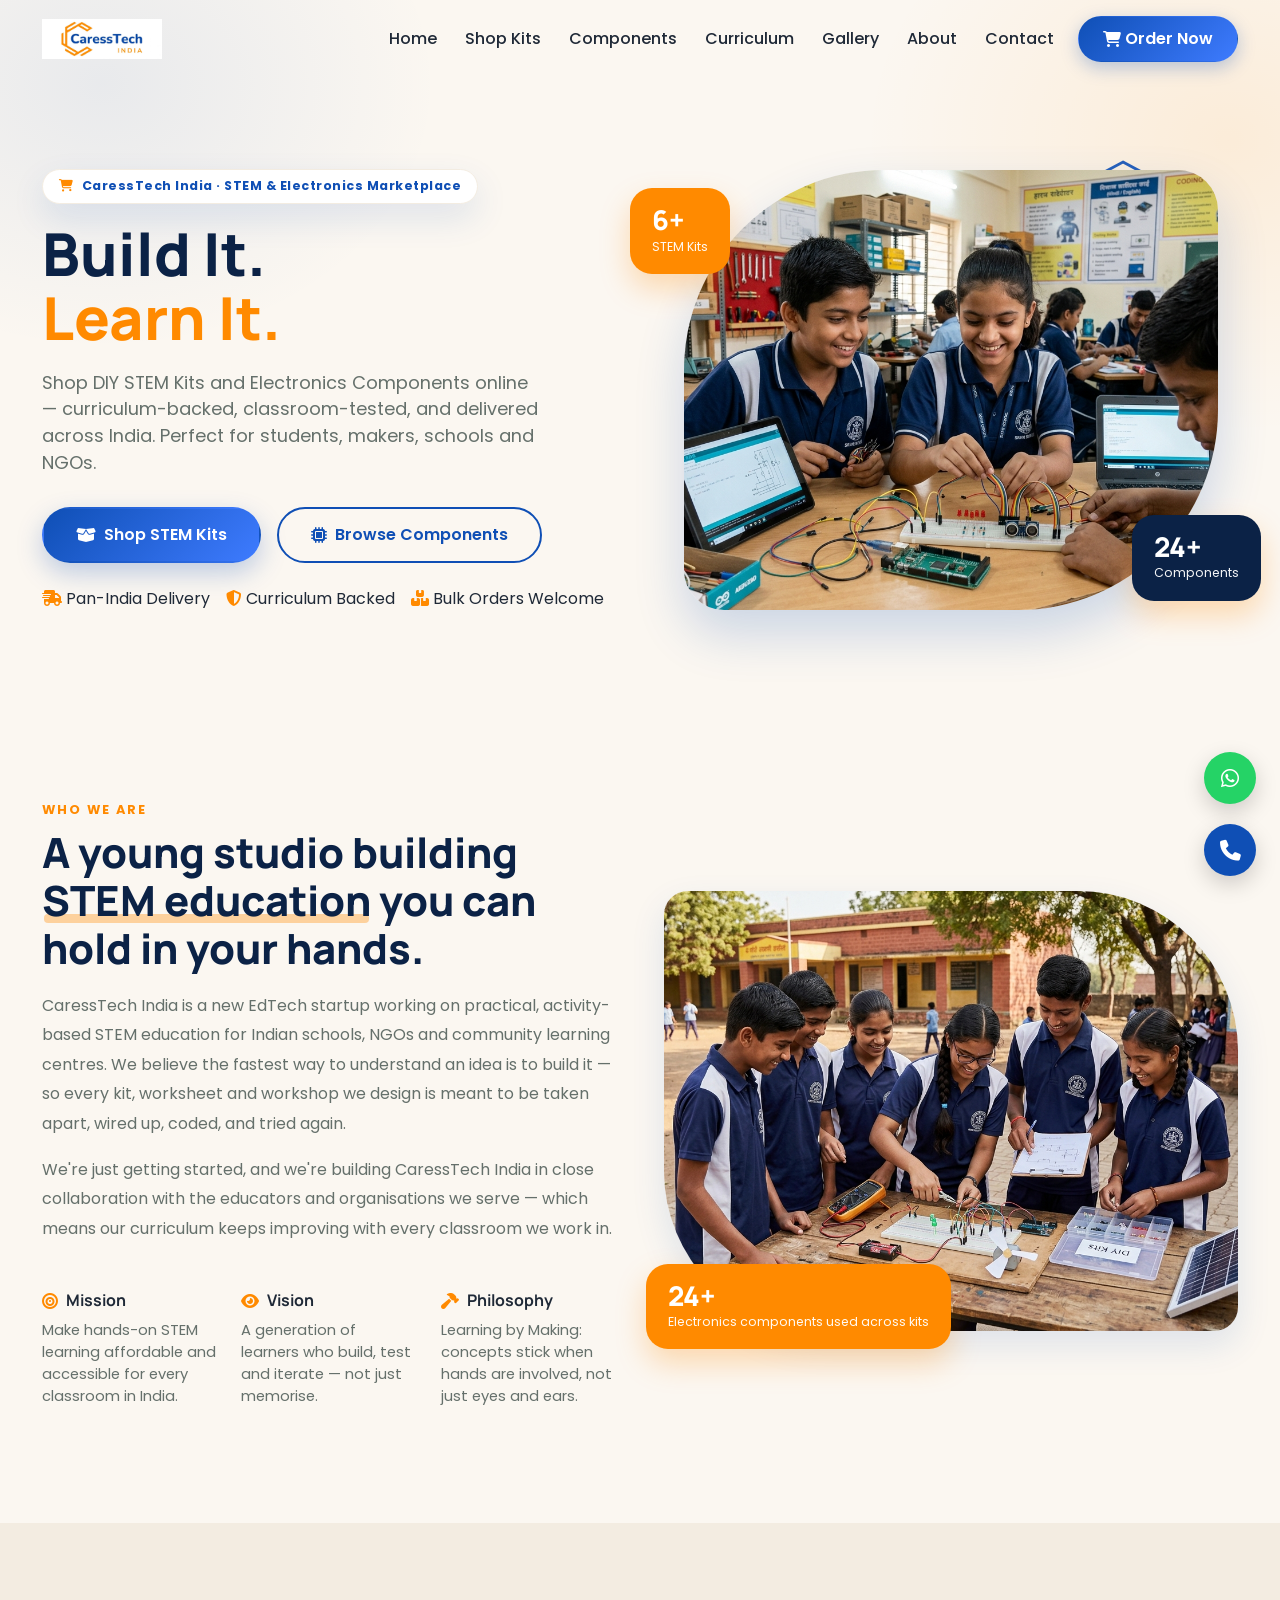
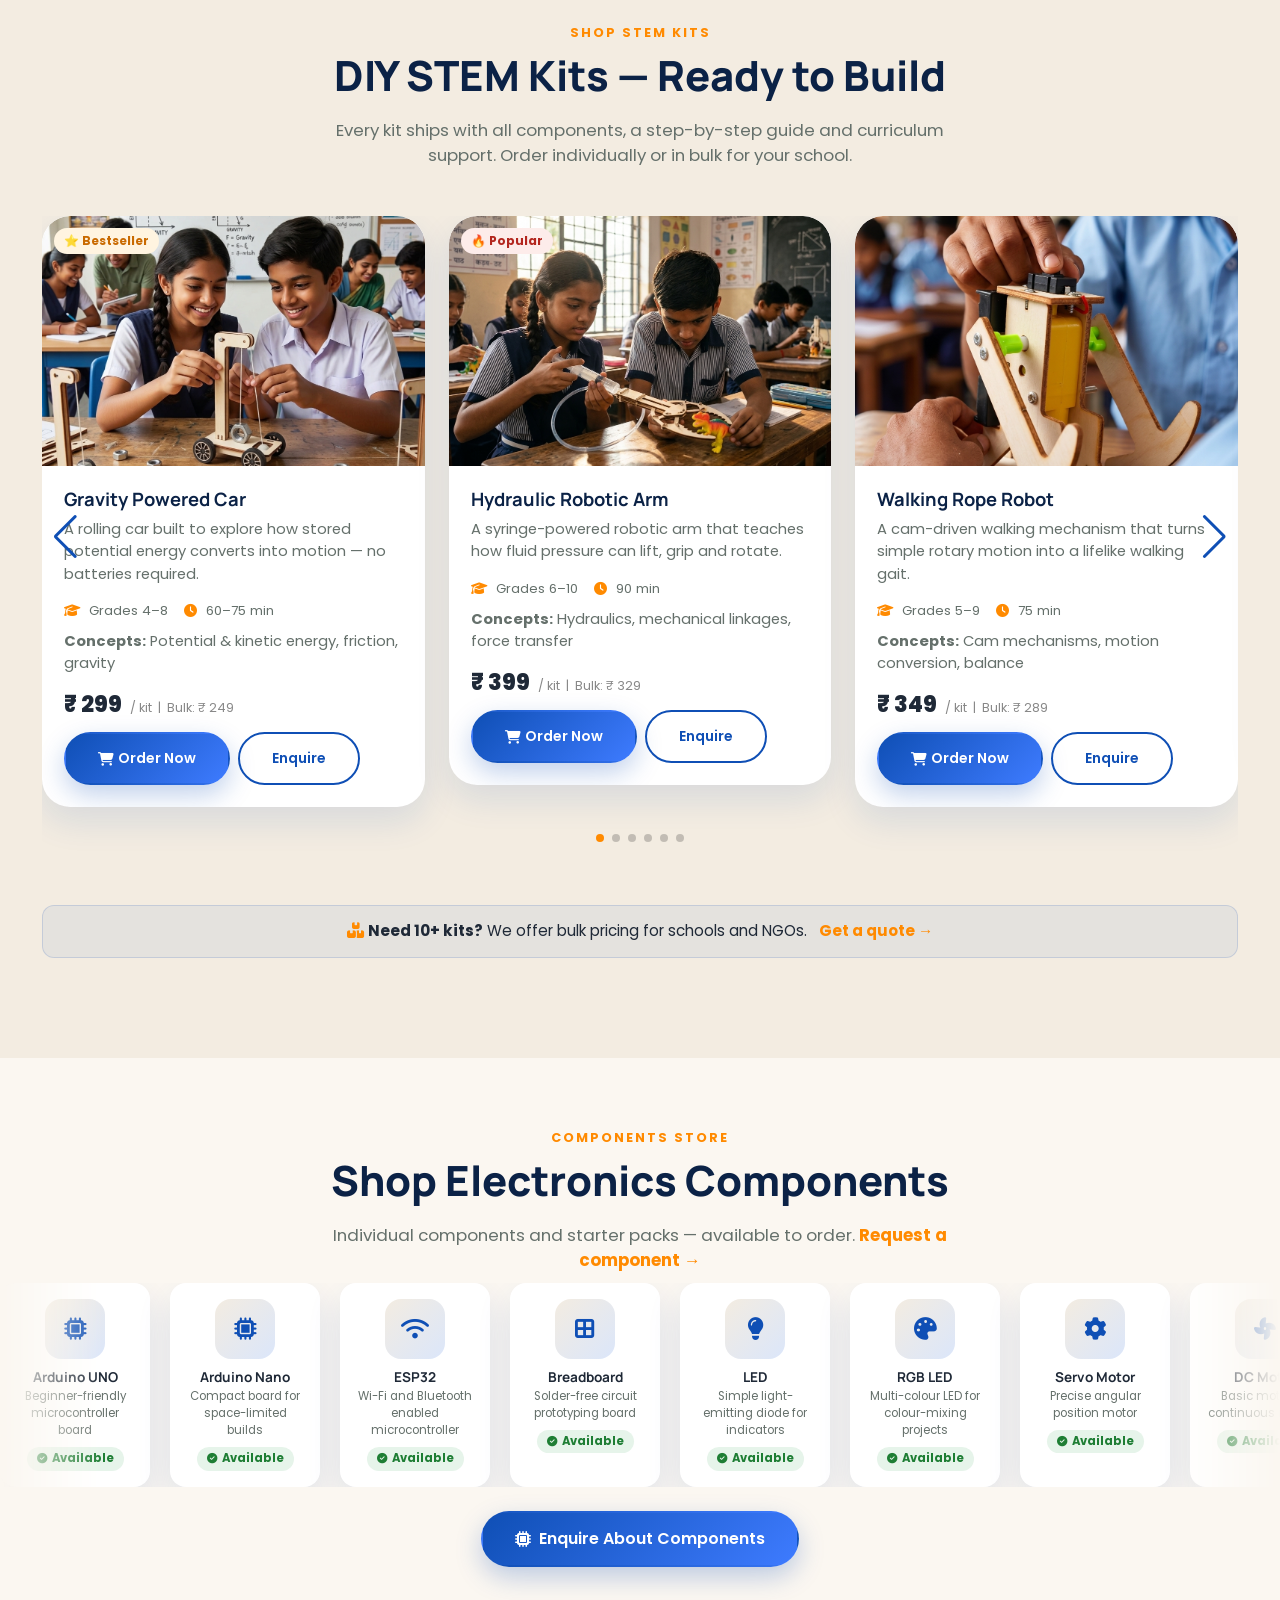
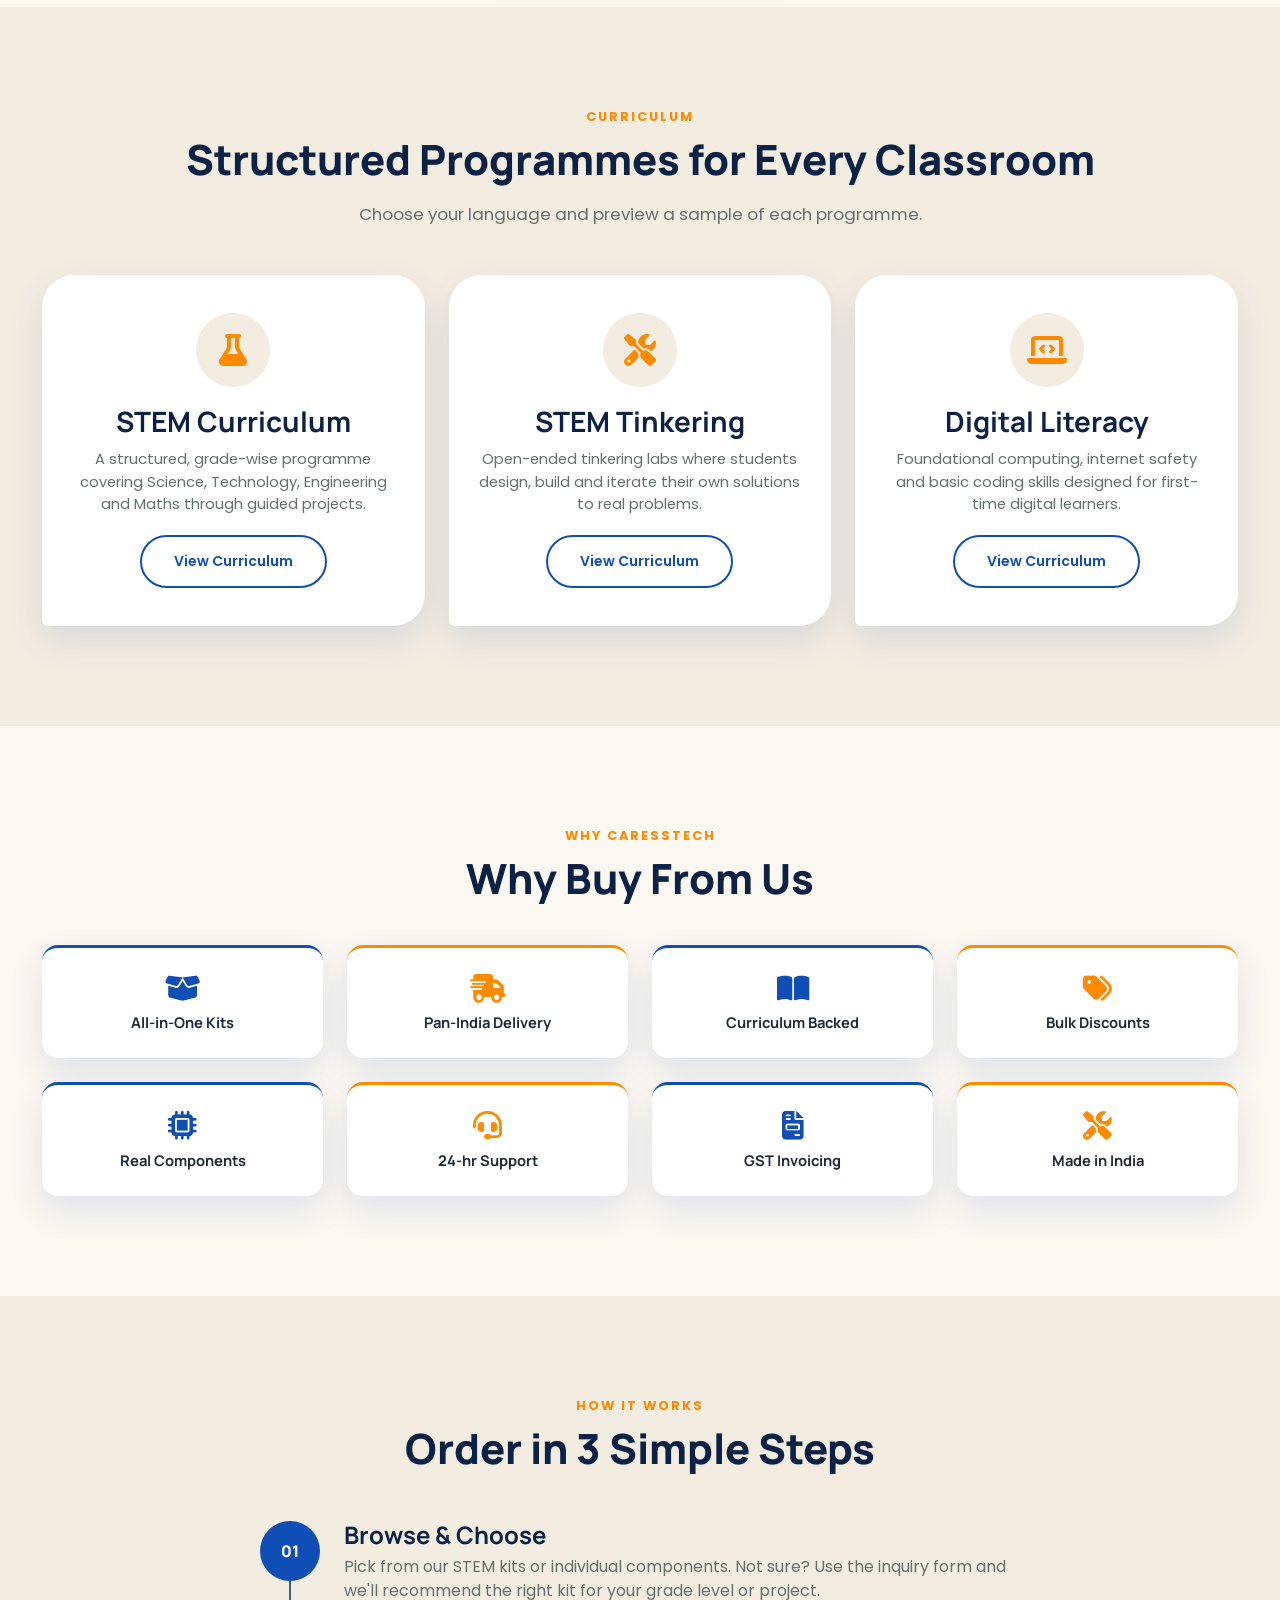
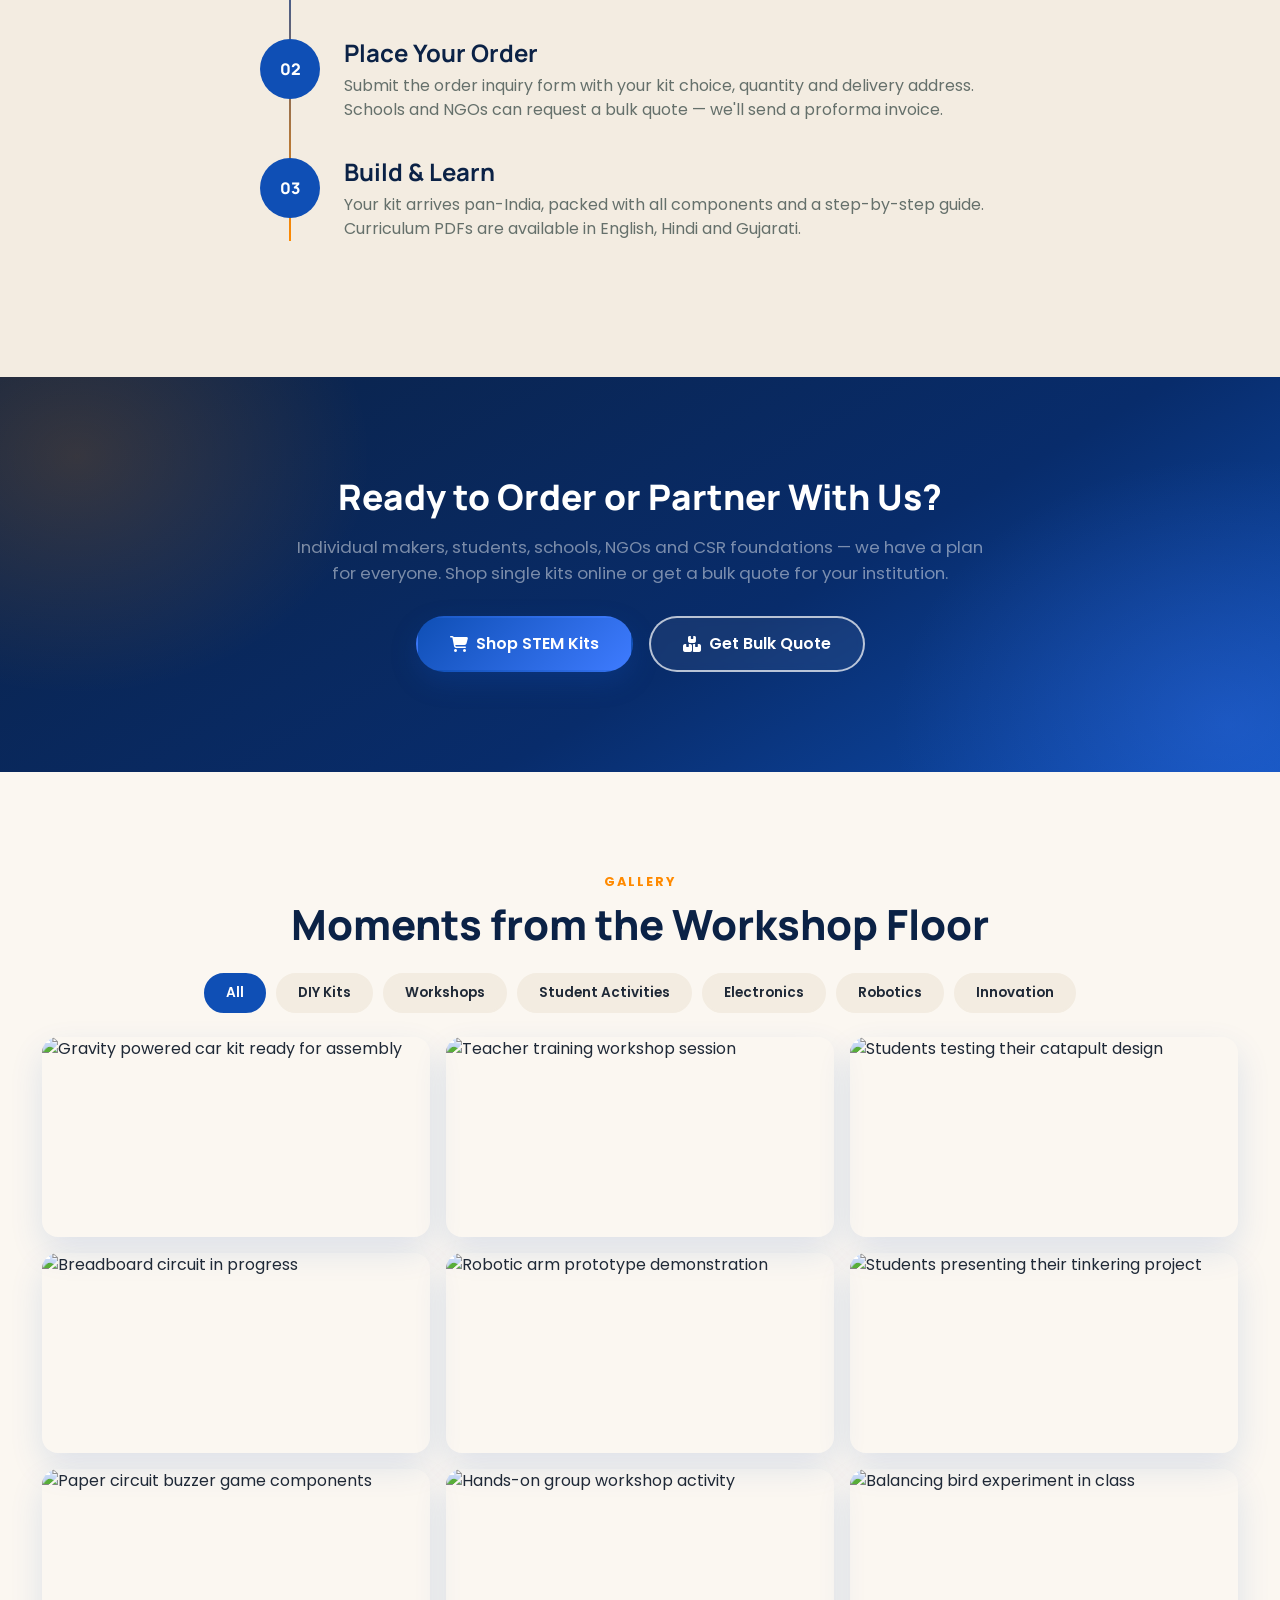
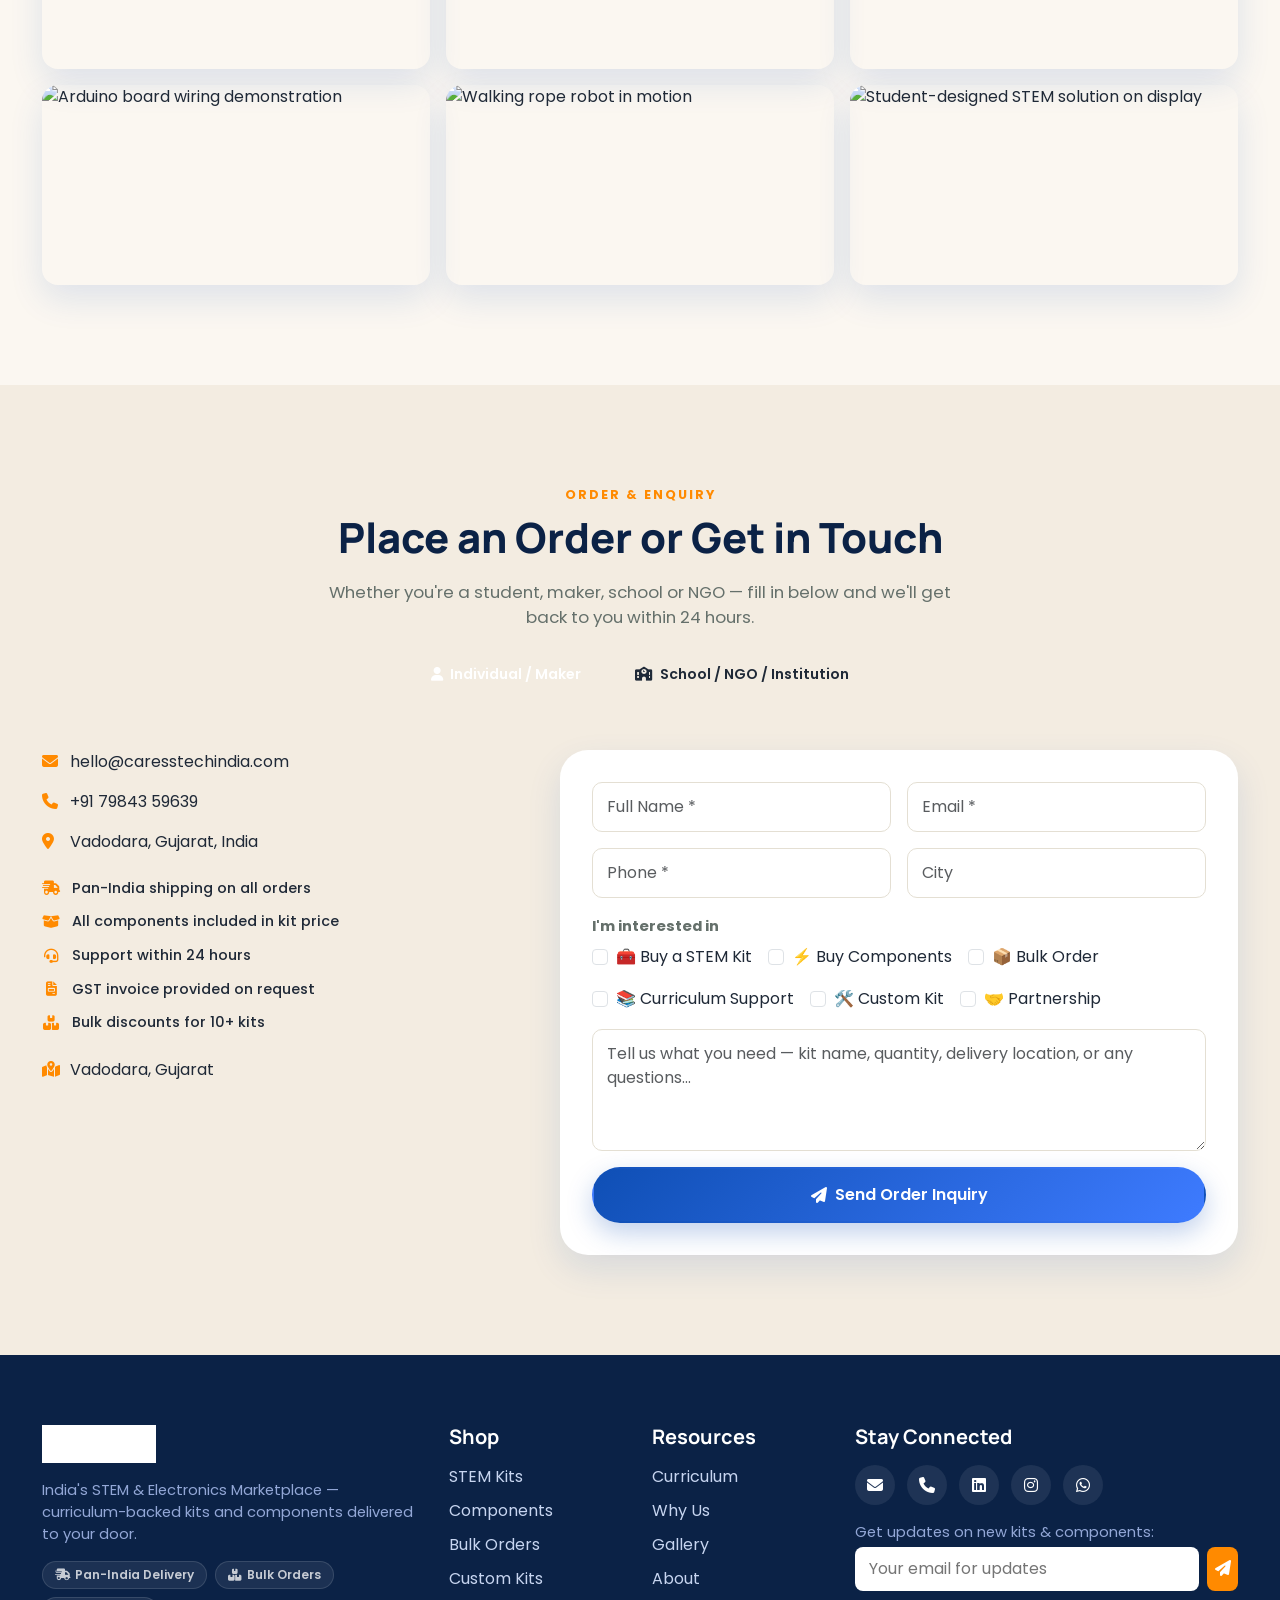
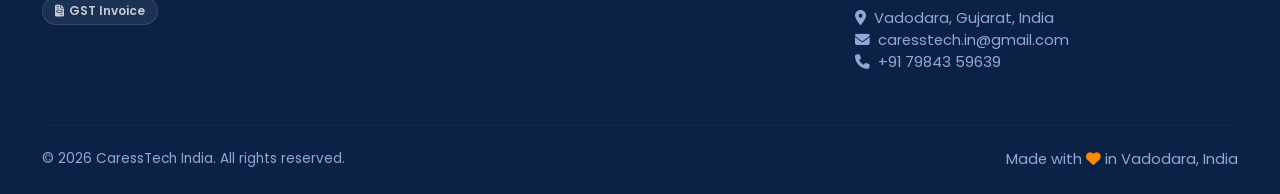
==== index.html @ 738f800a "Update index.html" ====
<!DOCTYPE html>
<html lang="en">
<head>
<meta charset="UTF-8">
<meta name="viewport" content="width=device-width, initial-scale=1.0, viewport-fit=cover">
<meta name="theme-color" content="#0F4FB5">
<meta name="mobile-web-app-capable" content="yes">
<meta name="apple-mobile-web-app-capable" content="yes">
<meta name="apple-mobile-web-app-status-bar-style" content="default">
<link rel="icon" href="data:image/svg+xml,%3Csvg xmlns='http://www.w3.org/2000/svg' viewBox='0 0 100 100'%3E%3Cpolygon points='50,3 93,26 93,74 50,97 7,74 7,26' fill='none' stroke='%23FF8A00' stroke-width='7'/%3E%3Ctext x='50' y='62' font-size='40' font-family='Arial' font-weight='bold' fill='%230F4FB5' text-anchor='middle'%3EC%3C/text%3E%3C/svg%3E">
<title>CaressTech India</title>
<meta name="description" content="CaressTech India is an online marketplace for DIY STEM kits and electronics components. Buy Arduino, sensors, motors, breadboards and curriculum-backed STEM kits — delivered across India.">
<meta name="keywords" content="buy STEM kits India, electronics components online, Arduino India, DIY electronics kit, STEM kit for students, buy Arduino online India, breadboard kit, electronics marketplace India, CaressTech India">
<link rel="canonical" href="https://caresstechindia.example/">
<meta property="og:type" content="website">
<meta property="og:title" content="CaressTech India | Buy STEM Kits &amp; Electronics Components Online">
<meta property="og:description" content="Shop DIY STEM kits and electronics components online. Curriculum-backed kits for students, bulk orders for schools and NGOs. Fast delivery across India.">
<meta property="og:image" content="assets/images/og-cover.jpg">
<meta property="og:url" content="https://caresstechindia.example/">
<meta name="twitter:card" content="summary_large_image">
<script type="application/ld+json">
{
  "@context": "https://schema.org",
  "@type": "Store",
  "name": "CaressTech India",
  "description": "Online marketplace for DIY STEM kits and electronics components. Curriculum-backed kits for students, schools, NGOs and makers across India.",
  "url": "https://caresstechindia.example/",
  "areaServed": "IN",
  "slogan": "Build It. Learn It.",
  "hasOfferCatalog": {
    "@type": "OfferCatalog",
    "name": "STEM Kits & Electronics Components"
  }
}
</script>
<link rel="preconnect" href="https://fonts.googleapis.com">
<link href="https://fonts.googleapis.com/css2?family=Manrope:wght@500;700;800&family=Poppins:wght@300;400;500;600&display=swap" rel="stylesheet">
<link href="https://cdn.jsdelivr.net/npm/bootstrap@5.3.3/dist/css/bootstrap.min.css" rel="stylesheet">
<link rel="stylesheet" href="https://cdnjs.cloudflare.com/ajax/libs/font-awesome/6.5.2/css/all.min.css">
<link rel="stylesheet" href="https://cdnjs.cloudflare.com/ajax/libs/aos/2.3.4/aos.css">
<link rel="stylesheet" href="https://cdn.jsdelivr.net/npm/swiper@11/swiper-bundle.min.css">
<link rel="stylesheet" href="style.css">
</head>
<body>

<div id="preloader" aria-hidden="true">
  <div class="preloader-mark">
    <svg viewBox="0 0 100 100" class="preloader-hex"><polygon points="50,3 93,26 93,74 50,97 7,74 7,26" fill="none" stroke="#FF8A00" stroke-width="5"/></svg>
  </div>
</div>

<svg id="circuit-trace" viewBox="0 0 40 3000" preserveAspectRatio="none" aria-hidden="true">
  <path id="trace-path" d="M20,0 L20,3000" />
</svg>

<!-- ============ NAVBAR ============ -->
<nav class="navbar navbar-expand-lg fixed-top" id="mainNav">
  <div class="container">
    <a class="navbar-brand" href="#home">
      <img src="assets/images/logo.png" alt="CaressTech India" class="brand-logo">
    </a>
    <button class="navbar-toggler" type="button" data-bs-toggle="collapse" data-bs-target="#navMenu" aria-controls="navMenu" aria-expanded="false" aria-label="Toggle navigation">
      <span class="hamburger"><span></span><span></span><span></span></span>
    </button>
    <div class="collapse navbar-collapse" id="navMenu">
     <ul class="navbar-nav ms-auto align-items-lg-center gap-lg-1">
        <li class="nav-item"><a class="nav-link" href="#home">Home</a></li>
        <li class="nav-item"><a class="nav-link" href="#products">Shop Kits</a></li>
        <li class="nav-item"><a class="nav-link" href="#electronics">Components</a></li>
        <li class="nav-item"><a class="nav-link" href="#curriculum">Curriculum</a></li>
        <li class="nav-item"><a class="nav-link" href="#gallery">Gallery</a></li>
        <li class="nav-item"><a class="nav-link" href="#about">About</a></li>
        <li class="nav-item"><a class="nav-link" href="#contact">Contact</a></li>
        <li class="nav-item ms-lg-2">
          <a href="#contact" class="btn btn-cta">
            <i class="fa-solid fa-cart-shopping me-1"></i> Order Now
          </a>
        </li>
      </ul>
    </div>
  </div>
</nav>

<!-- ============ HERO ============ -->
<header id="home" class="hero">
  <div class="container hero-inner">
    <div class="row align-items-center g-5">
      <div class="col-lg-6" data-aos="fade-right">
        <span class="hero-eyebrow-tag"><i class="fa-solid fa-cart-shopping text-orange"></i> CaressTech India · STEM &amp; Electronics Marketplace</span>
        <h1 class="hero-title">Build It.<br><span class="orange-underline">Learn It.</span></h1>
        <p class="hero-sub">Shop DIY STEM Kits and Electronics Components online — curriculum-backed, classroom-tested, and delivered across India. Perfect for students, makers, schools and NGOs.</p>
        <div class="hero-btns">
          <a href="#products" class="btn btn-primary-brand"><i class="fa-solid fa-box-open me-2"></i>Shop STEM Kits</a>
          <a href="#electronics" class="btn btn-outline-brand"><i class="fa-solid fa-microchip me-2"></i>Browse Components</a>
        </div>
        <div class="hero-trust-row mt-4 d-flex flex-wrap gap-3">
          <span class="trust-pill"><i class="fa-solid fa-truck-fast text-orange"></i> Pan-India Delivery</span>
          <span class="trust-pill"><i class="fa-solid fa-shield-halved text-orange"></i> Curriculum Backed</span>
          <span class="trust-pill"><i class="fa-solid fa-boxes-stacked text-orange"></i> Bulk Orders Welcome</span>
        </div>
      </div>
      <div class="col-lg-6" data-aos="fade-left">
        <div class="hero-visual-wrap">
          <!-- doodles -->
          <div class="doodle hero-doodle-1" aria-hidden="true"><svg viewBox="0 0 100 100"><polygon points="50,3 93,26 93,74 50,97 7,74 7,26" fill="none" stroke="#0F4FB5" stroke-width="4"/></svg></div>
          <div class="doodle hero-doodle-2" aria-hidden="true"><svg viewBox="0 0 100 100"><polygon points="50,3 93,26 93,74 50,97 7,74 7,26" fill="none" stroke="#FF8A00" stroke-width="4"/></svg></div>

          <div class="hero-photo-main">
            <img src="assets/images/front.png"
             alt="DIY STEM Kit and electronics components by CaressTech India"
             class="hero-photo-img">
          </div>

          <div class="stat-badge hero-stat-float hero-stat-1">
            <div class="stat-num">6+</div>
            <div class="stat-label">STEM Kits</div>
          </div>
          <div class="stat-badge alt hero-stat-float hero-stat-2">
            <div class="stat-num">24+</div>
            <div class="stat-label">Components</div>
          </div>
        </div>
      </div>
    </div>
  </div>
</header>

<!-- ============ ABOUT ============ -->
<section id="about" class="section-pad">
  <div class="container">
    <div class="row align-items-center g-5">
      <div class="col-lg-6" data-aos="fade-up">
        <p class="eyebrow">Who We Are</p>
        <h2 class="section-title">A young studio building <span class="underline-orange">STEM education</span> you can hold in your hands.</h2>
        <p class="body-text">CaressTech India is a new EdTech startup working on practical, activity-based STEM education for Indian schools, NGOs and community learning centres. We believe the fastest way to understand an idea is to build it — so every kit, worksheet and workshop we design is meant to be taken apart, wired up, coded, and tried again.</p>
        <p class="body-text">We're just getting started, and we're building CaressTech India in close collaboration with the educators and organisations we serve — which means our curriculum keeps improving with every classroom we work in.</p>
        <div class="row mt-4 gy-4">
          <div class="col-sm-4">
            <h3 class="mini-heading"><i class="fa-solid fa-bullseye text-orange"></i> Mission</h3>
            <p class="small-text">Make hands-on STEM learning affordable and accessible for every classroom in India.</p>
          </div>
          <div class="col-sm-4">
            <h3 class="mini-heading"><i class="fa-solid fa-eye text-orange"></i> Vision</h3>
            <p class="small-text">A generation of learners who build, test and iterate — not just memorise.</p>
          </div>
          <div class="col-sm-4">
            <h3 class="mini-heading"><i class="fa-solid fa-hammer text-orange"></i> Philosophy</h3>
            <p class="small-text">Learning by Making: concepts stick when hands are involved, not just eyes and ears.</p>
          </div>
        </div>
      </div>
      <div class="col-lg-6" data-aos="fade-up" data-aos-delay="150">
        <div class="about-photo-wrap">
          <div class="about-photo-main">
          <img src="assets/images/front2.png"
           alt="Students prototyping a DIY circuit project"
           class="about-photo-img">          </div>
          <div class="stat-badge about-stat-float">
            <div class="stat-num">24+</div>
            <div class="stat-label">Electronics components used across kits</div>
          </div>
        </div>
      </div>
    </div>
  </div>
</section>

<!-- ============ PRODUCT SHOWCASE ============ -->
<section id="products" class="section-pad bg-tint">
  <div class="container">
    <p class="eyebrow text-center" data-aos="fade-up">Shop STEM Kits</p>
    <h2 class="section-title text-center" data-aos="fade-up">DIY STEM Kits — Ready to Build</h2>
    <p class="section-lead text-center" data-aos="fade-up">Every kit ships with all components, a step-by-step guide and curriculum support. Order individually or in bulk for your school.</p>

    <div class="swiper productSwiper mt-5" data-aos="fade-up">
      <div class="swiper-wrapper">

        <div class="swiper-slide">
          <div class="product-card">
            <div class="product-badge bestseller">⭐ Bestseller</div>
            <img src="assets/images/gravity_car.png" alt="Gravity Powered Car STEM kit" class="product-photo-img">
            <div class="product-body">
              <h3>Gravity Powered Car</h3>
              <p>A rolling car built to explore how stored potential energy converts into motion — no batteries required.</p>
              <ul class="product-meta">
                <li><i class="fa-solid fa-graduation-cap"></i> Grades 4–8</li>
                <li><i class="fa-solid fa-clock"></i> 60–75 min</li>
              </ul>
              <p class="concepts"><strong>Concepts:</strong> Potential &amp; kinetic energy, friction, gravity</p>
              <div class="product-price-row">
                <span class="product-price">₹ 299</span>
                <span class="price-note">/ kit &nbsp;|&nbsp; Bulk: ₹ 249</span>
              </div>
              <div class="product-btn-row">
                <a href="#contact" class="btn btn-primary-brand btn-sm"><i class="fa-solid fa-cart-shopping me-1"></i> Order Now</a>
                <a href="#contact" class="btn btn-outline-brand btn-sm">Enquire</a>
              </div>
            </div>
          </div>
        </div>

        <div class="swiper-slide">
          <div class="product-card">
            <div class="product-badge popular">🔥 Popular</div>
            <img src="assets/images/hydraulic_arm.png" alt="Hydraulic Robotic Arm" class="product-photo-img">
            <div class="product-body">
              <h3>Hydraulic Robotic Arm</h3>
              <p>A syringe-powered robotic arm that teaches how fluid pressure can lift, grip and rotate.</p>
              <ul class="product-meta">
                <li><i class="fa-solid fa-graduation-cap"></i> Grades 6–10</li>
                <li><i class="fa-solid fa-clock"></i> 90 min</li>
              </ul>
              <p class="concepts"><strong>Concepts:</strong> Hydraulics, mechanical linkages, force transfer</p>
              <div class="product-price-row">
                <span class="product-price">₹ 399</span>
                <span class="price-note">/ kit &nbsp;|&nbsp; Bulk: ₹ 329</span>
              </div>
              <div class="product-btn-row">
                <a href="#contact" class="btn btn-primary-brand btn-sm"><i class="fa-solid fa-cart-shopping me-1"></i> Order Now</a>
                <a href="#contact" class="btn btn-outline-brand btn-sm">Enquire</a>
              </div>
            </div>
          </div>
        </div>

        <div class="swiper-slide">
          <div class="product-card">
            <img src="assets/images/walking_robo.png" alt="Walking Rope Robot" class="product-photo-img">
            <div class="product-body">
              <h3>Walking Rope Robot</h3>
              <p>A cam-driven walking mechanism that turns simple rotary motion into a lifelike walking gait.</p>
              <ul class="product-meta">
                <li><i class="fa-solid fa-graduation-cap"></i> Grades 5–9</li>
                <li><i class="fa-solid fa-clock"></i> 75 min</li>
              </ul>
              <p class="concepts"><strong>Concepts:</strong> Cam mechanisms, motion conversion, balance</p>
              <div class="product-price-row">
                <span class="product-price">₹ 349</span>
                <span class="price-note">/ kit &nbsp;|&nbsp; Bulk: ₹ 289</span>
              </div>
              <div class="product-btn-row">
                <a href="#contact" class="btn btn-primary-brand btn-sm"><i class="fa-solid fa-cart-shopping me-1"></i> Order Now</a>
                <a href="#contact" class="btn btn-outline-brand btn-sm">Enquire</a>
              </div>
            </div>
          </div>
        </div>

        <div class="swiper-slide">
          <div class="product-card">
            <div class="product-badge new">🆕 New</div>
            <img src="assets/images/catapult.png" alt="DIY Catapult" class="product-photo-img">
            <div class="product-body">
              <h3>DIY Catapult</h3>
              <p>A tabletop catapult for testing how lever length and tension affect projectile distance.</p>
              <ul class="product-meta">
                <li><i class="fa-solid fa-graduation-cap"></i> Grades 3–7</li>
                <li><i class="fa-solid fa-clock"></i> 45–60 min</li>
              </ul>
              <p class="concepts"><strong>Concepts:</strong> Levers, projectile motion, tension</p>
              <div class="product-price-row">
                <span class="product-price">₹ 249</span>
                <span class="price-note">/ kit &nbsp;|&nbsp; Bulk: ₹ 199</span>
              </div>
              <div class="product-btn-row">
                <a href="#contact" class="btn btn-primary-brand btn-sm"><i class="fa-solid fa-cart-shopping me-1"></i> Order Now</a>
                <a href="#contact" class="btn btn-outline-brand btn-sm">Enquire</a>
              </div>
            </div>
          </div>
        </div>

        <div class="swiper-slide">
          <div class="product-card">
            <img src="assets/images/balancing_bird.png" alt="Balancing Bird" class="product-photo-img">
            <div class="product-body">
              <h3>Balancing Bird</h3>
              <p>A centre-of-gravity puzzle where a paper bird balances on a single point — pure physics, no glue needed twice.</p>
              <ul class="product-meta">
                <li><i class="fa-solid fa-graduation-cap"></i> Grades 2–6</li>
                <li><i class="fa-solid fa-clock"></i> 30 min</li>
              </ul>
              <p class="concepts"><strong>Concepts:</strong> Centre of gravity, equilibrium</p>
              <div class="product-price-row">
                <span class="product-price">₹ 149</span>
                <span class="price-note">/ kit &nbsp;|&nbsp; Bulk: ₹ 119</span>
              </div>
              <div class="product-btn-row">
                <a href="#contact" class="btn btn-primary-brand btn-sm"><i class="fa-solid fa-cart-shopping me-1"></i> Order Now</a>
                <a href="#contact" class="btn btn-outline-brand btn-sm">Enquire</a>
              </div>
            </div>
          </div>
        </div>

        <div class="swiper-slide">
          <div class="product-card">
            <div class="product-badge bestseller">⭐ Bestseller</div>
            <img src="assets/images/paper_circuit.png" alt="Paper Circuit" class="product-photo-img">
            <div class="product-body">
              <h3>Paper Circuit &amp; Buzzer Game</h3>
              <p>A copper-tape circuit built directly onto paper, completing a buzzer game when the design is correct.</p>
              <ul class="product-meta">
                <li><i class="fa-solid fa-graduation-cap"></i> Grades 4–8</li>
                <li><i class="fa-solid fa-clock"></i> 60 min</li>
              </ul>
              <p class="concepts"><strong>Concepts:</strong> Circuits, conductivity, series/parallel paths</p>
              <div class="product-price-row">
                <span class="product-price">₹ 199</span>
                <span class="price-note">/ kit &nbsp;|&nbsp; Bulk: ₹ 159</span>
              </div>
              <div class="product-btn-row">
                <a href="#contact" class="btn btn-primary-brand btn-sm"><i class="fa-solid fa-cart-shopping me-1"></i> Order Now</a>
                <a href="#contact" class="btn btn-outline-brand btn-sm">Enquire</a>
              </div>
            </div>
          </div>
        </div>

      </div>
      <div class="swiper-pagination"></div>
      <div class="swiper-button-prev"></div>
      <div class="swiper-button-next"></div>
    </div>

    <!-- Bulk order nudge -->
    <div class="bulk-nudge text-center mt-5" data-aos="fade-up">
      <i class="fa-solid fa-boxes-stacked text-orange"></i>
      <strong> Need 10+ kits?</strong> We offer bulk pricing for schools and NGOs.
      <a href="#contact" class="ms-2 text-orange fw-bold">Get a quote →</a>
    </div>

  </div>
</section>

<!-- ============ ELECTRONICS COMPONENT STRIP ============ -->
<section id="electronics" class="section-pad-sm">
  <div class="container">
    <p class="eyebrow text-center" data-aos="fade-up">Components Store</p>
    <h2 class="section-title text-center" data-aos="fade-up">Shop Electronics Components</h2>
    <p class="section-lead text-center" data-aos="fade-up">Individual components and starter packs — available to order. <a href="#contact" class="text-orange fw-bold">Request a component →</a></p>
  </div>
  <div class="scroller" aria-label="Electronics components available to buy">
    <div class="scroller-track" id="componentTrack"></div>
  </div>
  <div class="container text-center mt-4" data-aos="fade-up">
    <a href="#contact" class="btn btn-primary-brand"><i class="fa-solid fa-microchip me-2"></i>Enquire About Components</a>
  </div>
</section>
  
<!-- ============ CURRICULUM ============ -->
<section id="curriculum" class="section-pad bg-tint">
  <div class="container">
    <p class="eyebrow text-center" data-aos="fade-up">Curriculum</p>
    <h2 class="section-title text-center" data-aos="fade-up">Structured Programmes for Every Classroom</h2>
    <p class="section-lead text-center" data-aos="fade-up">Choose your language and preview a sample of each programme.</p>

    <div class="row g-4 mt-4">
      <div class="col-md-4" data-aos="fade-up">
        <div class="curric-card" data-curric="stem-curriculum">
          <div class="curric-icon-wrap"><i class="fa-solid fa-flask curric-icon"></i></div>
          <h3>STEM Curriculum</h3>
          <p>A structured, grade-wise programme covering Science, Technology, Engineering and Maths through guided projects.</p>
          <button class="btn btn-outline-brand btn-sm curric-btn">View Curriculum</button>
        </div>
      </div>
      <div class="col-md-4" data-aos="fade-up" data-aos-delay="100">
        <div class="curric-card" data-curric="stem-tinkering">
          <div class="curric-icon-wrap"><i class="fa-solid fa-screwdriver-wrench curric-icon"></i></div>
          <h3>STEM Tinkering</h3>
          <p>Open-ended tinkering labs where students design, build and iterate their own solutions to real problems.</p>
          <button class="btn btn-outline-brand btn-sm curric-btn">View Curriculum</button>
        </div>
      </div>
      <div class="col-md-4" data-aos="fade-up" data-aos-delay="200">
        <div class="curric-card" data-curric="digital-literacy">
          <div class="curric-icon-wrap"><i class="fa-solid fa-laptop-code curric-icon"></i></div>
          <h3>Digital Literacy</h3>
          <p>Foundational computing, internet safety and basic coding skills designed for first-time digital learners.</p>
          <button class="btn btn-outline-brand btn-sm curric-btn">View Curriculum</button>
        </div>
      </div>
    </div>
  </div>
</section>

<div class="modal fade" id="curricModal" tabindex="-1" aria-hidden="true">
  <div class="modal-dialog modal-dialog-centered">
    <div class="modal-content">
      <div class="modal-header">
        <h5 class="modal-title" id="curricModalTitle">Choose a language</h5>
        <button type="button" class="btn-close" data-bs-dismiss="modal" aria-label="Close"></button>
      </div>
      <div class="modal-body">
        <p class="small-text mb-3">Select the language you'd like to view this curriculum in.</p>
        <div class="d-grid gap-2">
          <button class="btn btn-lang" data-lang="en">English</button>
          <button class="btn btn-lang" data-lang="hi">हिन्दी</button>
          <button class="btn btn-lang" data-lang="gu">ગુજરાતી</button>
        </div>
      </div>
    </div>
  </div>
</div>

<!-- ============ WHY BUY FROM US ============ -->
<section id="why" class="section-pad">
  <div class="container">
    <p class="eyebrow text-center" data-aos="fade-up">Why CaressTech</p>
    <h2 class="section-title text-center" data-aos="fade-up">Why Buy From Us</h2>
    <div class="row g-4 mt-3">
      <div class="col-6 col-md-3" data-aos="fade-up"><div class="benefit-card"><i class="fa-solid fa-box-open"></i><h4>All-in-One Kits</h4></div></div>
      <div class="col-6 col-md-3" data-aos="fade-up" data-aos-delay="50"><div class="benefit-card"><i class="fa-solid fa-truck-fast"></i><h4>Pan-India Delivery</h4></div></div>
      <div class="col-6 col-md-3" data-aos="fade-up" data-aos-delay="100"><div class="benefit-card"><i class="fa-solid fa-book-open"></i><h4>Curriculum Backed</h4></div></div>
      <div class="col-6 col-md-3" data-aos="fade-up" data-aos-delay="150"><div class="benefit-card"><i class="fa-solid fa-tags"></i><h4>Bulk Discounts</h4></div></div>
      <div class="col-6 col-md-3" data-aos="fade-up"><div class="benefit-card"><i class="fa-solid fa-microchip"></i><h4>Real Components</h4></div></div>
      <div class="col-6 col-md-3" data-aos="fade-up" data-aos-delay="50"><div class="benefit-card"><i class="fa-solid fa-headset"></i><h4>24-hr Support</h4></div></div>
      <div class="col-6 col-md-3" data-aos="fade-up" data-aos-delay="100"><div class="benefit-card"><i class="fa-solid fa-file-invoice"></i><h4>GST Invoicing</h4></div></div>
      <div class="col-6 col-md-3" data-aos="fade-up" data-aos-delay="150"><div class="benefit-card"><i class="fa-solid fa-screwdriver-wrench"></i><h4>Made in India</h4></div></div>
    </div>
  </div>
</section>

<!-- ============ HOW IT WORKS ============ -->
<section id="approach" class="section-pad bg-tint">
  <div class="container">
    <p class="eyebrow text-center" data-aos="fade-up">How It Works</p>
    <h2 class="section-title text-center" data-aos="fade-up">Order in 3 Simple Steps</h2>
    <div class="timeline mt-5">
      <div class="timeline-item" data-aos="fade-right">
        <div class="timeline-num">01</div>
        <div class="timeline-body">
          <h4>Browse &amp; Choose</h4>
          <p>Pick from our STEM kits or individual components. Not sure? Use the inquiry form and we'll recommend the right kit for your grade level or project.</p>
        </div>
      </div>
      <div class="timeline-item" data-aos="fade-left">
        <div class="timeline-num">02</div>
        <div class="timeline-body">
          <h4>Place Your Order</h4>
          <p>Submit the order inquiry form with your kit choice, quantity and delivery address. Schools and NGOs can request a bulk quote — we'll send a proforma invoice.</p>
        </div>
      </div>
      <div class="timeline-item" data-aos="fade-right">
        <div class="timeline-num">03</div>
        <div class="timeline-body">
          <h4>Build &amp; Learn</h4>
          <p>Your kit arrives pan-India, packed with all components and a step-by-step guide. Curriculum PDFs are available in English, Hindi and Gujarati.</p>
        </div>
      </div>
    </div>
  </div>
</section>

<!-- ============ PARTNER / CTA BANNER ============ -->
<section id="partner" class="section-pad partner-section">
  <div class="container text-center" data-aos="zoom-in">
    <h2 class="section-title">Ready to Order or Partner With Us?</h2>
    <p class="section-lead text-white-50">Individual makers, students, schools, NGOs and CSR foundations — we have a plan for everyone. Shop single kits online or get a bulk quote for your institution.</p>
    <div class="hero-btns justify-content-center">
      <a href="#products" class="btn btn-primary-brand"><i class="fa-solid fa-cart-shopping me-2"></i>Shop STEM Kits</a>
      <a href="#contact" class="btn btn-outline-white"><i class="fa-solid fa-boxes-stacked me-2"></i>Get Bulk Quote</a>
    </div>
  </div>
</section>

<!-- ============ GALLERY ============ -->
<section id="gallery" class="section-pad">
  <div class="container">
    <p class="eyebrow text-center" data-aos="fade-up">Gallery</p>
    <h2 class="section-title text-center" data-aos="fade-up">Moments from the Workshop Floor</h2>
    <div class="gallery-filters text-center mt-4 mb-4" data-aos="fade-up">
      <button class="filter-btn active" data-filter="all">All</button>
      <button class="filter-btn" data-filter="kits">DIY Kits</button>
      <button class="filter-btn" data-filter="workshops">Workshops</button>
      <button class="filter-btn" data-filter="activities">Student Activities</button>
      <button class="filter-btn" data-filter="electronics">Electronics</button>
      <button class="filter-btn" data-filter="robotics">Robotics</button>
      <button class="filter-btn" data-filter="innovation">Innovation</button>
    </div>
    <div class="gallery-grid" id="galleryGrid"></div>
  </div>
</section>

<div class="lightbox" id="lightbox">
  <button class="lightbox-close" id="lightboxClose" aria-label="Close"><i class="fa-solid fa-xmark"></i></button>
  <div class="lightbox-content" id="lightboxContent"></div>
</div>

<!-- ============ CONTACT ============ -->
<section id="contact" class="section-pad bg-tint">
  <div class="container">
    <p class="eyebrow text-center" data-aos="fade-up">Order &amp; Enquiry</p>
    <h2 class="section-title text-center" data-aos="fade-up">Place an Order or Get in Touch</h2>
    <p class="section-lead text-center" data-aos="fade-up">Whether you're a student, maker, school or NGO — fill in below and we'll get back to you within 24 hours.</p>

    <!-- Buyer type tabs -->
    <div class="buyer-tabs text-center mt-4 mb-2" data-aos="fade-up">
      <button class="buyer-tab active" data-type="individual"><i class="fa-solid fa-user me-1"></i> Individual / Maker</button>
      <button class="buyer-tab" data-type="institution"><i class="fa-solid fa-school me-1"></i> School / NGO / Institution</button>
    </div>

    <div class="row g-5 mt-2">
      <div class="col-lg-5" data-aos="fade-right">
        <div class="contact-info">
          <p><i class="fa-solid fa-envelope"></i> hello@caresstechindia.com</p>
          <p><i class="fa-solid fa-phone"></i> +91 79843 59639</p>
          <p><i class="fa-solid fa-location-dot"></i> Vadodara, Gujarat, India</p>
          <div class="contact-perks mt-4">
            <div class="perk-row"><i class="fa-solid fa-truck-fast text-orange"></i><span>Pan-India shipping on all orders</span></div>
            <div class="perk-row"><i class="fa-solid fa-box-open text-orange"></i><span>All components included in kit price</span></div>
            <div class="perk-row"><i class="fa-solid fa-headset text-orange"></i><span>Support within 24 hours</span></div>
            <div class="perk-row"><i class="fa-solid fa-file-invoice text-orange"></i><span>GST invoice provided on request</span></div>
            <div class="perk-row"><i class="fa-solid fa-boxes-stacked text-orange"></i><span>Bulk discounts for 10+ kits</span></div>
          </div>
          <div class="map-placeholder mt-4"><span><i class="fa-solid fa-map-location-dot"></i> Vadodara, Gujarat</span></div>
        </div>
      </div>

      <div class="col-lg-7" data-aos="fade-left">
        <form id="contactForm" class="contact-form" novalidate>
          <div class="row g-3">

            <div class="col-md-6"><input type="text" name="full_name" class="form-control" placeholder="Full Name *" required></div>
            <div class="col-md-6"><input type="email" name="email" class="form-control" placeholder="Email *" required></div>
            <div class="col-md-6"><input type="tel" name="phone" class="form-control" placeholder="Phone *" required></div>
            <div class="col-md-6"><input type="text" name="city" class="form-control" placeholder="City"></div>

            <!-- Shown only for institution tab -->
            <div class="col-md-6 institution-field"><input type="text" name="organisation_name" class="form-control" placeholder="Organisation Name"></div>
            <div class="col-md-6 institution-field"><input type="text" name="designation" class="form-control" placeholder="Designation / Role"></div>
            <div class="col-md-6 institution-field">
              <select name="organisation_type" class="form-select">
                <option value="" selected disabled>Organisation Type</option>
                <option>School</option>
                <option>NGO</option>
                <option>CSR Foundation</option>
                <option>College</option>
                <option>Training Centre</option>
                <option>Government</option>
                <option>Other</option>
              </select>
            </div>
            <div class="col-md-6 institution-field"><input type="text" name="state" class="form-control" placeholder="State"></div>

            <div class="col-12">
              <label class="form-label small-text fw-bold">I'm interested in</label>
              <div class="d-flex flex-wrap gap-3">
                <div class="form-check"><input class="form-check-input interest-check" type="checkbox" id="int1" value="Buy STEM Kit"><label class="form-check-label" for="int1">🧰 Buy a STEM Kit</label></div>
                <div class="form-check"><input class="form-check-input interest-check" type="checkbox" id="int2" value="Buy Components"><label class="form-check-label" for="int2">⚡ Buy Components</label></div>
                <div class="form-check"><input class="form-check-input interest-check" type="checkbox" id="int3" value="Bulk Order"><label class="form-check-label" for="int3">📦 Bulk Order</label></div>
                <div class="form-check"><input class="form-check-input interest-check" type="checkbox" id="int4" value="Curriculum Support"><label class="form-check-label" for="int4">📚 Curriculum Support</label></div>
                <div class="form-check"><input class="form-check-input interest-check" type="checkbox" id="int5" value="Custom Kit"><label class="form-check-label" for="int5">🛠️ Custom Kit</label></div>
                <div class="form-check"><input class="form-check-input interest-check" type="checkbox" id="int6" value="Partnership"><label class="form-check-label" for="int6">🤝 Partnership</label></div>
              </div>
            </div>

            <div class="col-12"><textarea name="message" class="form-control" rows="4" placeholder="Tell us what you need — kit name, quantity, delivery location, or any questions..."></textarea></div>
            <div class="col-12">
              <button type="submit" class="btn btn-primary-brand w-100 w-md-auto" id="submitBtn">
                <i class="fa-solid fa-paper-plane me-2"></i>Send Order Inquiry
              </button>
            </div>

          </div>
          <div class="form-success" id="formSuccess"><i class="fa-solid fa-circle-check"></i> Thank you — we've received your inquiry and will reply within 24 hours.</div>
          <div class="form-error" id="formError" style="display:none; margin-top:14px; background:#fdecea; color:#b3261e; padding:14px 18px; border-radius:10px; font-weight:600;">
            <i class="fa-solid fa-triangle-exclamation"></i> Something went wrong — please try again or email us directly.
          </div>
        </form>
      </div>
    </div>
  </div>
</section>
  
<!-- ============ FOOTER ============ -->
<footer>
  <div class="container">
    <div class="row g-4">

      <!-- Brand col -->
      <div class="col-md-4">
        <img src="assets/images/logo.png" alt="CaressTech India" class="footer-logo">
        <p class="small-text text-light-grey mt-3">India's STEM &amp; Electronics Marketplace — curriculum-backed kits and components delivered to your door.</p>
        <div class="footer-trust mt-3 d-flex flex-wrap gap-2">
          <span class="ft-pill"><i class="fa-solid fa-truck-fast"></i> Pan-India Delivery</span>
          <span class="ft-pill"><i class="fa-solid fa-boxes-stacked"></i> Bulk Orders</span>
          <span class="ft-pill"><i class="fa-solid fa-file-invoice"></i> GST Invoice</span>
        </div>
      </div>

      <!-- Quick links col -->
      <div class="col-md-2">
        <h5>Shop</h5>
        <ul class="footer-links">
          <li><a href="#products">STEM Kits</a></li>
          <li><a href="#electronics">Components</a></li>
          <li><a href="#contact">Bulk Orders</a></li>
          <li><a href="#contact">Custom Kits</a></li>
        </ul>
      </div>

      <!-- Resources col -->
      <div class="col-md-2">
        <h5>Resources</h5>
        <ul class="footer-links">
          <li><a href="#curriculum">Curriculum</a></li>
          <li><a href="#why">Why Us</a></li>
          <li><a href="#gallery">Gallery</a></li>
          <li><a href="#about">About</a></li>
        </ul>
      </div>

      <!-- Contact col -->
      <div class="col-md-4">
        <h5>Stay Connected</h5>
        <div class="social-icons">
          <a href="mailto:caresstech@zohomail.in" aria-label="Email"><i class="fa-solid fa-envelope"></i></a>
          <a href="tel:+917984359639" aria-label="Phone"><i class="fa-solid fa-phone"></i></a>
          <a href="https://www.linkedin.com/company/caresstech-india/" aria-label="LinkedIn" target="_blank" rel="noopener"><i class="fa-brands fa-linkedin"></i></a>
          <a href="https://www.instagram.com/caresstech.in/" aria-label="Instagram" target="_blank" rel="noopener"><i class="fa-brands fa-instagram"></i></a>
          <a href="https://wa.me/917984359639" aria-label="WhatsApp" target="_blank" rel="noopener"><i class="fa-brands fa-whatsapp"></i></a>
        </div>
        <p class="small-text text-light-grey mt-3 mb-1">Get updates on new kits &amp; components:</p>
        <form class="newsletter-form mt-1" onsubmit="return false;">
          <input type="email" placeholder="Your email for updates">
          <button type="submit"><i class="fa-solid fa-paper-plane"></i></button>
        </form>
        <p class="small-text text-light-grey mt-3">
          <i class="fa-solid fa-location-dot me-1"></i> Vadodara, Gujarat, India<br>
          <i class="fa-solid fa-envelope me-1"></i> caresstech.in@gmail.com<br>
          <i class="fa-solid fa-phone me-1"></i> +91 79843 59639
        </p>
      </div>

    </div>
    <hr>
    <div class="footer-bottom d-flex flex-wrap justify-content-between align-items-center gap-2">
      <p class="copyright mb-0">&copy; <span id="year"></span> CaressTech India. All rights reserved.</p>
      <p class="small-text text-light-grey mb-0">Made with <i class="fa-solid fa-heart text-orange"></i> in Vadodara, India</p>
    </div>
  </div>
</footer>

<a href="https://wa.me/917984359639" target="_blank" rel="noopener noreferrer" class="sticky-btn whatsapp-btn" aria-label="WhatsApp us"> <i class="fa-brands fa-whatsapp"></i>
</a><a href="tel:+917984359639" class="sticky-btn call-btn" aria-label="Call us"><i class="fa-solid fa-phone"></i></a>
<button id="backToTop" class="sticky-btn top-btn" aria-label="Back to top"><i class="fa-solid fa-arrow-up"></i></button>

<script src="https://cdn.jsdelivr.net/npm/bootstrap@5.3.3/dist/js/bootstrap.bundle.min.js"></script>
<script src="https://cdnjs.cloudflare.com/ajax/libs/aos/2.3.4/aos.js"></script>
<script src="https://cdn.jsdelivr.net/npm/swiper@11/swiper-bundle.min.js"></script>
<script src="https://cdnjs.cloudflare.com/ajax/libs/gsap/3.12.5/gsap.min.js"></script>
<script src="https://cdnjs.cloudflare.com/ajax/libs/gsap/3.12.5/ScrollTrigger.min.js"></script>
<script src="script.js"></script>
</body>
</html>
---- style.css ----
/* =========================================================
   CaressTech India — Redesign v2
   Organic EdTech/Electronics visual language.
   Brand-locked colors (from logo): Blue #0F4FB5 · Orange #FF8A00
   Warm cream background instead of pure white, deep-ink dark blocks,
   asymmetric "organic" photo blocks, doodle accents, sticker badges.
========================================================= */
:root{
  --blue:#0F4FB5;
  --blue-deep:#082C6B;
  --blue-ink:#0B2246;
  --blue-light:#3E7BFF;
  --orange:#FF8A00;
  --orange-deep:#E2650A;
  --orange-light:#FFB74D;
  --cream:#FBF7F1;
  --cream-2:#F3ECE1;
  --white:#FFFFFF;
  --text-dark:#1F2937;
  --text-grey:#65706B;
  --radius-lg:28px;
  --radius-md:16px;
  --gradient-brand:linear-gradient(135deg, var(--blue) 0%, var(--blue-light) 100%);
  --gradient-brand-hover:linear-gradient(135deg, var(--orange) 0%, var(--orange-light) 100%);
  --gradient-ink:linear-gradient(150deg, var(--blue-ink) 0%, var(--blue-deep) 60%, var(--blue) 100%);
  --shadow-soft:0 14px 34px rgba(15,79,181,0.12);
  --shadow-soft-hover:0 22px 46px rgba(15,79,181,0.20);
  --shadow-orange:0 14px 30px rgba(255,138,0,0.28);
  --safe-b:env(safe-area-inset-bottom, 0px);
  --safe-r:env(safe-area-inset-right, 0px);
}

*{box-sizing:border-box; -webkit-tap-highlight-color:transparent;}
html{scroll-behavior:smooth; overflow-x:hidden; width:100%;}
body{
  font-family:'Poppins',sans-serif;
  color:var(--text-dark);
  background:var(--cream);
  overflow-x:hidden;
  width:100%;
  position:relative;
  text-rendering:optimizeLegibility;
  -webkit-font-smoothing:antialiased;
}
h1,h2,h3,h4,h5,.brand-word{font-family:'Manrope',sans-serif;}
@media (prefers-reduced-motion: reduce){
  *{animation-duration:0.001ms !important; animation-iteration-count:1 !important; transition-duration:0.001ms !important; scroll-behavior:auto !important;}
}
a{text-decoration:none;}
:focus-visible{outline:3px solid var(--orange); outline-offset:2px;}
.container{max-width:1220px;}

/* ---------- Preloader ---------- */
#preloader{position:fixed; inset:0; background:var(--cream); z-index:9999; display:flex; align-items:center; justify-content:center; transition:opacity .5s ease, visibility .5s ease;}
#preloader.hide{opacity:0; visibility:hidden;}
.preloader-hex{width:70px; height:70px; animation:spin 1.4s linear infinite;}
@keyframes spin{to{transform:rotate(360deg);}}

/* ---------- Circuit Trace signature ---------- */
#circuit-trace{position:fixed; top:0; left:14px; width:6px; height:100%; z-index:2; pointer-events:none; display:none;}
#trace-path{fill:none; stroke:var(--orange); stroke-width:2; stroke-dasharray:3000; stroke-dashoffset:3000;}
@media (min-width:992px){ #circuit-trace{display:block;} }

/* ---------- Doodle accents (reusable) ---------- */
.doodle{position:absolute; pointer-events:none; opacity:.9; z-index:1;}
.doodle svg{width:100%; height:100%;}

/* ---------- Navbar ---------- */
#mainNav{padding:16px 0; transition:all .35s ease; background:rgba(251,247,241,0.0); z-index:1000;}
#mainNav.solid{background:var(--cream); box-shadow:0 4px 24px rgba(15,79,181,0.08); padding:10px 0;}
#mainNav .container{position:relative; flex-wrap:nowrap;}
.navbar-brand{display:flex; align-items:center; flex-shrink:1; min-width:0; overflow:hidden; padding:0;}
.brand-logo{height:40px; width:auto; max-width:100%; object-fit:contain; display:block; transition:height .3s ease;}
#mainNav.solid .brand-logo{height:34px;}
.navbar-toggler{
  border:2px solid var(--cream-2); border-radius:10px; padding:0; background:#fff;
  box-shadow:var(--shadow-soft); width:44px; height:44px; min-width:44px; min-height:44px;
  display:flex; align-items:center; justify-content:center; flex:0 0 44px; margin-left:auto;
}
.navbar-toggler:focus{box-shadow:0 0 0 3px rgba(255,138,0,.25);}
.navbar-toggler:hover{border-color:var(--blue);}
.hamburger{position:relative; width:22px; height:16px; display:inline-block;}
.hamburger span{position:absolute; left:0; width:100%; height:2.5px; border-radius:2px; background:var(--blue); transition:transform .3s ease, opacity .2s ease, top .3s ease;}
.hamburger span:nth-child(1){top:0;}
.hamburger span:nth-child(2){top:7px;}
.hamburger span:nth-child(3){top:14px;}
.navbar-toggler[aria-expanded="true"] .hamburger span{background:var(--orange);}
.navbar-toggler[aria-expanded="true"] .hamburger span:nth-child(1){top:7px; transform:rotate(45deg);}
.navbar-toggler[aria-expanded="true"] .hamburger span:nth-child(2){opacity:0;}
.navbar-toggler[aria-expanded="true"] .hamburger span:nth-child(3){top:7px; transform:rotate(-45deg);}
.nav-link{color:var(--text-dark) !important; font-weight:500; margin:0 6px; position:relative; padding:10px 6px !important;}
.nav-link::after{content:''; position:absolute; left:6px; bottom:0; width:0; height:2px; background:var(--orange); transition:width .25s ease;}
.nav-link:hover::after{width:calc(100% - 12px);}
.btn-cta{background:var(--gradient-brand); color:#fff !important; padding:10px 24px; border-radius:50px; font-weight:600; transition:.3s; box-shadow:0 6px 18px rgba(15,79,181,0.28); min-height:44px; display:inline-flex; align-items:center;}
.btn-cta:hover{background:var(--gradient-brand-hover); box-shadow:var(--shadow-orange); transform:translateY(-2px);}

/* ---------- Buttons ---------- */
.btn-primary-brand{background:var(--gradient-brand); color:#fff; padding:14px 32px; border-radius:50px; font-weight:600; border:2px solid transparent; transition:.3s; box-shadow:0 10px 26px rgba(15,79,181,0.26); min-height:48px; display:inline-flex; align-items:center; justify-content:center;}
.btn-primary-brand:hover{background:var(--gradient-brand-hover); color:#fff; transform:translateY(-3px); box-shadow:var(--shadow-orange);}
.btn-outline-brand{background:transparent; color:var(--blue); padding:14px 32px; border-radius:50px; font-weight:600; border:2px solid var(--blue); transition:.3s; min-height:48px; display:inline-flex; align-items:center; justify-content:center;}
.btn-outline-brand:hover{background:var(--gradient-brand); border-color:transparent; color:#fff; transform:translateY(-3px); box-shadow:var(--shadow-soft-hover);}
.btn-outline-white{background:rgba(255,255,255,0.06); color:#fff; padding:14px 32px; border-radius:50px; font-weight:600; border:2px solid rgba(255,255,255,0.7); transition:.3s; backdrop-filter:blur(4px); min-height:48px; display:inline-flex; align-items:center; justify-content:center;}
.btn-outline-white:hover{background:#fff; color:var(--blue-deep); border-color:#fff; transform:translateY(-3px);}
.btn-circle-arrow{width:46px; height:46px; border-radius:50%; background:var(--orange); color:#fff; display:inline-flex; align-items:center; justify-content:center; flex-shrink:0; transition:.25s; border:none;}
.btn-circle-arrow:hover{background:var(--blue); transform:rotate(45deg);}
.hero-btns{display:flex; gap:16px; margin-top:30px; flex-wrap:wrap;}

/* ---------- Section basics ---------- */
.section-pad{padding:100px 0;}
.section-pad-sm{padding:70px 0 40px;}
.bg-tint{background:var(--cream-2);}
.eyebrow{color:var(--orange); font-weight:700; letter-spacing:2px; text-transform:uppercase; font-size:.8rem; margin-bottom:10px;}
.section-title{color:var(--blue-ink); font-weight:800; font-size:clamp(1.7rem, 4vw, 2.6rem); margin-bottom:18px; line-height:1.15;}
.section-title .underline-orange{position:relative; display:inline-block;}
.section-title .underline-orange::after{content:''; position:absolute; left:2px; right:2px; bottom:2px; height:9px; background:rgba(255,138,0,0.35); z-index:-1; border-radius:4px;}
.section-lead{color:var(--text-grey); max-width:640px; margin:0 auto 10px; font-size:clamp(.95rem, 2vw, 1.05rem);}
.body-text{color:var(--text-grey); line-height:1.85;}
.small-text{color:var(--text-grey); font-size:.92rem;}
.mini-heading{font-size:1rem; font-weight:700; color:var(--text-dark); display:flex; align-items:center; gap:8px;}
.text-orange{color:var(--orange);}

/* ---------- Organic placeholder photo blocks ---------- */
.ph-card{
  background:linear-gradient(135deg, #E4EDFB, #cfe0fa);
  border:1.5px dashed #a9c3ee;
  display:flex; align-items:center; justify-content:center; text-align:center;
  color:var(--blue-deep); font-weight:600; font-size:.9rem; padding:20px;
  min-height:220px; position:relative; overflow:hidden;
}
.ph-card::before{content:'\f03e'; font-family:'Font Awesome 6 Free'; font-weight:900; position:absolute; font-size:2.2rem; opacity:.18; top:14px; left:18px; color:var(--blue);}
.organic-a{border-radius:120px 24px 120px 24px;}
.organic-b{border-radius:24px 120px 24px 120px;}
.organic-c{border-radius:50% 50% 46% 54% / 56% 44% 56% 44%;}
.ph-tall{min-height:440px;}
.ph-product{min-height:230px; border-radius:var(--radius-lg) var(--radius-lg) 0 0;}
.product-photo-img{
  width:100%;
  height:250px;
  object-fit:cover;
  display:block;
  border-radius:var(--radius-lg) var(--radius-lg) 0 0;
}

/* ---------- Sticker stat badge ---------- */
.stat-badge{
  background:var(--orange); color:#fff; border-radius:22px; padding:18px 22px;
  box-shadow:var(--shadow-orange); text-align:left; display:inline-block;
}
.stat-badge .stat-num{font-family:'Manrope',sans-serif; font-weight:800; font-size:1.7rem; line-height:1;}
.stat-badge .stat-label{font-size:.78rem; opacity:.95; margin-top:4px;}
.stat-badge.alt{background:var(--blue-ink);}

/* =========================================================
   HERO
========================================================= */
.hero{position:relative; padding:150px 0 70px; background:var(--cream); overflow:hidden;}
.hero::before{
  content:''; position:absolute; inset:0; z-index:0; pointer-events:none;
  background:
    radial-gradient(480px 380px at 8% 12%, rgba(15,79,181,0.08), transparent 70%),
    radial-gradient(520px 420px at 96% 20%, rgba(255,138,0,0.10), transparent 70%);
}
.hero-inner{position:relative; z-index:2;}
.hero-eyebrow-tag{display:inline-flex; align-items:center; gap:8px; background:#fff; border:1.5px solid var(--cream-2); border-radius:50px; padding:7px 16px; font-size:.78rem; font-weight:700; color:var(--blue); letter-spacing:.5px; box-shadow:var(--shadow-soft);}
.hero-title{font-size:clamp(2.3rem, 6vw, 3.7rem); font-weight:800; color:var(--blue-ink); line-height:1.08; margin-top:18px;}
.orange-underline{position:relative; color:var(--orange);}
.hero-sub{color:var(--text-grey); font-size:clamp(1rem, 2.4vw, 1.12rem); margin-top:20px; max-width:500px;}

.hero-visual-wrap{position:relative; padding:20px;}
.hero-photo-main{border-radius:200px 40px 200px 40px; overflow:hidden; box-shadow:0 24px 50px rgba(15,79,181,0.20); position:relative; z-index:2;}
.hero-photo-img{width:100%; height:100%; min-height:440px; object-fit:cover; display:block;}
.hero-stat-float{position:absolute; z-index:3; animation:floatY 6s ease-in-out infinite;}
.hero-stat-1{top:8%; left:-6%;}
.hero-stat-2{bottom:6%; right:-4%; animation-delay:1.2s;}
.hero-doodle-1{width:70px; top:2%; right:14%;}
.hero-doodle-2{width:60px; bottom:10%; left:4%;}
@keyframes floatY{0%,100%{transform:translateY(0px);} 50%{transform:translateY(-14px);}}

/* ---------- About ---------- */
.about-photo-wrap{position:relative;}
.about-photo-main{border-radius:24px 160px 24px 160px; overflow:hidden; box-shadow:var(--shadow-soft);}
.about-photo-img{width:100%; height:100%; min-height:440px; object-fit:cover; display:block;}
.about-stat-float{position:absolute; bottom:-18px; left:-18px; z-index:3;}

/* ---------- Product cards ---------- */
.product-card{background:#fff; border-radius:var(--radius-lg); overflow:hidden; box-shadow:var(--shadow-soft); transition:transform .3s, box-shadow .3s; height:100%;}
.product-card:hover{transform:translateY(-8px); box-shadow:var(--shadow-soft-hover);}
.ph-product{transition:transform .4s ease;}
.product-card:hover .ph-product{transform:scale(1.04);}
.product-body{padding:22px;}
.product-body h3{color:var(--blue-ink); font-size:1.15rem; font-weight:700; margin-bottom:8px;}
.product-body p{color:var(--text-grey); font-size:.92rem;}
.product-meta{list-style:none; padding:0; display:flex; gap:16px; font-size:.82rem; color:var(--text-grey); margin:10px 0;}
.product-meta i{color:var(--orange); margin-right:5px;}
.concepts{font-size:.82rem; color:var(--text-dark); margin-bottom:14px;}
.productSwiper{padding-bottom:50px;}
.swiper-button-next, .swiper-button-prev{color:var(--blue);}
.swiper-pagination-bullet-active{background:var(--orange) !important;}

/* ---------- Electronics infinite scroller ---------- */
.scroller{overflow:hidden; position:relative; -webkit-mask-image:linear-gradient(90deg, transparent, #000 8%, #000 92%, transparent); mask-image:linear-gradient(90deg, transparent, #000 8%, #000 92%, transparent);}
.scroller-track{display:flex; gap:20px; width:max-content; animation:scrollX 40s linear infinite;}
.scroller:hover .scroller-track{animation-play-state:paused;}
@keyframes scrollX{from{transform:translateX(0);} to{transform:translateX(-50%);}}
.component-card{background:#fff; border-radius:var(--radius-md); box-shadow:var(--shadow-soft); padding:16px; width:150px; flex:0 0 auto; text-align:center; transition:transform .25s;}
.component-card:hover{transform:translateY(-6px);}
.component-card .comp-icon{width:60px; height:60px; border-radius:16px; background:linear-gradient(135deg, var(--cream-2), #dbe6fa); display:flex; align-items:center; justify-content:center; margin:0 auto 10px; color:var(--blue); font-size:1.4rem; transition:.25s;}
.component-card:hover .comp-icon{background:var(--gradient-brand); color:#fff;}
.component-card h5{font-size:.85rem; font-weight:700; margin-bottom:2px; color:var(--text-dark);}
.component-card p{font-size:.72rem; color:var(--text-grey); margin:0;}

/* ---------- Curriculum ---------- */
.curric-card{background:#fff; border-radius:32px 32px 32px 6px; padding:38px 28px; text-align:center; box-shadow:var(--shadow-soft); height:100%; transition:transform .3s, box-shadow .3s; position:relative;}
.curric-card:nth-child(even){border-radius:32px 32px 6px 32px;}
.curric-card:hover{transform:translateY(-8px); box-shadow:var(--shadow-soft-hover);}
.curric-icon-wrap{width:74px; height:74px; border-radius:50%; background:var(--cream-2); display:flex; align-items:center; justify-content:center; margin:0 auto 18px;}
.curric-icon{font-size:2rem; color:var(--orange);}
.curric-card h3{color:var(--blue-ink); font-weight:700; margin-bottom:10px;}
.curric-card p{color:var(--text-grey); font-size:.92rem; margin-bottom:20px;}
.btn-lang{border:2px solid var(--blue); color:var(--blue); border-radius:50px; padding:10px; font-weight:600; background:transparent; transition:.25s;}
.btn-lang:hover{background:var(--blue); color:#fff;}

/* ---------- Benefit / doodle-icon cards ---------- */
.benefit-card{background:#fff; border-radius:var(--radius-md); box-shadow:var(--shadow-soft); padding:26px 14px; text-align:center; height:100%; transition:transform .25s, box-shadow .25s; border-top:3px solid var(--blue);}
.benefit-card:hover{transform:translateY(-6px); box-shadow:var(--shadow-soft-hover);}
.benefit-card i{font-size:1.8rem; color:var(--blue); margin-bottom:12px;}
.benefit-card h4{font-size:.92rem; font-weight:700; margin:0;}
.col-md-3:nth-child(even) .benefit-card, .col-6:nth-child(even) .benefit-card{border-top-color:var(--orange);}
.col-md-3:nth-child(even) .benefit-card i, .col-6:nth-child(even) .benefit-card i{color:var(--orange);}

/* ---------- Timeline ---------- */
.timeline{position:relative; max-width:760px; margin:0 auto;}
.timeline::before{content:''; position:absolute; left:29px; top:0; bottom:0; width:2px; background:linear-gradient(var(--blue), var(--orange));}
.timeline-item{display:flex; gap:24px; margin-bottom:36px; align-items:flex-start;}
.timeline-num{flex:0 0 60px; height:60px; border-radius:50%; background:var(--blue); color:#fff; display:flex; align-items:center; justify-content:center; font-weight:800; font-family:'Manrope',sans-serif; position:relative; z-index:2;}
.timeline-body h4{color:var(--blue-ink); font-weight:700; margin-bottom:6px;}
.timeline-body p{color:var(--text-grey); margin:0;}

/* ---------- Commitment cards (replaces fabricated-testimonial pattern) ---------- */
.commit-card{background:#fff; border-radius:24px; padding:30px 26px; box-shadow:var(--shadow-soft); height:100%; transition:.25s;}
.commit-card:hover{transform:translateY(-6px); box-shadow:var(--shadow-soft-hover);}
.commit-card .commit-avatar{width:52px; height:52px; border-radius:50%; background:var(--gradient-brand); color:#fff; display:flex; align-items:center; justify-content:center; font-size:1.3rem; margin-bottom:16px;}
.commit-card h4{color:var(--blue-ink); font-weight:700; font-size:1.02rem; margin-bottom:8px;}
.commit-card p{color:var(--text-grey); font-size:.9rem; margin:0;}

/* ---------- Content / resource cards ---------- */
.resource-card{background:#fff; border-radius:24px; overflow:hidden; box-shadow:var(--shadow-soft); transition:.3s; position:relative;}
.resource-card:hover{transform:translateY(-6px); box-shadow:var(--shadow-soft-hover);}
.resource-card .ph-card{border-radius:24px 24px 0 0; min-height:180px;}
.resource-body{padding:20px 22px 26px; position:relative;}
.resource-body h4{color:var(--blue-ink); font-weight:700; font-size:1rem; margin:0; padding-right:50px;}
.resource-body .btn-circle-arrow{position:absolute; right:20px; bottom:20px; width:40px; height:40px; font-size:.85rem;}

/* ---------- Partner CTA (organic ink block) ---------- */
.partner-section{background:var(--gradient-ink); position:relative; overflow:hidden; border-radius:0;}
.partner-section::before{
  content:''; position:absolute; inset:0; pointer-events:none;
  background:
    radial-gradient(420px 340px at 6% 20%, rgba(255,138,0,0.18), transparent 70%),
    radial-gradient(480px 380px at 96% 88%, rgba(62,123,255,0.30), transparent 70%);
}
.partner-section .container{position:relative; z-index:1;}
.partner-section .section-title{font-size:clamp(1.7rem, 4vw, 2.2rem); color:#fff;}
.partner-section .section-lead{max-width:700px; margin:0 auto 10px; opacity:.92;}

/* ---------- Gallery ---------- */
.gallery-filters{display:flex; flex-wrap:wrap; justify-content:center; gap:10px;}
.filter-btn{border:2px solid var(--cream-2); background:var(--cream-2); color:var(--text-dark); padding:8px 20px; border-radius:50px; font-size:.85rem; font-weight:600; transition:.25s;}
.filter-btn:hover, .filter-btn.active{background:var(--blue); border-color:var(--blue); color:#fff;}
.gallery-grid{columns:4 220px; column-gap:16px;}

/* "All" view: exactly 6 images, fixed grid (not masonry) */
.gallery-grid.grid-mode-all{
  columns: unset;
  display: grid;
  grid-template-columns: repeat(3, 1fr);
  gap: 16px;
}
.gallery-grid.grid-mode-all .gallery-item{
  margin-bottom: 0;
  break-inside: auto;
}
.gallery-grid.grid-mode-all .ph-card{
  min-height: 200px;
}
@media (max-width: 767px){
  .gallery-grid.grid-mode-all{
    grid-template-columns: repeat(2, 1fr);
  }
}

.gallery-item{break-inside:avoid; margin-bottom:16px; border-radius:var(--radius-md); overflow:hidden; cursor:pointer; box-shadow:var(--shadow-soft); transition:transform .25s;}
.gallery-item:hover{transform:translateY(-4px);}
.gallery-item .ph-card{border-radius:var(--radius-md); min-height:160px;}
.gallery-item.hidden{display:none;}
.lightbox{position:fixed; inset:0; background:rgba(11,34,70,.94); display:none; align-items:center; justify-content:center; z-index:2000; padding:30px;}
.lightbox.open{display:flex;}
.lightbox-content{max-width:600px; width:100%;}
.lightbox-content .ph-card{min-height:340px; border-color:rgba(255,255,255,.3);}
.lightbox-close{position:absolute; top:24px; right:30px; background:none; border:none; color:#fff; font-size:1.8rem;}

/* ---------- Images ---------- */

.gallery-photo-img{
  width:100%;
  height:100%;
  min-height:160px;
  object-fit:cover;
  display:block;
}
.gallery-grid.grid-mode-all .gallery-photo-img{
  min-height:200px;
}
.lightbox-photo-img{
  width:100%;
  height:auto;
  max-height:80vh;
  border-radius:var(--radius-md);
  display:block;
}

/* ---------- Contact ---------- */
.contact-info p{font-size:1rem; margin-bottom:16px; color:var(--text-dark);}
.contact-info i{color:var(--orange); width:24px;}
.map-embed-wrap{margin-top:20px; height:200px; border-radius:24px; overflow:hidden; box-shadow:var(--shadow-soft);}
.map-embed-wrap iframe{width:100%; height:100%; display:block;}
.contact-form{background:#fff; border-radius:28px; padding:32px; box-shadow:var(--shadow-soft);}
.contact-form .form-control, .contact-form .form-select{border-radius:10px; border:1.5px solid #e4dfd3; padding:12px 14px;}
.contact-form .form-control:focus, .contact-form .form-select:focus{border-color:var(--blue); box-shadow:0 0 0 3px rgba(15,79,181,.12);}
.form-success{display:none; margin-top:18px; background:#eafaf0; color:#178a4c; padding:14px 18px; border-radius:10px; font-weight:600;}
.form-success.show{display:block;}

/* ---------- Footer ---------- */
footer{background:var(--blue-ink); color:#c7d5f0; padding:70px 0 24px;}
footer h5{color:#fff; font-weight:700; margin-bottom:16px;}
.footer-logo{height:38px; filter:brightness(0) invert(1);}
.text-light-grey{color:#93a7d6 !important;}
.footer-links{list-style:none; padding:0;}
.footer-links li{margin-bottom:10px;}
.footer-links a{color:#c7d5f0; transition:color .2s;}
.footer-links a:hover{color:var(--orange);}
.social-icons{display:flex; gap:12px;}
.social-icons a{width:40px; height:40px; border-radius:50%; background:rgba(255,255,255,.08); color:#fff; display:flex; align-items:center; justify-content:center; transition:.25s;}
.social-icons a:hover{background:var(--orange);}
.newsletter-form{display:flex; gap:8px;}
.newsletter-form input{flex:1; border-radius:8px; border:none; padding:10px 14px;}
.newsletter-form button{background:var(--orange); border:none; color:#fff; width:42px; border-radius:8px;}
footer hr{border-color:rgba(255,255,255,.12); margin:36px 0 18px;}
.copyright{font-size:.85rem; color:#93a7d6; text-align:center;}

/* ---------- Sticky buttons ---------- */
.sticky-btn{position:fixed; right:24px; width:52px; height:52px; border-radius:50%; display:flex; align-items:center; justify-content:center; color:#fff; font-size:1.3rem; box-shadow:0 8px 22px rgba(0,0,0,.18); z-index:900; transition:.25s; border:none;}
.whatsapp-btn{background:#25D366; bottom:96px;}
.call-btn{background:var(--blue); bottom:24px;}
.top-btn{background:var(--orange); bottom:168px; opacity:0; visibility:hidden; transform:translateY(10px);}
.top-btn.show{opacity:1; visibility:visible; transform:translateY(0);}
.sticky-btn:hover{transform:scale(1.08);}

/* ---------- Responsive ---------- */
@media (max-width:991px){
  .hero{padding:130px 0 50px;}
  .gallery-grid{columns:2 200px;}
   #navMenu{
  background:#fff;
  padding:16px;
  border-radius:14px;
  box-shadow:var(--shadow-soft);
  position:absolute;
  top:calc(100% + 8px);
  left:0;
  right:0;
  width:100%;
  z-index:999;
   }  
   .navbar-nav .nav-item{border-bottom:1px solid var(--cream-2);}
  .navbar-nav .nav-item:last-child{border-bottom:none; margin-top:10px;}
  .btn-cta{width:100%; justify-content:center;}
  .hero-photo-main{border-radius:80px 24px 80px 24px;}
  .about-photo-main{border-radius:24px 80px 24px 80px;}
  .hero-stat-1{left:0;}
  .hero-stat-2{right:0;}
}
@media (max-width:575px){
  .gallery-grid{columns:1;}
  .hero-btns{flex-direction:column; align-items:stretch;}
  .hero-btns .btn{width:100%;}
  .sticky-btn{width:48px; height:48px; right:calc(14px + var(--safe-r)); font-size:1.15rem;}
  .whatsapp-btn{bottom:calc(88px + var(--safe-b));}
  .call-btn{bottom:calc(20px + var(--safe-b));}
  .top-btn{bottom:calc(152px + var(--safe-b));}
  .section-pad{padding:64px 0;}
  .section-pad-sm{padding:48px 0 24px;}
  .contact-form{padding:22px;}
  .curric-card, .product-body{padding:24px 18px;}
  .timeline::before{left:23px;}
  .timeline-num{flex:0 0 48px; height:48px; font-size:.9rem;}
  input, select, textarea, button{font-size:16px !important;}
  .stat-badge{padding:12px 16px;}
  .stat-badge .stat-num{font-size:1.3rem;}
  .hero-visual-wrap{padding:8px;}
}
@media (max-width:400px){
  .brand-logo{height:32px;}
  .gallery-filters{gap:6px;}
  .filter-btn{padding:7px 14px; font-size:.78rem;}

   /* --- Hero trust pills --- */
.trust-pill {
  display: inline-flex;
  align-items: center;
  gap: 6px;
  background: rgba(15, 79, 181, 0.07);
  border: 1px solid rgba(15, 79, 181, 0.15);
  border-radius: 50px;
  padding: 6px 14px;
  font-size: 0.82rem;
  font-weight: 600;
  color: var(--navy);
}
}

/* --- Product card — marketplace additions --- */
.product-card { position: relative; }

.product-badge {
  position: absolute;
  top: 12px; left: 12px;
  padding: 4px 10px;
  border-radius: 20px;
  font-size: 0.75rem;
  font-weight: 700;
  z-index: 2;
}
.product-badge.bestseller { background: #fff4e0; color: #c96a00; }
.product-badge.popular    { background: #fdecea; color: #b3261e; }
.product-badge.new        { background: #e6f4ea; color: #1e7e34; }

.product-price-row {
  display: flex;
  align-items: baseline;
  gap: 8px;
  margin: 12px 0 10px;
}
.product-price {
  font-size: 1.4rem;
  font-weight: 800;
  color: var(--navy);
}
.price-note {
  font-size: 0.78rem;
  color: #888;
}

.product-btn-row {
  display: flex;
  gap: 8px;
  flex-wrap: wrap;
}

/* --- Bulk nudge bar --- */
.bulk-nudge {
  background: rgba(15,79,181,0.06);
  border: 1px solid rgba(15,79,181,0.15);
  border-radius: 12px;
  padding: 14px 20px;
  font-size: 0.95rem;
  color: var(--navy);
}
/* --- Component card — available badge --- */
.comp-available {
  display: inline-flex;
  align-items: center;
  gap: 5px;
  margin-top: 8px;
  font-size: 0.72rem;
  font-weight: 700;
  color: #1e7e34;
  background: #e6f4ea;
  border-radius: 20px;
  padding: 3px 10px;
}
.comp-available i { font-size: 0.65rem; }

/* --- Buyer type tabs --- */
.buyer-tabs { display: flex; justify-content: center; gap: 10px; flex-wrap: wrap; }
.buyer-tab {
  padding: 9px 22px;
  border: 2px solid var(--navy);
  border-radius: 50px;
  background: transparent;
  color: var(--navy);
  font-weight: 600;
  font-size: 0.88rem;
  cursor: pointer;
  transition: all 0.2s;
}
.buyer-tab.active,
.buyer-tab:hover {
  background: var(--navy);
  color: #fff;
}

/* Institution fields hidden by default */
.institution-field { display: none; }
.institution-field.visible { display: block; }

/* --- Contact perks list --- */
.contact-perks { display: flex; flex-direction: column; gap: 12px; }
.perk-row {
  display: flex;
  align-items: center;
  gap: 12px;
  font-size: 0.9rem;
  color: var(--navy);
  font-weight: 500;
}
.perk-row i { width: 18px; text-align: center; }

/* --- Footer trust pills --- */
.ft-pill {
  display: inline-flex;
  align-items: center;
  gap: 5px;
  background: rgba(255,255,255,0.07);
  border: 1px solid rgba(255,255,255,0.12);
  border-radius: 50px;
  padding: 4px 12px;
  font-size: 0.75rem;
  font-weight: 600;
  color: rgba(255,255,255,0.75);
}

/* --- Footer bottom row --- */
.footer-bottom { padding-top: 4px; }
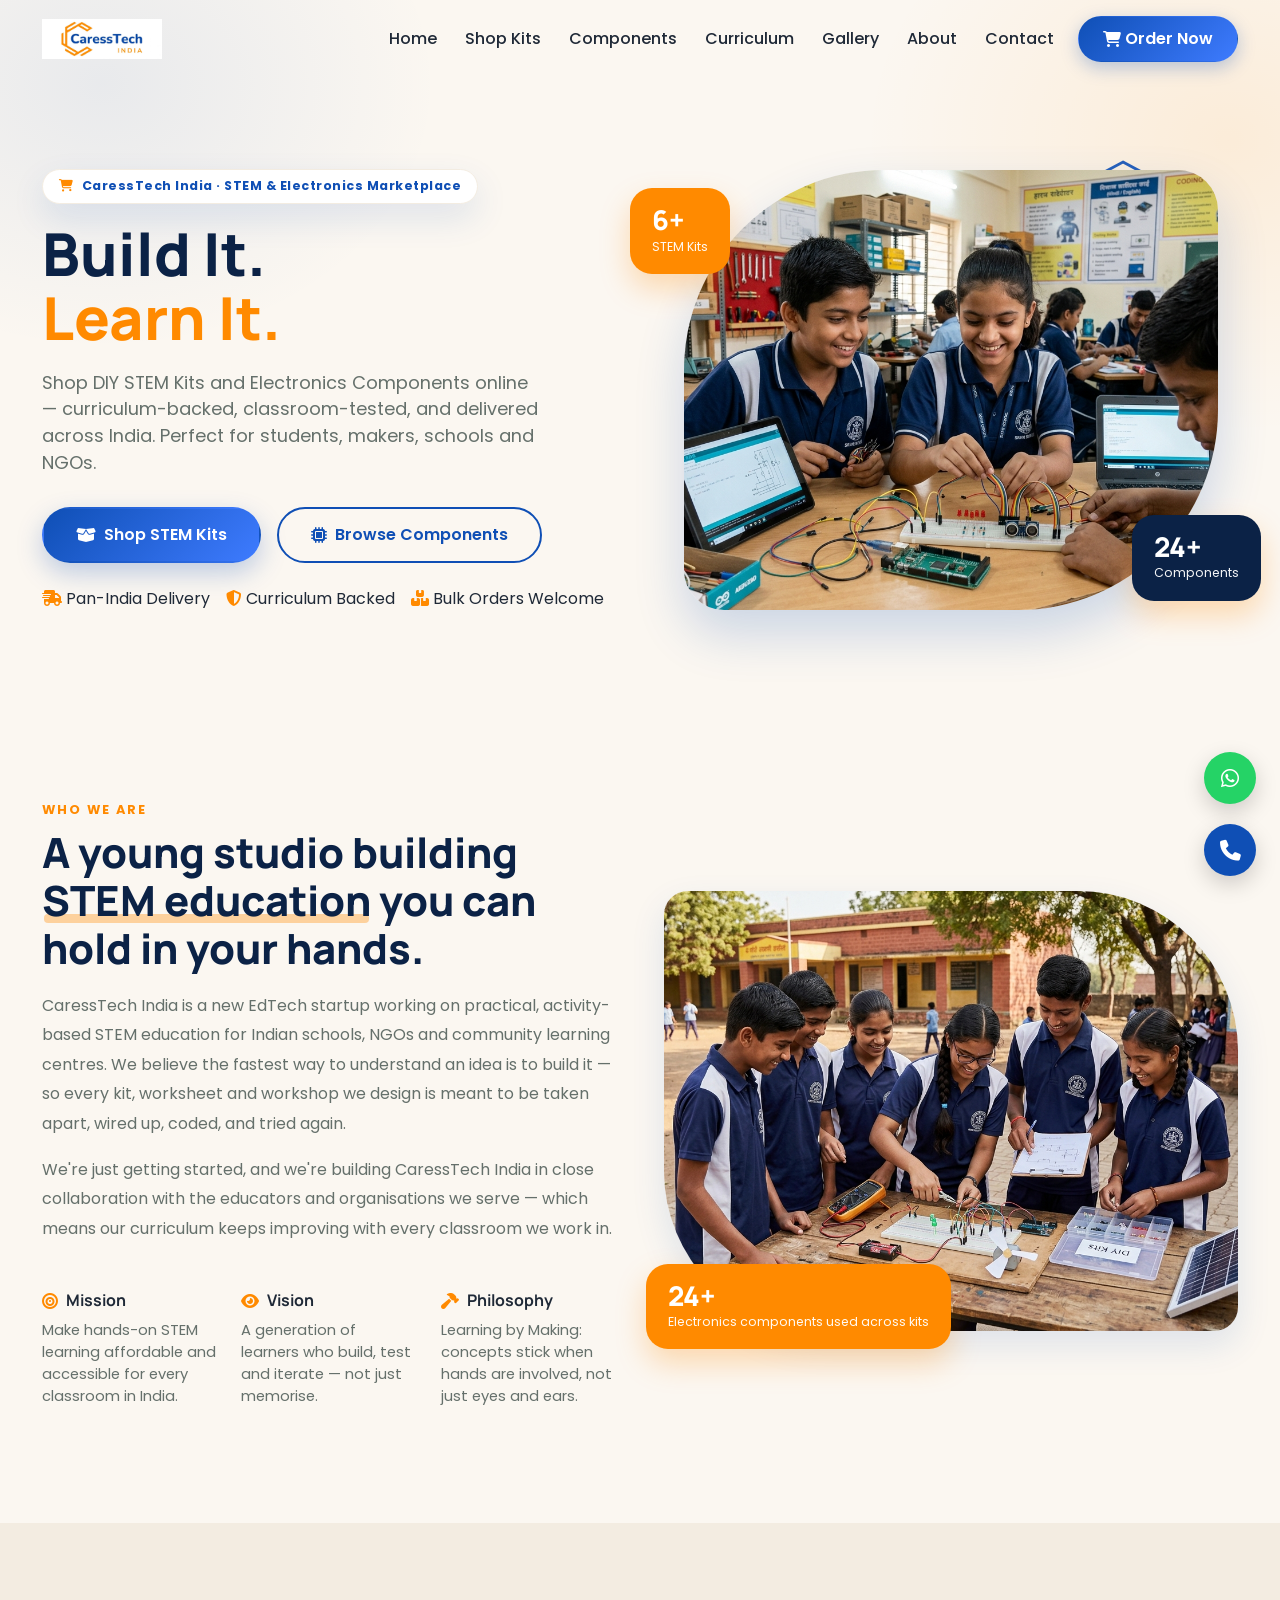
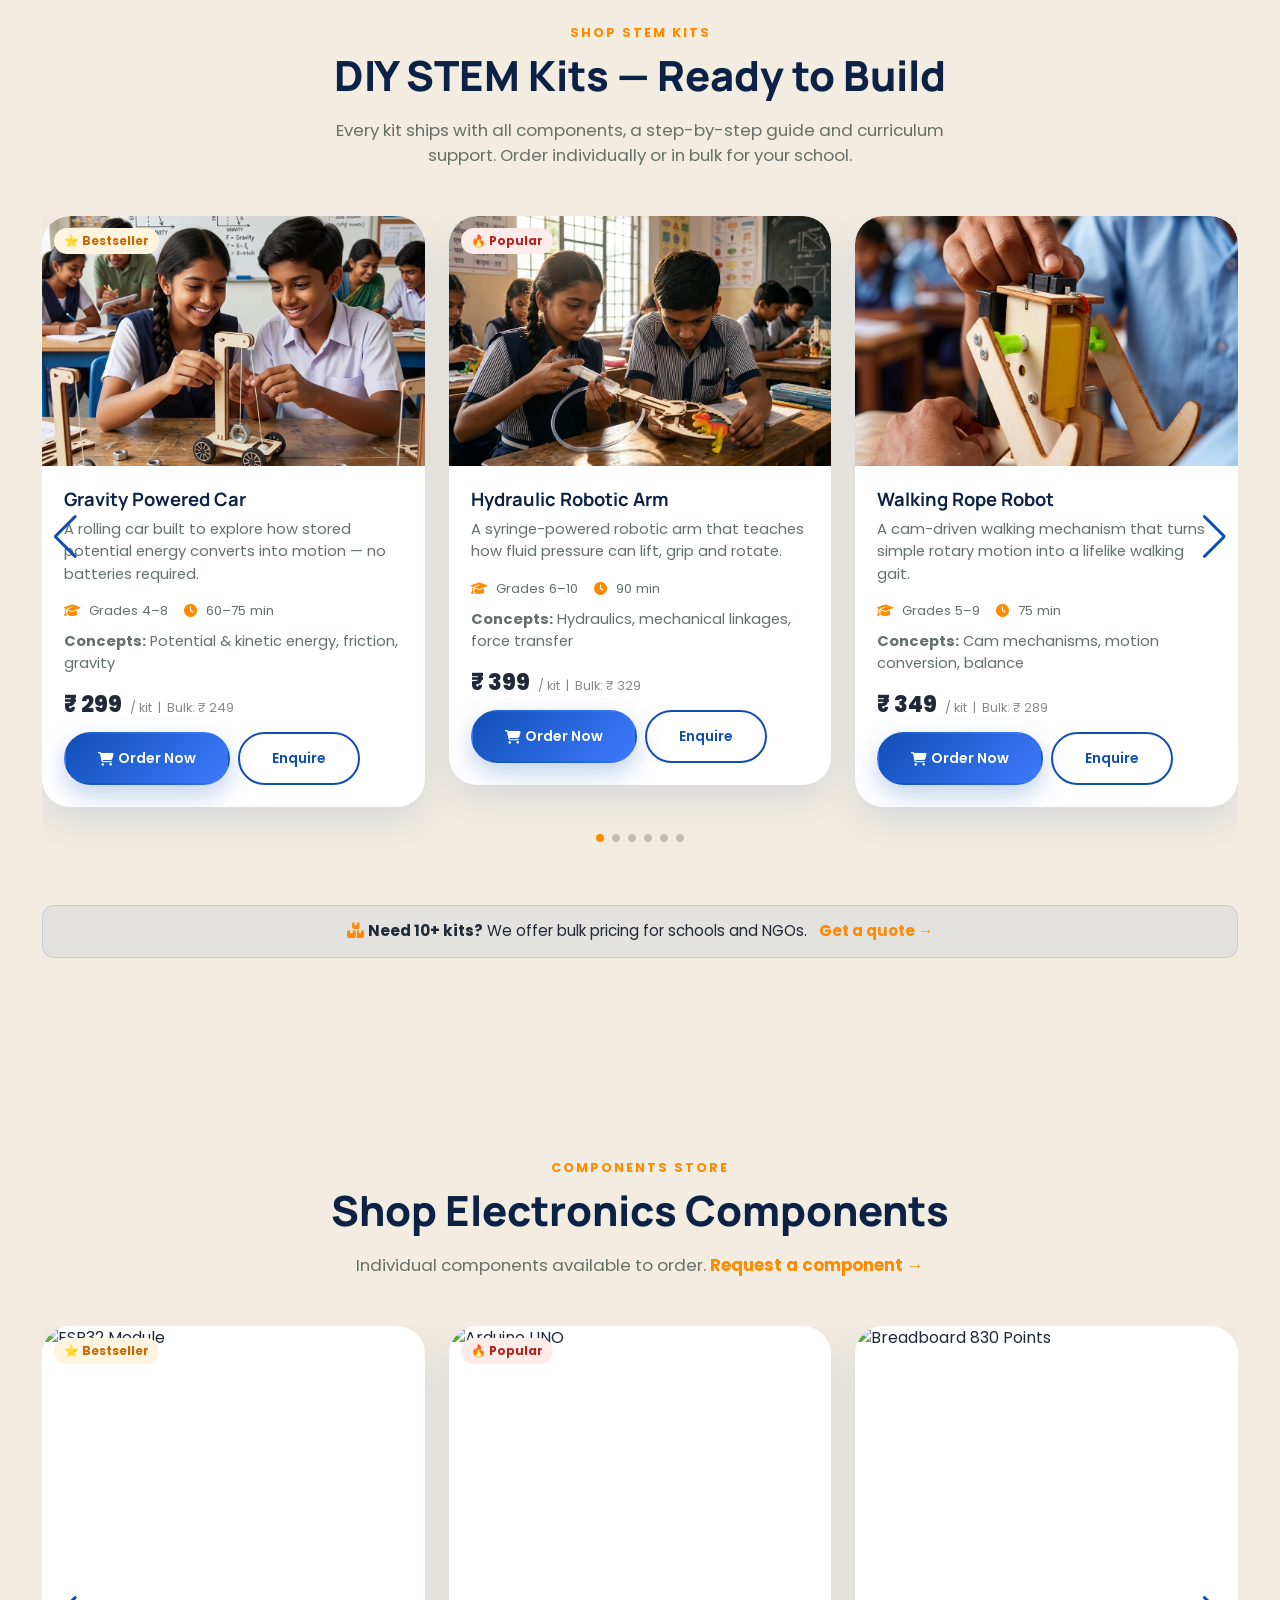
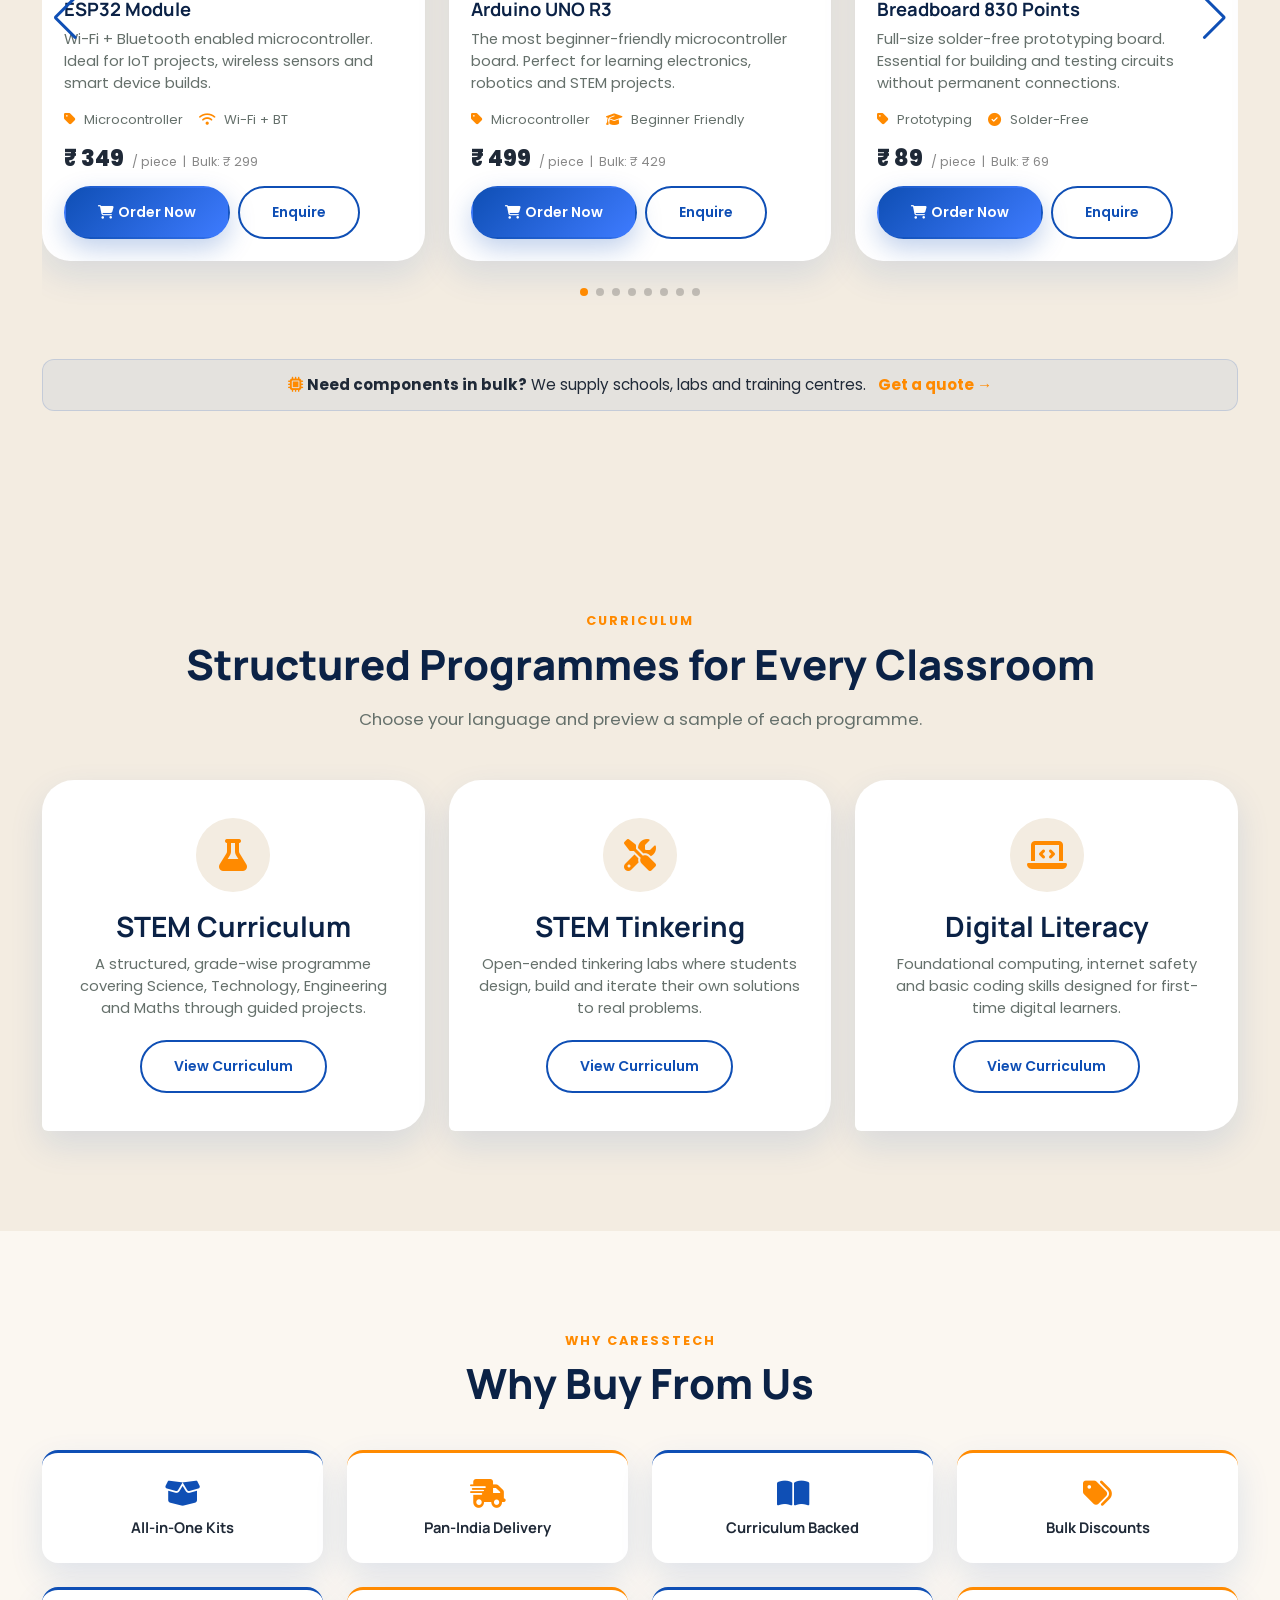
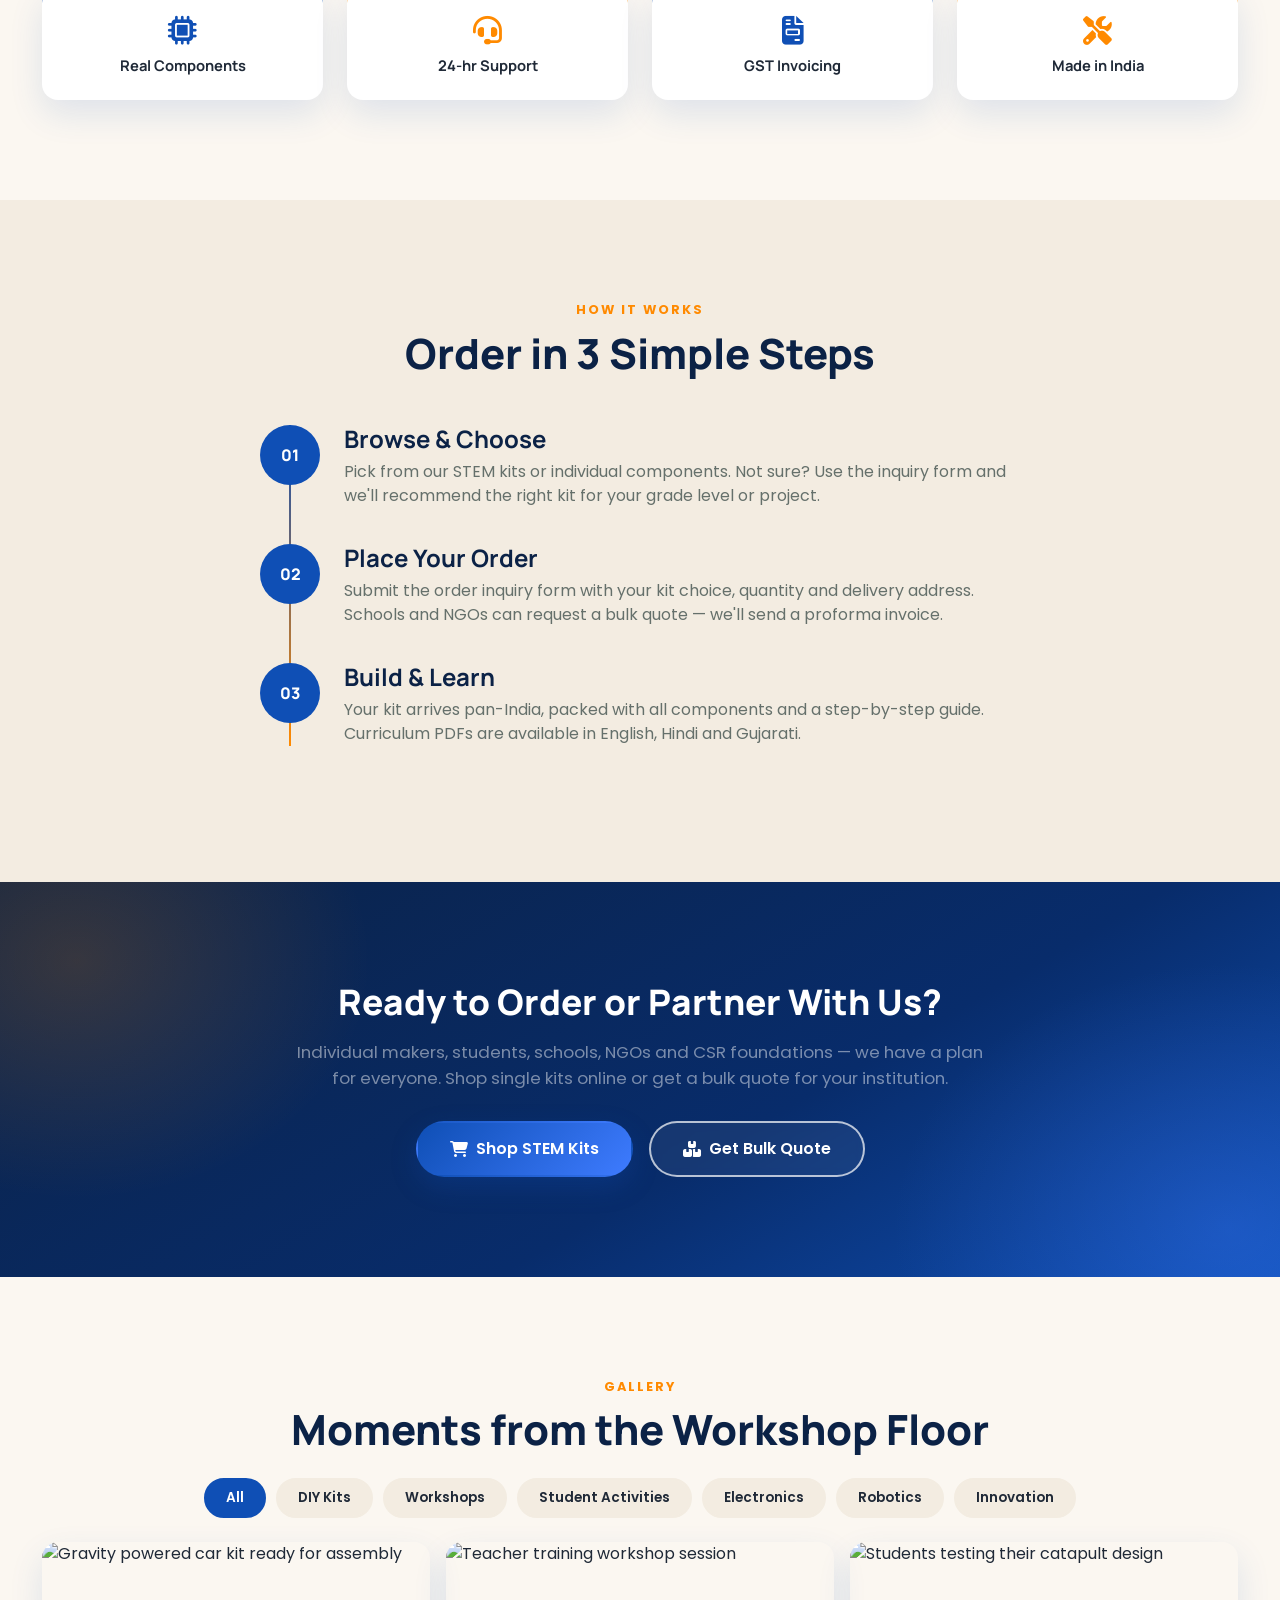
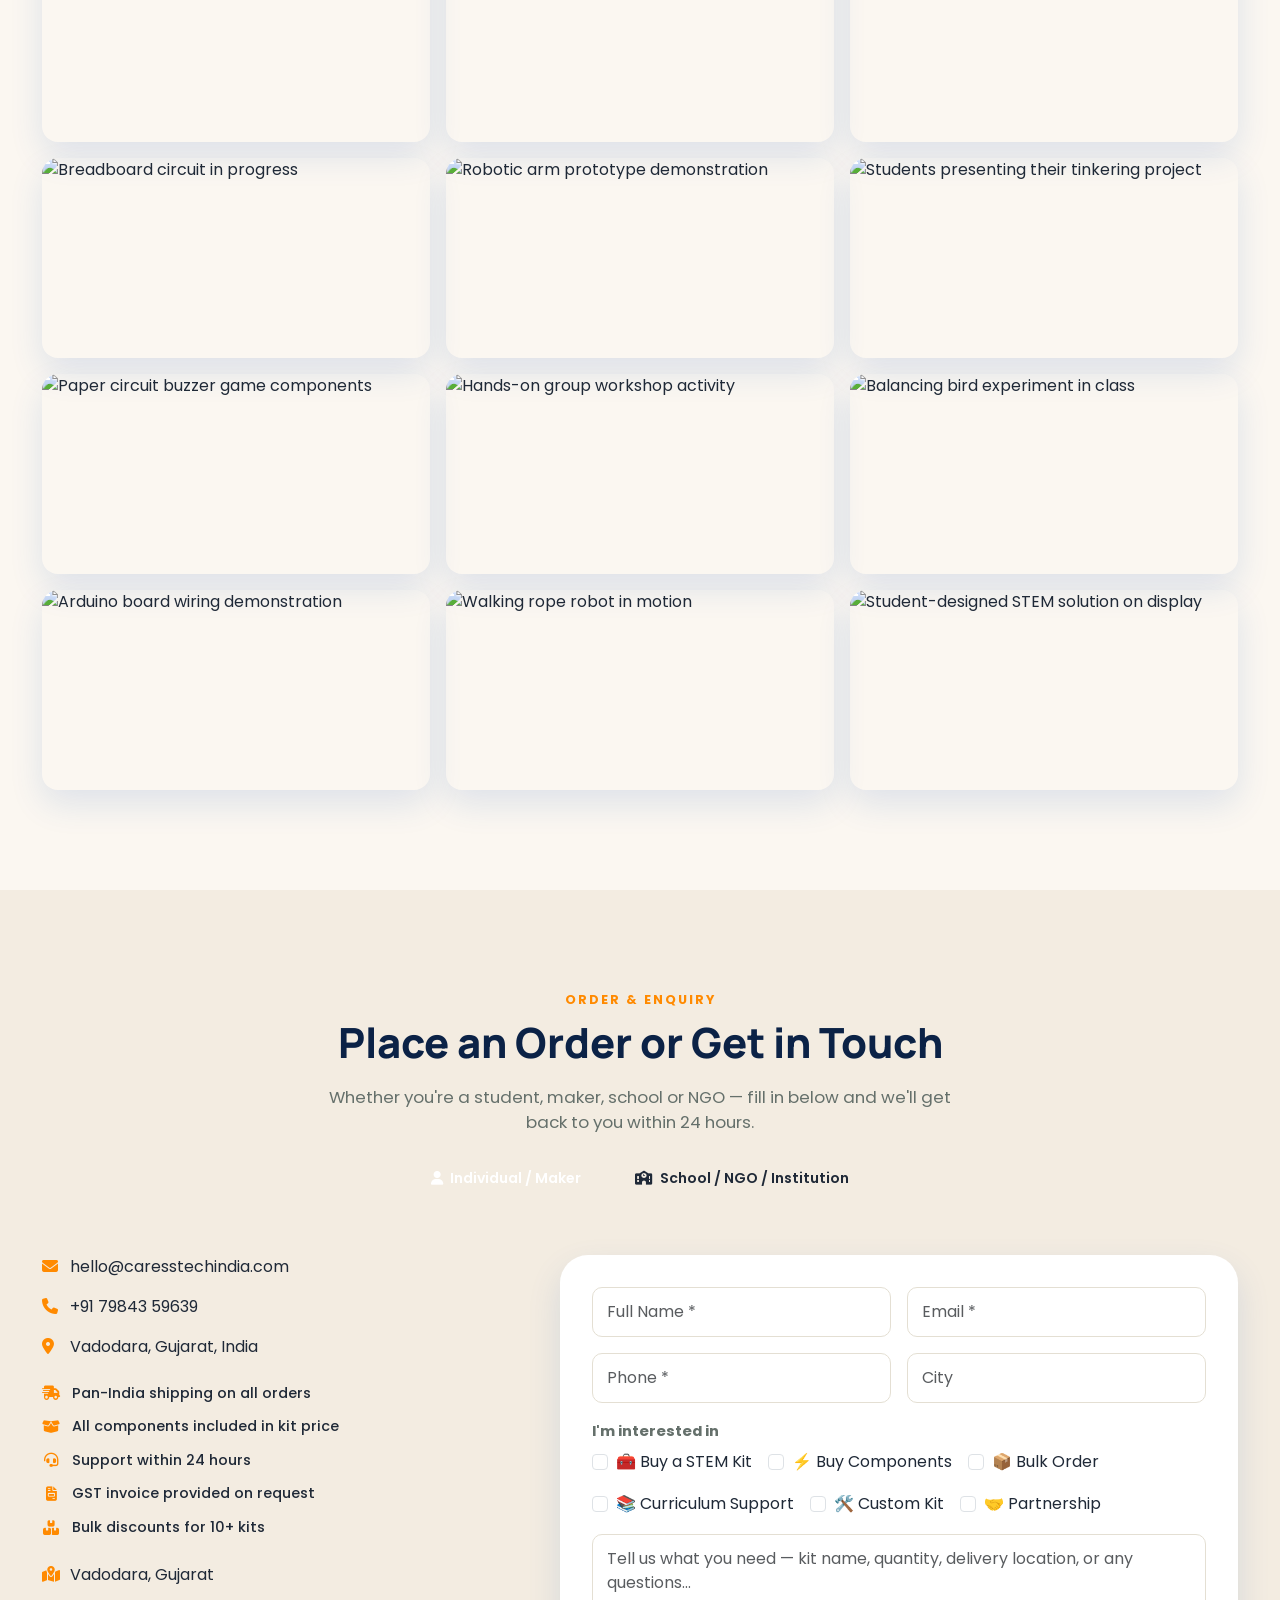
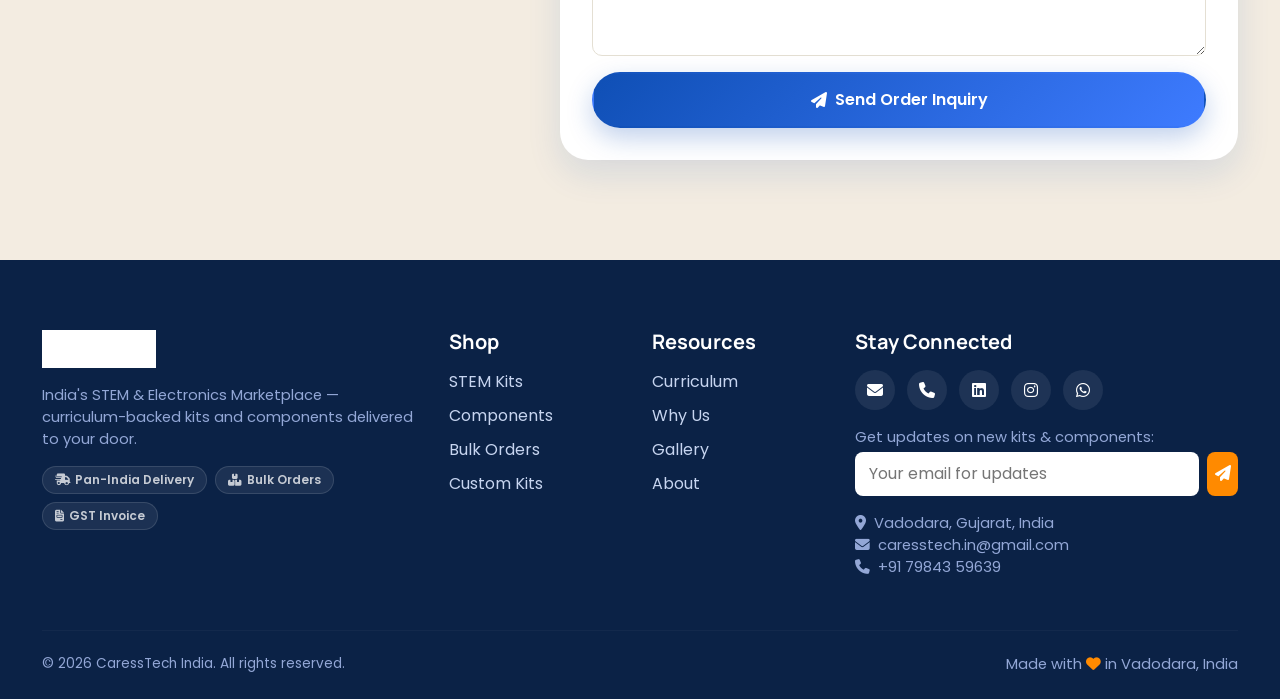
==== commit 1e2c0430: "Update index.html" ====
--- a/index.html
+++ b/index.html
@@ -334,17 +334,206 @@
 </section>
 
 <!-- ============ ELECTRONICS COMPONENT STRIP ============ -->
-<section id="electronics" class="section-pad-sm">
+<section id="electronics" class="section-pad bg-tint">
   <div class="container">
     <p class="eyebrow text-center" data-aos="fade-up">Components Store</p>
     <h2 class="section-title text-center" data-aos="fade-up">Shop Electronics Components</h2>
-    <p class="section-lead text-center" data-aos="fade-up">Individual components and starter packs — available to order. <a href="#contact" class="text-orange fw-bold">Request a component →</a></p>
-  </div>
-  <div class="scroller" aria-label="Electronics components available to buy">
-    <div class="scroller-track" id="componentTrack"></div>
-  </div>
-  <div class="container text-center mt-4" data-aos="fade-up">
-    <a href="#contact" class="btn btn-primary-brand"><i class="fa-solid fa-microchip me-2"></i>Enquire About Components</a>
+    <p class="section-lead text-center" data-aos="fade-up">Individual components available to order. <a href="#contact" class="text-orange fw-bold">Request a component →</a></p>
+
+    <div class="swiper productSwiper mt-5" data-aos="fade-up">
+      <div class="swiper-wrapper">
+
+        <div class="swiper-slide">
+          <div class="product-card">
+            <div class="product-badge bestseller">⭐ Bestseller</div>
+            <img src="assets/images/components/esp32.png" alt="ESP32 Module" class="product-photo-img">
+            <div class="product-body">
+              <h3>ESP32 Module</h3>
+              <p>Wi-Fi + Bluetooth enabled microcontroller. Ideal for IoT projects, wireless sensors and smart device builds.</p>
+              <ul class="product-meta">
+                <li><i class="fa-solid fa-tag"></i> Microcontroller</li>
+                <li><i class="fa-solid fa-wifi"></i> Wi-Fi + BT</li>
+              </ul>
+              <div class="product-price-row">
+                <span class="product-price">₹ 349</span>
+                <span class="price-note">/ piece &nbsp;|&nbsp; Bulk: ₹ 299</span>
+              </div>
+              <div class="product-btn-row">
+                <a href="#contact" class="btn btn-primary-brand btn-sm"><i class="fa-solid fa-cart-shopping me-1"></i> Order Now</a>
+                <a href="#contact" class="btn btn-outline-brand btn-sm">Enquire</a>
+              </div>
+            </div>
+          </div>
+        </div>
+
+        <div class="swiper-slide">
+          <div class="product-card">
+            <div class="product-badge popular">🔥 Popular</div>
+            <img src="assets/images/components/arduino_uno.png" alt="Arduino UNO" class="product-photo-img">
+            <div class="product-body">
+              <h3>Arduino UNO R3</h3>
+              <p>The most beginner-friendly microcontroller board. Perfect for learning electronics, robotics and STEM projects.</p>
+              <ul class="product-meta">
+                <li><i class="fa-solid fa-tag"></i> Microcontroller</li>
+                <li><i class="fa-solid fa-graduation-cap"></i> Beginner Friendly</li>
+              </ul>
+              <div class="product-price-row">
+                <span class="product-price">₹ 499</span>
+                <span class="price-note">/ piece &nbsp;|&nbsp; Bulk: ₹ 429</span>
+              </div>
+              <div class="product-btn-row">
+                <a href="#contact" class="btn btn-primary-brand btn-sm"><i class="fa-solid fa-cart-shopping me-1"></i> Order Now</a>
+                <a href="#contact" class="btn btn-outline-brand btn-sm">Enquire</a>
+              </div>
+            </div>
+          </div>
+        </div>
+
+        <div class="swiper-slide">
+          <div class="product-card">
+            <img src="assets/images/components/breadboard.png" alt="Breadboard 830 Points" class="product-photo-img">
+            <div class="product-body">
+              <h3>Breadboard 830 Points</h3>
+              <p>Full-size solder-free prototyping board. Essential for building and testing circuits without permanent connections.</p>
+              <ul class="product-meta">
+                <li><i class="fa-solid fa-tag"></i> Prototyping</li>
+                <li><i class="fa-solid fa-circle-check"></i> Solder-Free</li>
+              </ul>
+              <div class="product-price-row">
+                <span class="product-price">₹ 89</span>
+                <span class="price-note">/ piece &nbsp;|&nbsp; Bulk: ₹ 69</span>
+              </div>
+              <div class="product-btn-row">
+                <a href="#contact" class="btn btn-primary-brand btn-sm"><i class="fa-solid fa-cart-shopping me-1"></i> Order Now</a>
+                <a href="#contact" class="btn btn-outline-brand btn-sm">Enquire</a>
+              </div>
+            </div>
+          </div>
+        </div>
+
+        <div class="swiper-slide">
+          <div class="product-card">
+            <img src="assets/images/components/jumper_wires.png" alt="Jumper Wires Pack" class="product-photo-img">
+            <div class="product-body">
+              <h3>Jumper Wires (40 Pack)</h3>
+              <p>Male-to-male, male-to-female and female-to-female wires for quick breadboard and module connections.</p>
+              <ul class="product-meta">
+                <li><i class="fa-solid fa-tag"></i> Wiring</li>
+                <li><i class="fa-solid fa-layer-group"></i> M-M / M-F / F-F</li>
+              </ul>
+              <div class="product-price-row">
+                <span class="product-price">₹ 59</span>
+                <span class="price-note">/ pack &nbsp;|&nbsp; Bulk: ₹ 45</span>
+              </div>
+              <div class="product-btn-row">
+                <a href="#contact" class="btn btn-primary-brand btn-sm"><i class="fa-solid fa-cart-shopping me-1"></i> Order Now</a>
+                <a href="#contact" class="btn btn-outline-brand btn-sm">Enquire</a>
+              </div>
+            </div>
+          </div>
+        </div>
+
+        <div class="swiper-slide">
+          <div class="product-card">
+            <div class="product-badge new">🆕 New</div>
+            <img src="assets/images/components/zero_pcb.png" alt="Zero PCB" class="product-photo-img">
+            <div class="product-body">
+              <h3>Zero PCB Board</h3>
+              <p>General-purpose perforated PCB for soldering permanent circuits. Available in 5x7 cm and 7x9 cm sizes.</p>
+              <ul class="product-meta">
+                <li><i class="fa-solid fa-tag"></i> PCB</li>
+                <li><i class="fa-solid fa-ruler-combined"></i> 5×7 / 7×9 cm</li>
+              </ul>
+              <div class="product-price-row">
+                <span class="product-price">₹ 29</span>
+                <span class="price-note">/ piece &nbsp;|&nbsp; Bulk: ₹ 22</span>
+              </div>
+              <div class="product-btn-row">
+                <a href="#contact" class="btn btn-primary-brand btn-sm"><i class="fa-solid fa-cart-shopping me-1"></i> Order Now</a>
+                <a href="#contact" class="btn btn-outline-brand btn-sm">Enquire</a>
+              </div>
+            </div>
+          </div>
+        </div>
+
+        <div class="swiper-slide">
+          <div class="product-card">
+            <img src="assets/images/components/ultrasonic_sensor.png" alt="Ultrasonic Sensor HC-SR04" class="product-photo-img">
+            <div class="product-body">
+              <h3>Ultrasonic Sensor HC-SR04</h3>
+              <p>Measures distance using sound waves. Used in obstacle-avoidance robots and proximity detection projects.</p>
+              <ul class="product-meta">
+                <li><i class="fa-solid fa-tag"></i> Sensor</li>
+                <li><i class="fa-solid fa-ruler"></i> Range: 2–400 cm</li>
+              </ul>
+              <div class="product-price-row">
+                <span class="product-price">₹ 69</span>
+                <span class="price-note">/ piece &nbsp;|&nbsp; Bulk: ₹ 55</span>
+              </div>
+              <div class="product-btn-row">
+                <a href="#contact" class="btn btn-primary-brand btn-sm"><i class="fa-solid fa-cart-shopping me-1"></i> Order Now</a>
+                <a href="#contact" class="btn btn-outline-brand btn-sm">Enquire</a>
+              </div>
+            </div>
+          </div>
+        </div>
+
+        <div class="swiper-slide">
+          <div class="product-card">
+            <img src="assets/images/components/ir_sensor.png" alt="IR Sensor Module" class="product-photo-img">
+            <div class="product-body">
+              <h3>IR Sensor Module</h3>
+              <p>Infrared proximity and line-detection sensor. Great for line-following robots and object detection builds.</p>
+              <ul class="product-meta">
+                <li><i class="fa-solid fa-tag"></i> Sensor</li>
+                <li><i class="fa-solid fa-robot"></i> Line Following</li>
+              </ul>
+              <div class="product-price-row">
+                <span class="product-price">₹ 49</span>
+                <span class="price-note">/ piece &nbsp;|&nbsp; Bulk: ₹ 39</span>
+              </div>
+              <div class="product-btn-row">
+                <a href="#contact" class="btn btn-primary-brand btn-sm"><i class="fa-solid fa-cart-shopping me-1"></i> Order Now</a>
+                <a href="#contact" class="btn btn-outline-brand btn-sm">Enquire</a>
+              </div>
+            </div>
+          </div>
+        </div>
+
+        <div class="swiper-slide">
+          <div class="product-card">
+            <img src="assets/images/components/battery_holder.png" alt="18650 Battery Holder" class="product-photo-img">
+            <div class="product-body">
+              <h3>18650 Battery Holder</h3>
+              <p>Single and double cell holders for portable power supply in standalone Arduino and ESP32 projects.</p>
+              <ul class="product-meta">
+                <li><i class="fa-solid fa-tag"></i> Power</li>
+                <li><i class="fa-solid fa-battery-full"></i> 3.7V / 7.4V</li>
+              </ul>
+              <div class="product-price-row">
+                <span class="product-price">₹ 39</span>
+                <span class="price-note">/ piece &nbsp;|&nbsp; Bulk: ₹ 29</span>
+              </div>
+              <div class="product-btn-row">
+                <a href="#contact" class="btn btn-primary-brand btn-sm"><i class="fa-solid fa-cart-shopping me-1"></i> Order Now</a>
+                <a href="#contact" class="btn btn-outline-brand btn-sm">Enquire</a>
+              </div>
+            </div>
+          </div>
+        </div>
+
+      </div>
+      <div class="swiper-pagination"></div>
+      <div class="swiper-button-prev"></div>
+      <div class="swiper-button-next"></div>
+    </div>
+
+    <div class="bulk-nudge text-center mt-5" data-aos="fade-up">
+      <i class="fa-solid fa-microchip text-orange"></i>
+      <strong> Need components in bulk?</strong> We supply schools, labs and training centres.
+      <a href="#contact" class="ms-2 text-orange fw-bold">Get a quote →</a>
+    </div>
+
   </div>
 </section>
   
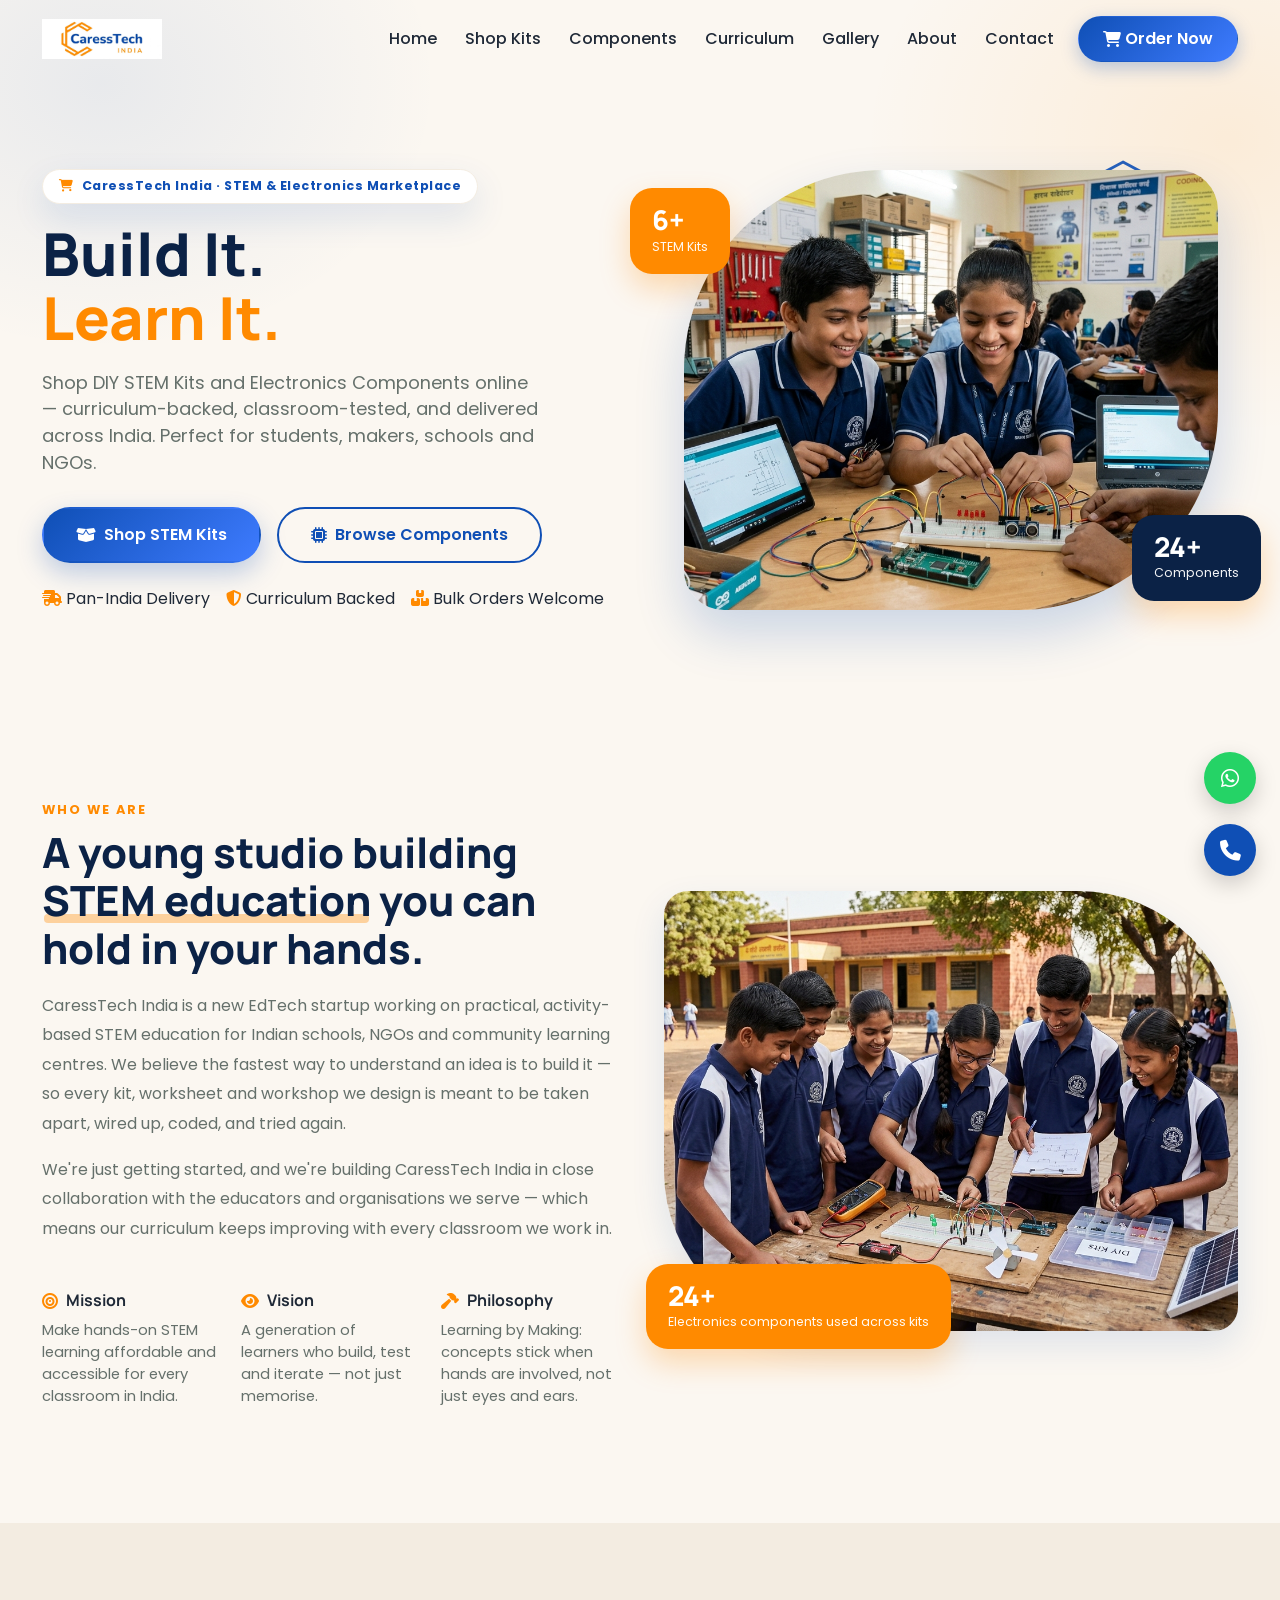
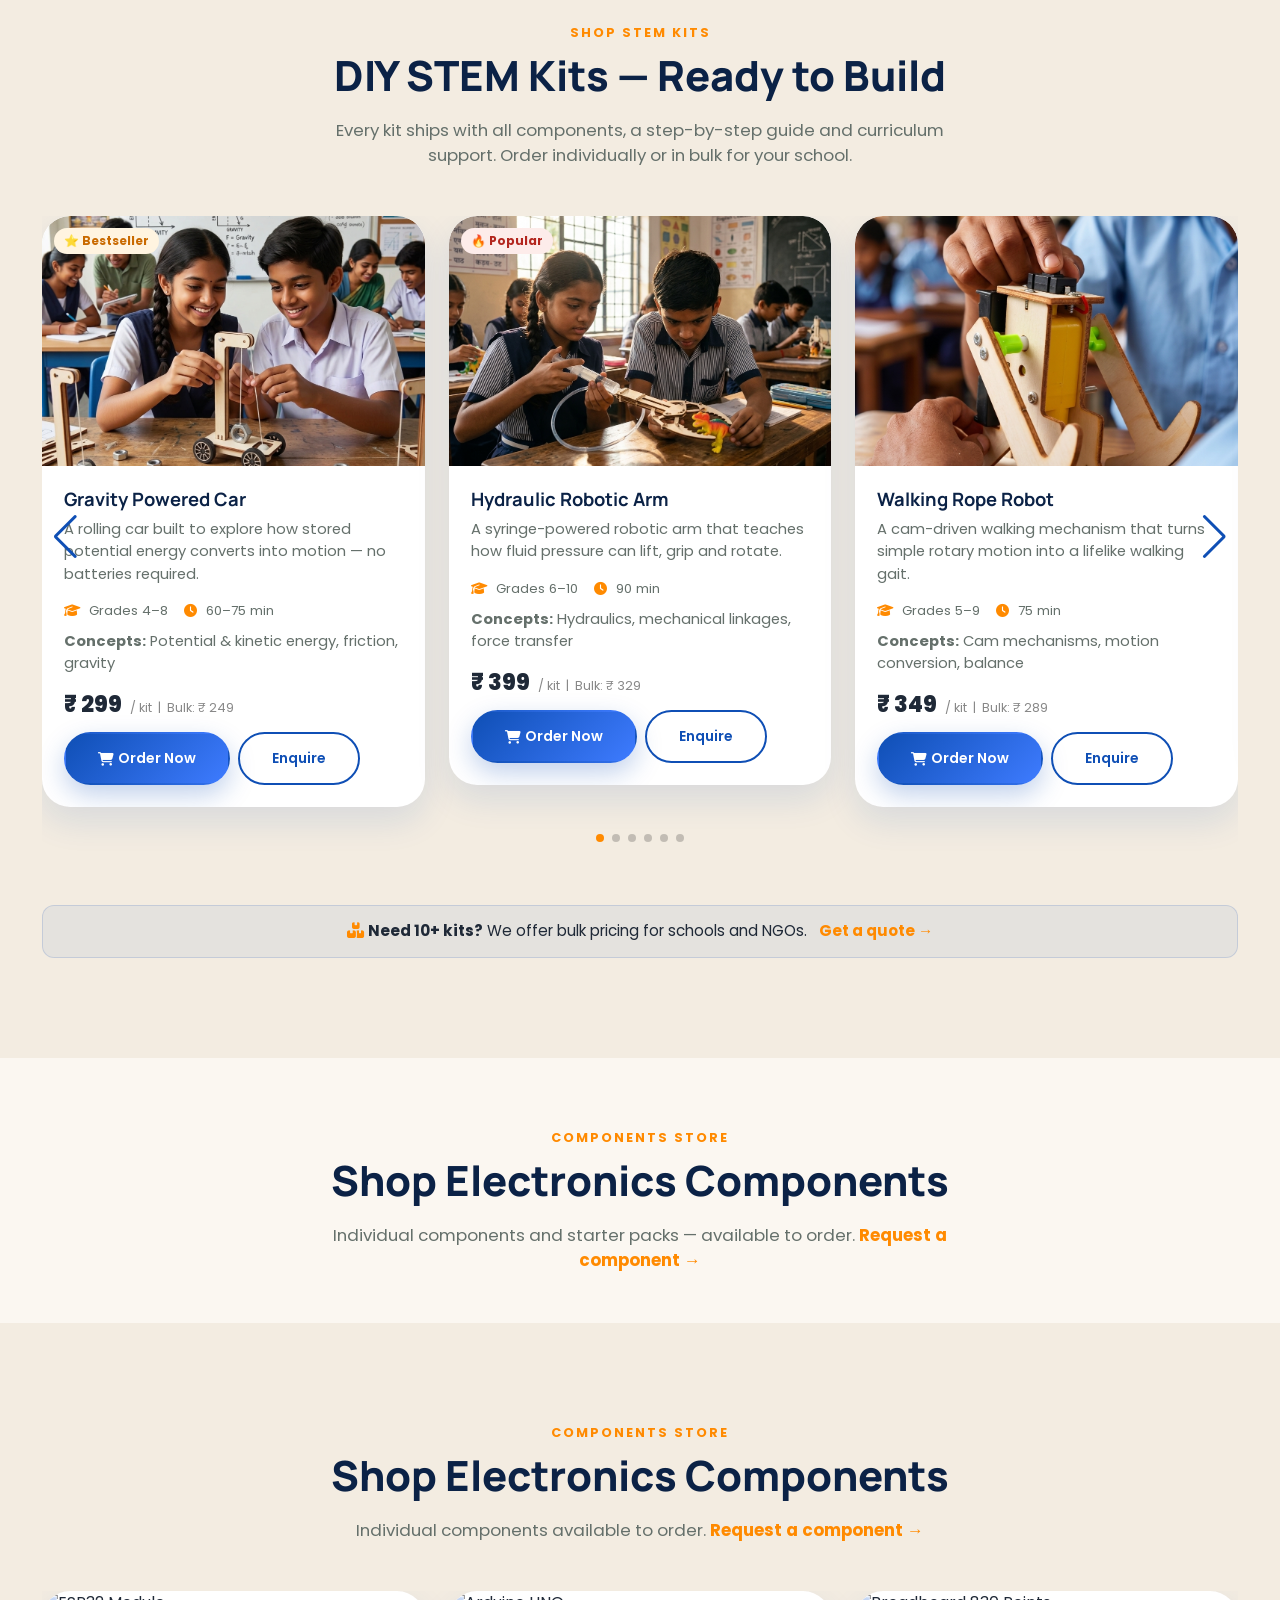
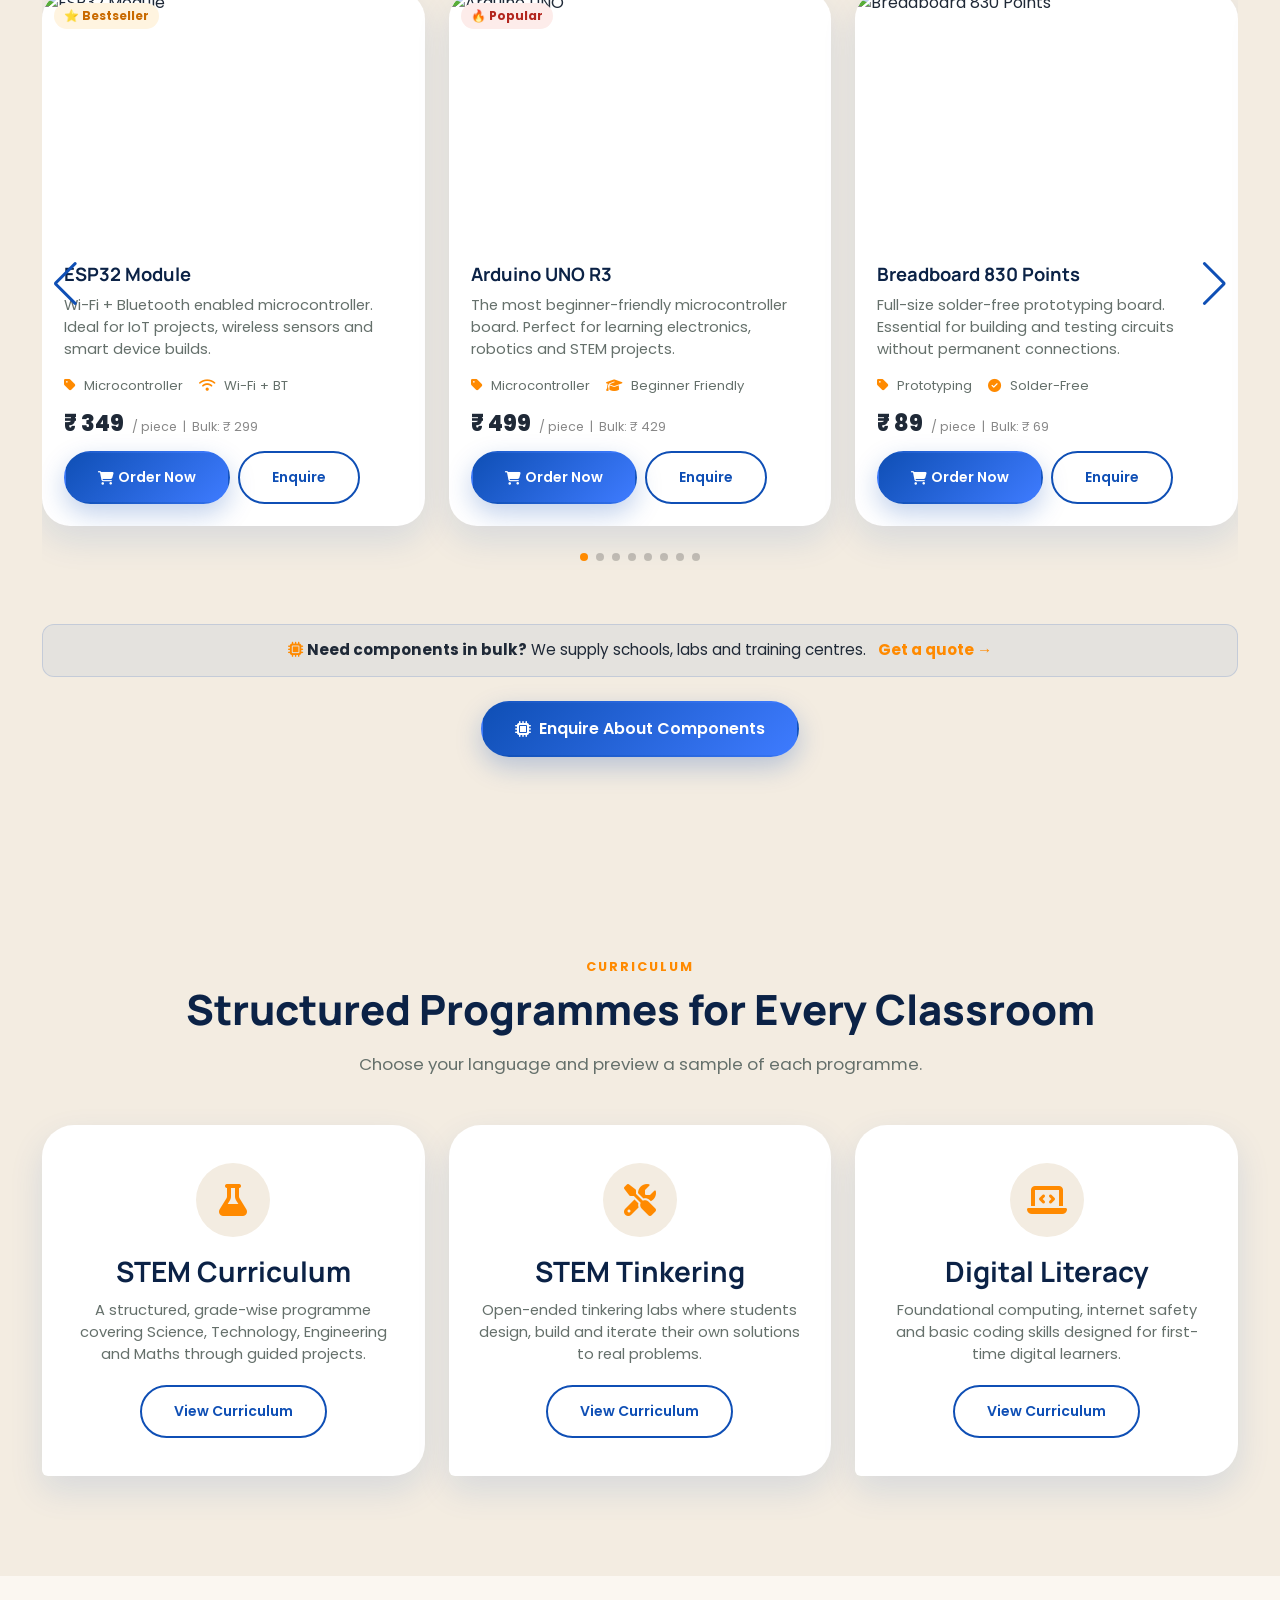
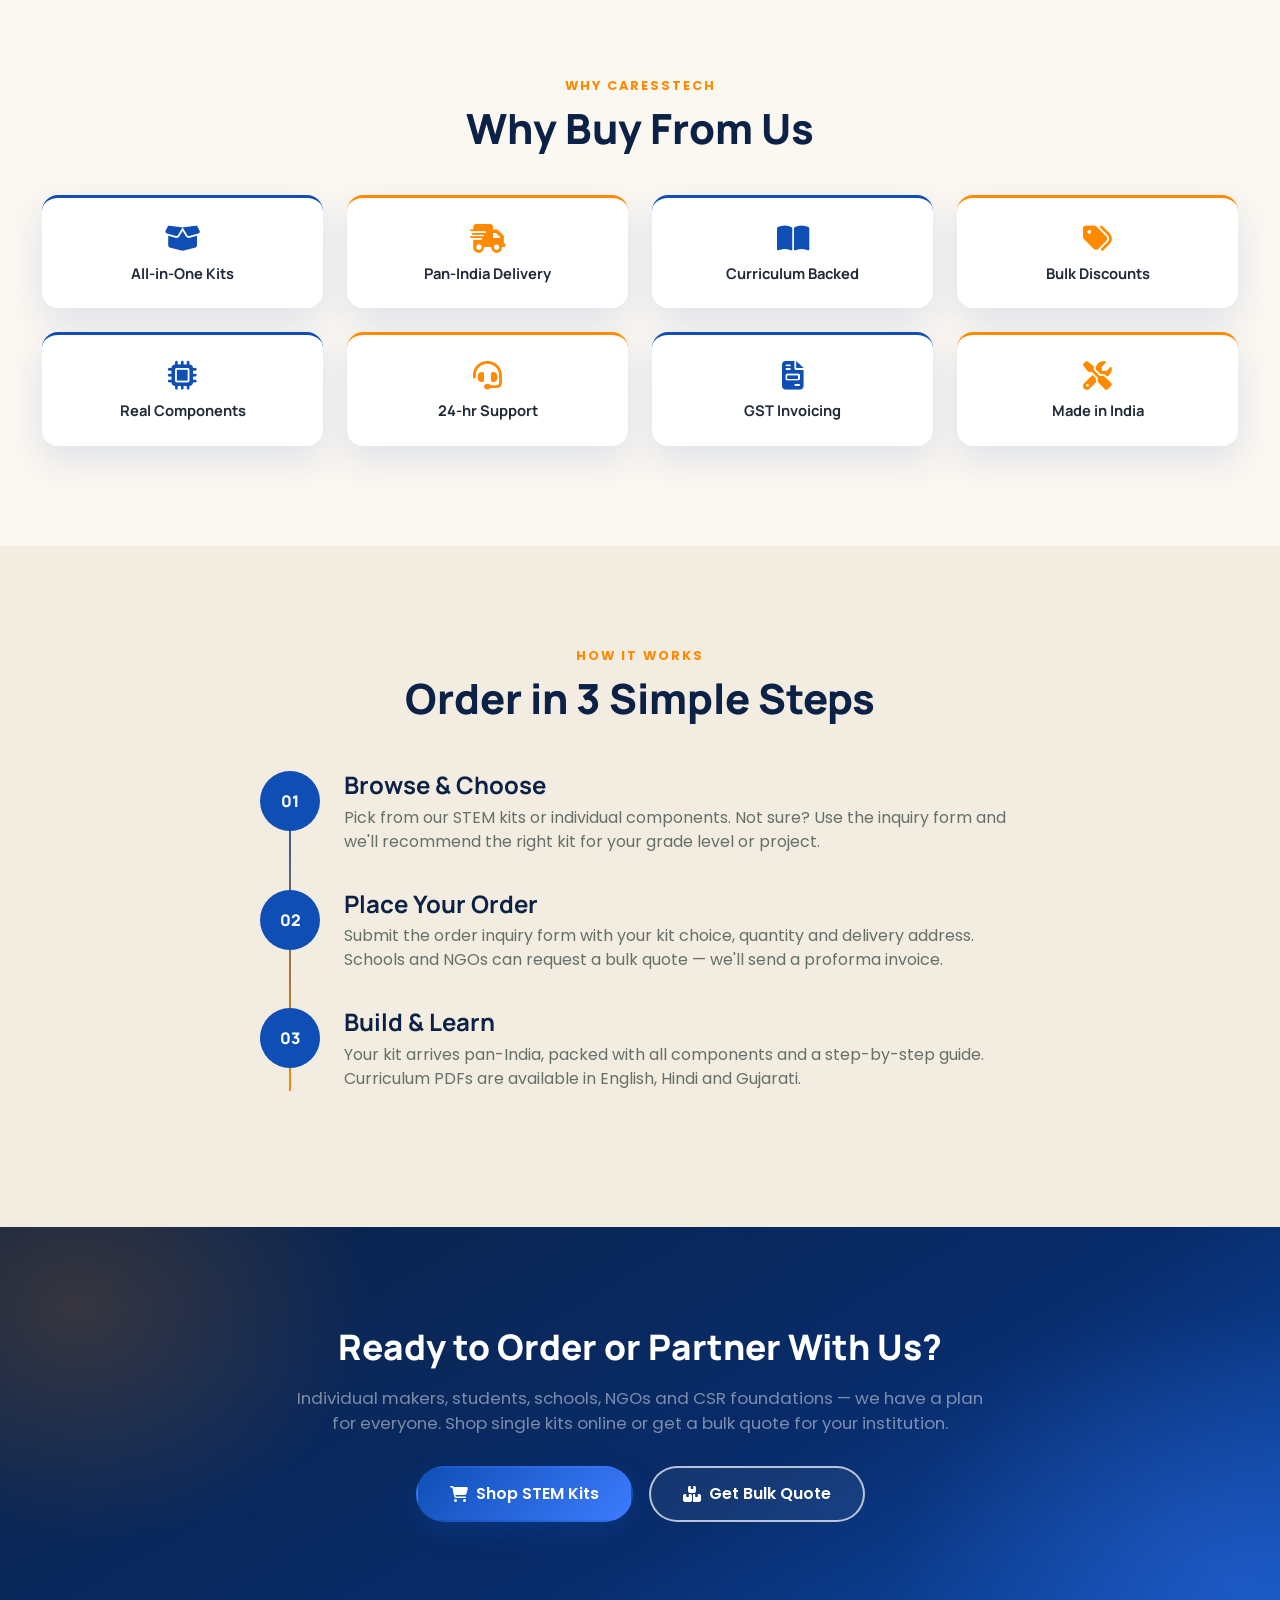
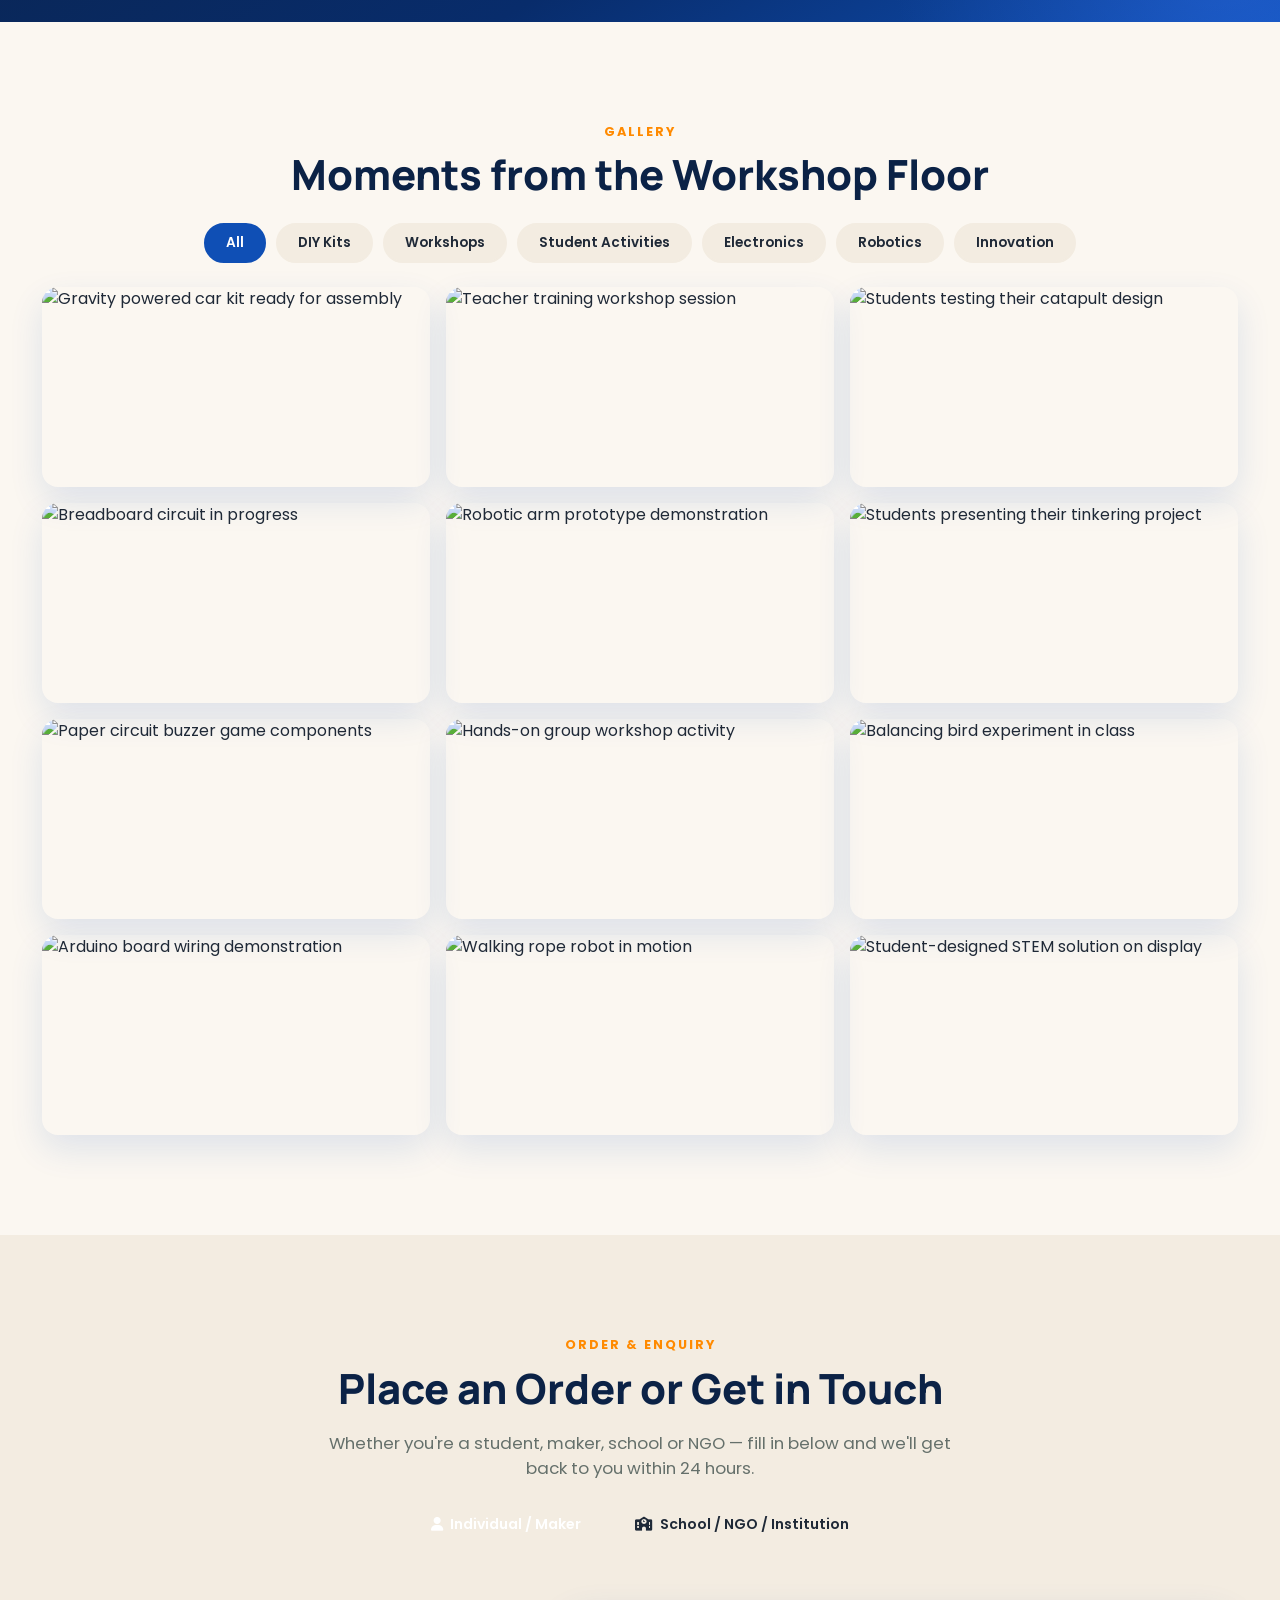
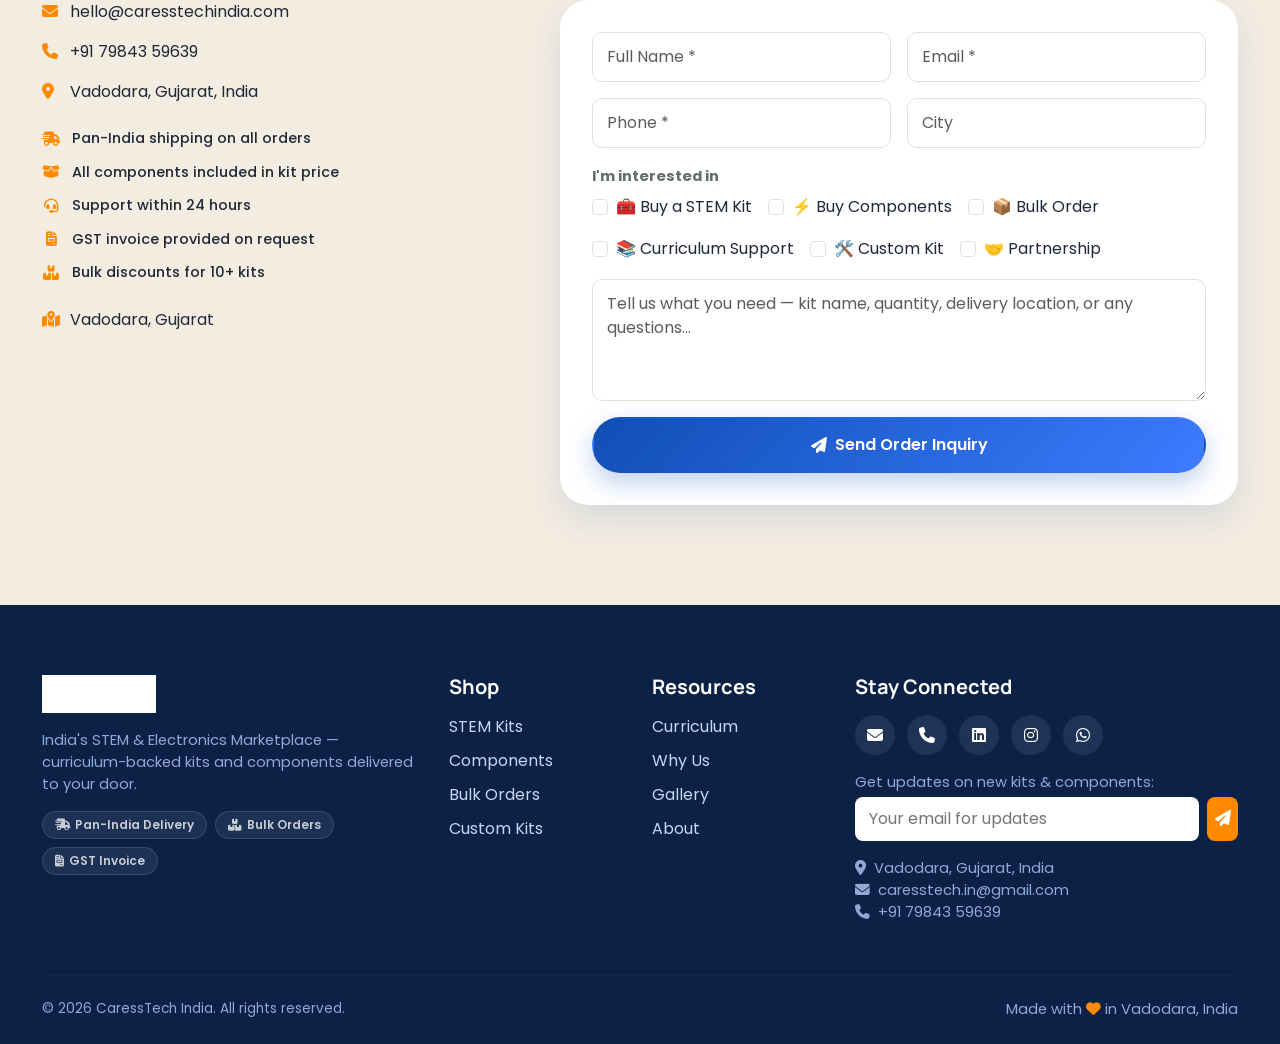
==== commit 7602ffeb: "Add electronics component section with scroller Added a new electronics component section with a scr" ====
--- a/index.html
+++ b/index.html
@@ -334,6 +334,18 @@
 </section>
 
 <!-- ============ ELECTRONICS COMPONENT STRIP ============ -->
+<section id="electronics" class="section-pad-sm">
+  <div class="container">
+    <p class="eyebrow text-center" data-aos="fade-up">Components Store</p>
+    <h2 class="section-title text-center" data-aos="fade-up">Shop Electronics Components</h2>
+    <p class="section-lead text-center" data-aos="fade-up">Individual components and starter packs — available to order. <a href="#contact" class="text-orange fw-bold">Request a component →</a></p>
+  </div>
+  <div class="scroller" aria-label="Electronics components available to buy">
+    <div class="scroller-track" id="componentTrack"></div>
+  </div>
+</section>
+
+<!-- ============ ELECTRONICS COMPONENT STRIP ============ -->
 <section id="electronics" class="section-pad bg-tint">
   <div class="container">
     <p class="eyebrow text-center" data-aos="fade-up">Components Store</p>
@@ -533,7 +545,9 @@
       <strong> Need components in bulk?</strong> We supply schools, labs and training centres.
       <a href="#contact" class="ms-2 text-orange fw-bold">Get a quote →</a>
     </div>
-
+  </div>
+  <div class="container text-center mt-4" data-aos="fade-up">
+    <a href="#contact" class="btn btn-primary-brand"><i class="fa-solid fa-microchip me-2"></i>Enquire About Components</a>
   </div>
 </section>
   
--- a/style.css
+++ b/style.css
@@ -197,18 +197,6 @@
 .swiper-button-next, .swiper-button-prev{color:var(--blue);}
 .swiper-pagination-bullet-active{background:var(--orange) !important;}
 
-/* ---------- Electronics infinite scroller ---------- */
-.scroller{overflow:hidden; position:relative; -webkit-mask-image:linear-gradient(90deg, transparent, #000 8%, #000 92%, transparent); mask-image:linear-gradient(90deg, transparent, #000 8%, #000 92%, transparent);}
-.scroller-track{display:flex; gap:20px; width:max-content; animation:scrollX 40s linear infinite;}
-.scroller:hover .scroller-track{animation-play-state:paused;}
-@keyframes scrollX{from{transform:translateX(0);} to{transform:translateX(-50%);}}
-.component-card{background:#fff; border-radius:var(--radius-md); box-shadow:var(--shadow-soft); padding:16px; width:150px; flex:0 0 auto; text-align:center; transition:transform .25s;}
-.component-card:hover{transform:translateY(-6px);}
-.component-card .comp-icon{width:60px; height:60px; border-radius:16px; background:linear-gradient(135deg, var(--cream-2), #dbe6fa); display:flex; align-items:center; justify-content:center; margin:0 auto 10px; color:var(--blue); font-size:1.4rem; transition:.25s;}
-.component-card:hover .comp-icon{background:var(--gradient-brand); color:#fff;}
-.component-card h5{font-size:.85rem; font-weight:700; margin-bottom:2px; color:var(--text-dark);}
-.component-card p{font-size:.72rem; color:var(--text-grey); margin:0;}
-
 /* ---------- Curriculum ---------- */
 .curric-card{background:#fff; border-radius:32px 32px 32px 6px; padding:38px 28px; text-align:center; box-shadow:var(--shadow-soft); height:100%; transition:transform .3s, box-shadow .3s; position:relative;}
 .curric-card:nth-child(even){border-radius:32px 32px 6px 32px;}
@@ -466,20 +454,6 @@
   font-size: 0.95rem;
   color: var(--navy);
 }
-/* --- Component card — available badge --- */
-.comp-available {
-  display: inline-flex;
-  align-items: center;
-  gap: 5px;
-  margin-top: 8px;
-  font-size: 0.72rem;
-  font-weight: 700;
-  color: #1e7e34;
-  background: #e6f4ea;
-  border-radius: 20px;
-  padding: 3px 10px;
-}
-.comp-available i { font-size: 0.65rem; }
 
 /* --- Buyer type tabs --- */
 .buyer-tabs { display: flex; justify-content: center; gap: 10px; flex-wrap: wrap; }
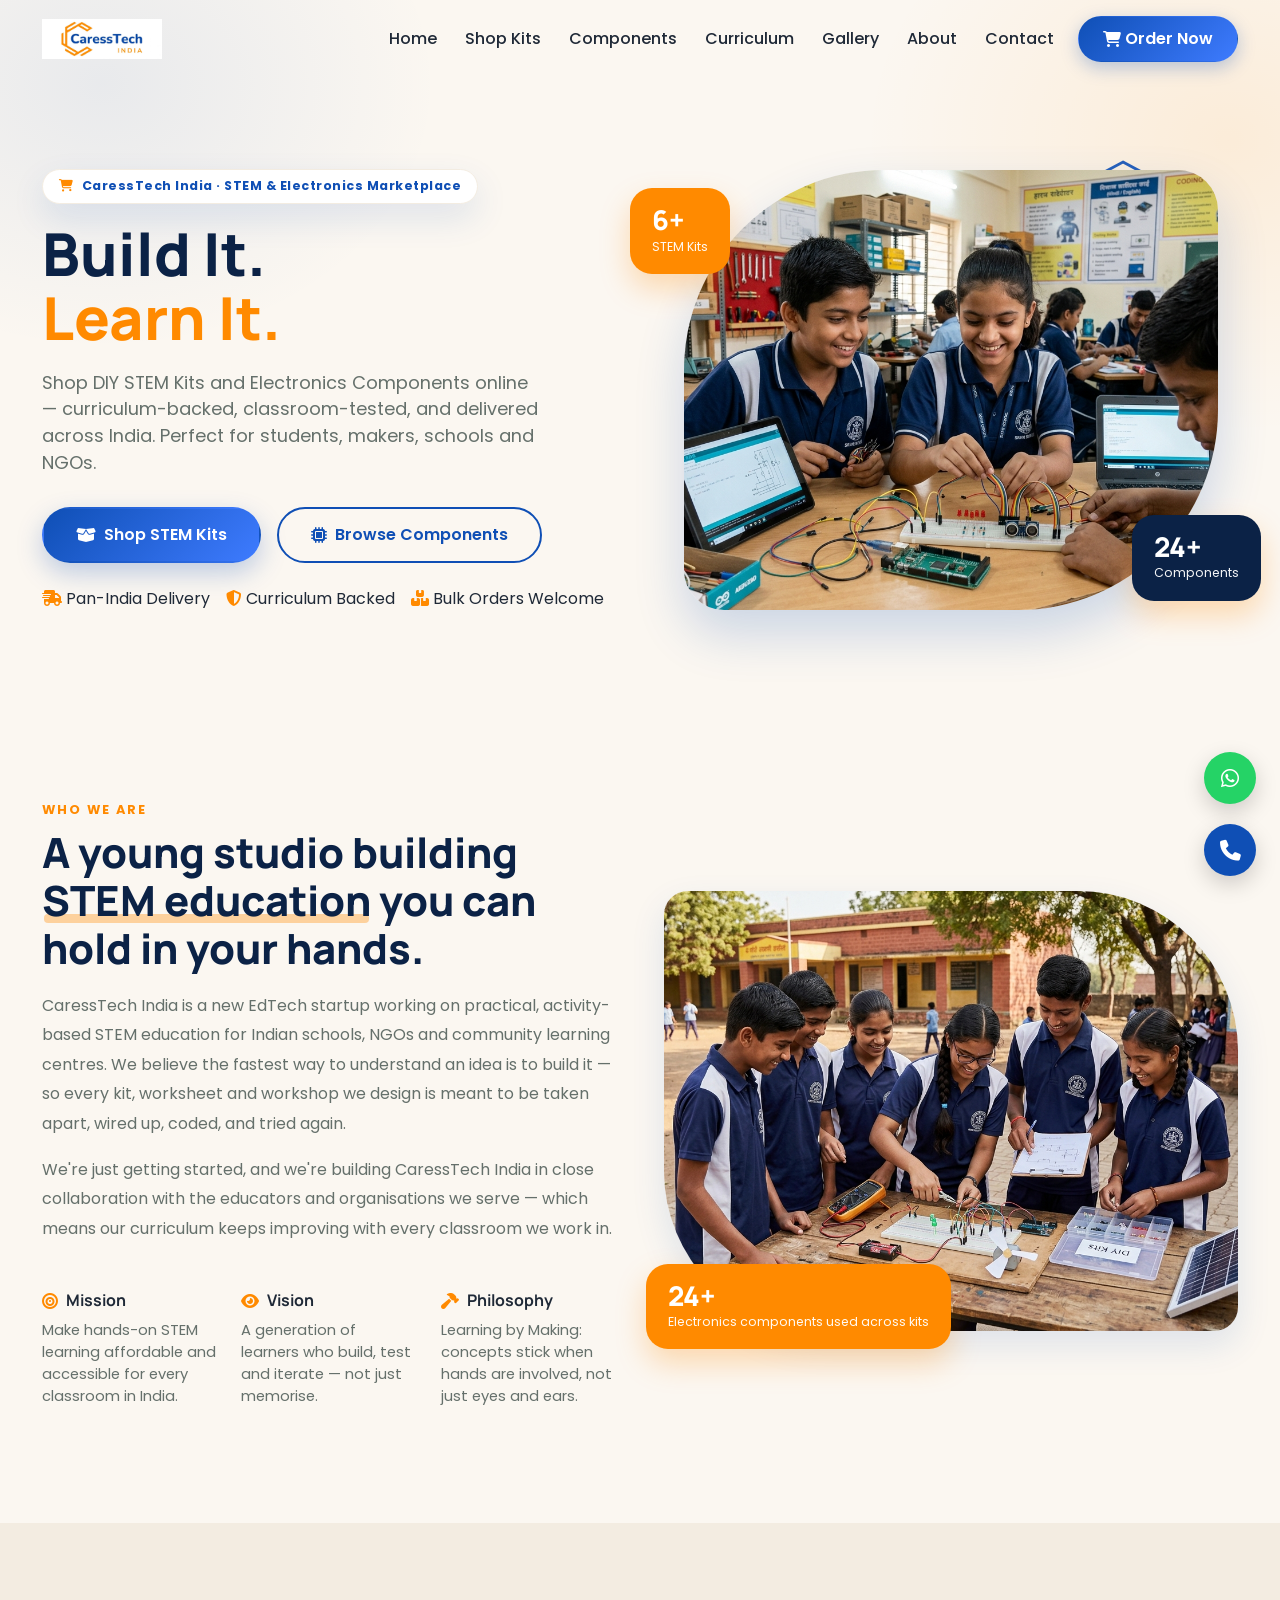
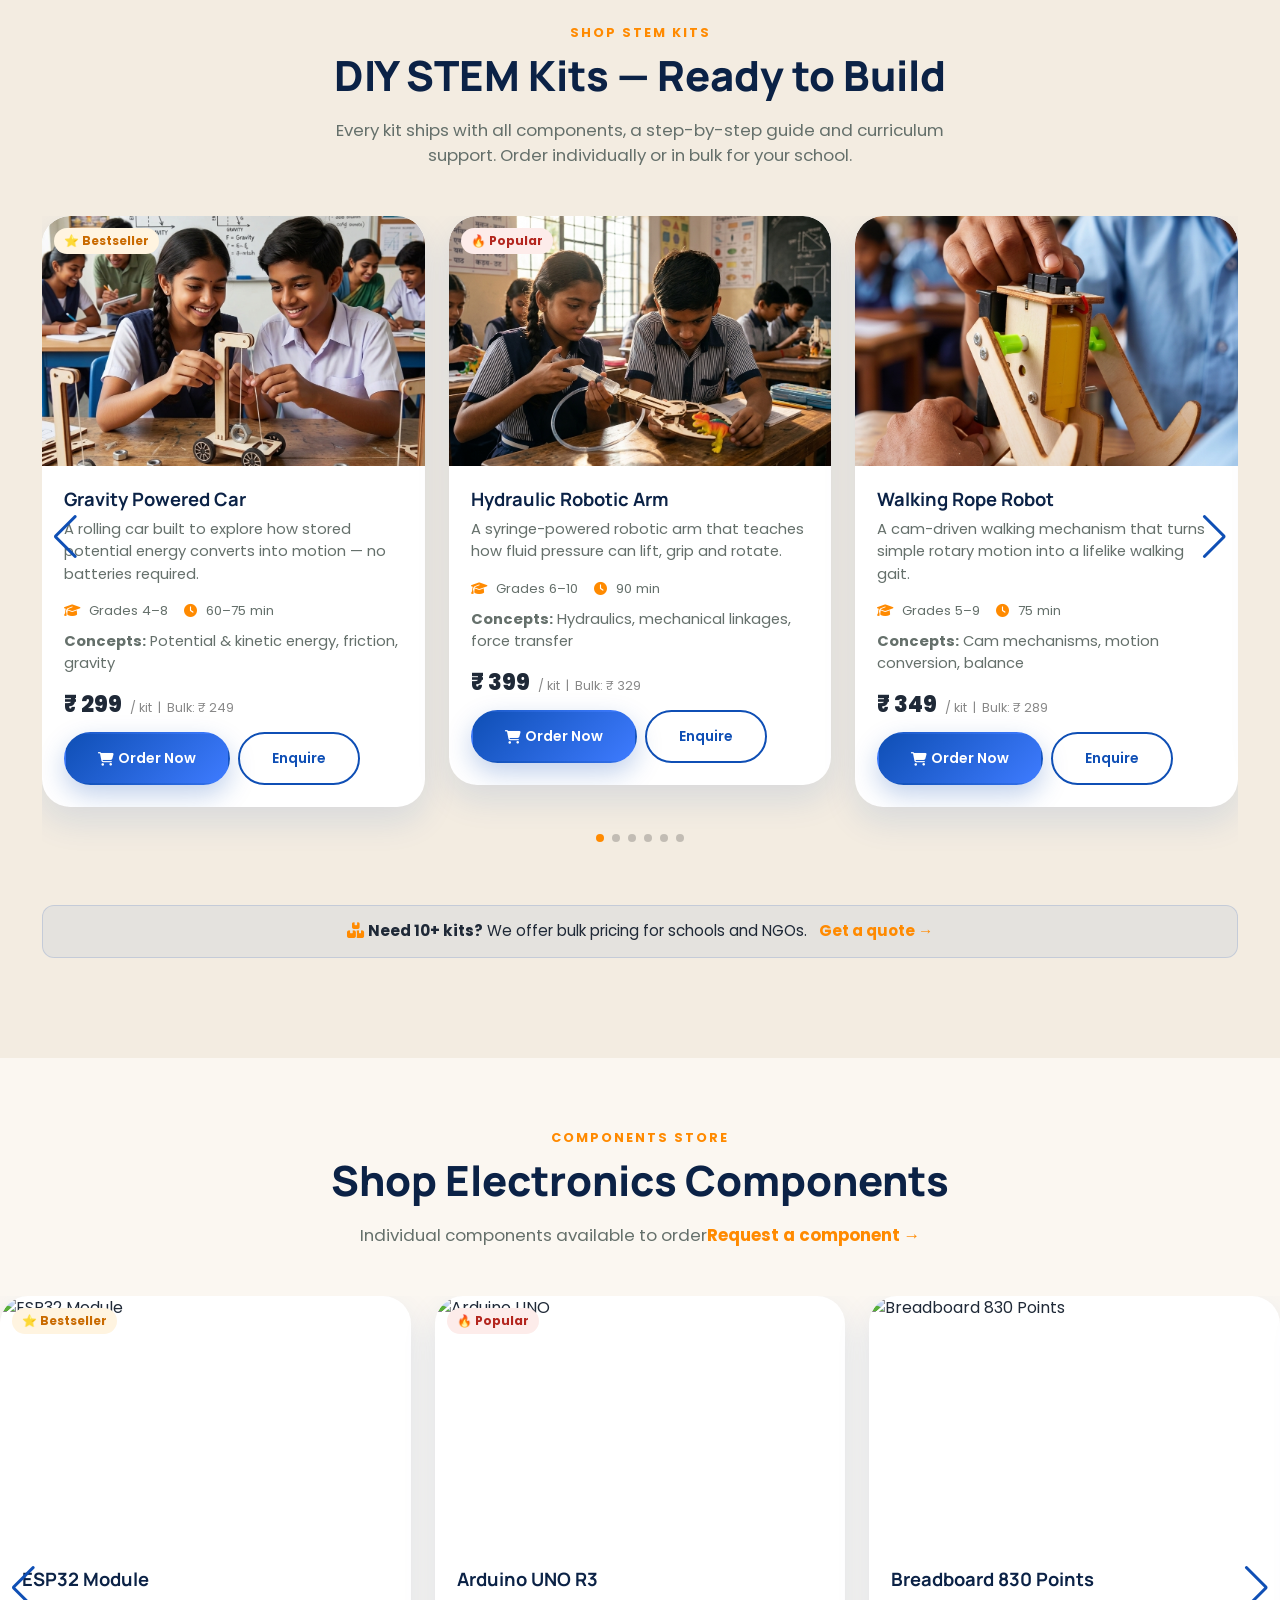
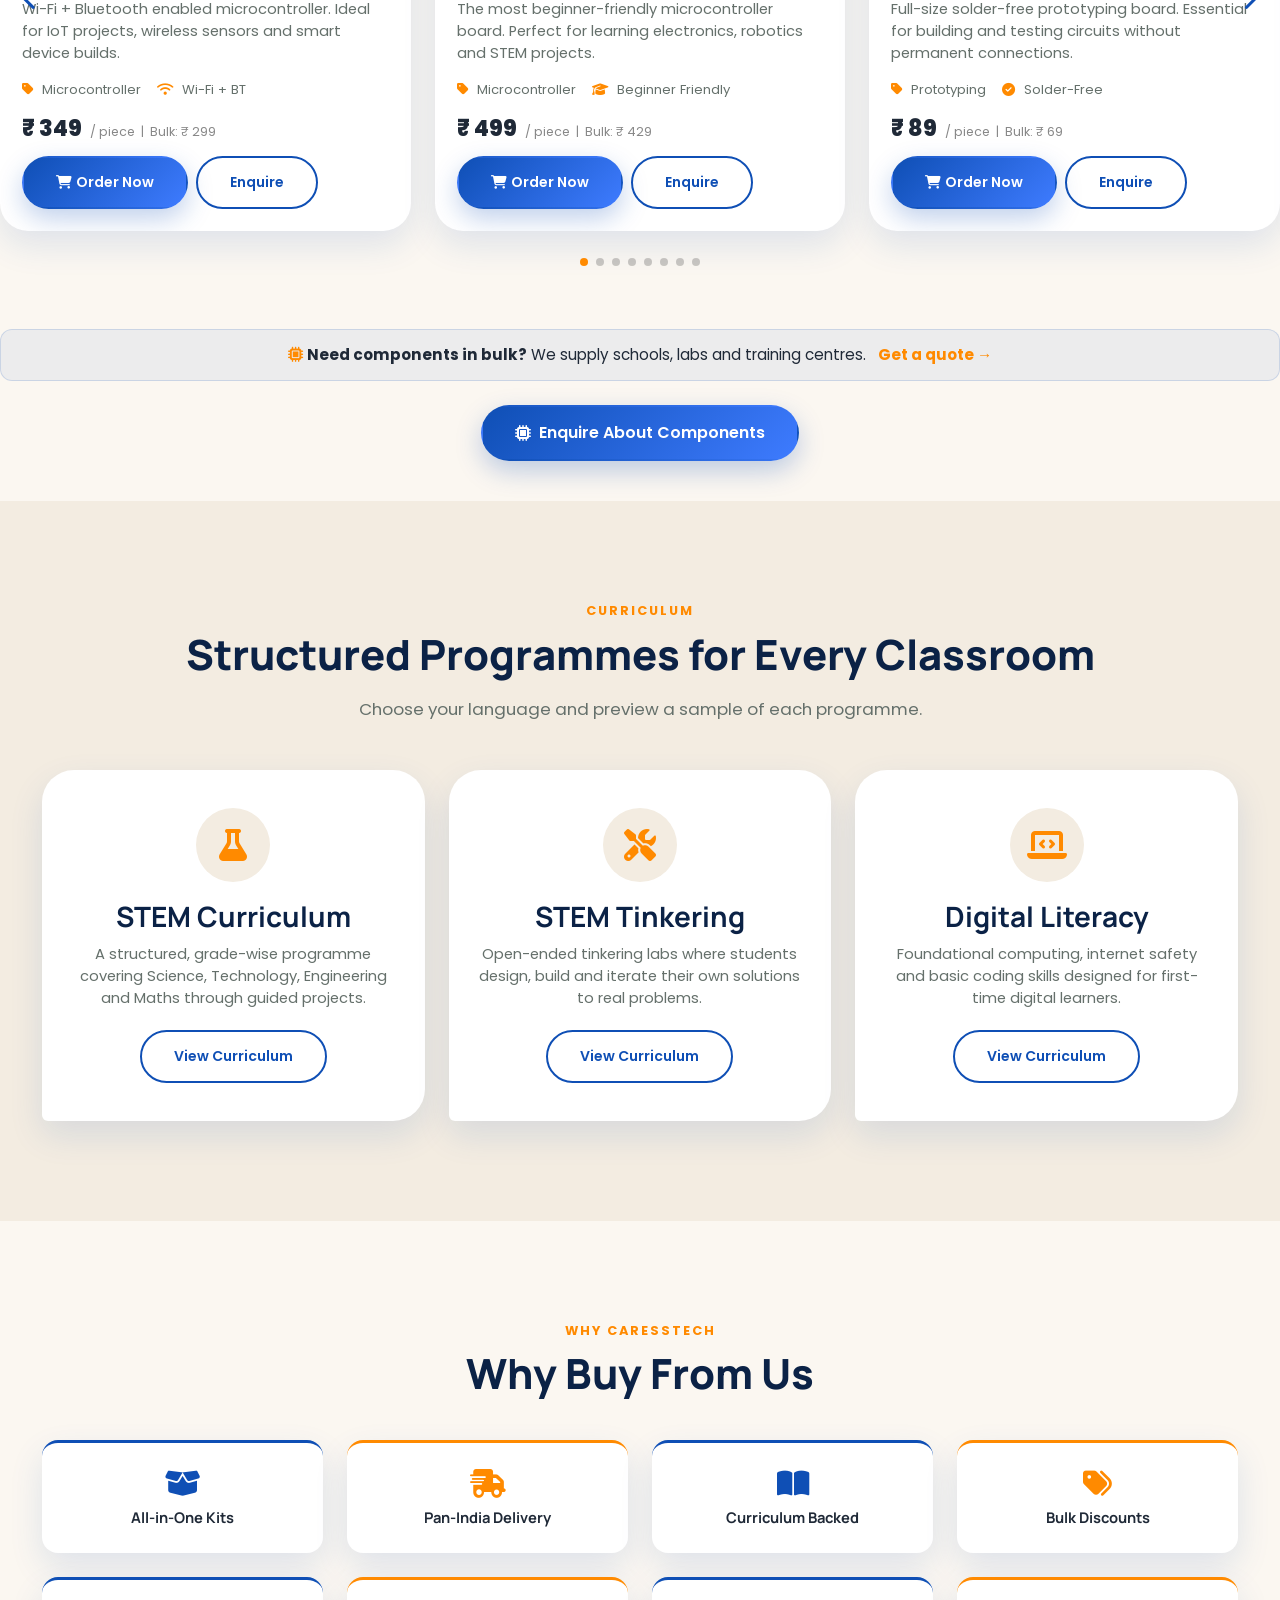
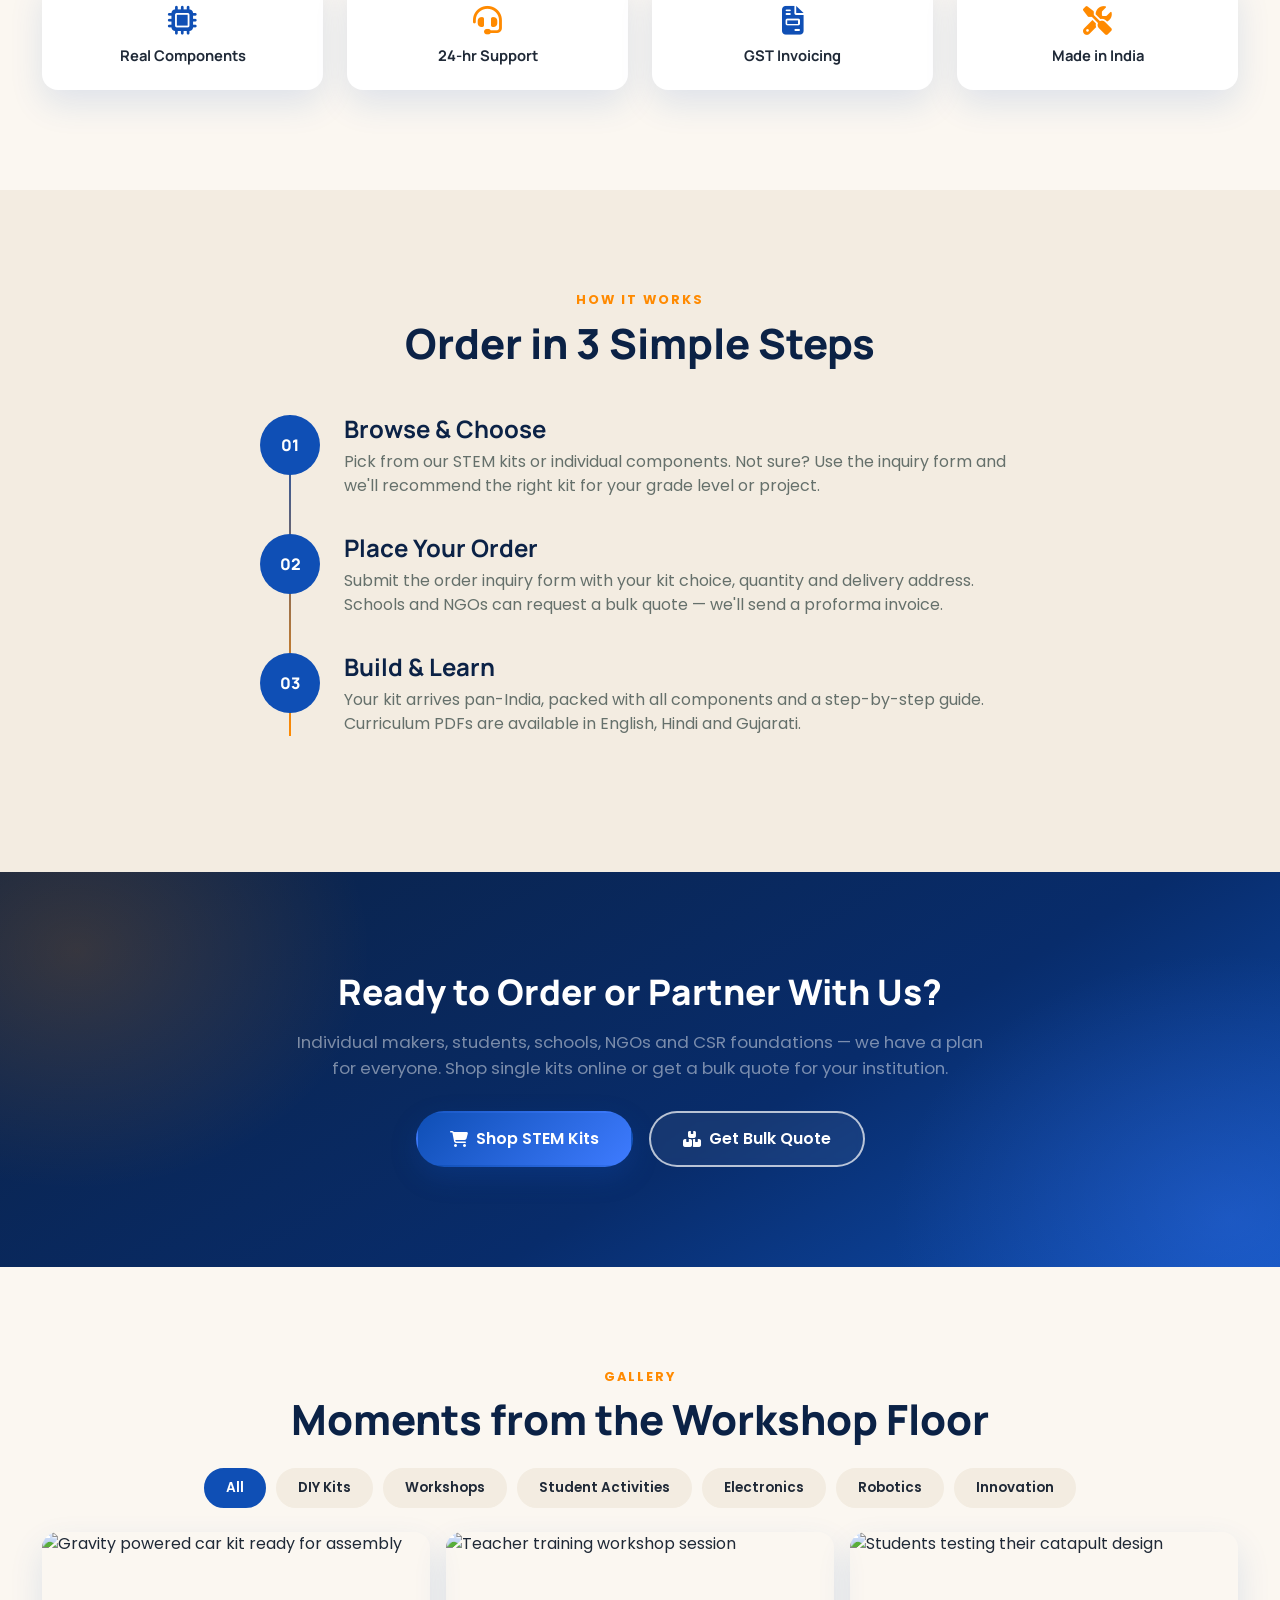
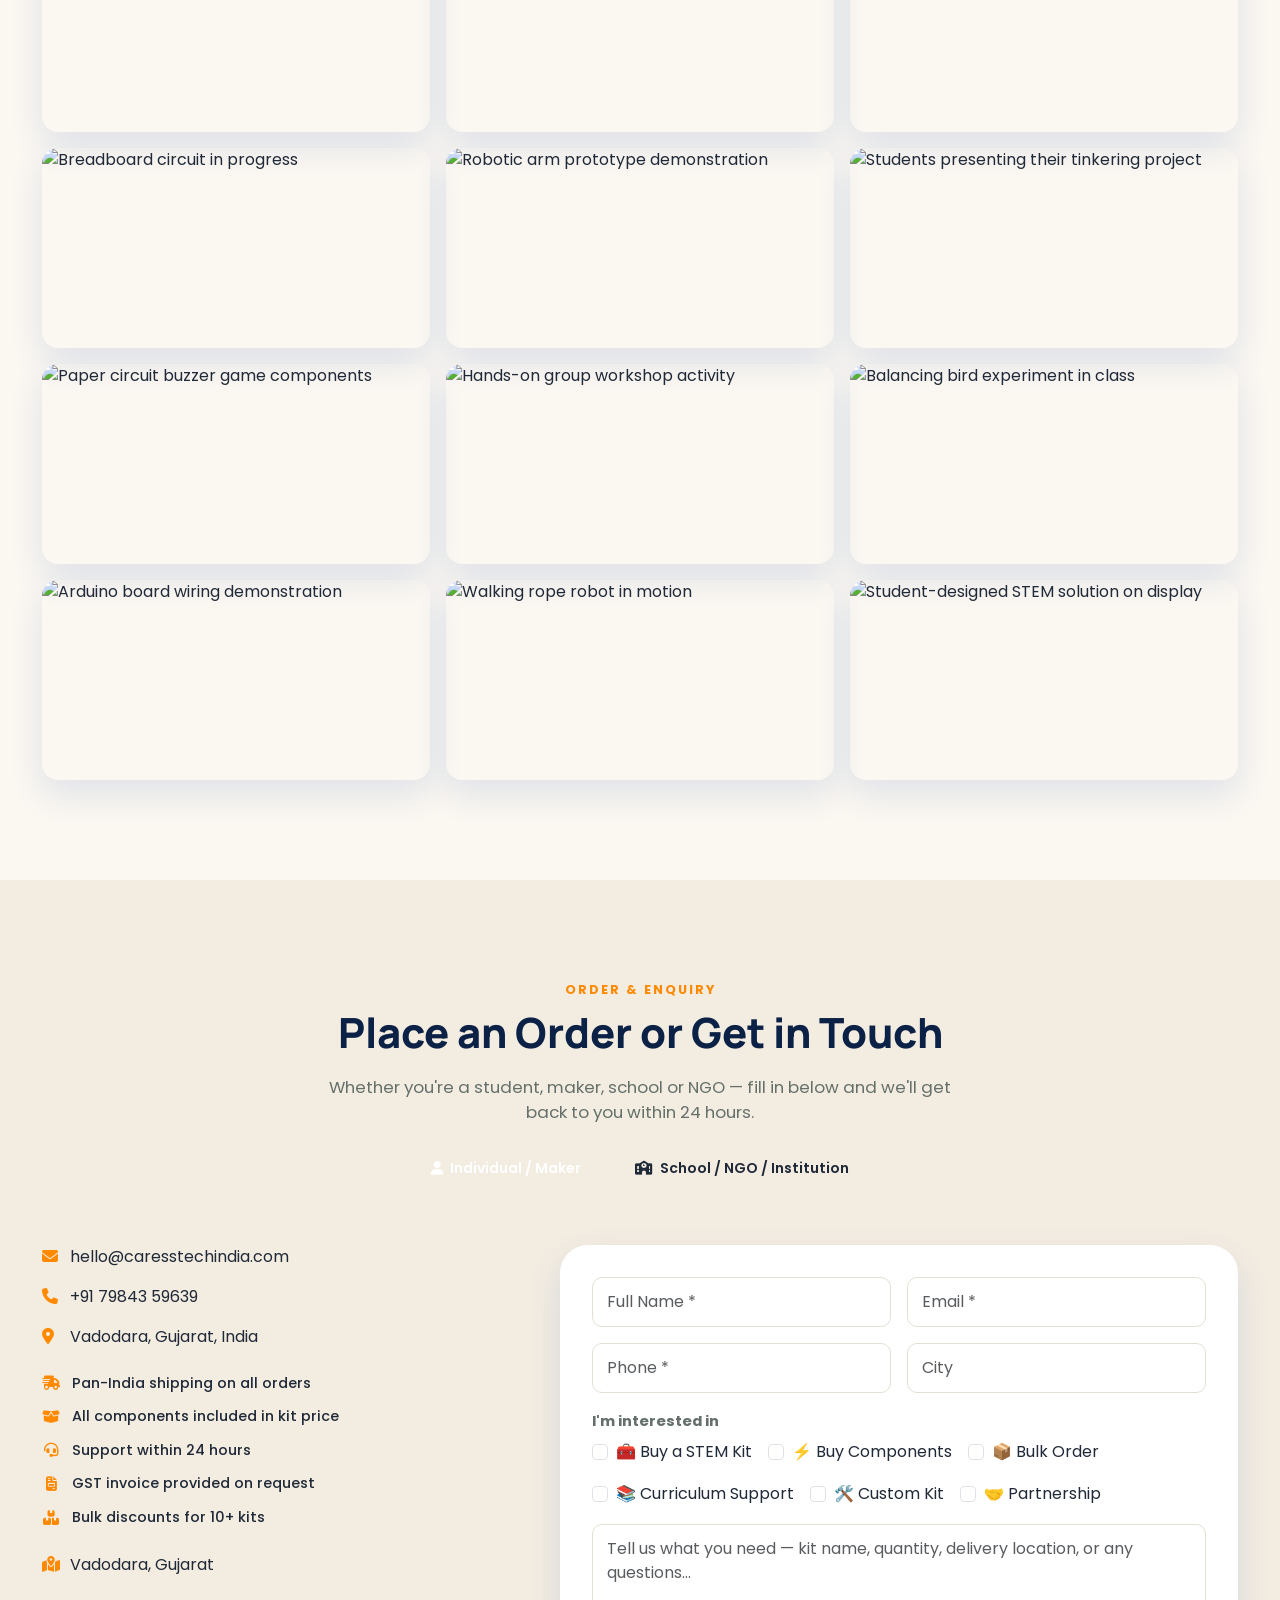
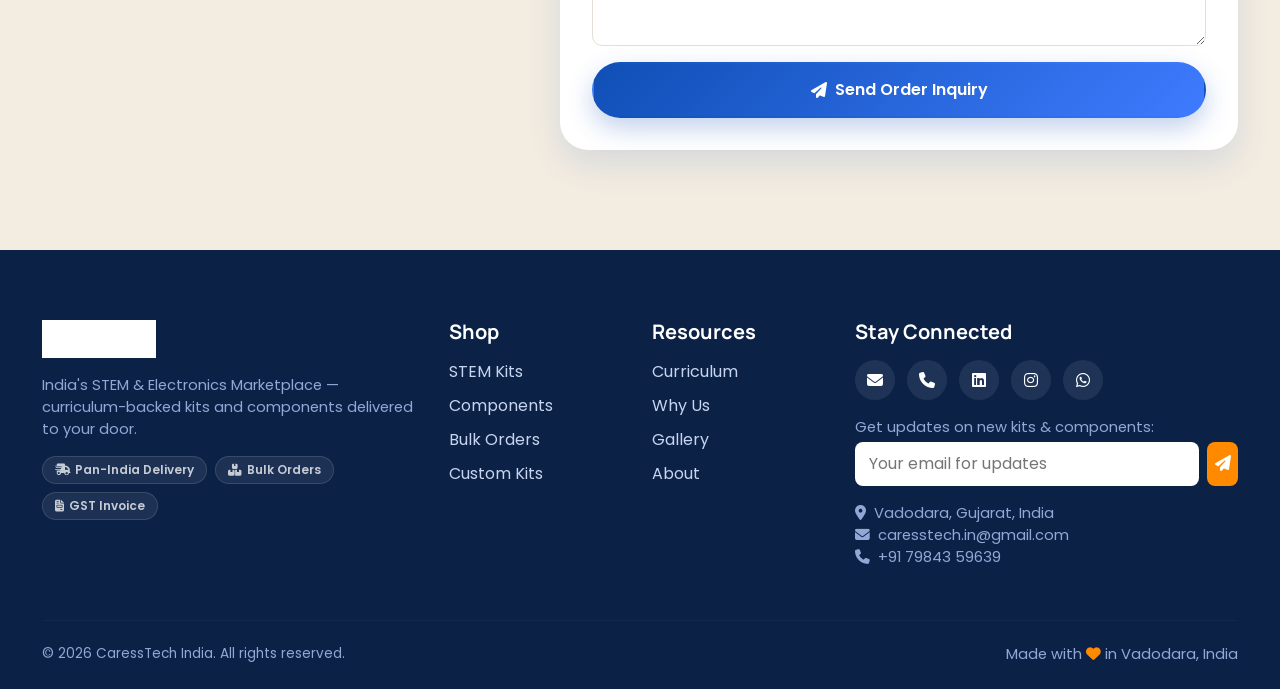
==== commit ee856fca: "Update index.html" ====
--- a/index.html
+++ b/index.html
@@ -338,20 +338,12 @@
   <div class="container">
     <p class="eyebrow text-center" data-aos="fade-up">Components Store</p>
     <h2 class="section-title text-center" data-aos="fade-up">Shop Electronics Components</h2>
-    <p class="section-lead text-center" data-aos="fade-up">Individual components and starter packs — available to order. <a href="#contact" class="text-orange fw-bold">Request a component →</a></p>
+    <p class="section-lead text-center" data-aos="fade-up">Individual components available to order<a href="#contact" class="text-orange fw-bold">Request a component →</a></p>
   </div>
   <div class="scroller" aria-label="Electronics components available to buy">
     <div class="scroller-track" id="componentTrack"></div>
   </div>
-</section>
-
-<!-- ============ ELECTRONICS COMPONENT STRIP ============ -->
-<section id="electronics" class="section-pad bg-tint">
-  <div class="container">
-    <p class="eyebrow text-center" data-aos="fade-up">Components Store</p>
-    <h2 class="section-title text-center" data-aos="fade-up">Shop Electronics Components</h2>
-    <p class="section-lead text-center" data-aos="fade-up">Individual components available to order. <a href="#contact" class="text-orange fw-bold">Request a component →</a></p>
-
+  
     <div class="swiper productSwiper mt-5" data-aos="fade-up">
       <div class="swiper-wrapper">
 
--- a/style.css
+++ b/style.css
@@ -455,6 +455,21 @@
   color: var(--navy);
 }
 
+/* --- Component card — available badge --- */
+.comp-available {
+  display: inline-flex;
+  align-items: center;
+  gap: 5px;
+  margin-top: 8px;
+  font-size: 0.72rem;
+  font-weight: 700;
+  color: #1e7e34;
+  background: #e6f4ea;
+  border-radius: 20px;
+  padding: 3px 10px;
+}
+.comp-available i { font-size: 0.65rem; }
+
 /* --- Buyer type tabs --- */
 .buyer-tabs { display: flex; justify-content: center; gap: 10px; flex-wrap: wrap; }
 .buyer-tab {
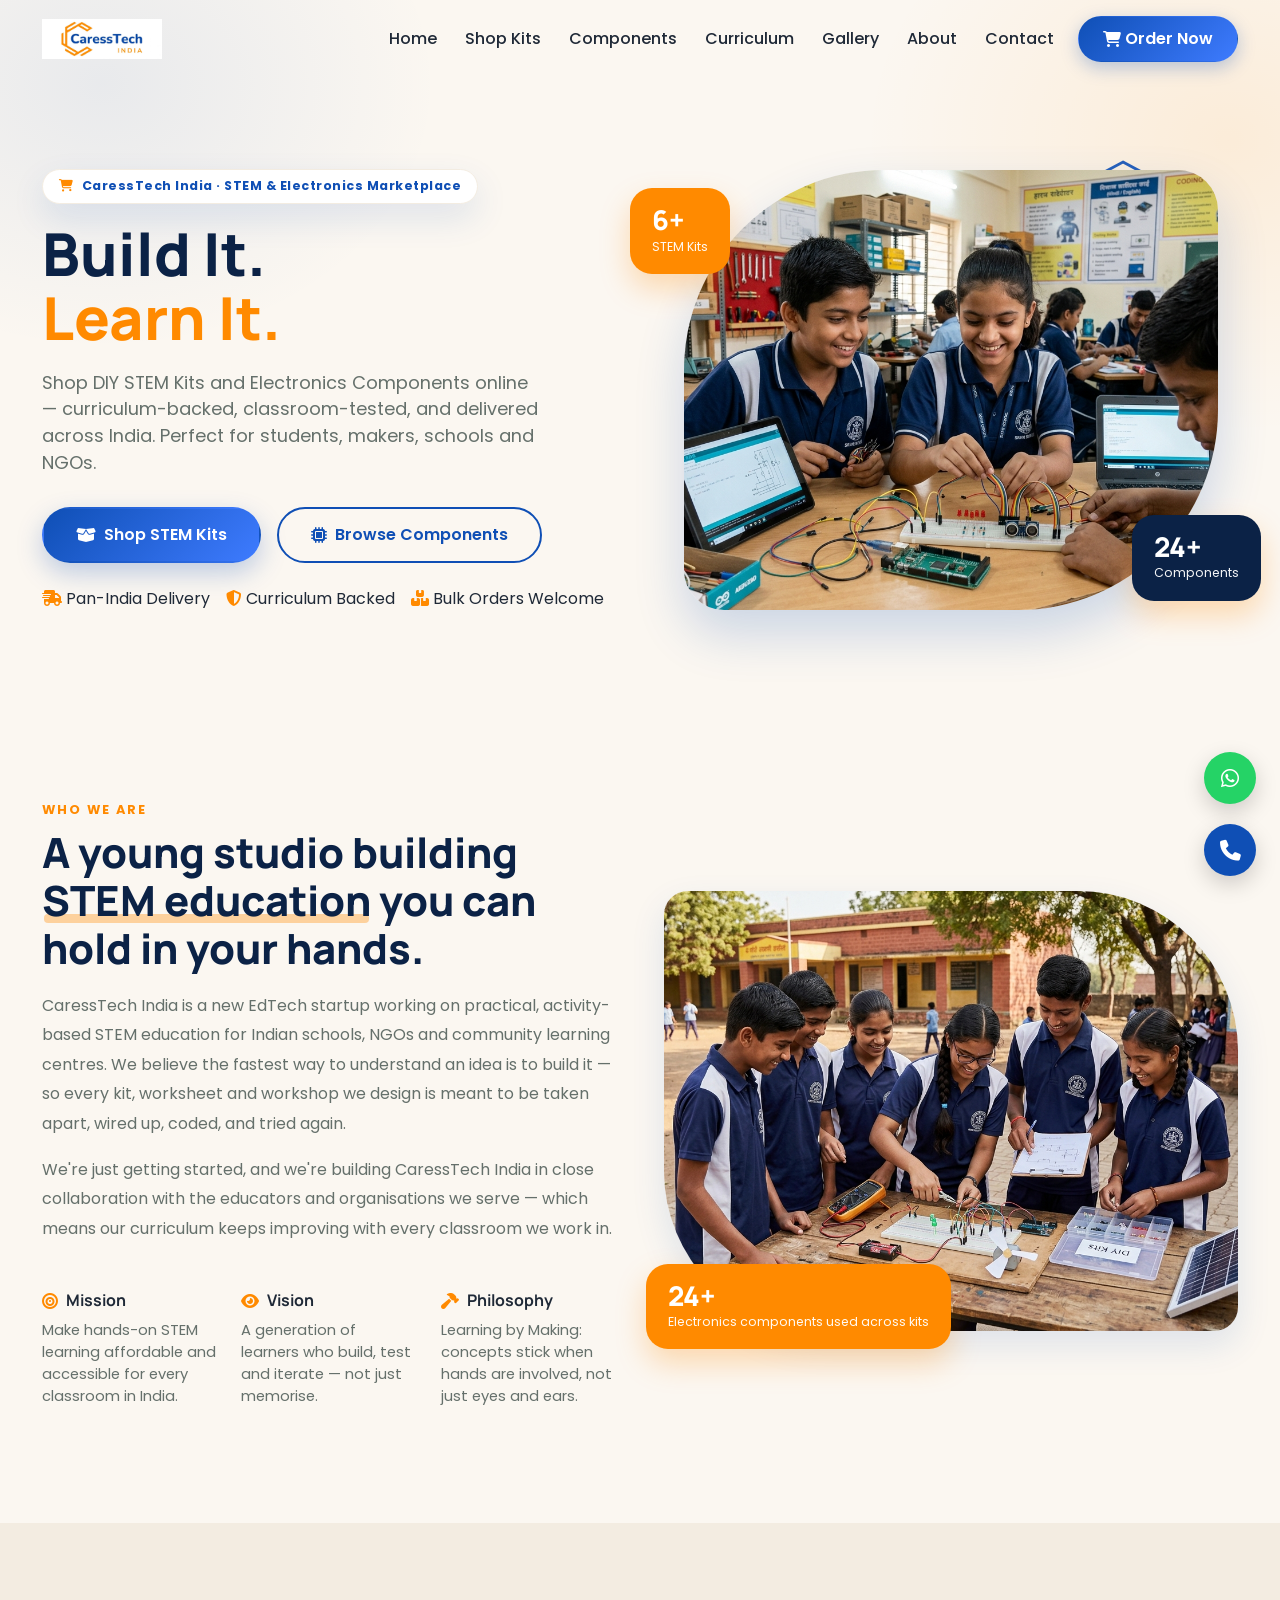
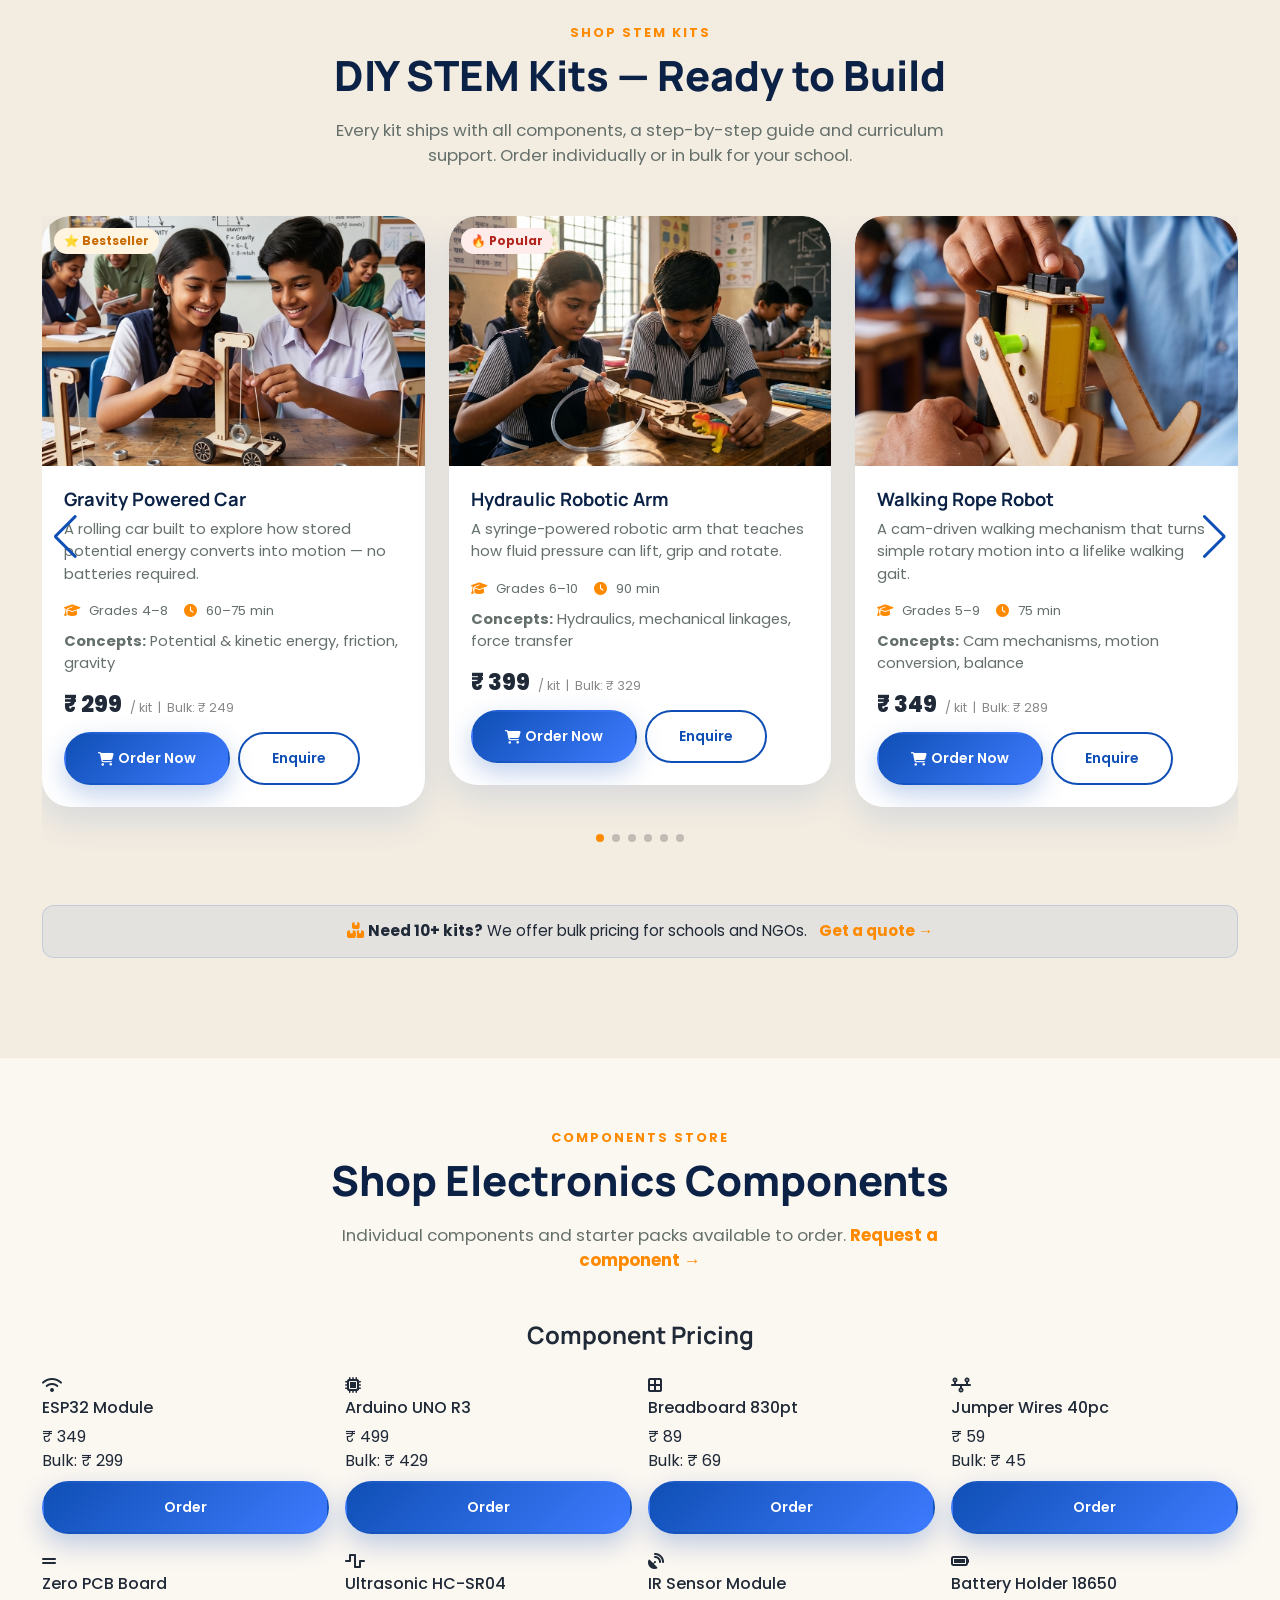
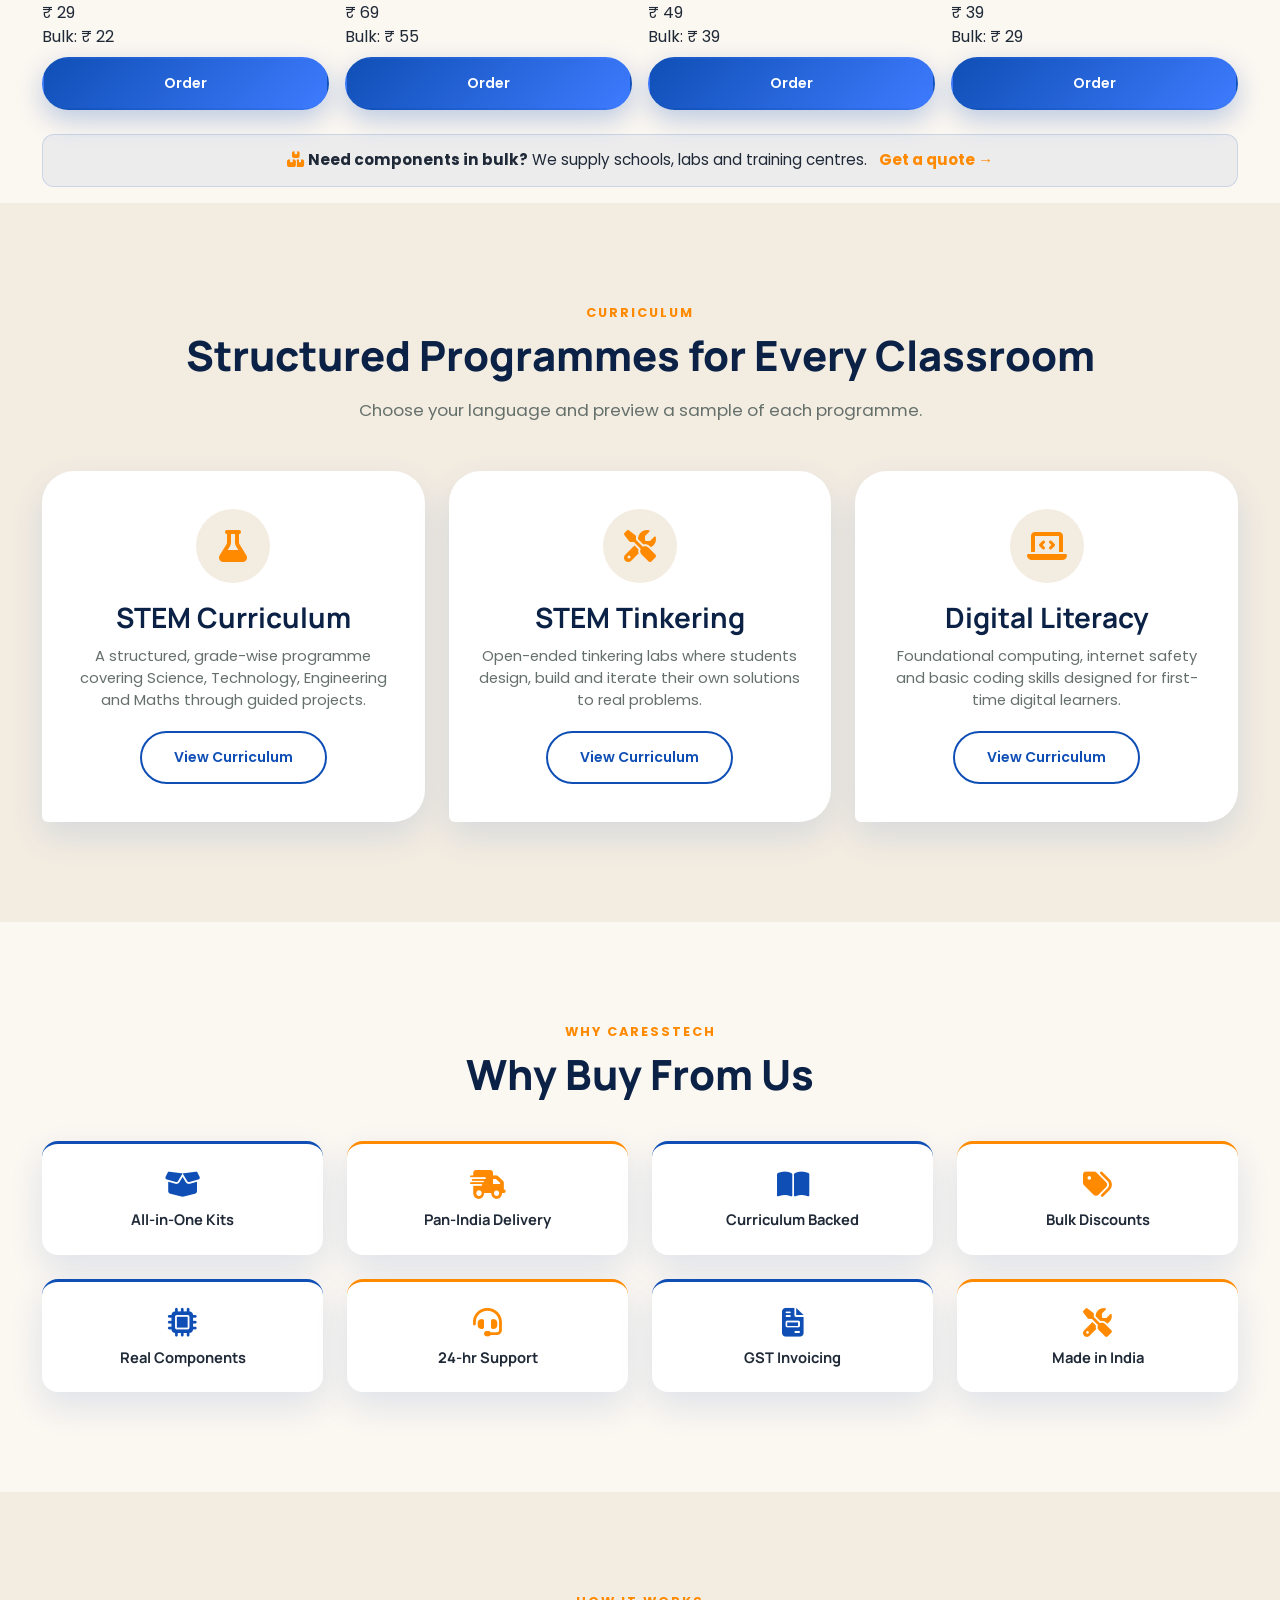
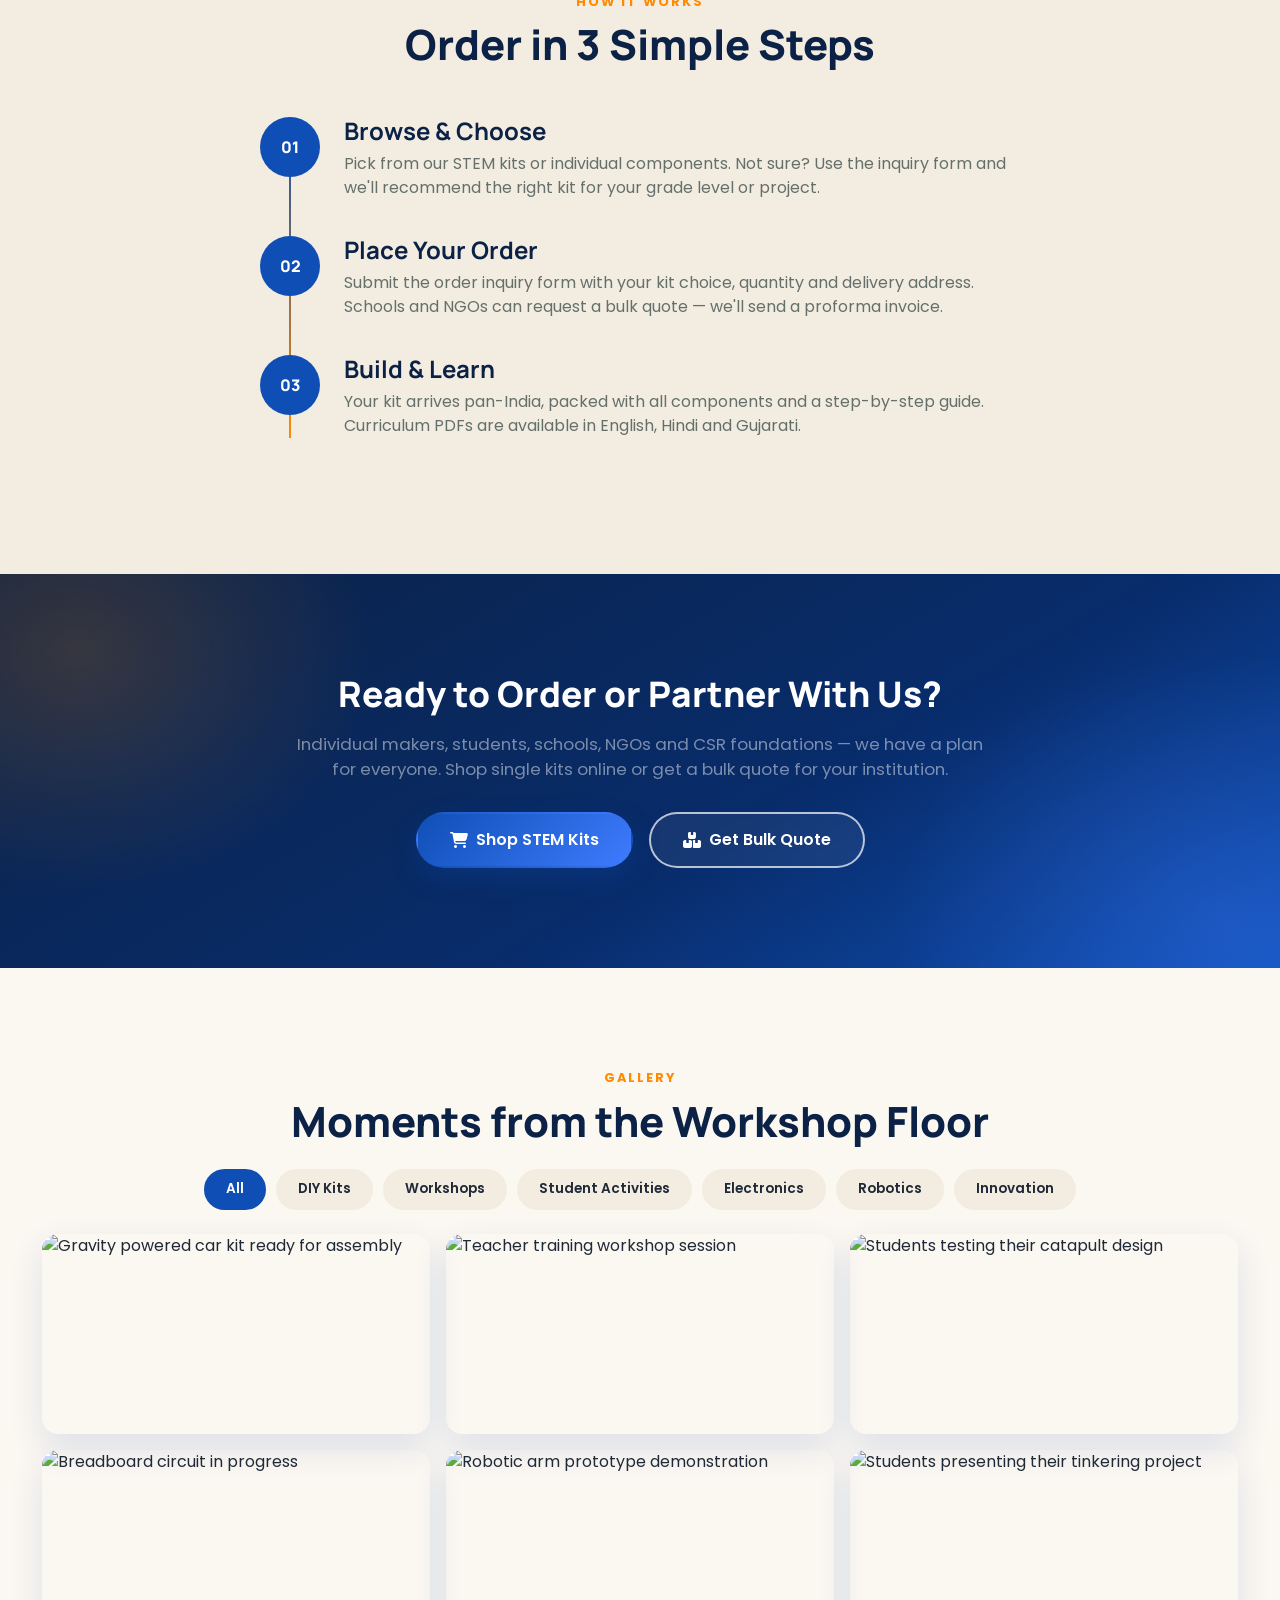
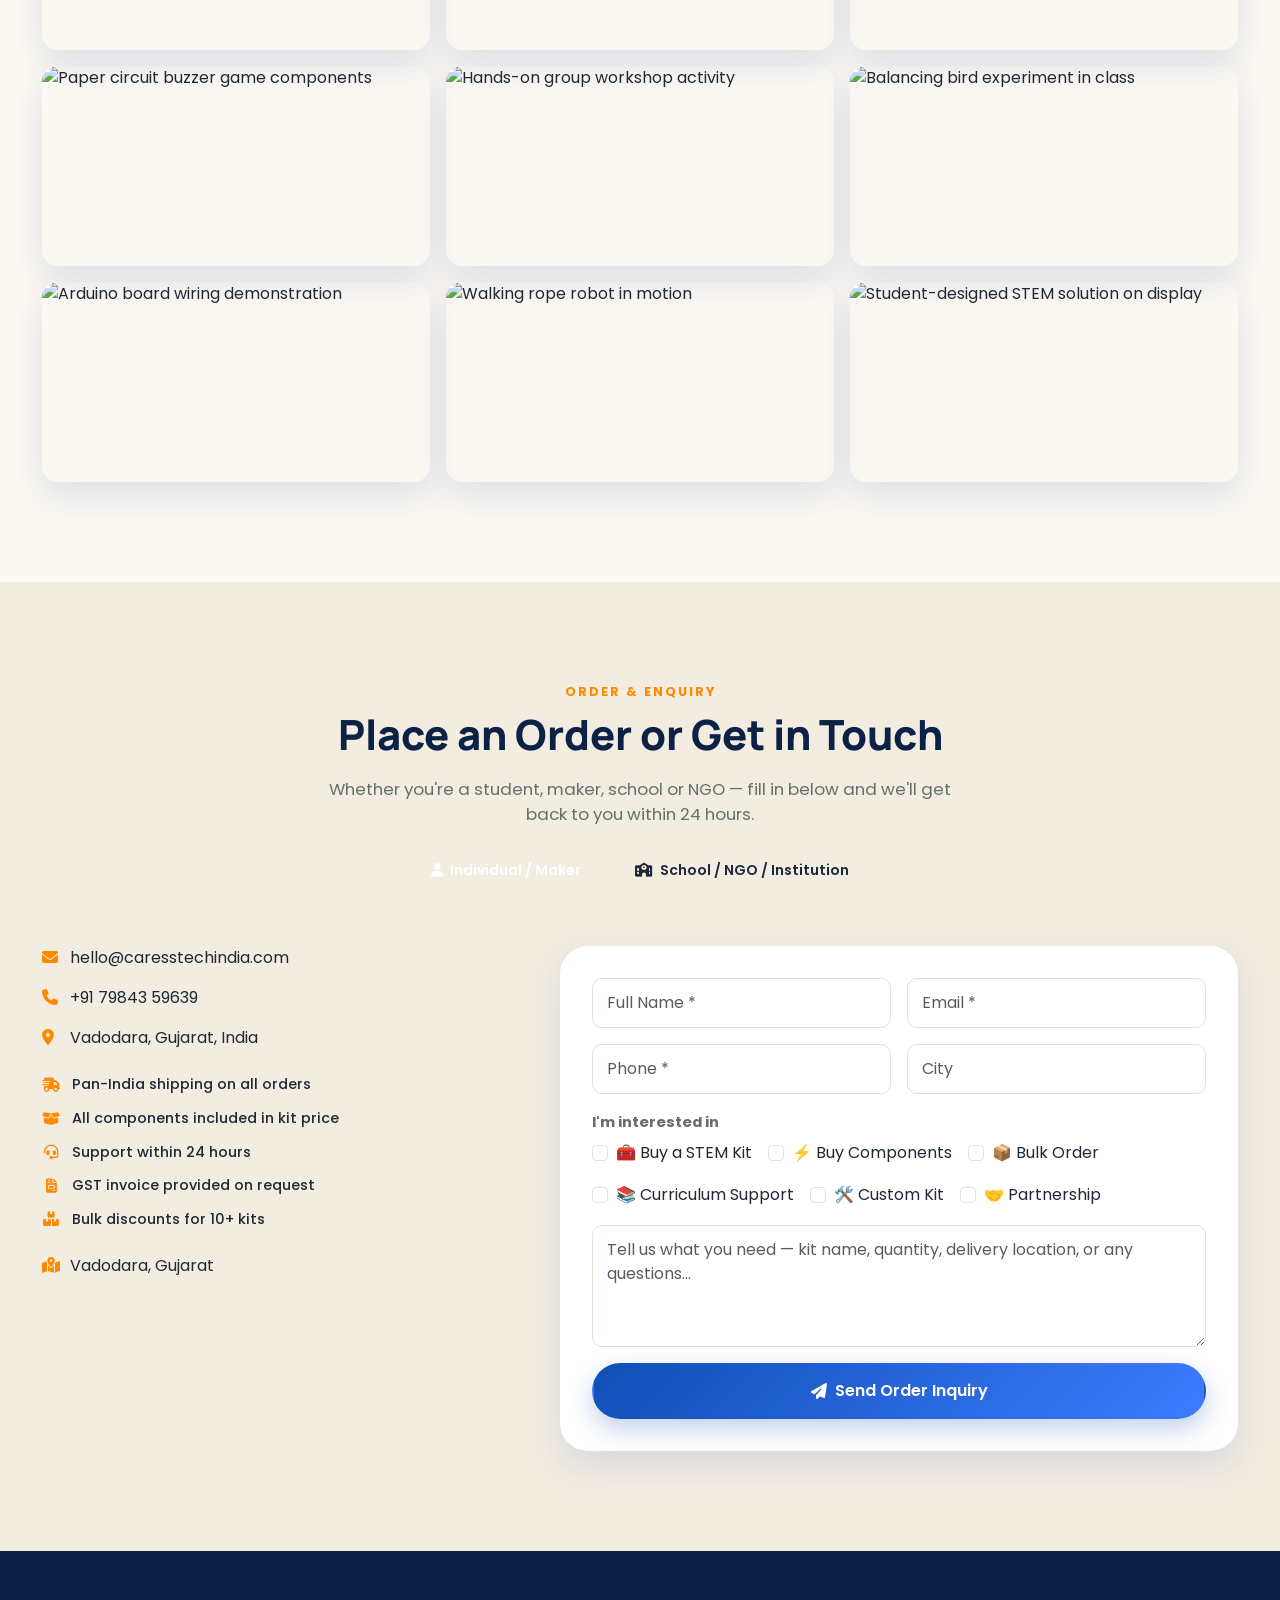
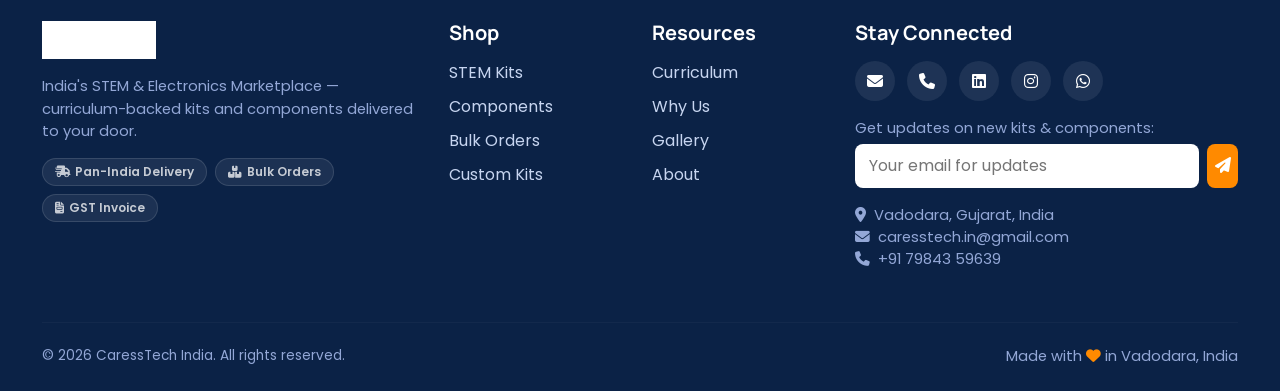
==== commit cca1b183: "Update index.html" ====
--- a/index.html
+++ b/index.html
@@ -334,212 +334,111 @@
 </section>
 
 <!-- ============ ELECTRONICS COMPONENT STRIP ============ -->
-<section id="electronics" class="section-pad-sm">
+<section id="electronics" class="section-pad-sm pb-3">
   <div class="container">
     <p class="eyebrow text-center" data-aos="fade-up">Components Store</p>
     <h2 class="section-title text-center" data-aos="fade-up">Shop Electronics Components</h2>
-    <p class="section-lead text-center" data-aos="fade-up">Individual components available to order<a href="#contact" class="text-orange fw-bold">Request a component →</a></p>
-  </div>
+    <p class="section-lead text-center" data-aos="fade-up">Individual components and starter packs available to order. <a href="#contact" class="text-orange fw-bold">Request a component →</a></p>
+  </div>
+
+  <!-- Original infinite scroll strip — unchanged -->
   <div class="scroller" aria-label="Electronics components available to buy">
     <div class="scroller-track" id="componentTrack"></div>
   </div>
-  
-    <div class="swiper productSwiper mt-5" data-aos="fade-up">
-      <div class="swiper-wrapper">
-
-        <div class="swiper-slide">
-          <div class="product-card">
-            <div class="product-badge bestseller">⭐ Bestseller</div>
-            <img src="assets/images/components/esp32.png" alt="ESP32 Module" class="product-photo-img">
-            <div class="product-body">
-              <h3>ESP32 Module</h3>
-              <p>Wi-Fi + Bluetooth enabled microcontroller. Ideal for IoT projects, wireless sensors and smart device builds.</p>
-              <ul class="product-meta">
-                <li><i class="fa-solid fa-tag"></i> Microcontroller</li>
-                <li><i class="fa-solid fa-wifi"></i> Wi-Fi + BT</li>
-              </ul>
-              <div class="product-price-row">
-                <span class="product-price">₹ 349</span>
-                <span class="price-note">/ piece &nbsp;|&nbsp; Bulk: ₹ 299</span>
-              </div>
-              <div class="product-btn-row">
-                <a href="#contact" class="btn btn-primary-brand btn-sm"><i class="fa-solid fa-cart-shopping me-1"></i> Order Now</a>
-                <a href="#contact" class="btn btn-outline-brand btn-sm">Enquire</a>
-              </div>
-            </div>
-          </div>
-        </div>
-
-        <div class="swiper-slide">
-          <div class="product-card">
-            <div class="product-badge popular">🔥 Popular</div>
-            <img src="assets/images/components/arduino_uno.png" alt="Arduino UNO" class="product-photo-img">
-            <div class="product-body">
-              <h3>Arduino UNO R3</h3>
-              <p>The most beginner-friendly microcontroller board. Perfect for learning electronics, robotics and STEM projects.</p>
-              <ul class="product-meta">
-                <li><i class="fa-solid fa-tag"></i> Microcontroller</li>
-                <li><i class="fa-solid fa-graduation-cap"></i> Beginner Friendly</li>
-              </ul>
-              <div class="product-price-row">
-                <span class="product-price">₹ 499</span>
-                <span class="price-note">/ piece &nbsp;|&nbsp; Bulk: ₹ 429</span>
-              </div>
-              <div class="product-btn-row">
-                <a href="#contact" class="btn btn-primary-brand btn-sm"><i class="fa-solid fa-cart-shopping me-1"></i> Order Now</a>
-                <a href="#contact" class="btn btn-outline-brand btn-sm">Enquire</a>
-              </div>
-            </div>
-          </div>
-        </div>
-
-        <div class="swiper-slide">
-          <div class="product-card">
-            <img src="assets/images/components/breadboard.png" alt="Breadboard 830 Points" class="product-photo-img">
-            <div class="product-body">
-              <h3>Breadboard 830 Points</h3>
-              <p>Full-size solder-free prototyping board. Essential for building and testing circuits without permanent connections.</p>
-              <ul class="product-meta">
-                <li><i class="fa-solid fa-tag"></i> Prototyping</li>
-                <li><i class="fa-solid fa-circle-check"></i> Solder-Free</li>
-              </ul>
-              <div class="product-price-row">
-                <span class="product-price">₹ 89</span>
-                <span class="price-note">/ piece &nbsp;|&nbsp; Bulk: ₹ 69</span>
-              </div>
-              <div class="product-btn-row">
-                <a href="#contact" class="btn btn-primary-brand btn-sm"><i class="fa-solid fa-cart-shopping me-1"></i> Order Now</a>
-                <a href="#contact" class="btn btn-outline-brand btn-sm">Enquire</a>
-              </div>
-            </div>
-          </div>
-        </div>
-
-        <div class="swiper-slide">
-          <div class="product-card">
-            <img src="assets/images/components/jumper_wires.png" alt="Jumper Wires Pack" class="product-photo-img">
-            <div class="product-body">
-              <h3>Jumper Wires (40 Pack)</h3>
-              <p>Male-to-male, male-to-female and female-to-female wires for quick breadboard and module connections.</p>
-              <ul class="product-meta">
-                <li><i class="fa-solid fa-tag"></i> Wiring</li>
-                <li><i class="fa-solid fa-layer-group"></i> M-M / M-F / F-F</li>
-              </ul>
-              <div class="product-price-row">
-                <span class="product-price">₹ 59</span>
-                <span class="price-note">/ pack &nbsp;|&nbsp; Bulk: ₹ 45</span>
-              </div>
-              <div class="product-btn-row">
-                <a href="#contact" class="btn btn-primary-brand btn-sm"><i class="fa-solid fa-cart-shopping me-1"></i> Order Now</a>
-                <a href="#contact" class="btn btn-outline-brand btn-sm">Enquire</a>
-              </div>
-            </div>
-          </div>
-        </div>
-
-        <div class="swiper-slide">
-          <div class="product-card">
-            <div class="product-badge new">🆕 New</div>
-            <img src="assets/images/components/zero_pcb.png" alt="Zero PCB" class="product-photo-img">
-            <div class="product-body">
-              <h3>Zero PCB Board</h3>
-              <p>General-purpose perforated PCB for soldering permanent circuits. Available in 5x7 cm and 7x9 cm sizes.</p>
-              <ul class="product-meta">
-                <li><i class="fa-solid fa-tag"></i> PCB</li>
-                <li><i class="fa-solid fa-ruler-combined"></i> 5×7 / 7×9 cm</li>
-              </ul>
-              <div class="product-price-row">
-                <span class="product-price">₹ 29</span>
-                <span class="price-note">/ piece &nbsp;|&nbsp; Bulk: ₹ 22</span>
-              </div>
-              <div class="product-btn-row">
-                <a href="#contact" class="btn btn-primary-brand btn-sm"><i class="fa-solid fa-cart-shopping me-1"></i> Order Now</a>
-                <a href="#contact" class="btn btn-outline-brand btn-sm">Enquire</a>
-              </div>
-            </div>
-          </div>
-        </div>
-
-        <div class="swiper-slide">
-          <div class="product-card">
-            <img src="assets/images/components/ultrasonic_sensor.png" alt="Ultrasonic Sensor HC-SR04" class="product-photo-img">
-            <div class="product-body">
-              <h3>Ultrasonic Sensor HC-SR04</h3>
-              <p>Measures distance using sound waves. Used in obstacle-avoidance robots and proximity detection projects.</p>
-              <ul class="product-meta">
-                <li><i class="fa-solid fa-tag"></i> Sensor</li>
-                <li><i class="fa-solid fa-ruler"></i> Range: 2–400 cm</li>
-              </ul>
-              <div class="product-price-row">
-                <span class="product-price">₹ 69</span>
-                <span class="price-note">/ piece &nbsp;|&nbsp; Bulk: ₹ 55</span>
-              </div>
-              <div class="product-btn-row">
-                <a href="#contact" class="btn btn-primary-brand btn-sm"><i class="fa-solid fa-cart-shopping me-1"></i> Order Now</a>
-                <a href="#contact" class="btn btn-outline-brand btn-sm">Enquire</a>
-              </div>
-            </div>
-          </div>
-        </div>
-
-        <div class="swiper-slide">
-          <div class="product-card">
-            <img src="assets/images/components/ir_sensor.png" alt="IR Sensor Module" class="product-photo-img">
-            <div class="product-body">
-              <h3>IR Sensor Module</h3>
-              <p>Infrared proximity and line-detection sensor. Great for line-following robots and object detection builds.</p>
-              <ul class="product-meta">
-                <li><i class="fa-solid fa-tag"></i> Sensor</li>
-                <li><i class="fa-solid fa-robot"></i> Line Following</li>
-              </ul>
-              <div class="product-price-row">
-                <span class="product-price">₹ 49</span>
-                <span class="price-note">/ piece &nbsp;|&nbsp; Bulk: ₹ 39</span>
-              </div>
-              <div class="product-btn-row">
-                <a href="#contact" class="btn btn-primary-brand btn-sm"><i class="fa-solid fa-cart-shopping me-1"></i> Order Now</a>
-                <a href="#contact" class="btn btn-outline-brand btn-sm">Enquire</a>
-              </div>
-            </div>
-          </div>
-        </div>
-
-        <div class="swiper-slide">
-          <div class="product-card">
-            <img src="assets/images/components/battery_holder.png" alt="18650 Battery Holder" class="product-photo-img">
-            <div class="product-body">
-              <h3>18650 Battery Holder</h3>
-              <p>Single and double cell holders for portable power supply in standalone Arduino and ESP32 projects.</p>
-              <ul class="product-meta">
-                <li><i class="fa-solid fa-tag"></i> Power</li>
-                <li><i class="fa-solid fa-battery-full"></i> 3.7V / 7.4V</li>
-              </ul>
-              <div class="product-price-row">
-                <span class="product-price">₹ 39</span>
-                <span class="price-note">/ piece &nbsp;|&nbsp; Bulk: ₹ 29</span>
-              </div>
-              <div class="product-btn-row">
-                <a href="#contact" class="btn btn-primary-brand btn-sm"><i class="fa-solid fa-cart-shopping me-1"></i> Order Now</a>
-                <a href="#contact" class="btn btn-outline-brand btn-sm">Enquire</a>
-              </div>
-            </div>
-          </div>
-        </div>
-
-      </div>
-      <div class="swiper-pagination"></div>
-      <div class="swiper-button-prev"></div>
-      <div class="swiper-button-next"></div>
-    </div>
-
-    <div class="bulk-nudge text-center mt-5" data-aos="fade-up">
-      <i class="fa-solid fa-microchip text-orange"></i>
+
+  <!-- Pricing grid -->
+  <div class="container mt-5">
+    <h4 class="text-center fw-bold mb-4" data-aos="fade-up">Component Pricing</h4>
+    <div class="row g-3" data-aos="fade-up">
+
+      <div class="col-6 col-md-3">
+        <div class="comp-price-card">
+          <div class="comp-price-icon"><i class="fa-solid fa-wifi"></i></div>
+          <h6>ESP32 Module</h6>
+          <div class="comp-price">₹ 349</div>
+          <div class="comp-bulk">Bulk: ₹ 299</div>
+          <a href="#contact" class="btn btn-primary-brand btn-sm mt-2 w-100">Order</a>
+        </div>
+      </div>
+
+      <div class="col-6 col-md-3">
+        <div class="comp-price-card">
+          <div class="comp-price-icon bestseller-icon"><i class="fa-solid fa-microchip"></i></div>
+          <h6>Arduino UNO R3</h6>
+          <div class="comp-price">₹ 499</div>
+          <div class="comp-bulk">Bulk: ₹ 429</div>
+          <a href="#contact" class="btn btn-primary-brand btn-sm mt-2 w-100">Order</a>
+        </div>
+      </div>
+
+      <div class="col-6 col-md-3">
+        <div class="comp-price-card">
+          <div class="comp-price-icon"><i class="fa-solid fa-border-all"></i></div>
+          <h6>Breadboard 830pt</h6>
+          <div class="comp-price">₹ 89</div>
+          <div class="comp-bulk">Bulk: ₹ 69</div>
+          <a href="#contact" class="btn btn-primary-brand btn-sm mt-2 w-100">Order</a>
+        </div>
+      </div>
+
+      <div class="col-6 col-md-3">
+        <div class="comp-price-card">
+          <div class="comp-price-icon"><i class="fa-solid fa-timeline"></i></div>
+          <h6>Jumper Wires 40pc</h6>
+          <div class="comp-price">₹ 59</div>
+          <div class="comp-bulk">Bulk: ₹ 45</div>
+          <a href="#contact" class="btn btn-primary-brand btn-sm mt-2 w-100">Order</a>
+        </div>
+      </div>
+
+      <div class="col-6 col-md-3">
+        <div class="comp-price-card">
+          <div class="comp-price-icon"><i class="fa-solid fa-grip-lines"></i></div>
+          <h6>Zero PCB Board</h6>
+          <div class="comp-price">₹ 29</div>
+          <div class="comp-bulk">Bulk: ₹ 22</div>
+          <a href="#contact" class="btn btn-primary-brand btn-sm mt-2 w-100">Order</a>
+        </div>
+      </div>
+
+      <div class="col-6 col-md-3">
+        <div class="comp-price-card">
+          <div class="comp-price-icon"><i class="fa-solid fa-wave-square"></i></div>
+          <h6>Ultrasonic HC-SR04</h6>
+          <div class="comp-price">₹ 69</div>
+          <div class="comp-bulk">Bulk: ₹ 55</div>
+          <a href="#contact" class="btn btn-primary-brand btn-sm mt-2 w-100">Order</a>
+        </div>
+      </div>
+
+      <div class="col-6 col-md-3">
+        <div class="comp-price-card">
+          <div class="comp-price-icon"><i class="fa-solid fa-satellite-dish"></i></div>
+          <h6>IR Sensor Module</h6>
+          <div class="comp-price">₹ 49</div>
+          <div class="comp-bulk">Bulk: ₹ 39</div>
+          <a href="#contact" class="btn btn-primary-brand btn-sm mt-2 w-100">Order</a>
+        </div>
+      </div>
+
+      <div class="col-6 col-md-3">
+        <div class="comp-price-card">
+          <div class="comp-price-icon"><i class="fa-solid fa-battery-full"></i></div>
+          <h6>Battery Holder 18650</h6>
+          <div class="comp-price">₹ 39</div>
+          <div class="comp-bulk">Bulk: ₹ 29</div>
+          <a href="#contact" class="btn btn-primary-brand btn-sm mt-2 w-100">Order</a>
+        </div>
+      </div>
+
+    </div>
+
+    <!-- Bulk nudge -->
+    <div class="bulk-nudge text-center mt-4" data-aos="fade-up">
+      <i class="fa-solid fa-boxes-stacked text-orange"></i>
       <strong> Need components in bulk?</strong> We supply schools, labs and training centres.
       <a href="#contact" class="ms-2 text-orange fw-bold">Get a quote →</a>
     </div>
-  </div>
-  <div class="container text-center mt-4" data-aos="fade-up">
-    <a href="#contact" class="btn btn-primary-brand"><i class="fa-solid fa-microchip me-2"></i>Enquire About Components</a>
   </div>
 </section>
   
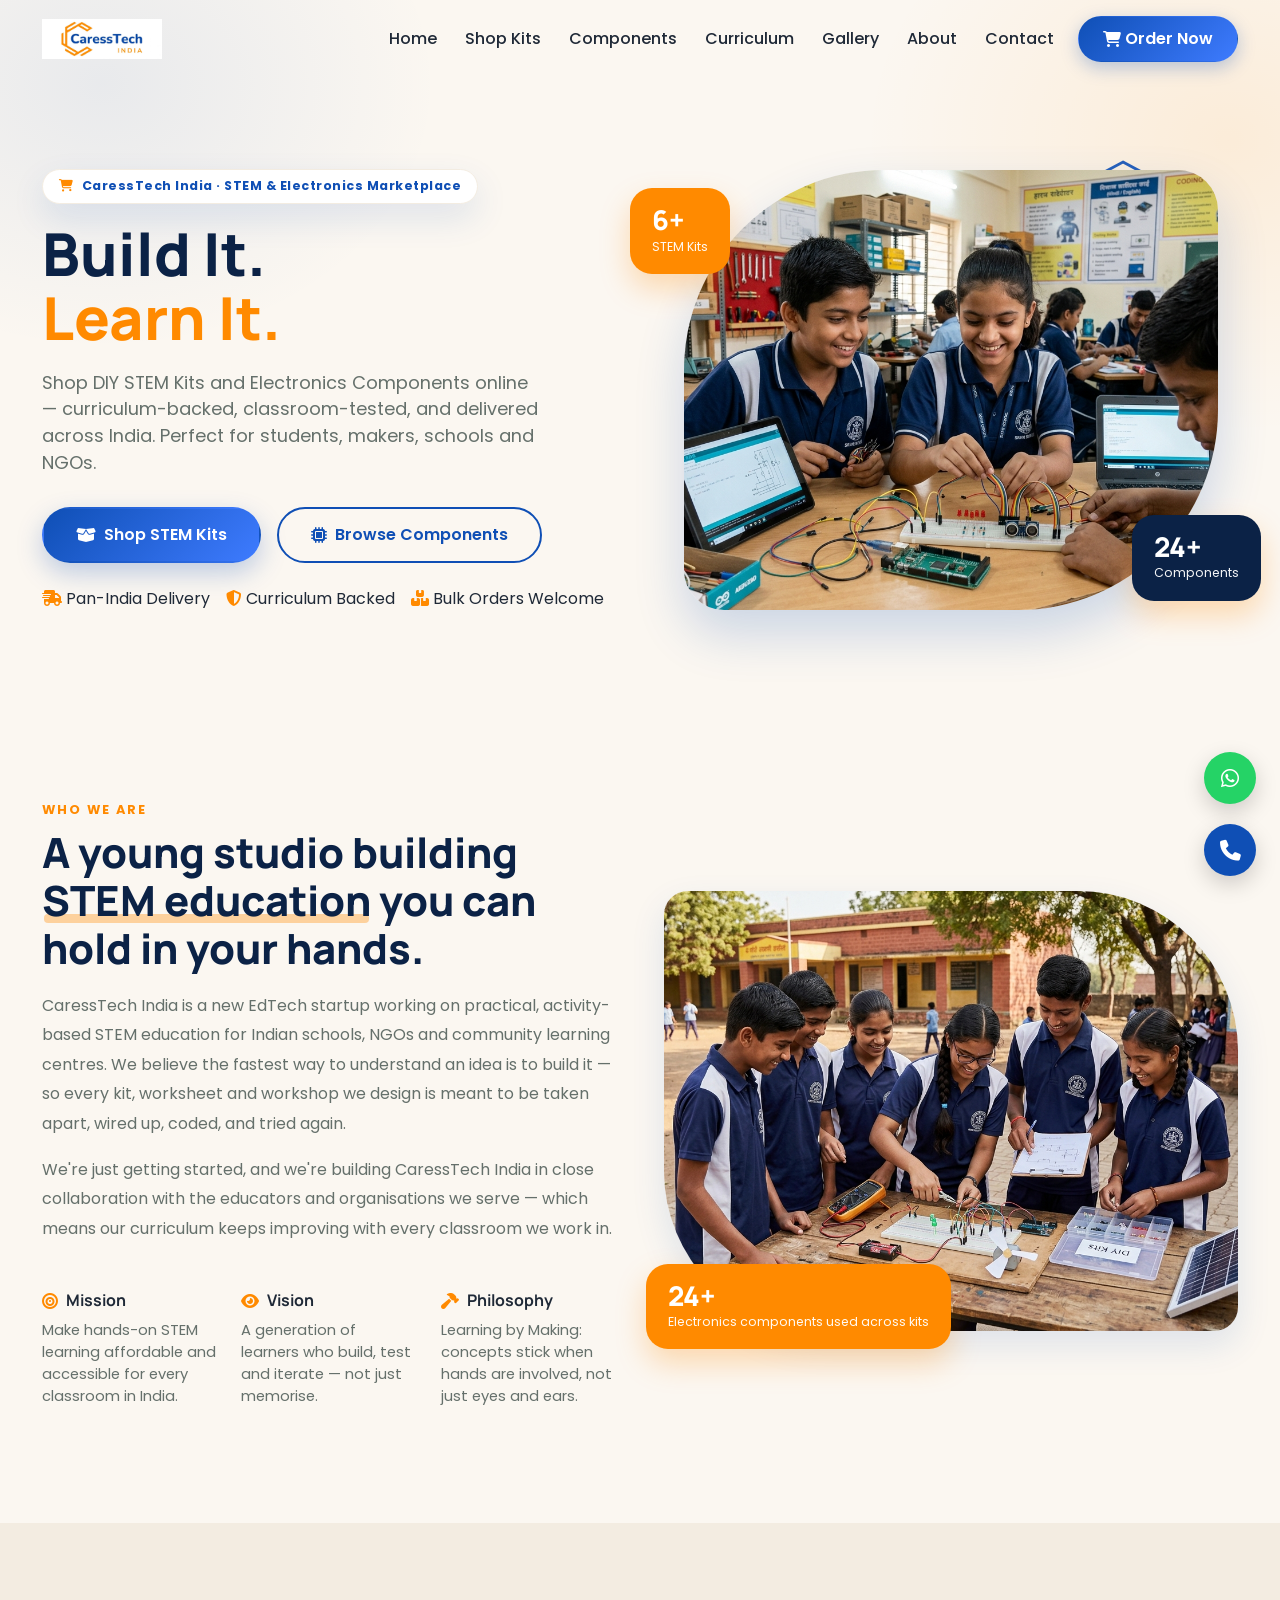
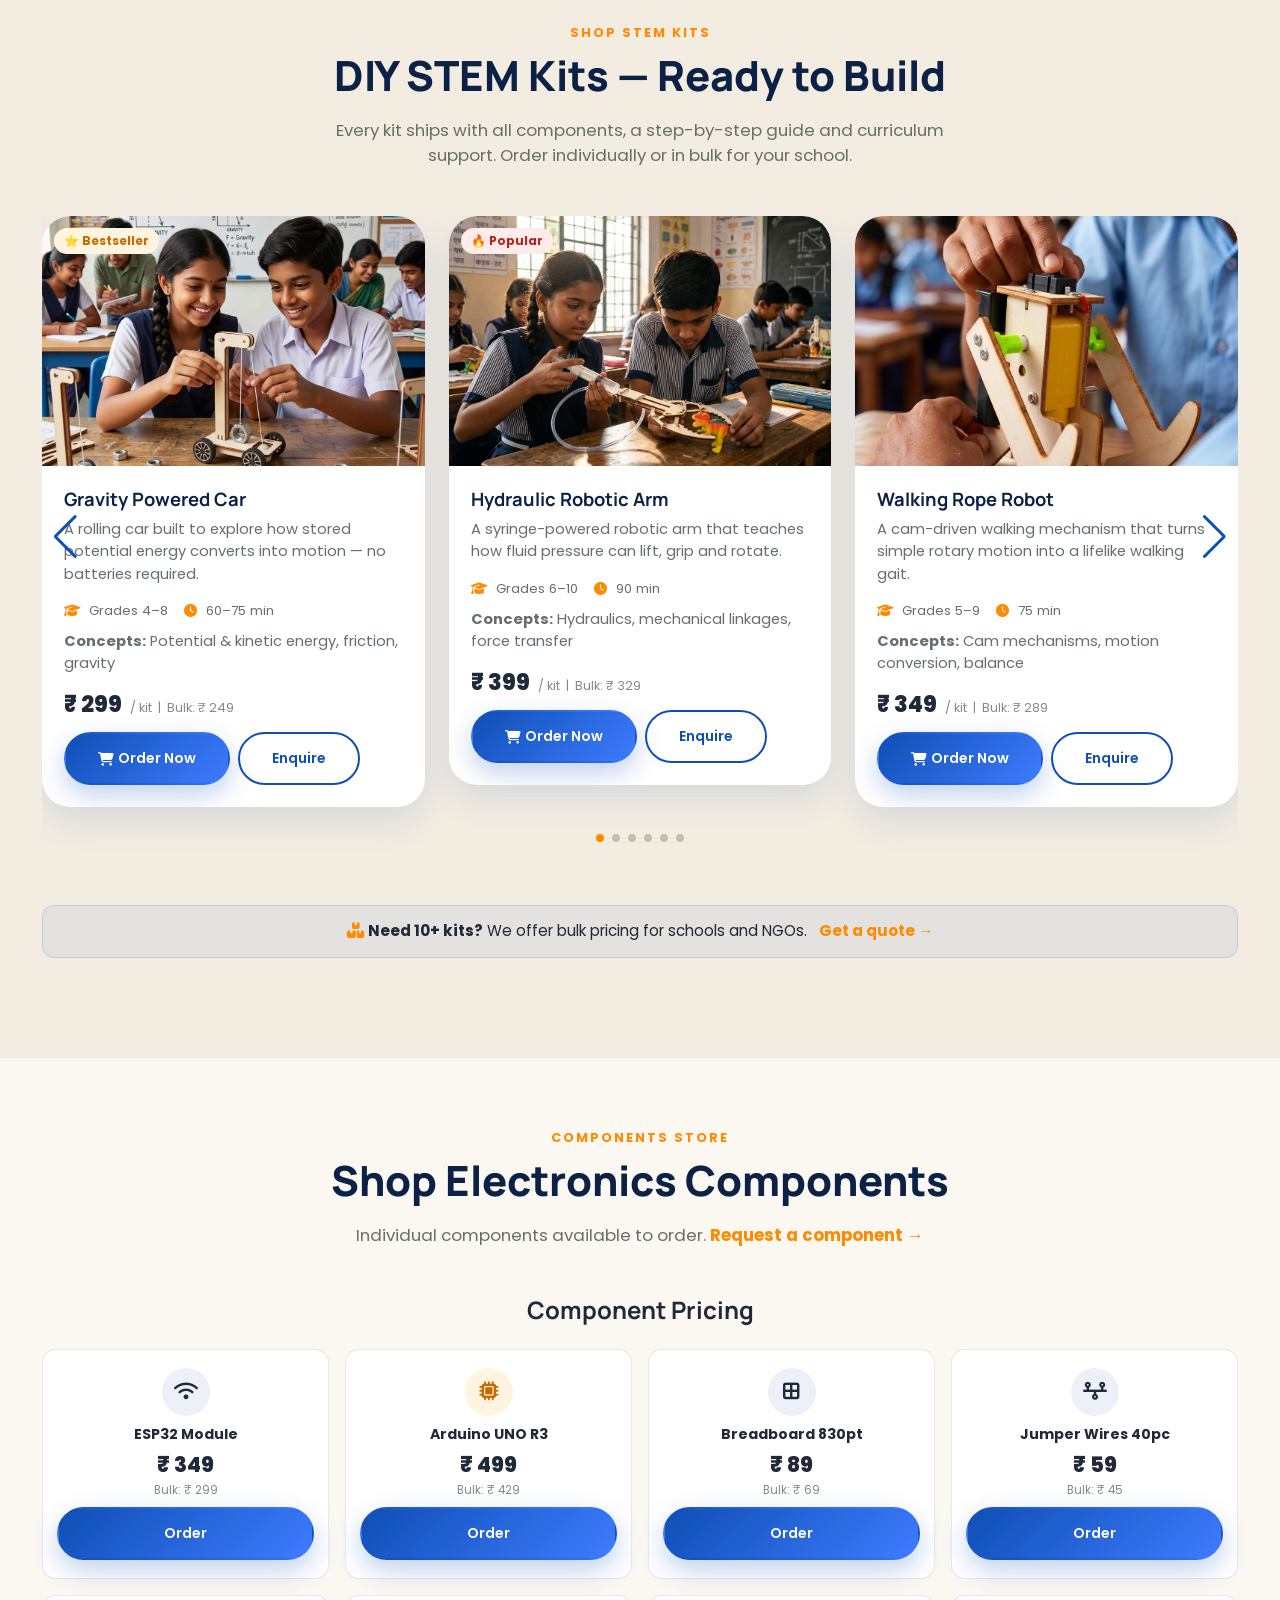
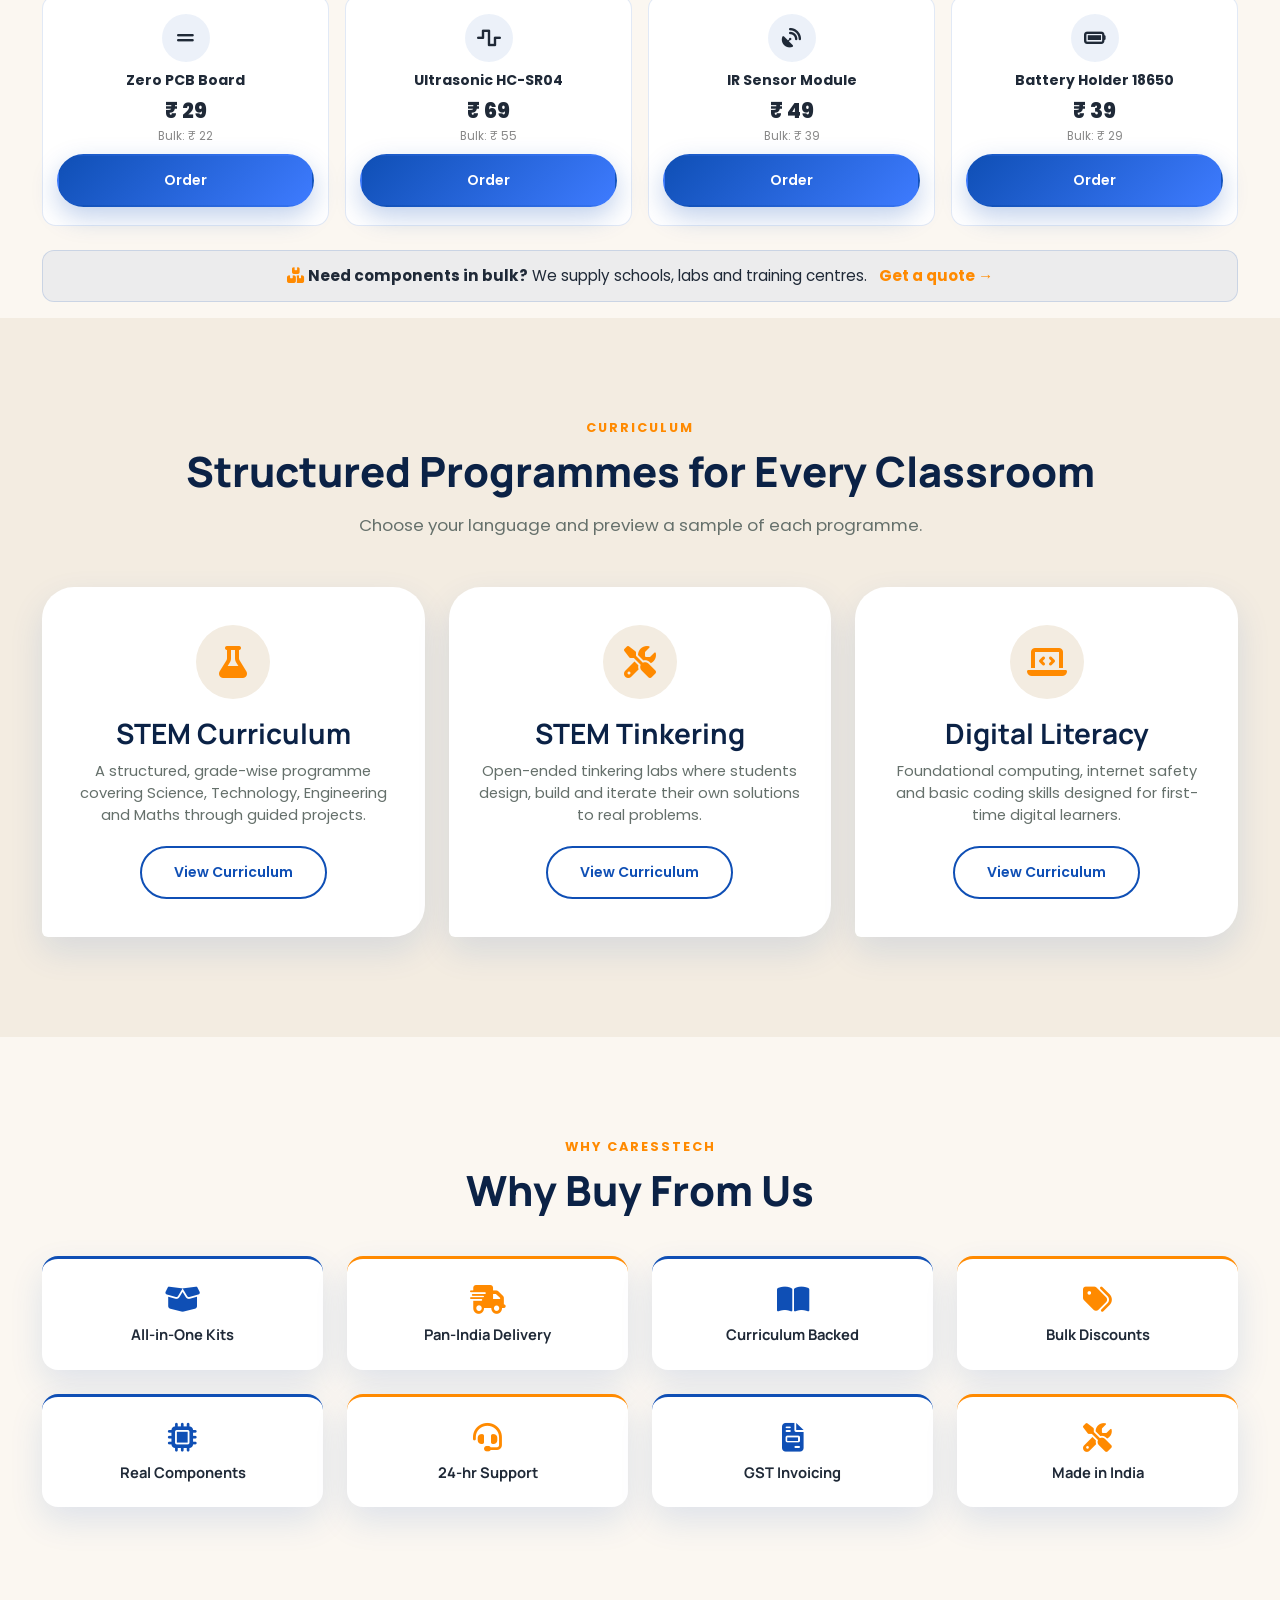
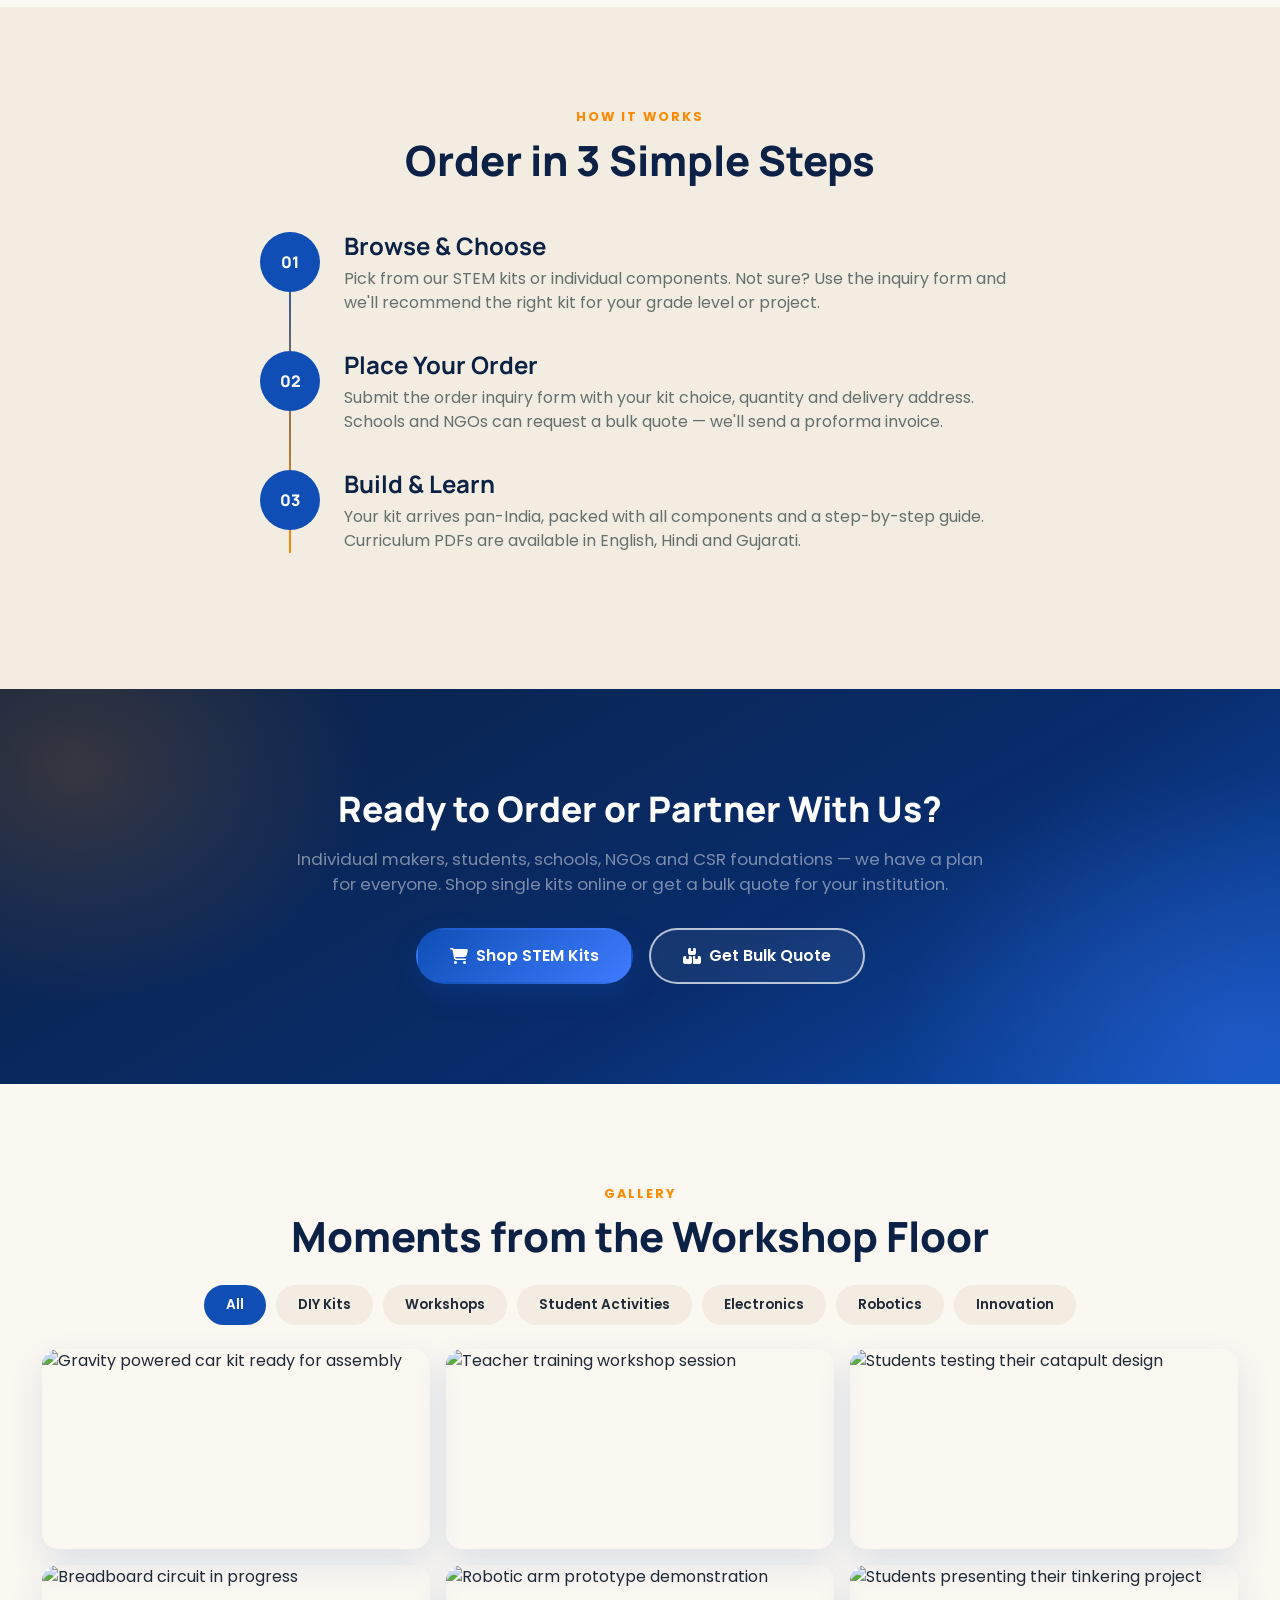
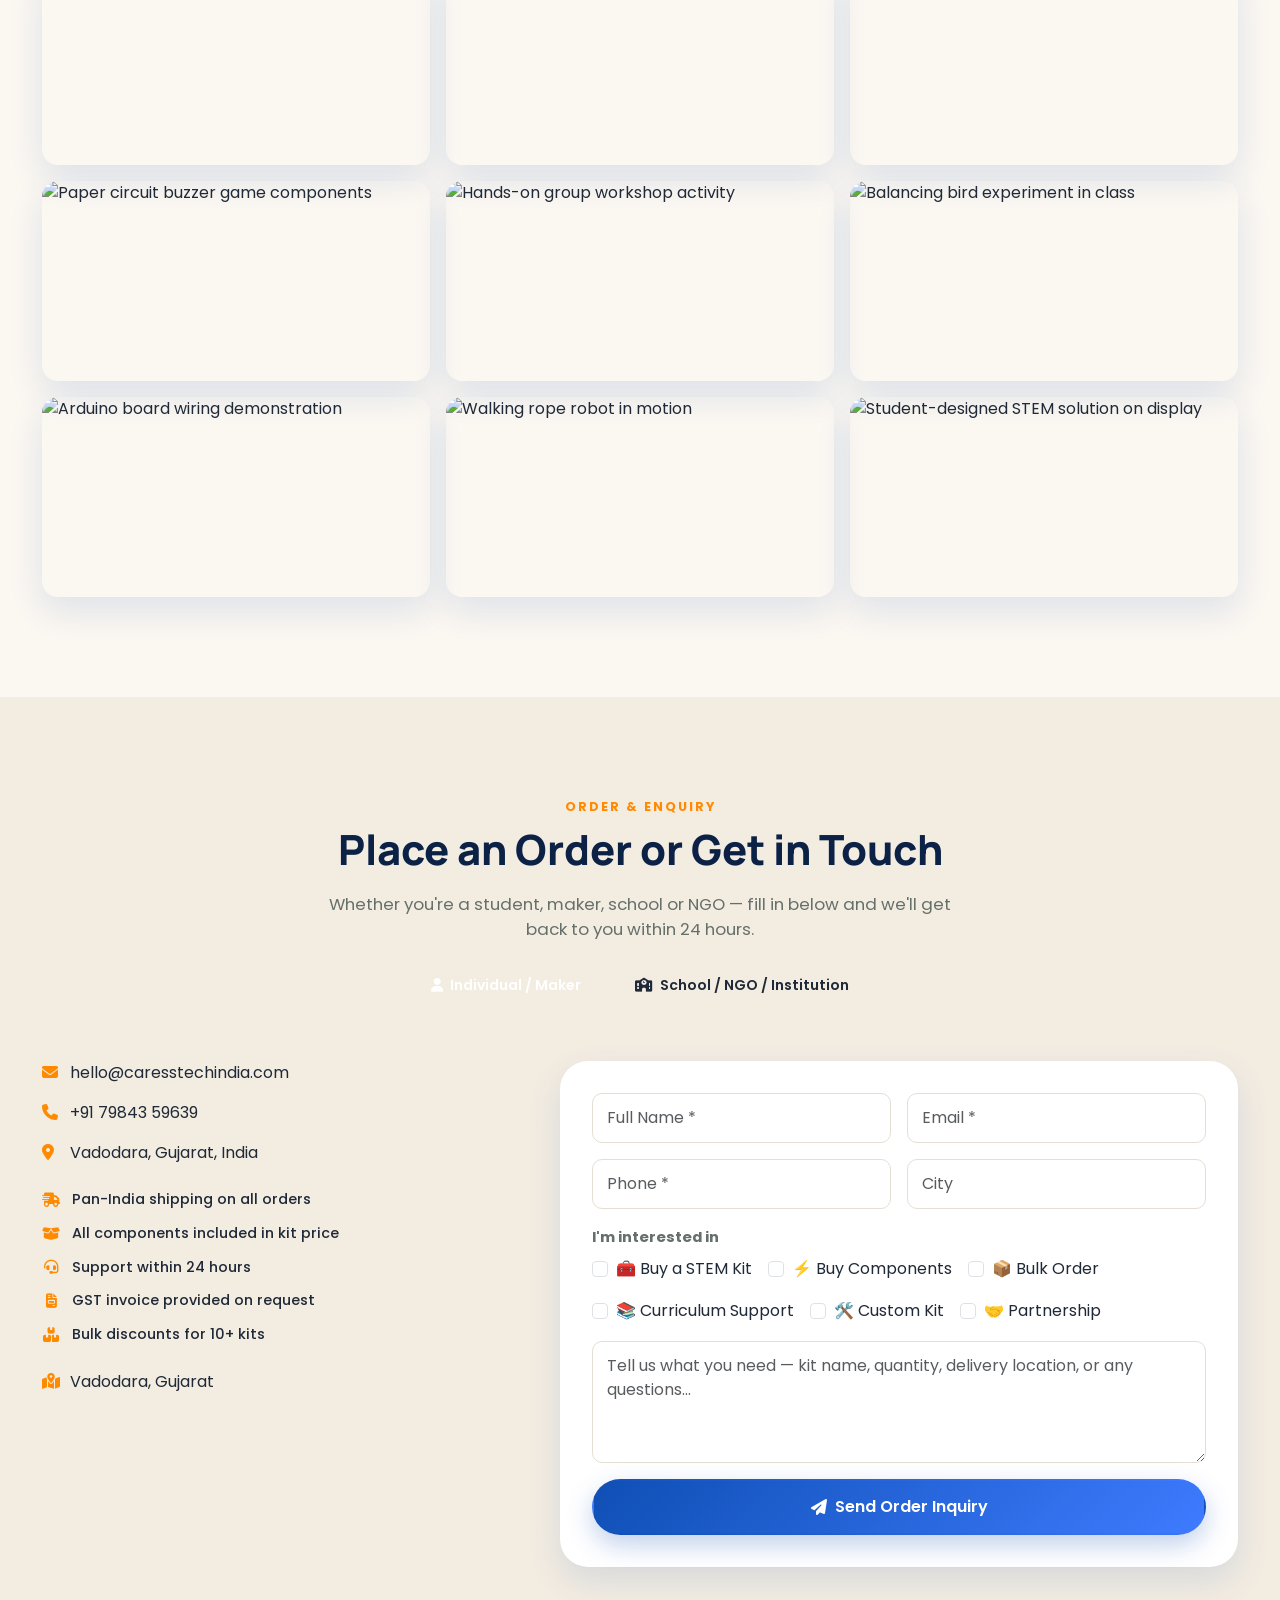
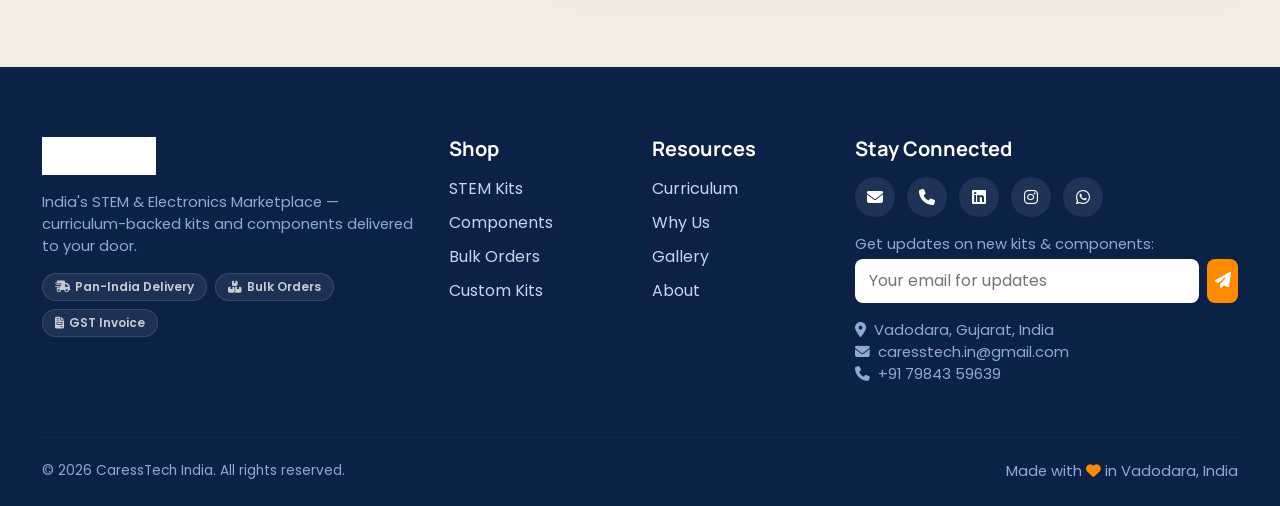
==== commit e5ea5908: "Update index.html" ====
--- a/index.html
+++ b/index.html
@@ -338,7 +338,7 @@
   <div class="container">
     <p class="eyebrow text-center" data-aos="fade-up">Components Store</p>
     <h2 class="section-title text-center" data-aos="fade-up">Shop Electronics Components</h2>
-    <p class="section-lead text-center" data-aos="fade-up">Individual components and starter packs available to order. <a href="#contact" class="text-orange fw-bold">Request a component →</a></p>
+    <p class="section-lead text-center" data-aos="fade-up">Individual components available to order. <a href="#contact" class="text-orange fw-bold">Request a component →</a></p>
   </div>
 
   <!-- Original infinite scroll strip — unchanged -->
--- a/style.css
+++ b/style.css
@@ -519,5 +519,51 @@
   color: rgba(255,255,255,0.75);
 }
 
+/* --- Component pricing cards --- */
+.comp-price-card {
+  background: #fff;
+  border: 1px solid rgba(15, 79, 181, 0.12);
+  border-radius: 14px;
+  padding: 18px 14px;
+  text-align: center;
+  transition: box-shadow 0.2s, transform 0.2s;
+}
+.comp-price-card:hover {
+  box-shadow: 0 6px 24px rgba(15, 79, 181, 0.12);
+  transform: translateY(-3px);
+}
+.comp-price-icon {
+  width: 48px;
+  height: 48px;
+  border-radius: 50%;
+  background: rgba(15, 79, 181, 0.08);
+  display: flex;
+  align-items: center;
+  justify-content: center;
+  margin: 0 auto 10px;
+  font-size: 1.2rem;
+  color: var(--navy);
+}
+.bestseller-icon {
+  background: #fff4e0;
+  color: #c96a00;
+}
+.comp-price-card h6 {
+  font-size: 0.88rem;
+  font-weight: 700;
+  color: var(--navy);
+  margin-bottom: 6px;
+}
+.comp-price {
+  font-size: 1.3rem;
+  font-weight: 800;
+  color: var(--navy);
+}
+.comp-bulk {
+  font-size: 0.72rem;
+  color: #888;
+  margin-top: 2px;
+}
+
 /* --- Footer bottom row --- */
 .footer-bottom { padding-top: 4px; }
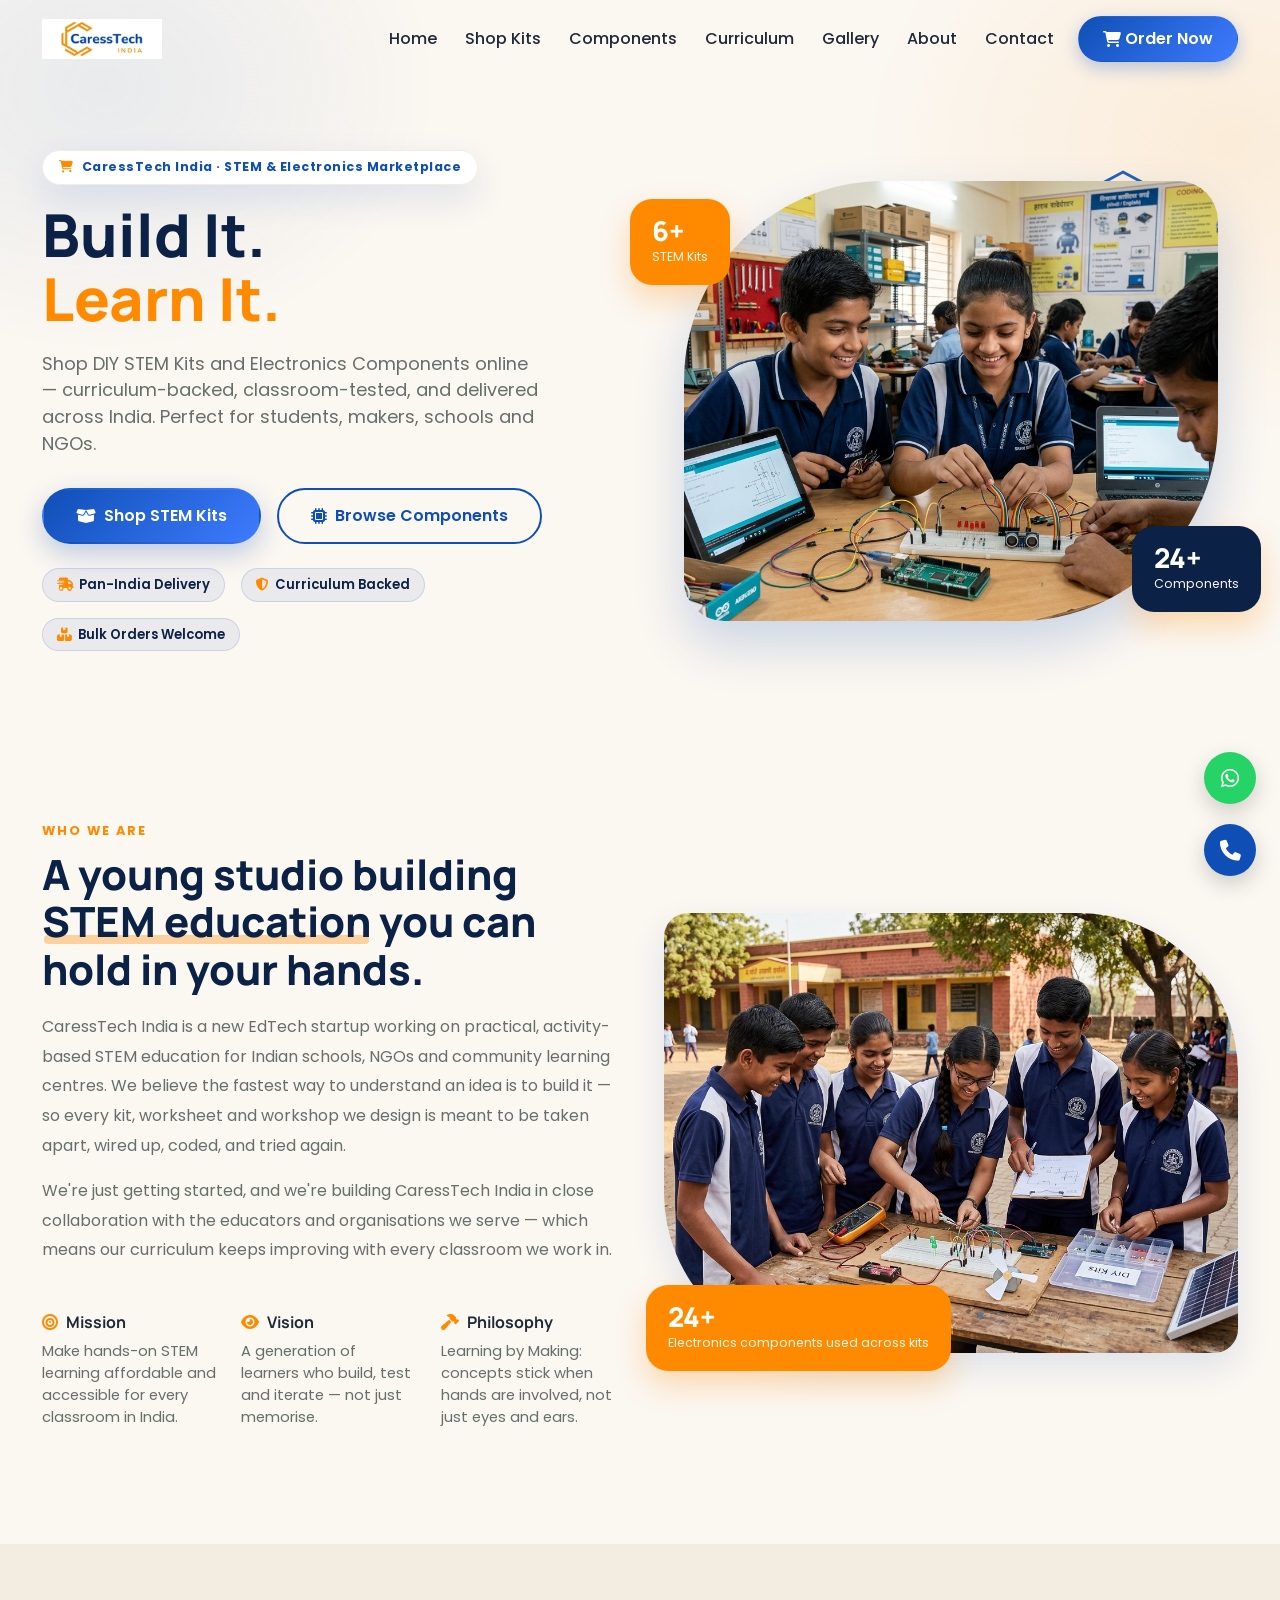
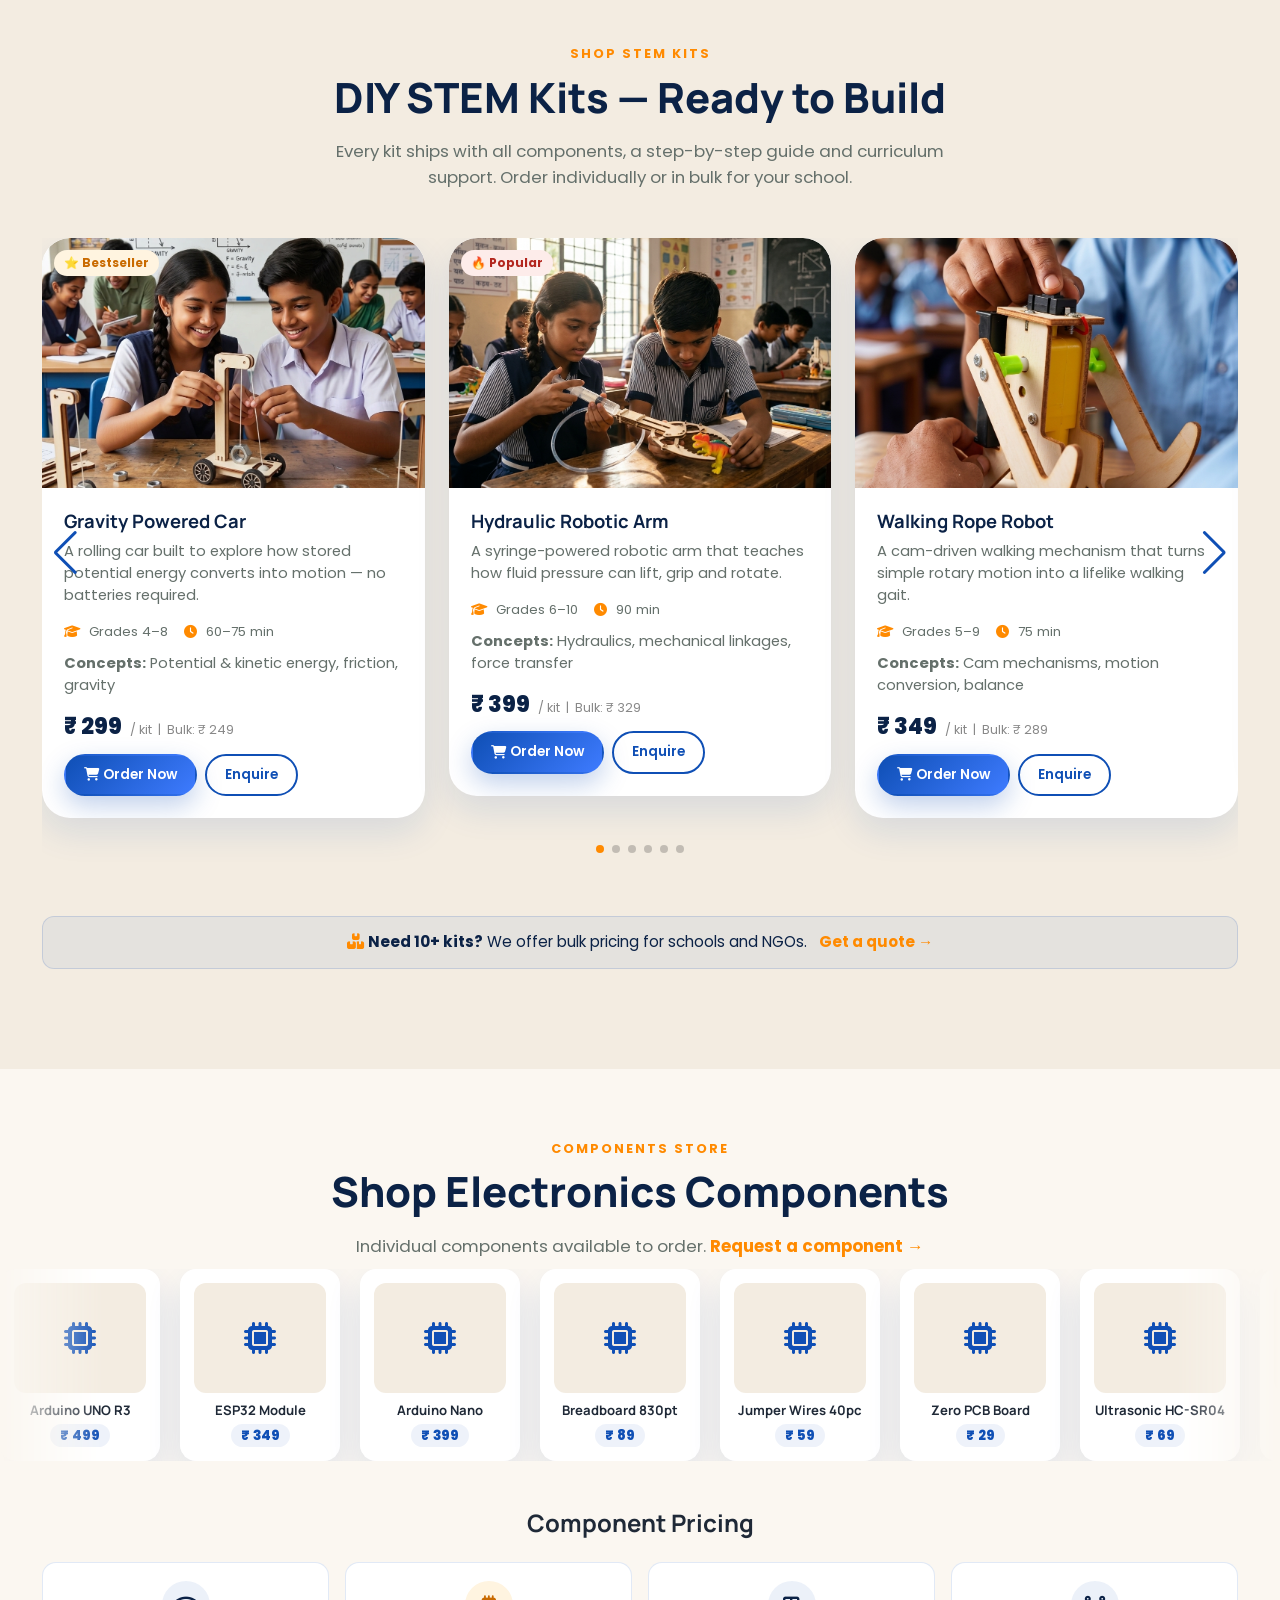
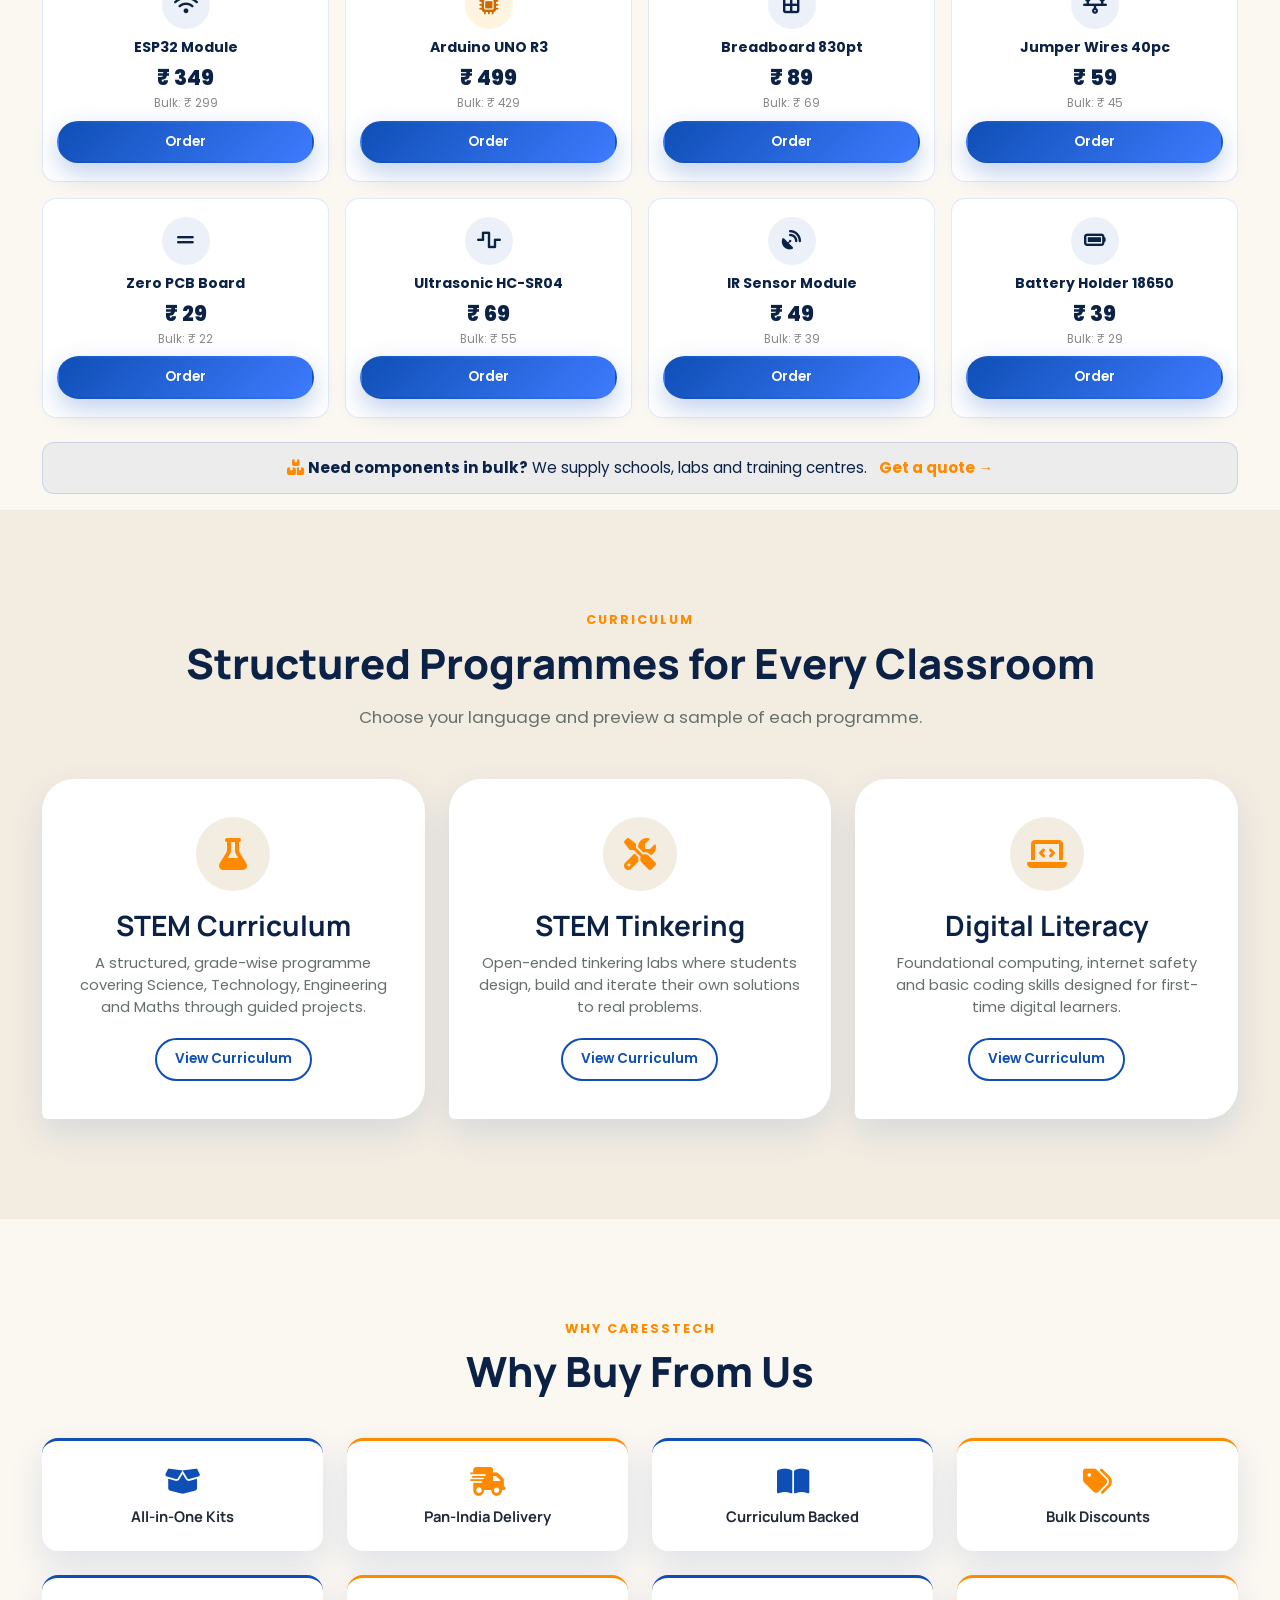
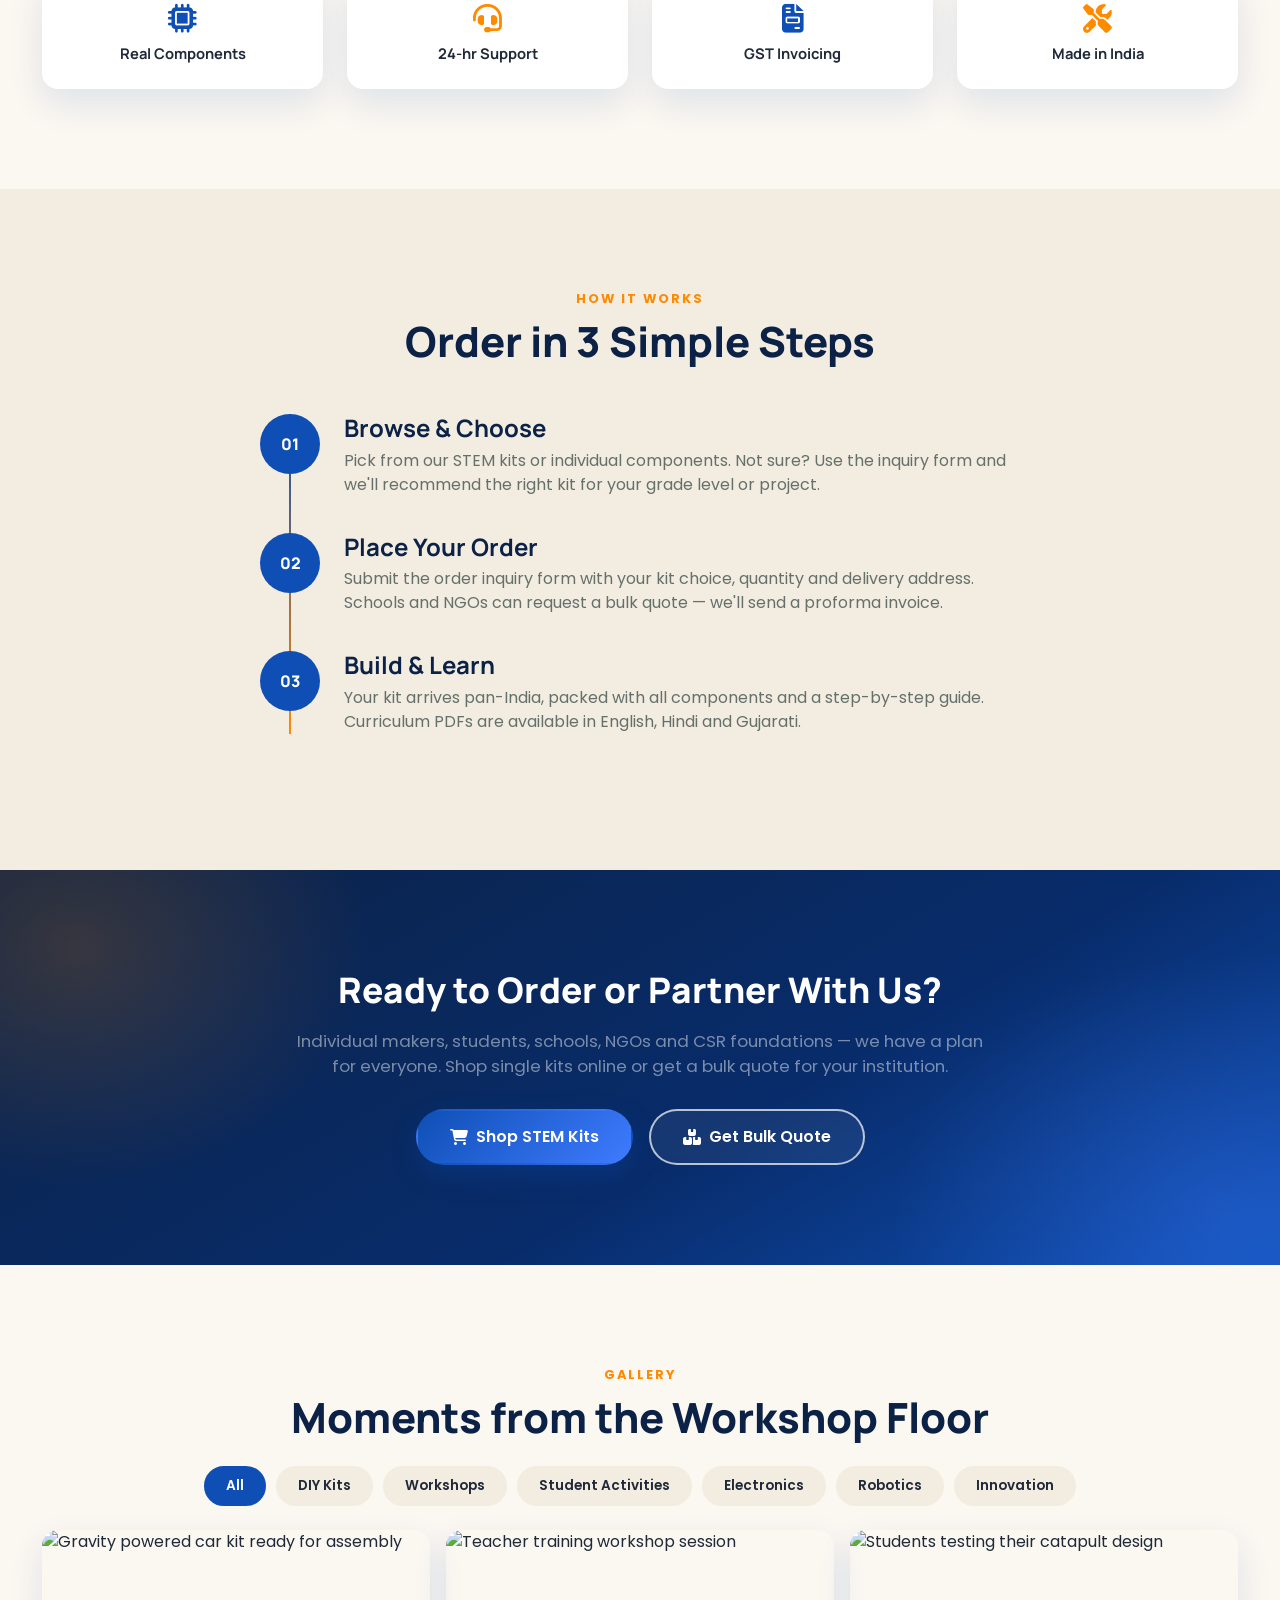
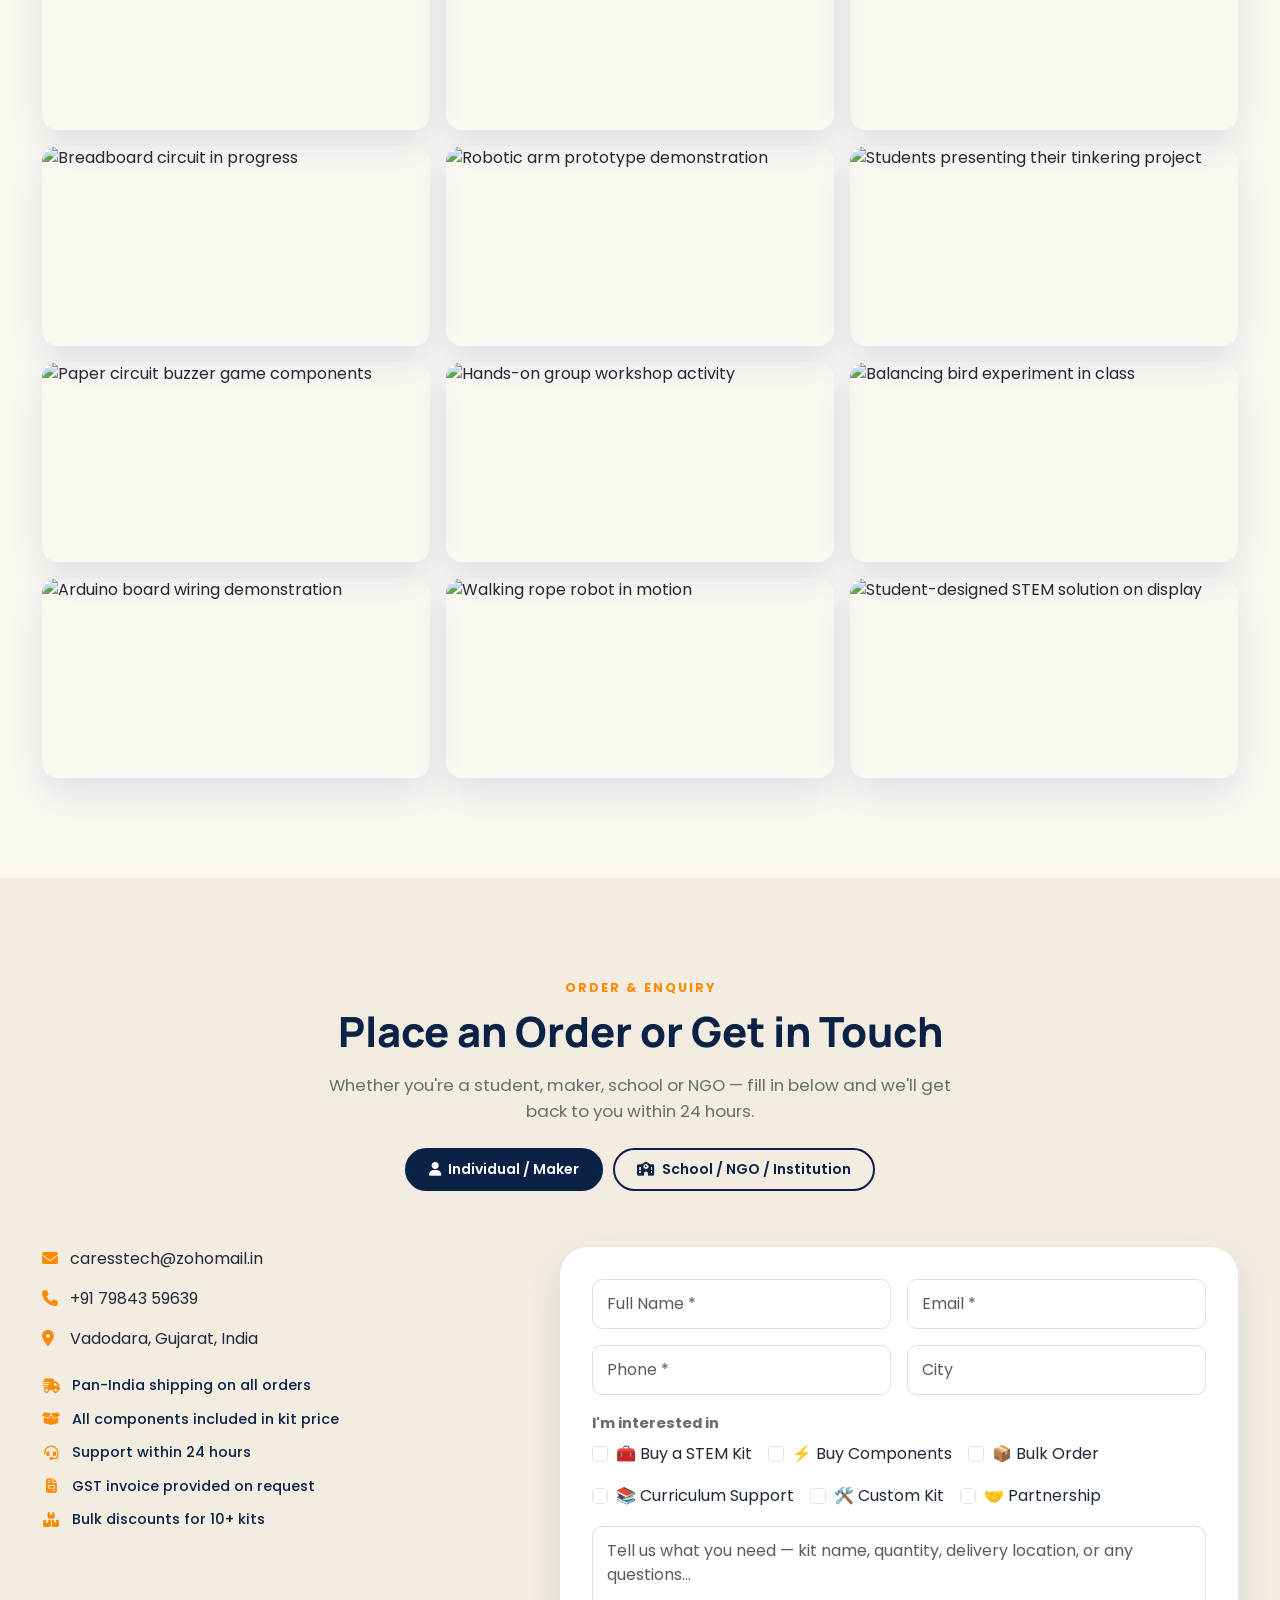
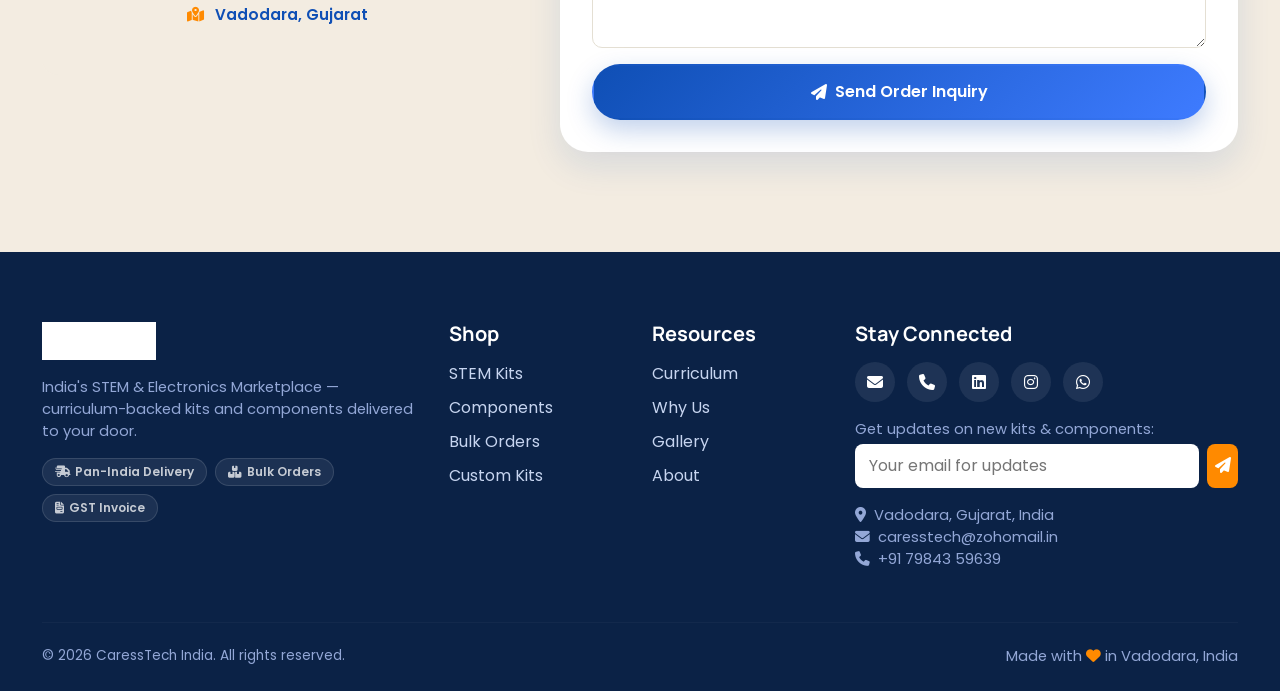
==== commit c15307f7: "Update index.html" ====
--- a/index.html
+++ b/index.html
@@ -11,12 +11,12 @@
 <title>CaressTech India</title>
 <meta name="description" content="CaressTech India is an online marketplace for DIY STEM kits and electronics components. Buy Arduino, sensors, motors, breadboards and curriculum-backed STEM kits — delivered across India.">
 <meta name="keywords" content="buy STEM kits India, electronics components online, Arduino India, DIY electronics kit, STEM kit for students, buy Arduino online India, breadboard kit, electronics marketplace India, CaressTech India">
-<link rel="canonical" href="https://caresstechindia.example/">
+<link rel="canonical" href="https://caresstech.in/">
 <meta property="og:type" content="website">
-<meta property="og:title" content="CaressTech India | Buy STEM Kits &amp; Electronics Components Online">
+<meta property="og:title" content="CaressTech India">
 <meta property="og:description" content="Shop DIY STEM kits and electronics components online. Curriculum-backed kits for students, bulk orders for schools and NGOs. Fast delivery across India.">
 <meta property="og:image" content="assets/images/og-cover.jpg">
-<meta property="og:url" content="https://caresstechindia.example/">
+<meta property="og:url" content="https://caresstech.in/">
 <meta name="twitter:card" content="summary_large_image">
 <script type="application/ld+json">
 {
@@ -24,7 +24,7 @@
   "@type": "Store",
   "name": "CaressTech India",
   "description": "Online marketplace for DIY STEM kits and electronics components. Curriculum-backed kits for students, schools, NGOs and makers across India.",
-  "url": "https://caresstechindia.example/",
+  "url": "https://caresstech.in/",
   "areaServed": "IN",
   "slogan": "Build It. Learn It.",
   "hasOfferCatalog": {
@@ -64,13 +64,13 @@
     </button>
     <div class="collapse navbar-collapse" id="navMenu">
      <ul class="navbar-nav ms-auto align-items-lg-center gap-lg-1">
-        <li class="nav-item"><a class="nav-link" href="#home">Home</a></li>
-        <li class="nav-item"><a class="nav-link" href="#products">Shop Kits</a></li>
-        <li class="nav-item"><a class="nav-link" href="#electronics">Components</a></li>
-        <li class="nav-item"><a class="nav-link" href="#curriculum">Curriculum</a></li>
-        <li class="nav-item"><a class="nav-link" href="#gallery">Gallery</a></li>
-        <li class="nav-item"><a class="nav-link" href="#about">About</a></li>
-        <li class="nav-item"><a class="nav-link" href="#contact">Contact</a></li>
+        <li class="nav-item"><a class="nav-link" href="home">Home</a></li>
+        <li class="nav-item"><a class="nav-link" href="products">Shop Kits</a></li>
+        <li class="nav-item"><a class="nav-link" href="electronics">Components</a></li>
+        <li class="nav-item"><a class="nav-link" href="curriculum">Curriculum</a></li>
+        <li class="nav-item"><a class="nav-link" href="gallery">Gallery</a></li>
+        <li class="nav-item"><a class="nav-link" href="about">About</a></li>
+        <li class="nav-item"><a class="nav-link" href="contact">Contact</a></li>
         <li class="nav-item ms-lg-2">
           <a href="#contact" class="btn btn-cta">
             <i class="fa-solid fa-cart-shopping me-1"></i> Order Now
@@ -597,7 +597,7 @@
     <div class="row g-5 mt-2">
       <div class="col-lg-5" data-aos="fade-right">
         <div class="contact-info">
-          <p><i class="fa-solid fa-envelope"></i> hello@caresstechindia.com</p>
+          <p><i class="fa-solid fa-envelope"></i> caresstech@zohomail.in</p>
           <p><i class="fa-solid fa-phone"></i> +91 79843 59639</p>
           <p><i class="fa-solid fa-location-dot"></i> Vadodara, Gujarat, India</p>
           <div class="contact-perks mt-4">
@@ -722,7 +722,7 @@
         </form>
         <p class="small-text text-light-grey mt-3">
           <i class="fa-solid fa-location-dot me-1"></i> Vadodara, Gujarat, India<br>
-          <i class="fa-solid fa-envelope me-1"></i> caresstech.in@gmail.com<br>
+          <i class="fa-solid fa-envelope me-1"></i> caresstech@zohomail.in<br>
           <i class="fa-solid fa-phone me-1"></i> +91 79843 59639
         </p>
       </div>
--- a/style.css
+++ b/style.css
@@ -1,398 +1,201 @@
 /* =========================================================
-   CaressTech India — Redesign v2
-   Organic EdTech/Electronics visual language.
-   Brand-locked colors (from logo): Blue #0F4FB5 · Orange #FF8A00
-   Warm cream background instead of pure white, deep-ink dark blocks,
-   asymmetric "organic" photo blocks, doodle accents, sticker badges.
-========================================================= */
-:root{
-  --blue:#0F4FB5;
-  --blue-deep:#082C6B;
-  --blue-ink:#0B2246;
-  --blue-light:#3E7BFF;
-  --orange:#FF8A00;
-  --orange-deep:#E2650A;
-  --orange-light:#FFB74D;
-  --cream:#FBF7F1;
-  --cream-2:#F3ECE1;
-  --white:#FFFFFF;
-  --text-dark:#1F2937;
-  --text-grey:#65706B;
-  --radius-lg:28px;
-  --radius-md:16px;
-  --gradient-brand:linear-gradient(135deg, var(--blue) 0%, var(--blue-light) 100%);
-  --gradient-brand-hover:linear-gradient(135deg, var(--orange) 0%, var(--orange-light) 100%);
-  --gradient-ink:linear-gradient(150deg, var(--blue-ink) 0%, var(--blue-deep) 60%, var(--blue) 100%);
-  --shadow-soft:0 14px 34px rgba(15,79,181,0.12);
-  --shadow-soft-hover:0 22px 46px rgba(15,79,181,0.20);
-  --shadow-orange:0 14px 30px rgba(255,138,0,0.28);
-  --safe-b:env(safe-area-inset-bottom, 0px);
-  --safe-r:env(safe-area-inset-right, 0px);
-}
-
-*{box-sizing:border-box; -webkit-tap-highlight-color:transparent;}
-html{scroll-behavior:smooth; overflow-x:hidden; width:100%;}
-body{
-  font-family:'Poppins',sans-serif;
-  color:var(--text-dark);
-  background:var(--cream);
-  overflow-x:hidden;
-  width:100%;
-  position:relative;
-  text-rendering:optimizeLegibility;
-  -webkit-font-smoothing:antialiased;
-}
-h1,h2,h3,h4,h5,.brand-word{font-family:'Manrope',sans-serif;}
-@media (prefers-reduced-motion: reduce){
-  *{animation-duration:0.001ms !important; animation-iteration-count:1 !important; transition-duration:0.001ms !important; scroll-behavior:auto !important;}
-}
-a{text-decoration:none;}
-:focus-visible{outline:3px solid var(--orange); outline-offset:2px;}
-.container{max-width:1220px;}
-
-/* ---------- Preloader ---------- */
-#preloader{position:fixed; inset:0; background:var(--cream); z-index:9999; display:flex; align-items:center; justify-content:center; transition:opacity .5s ease, visibility .5s ease;}
-#preloader.hide{opacity:0; visibility:hidden;}
-.preloader-hex{width:70px; height:70px; animation:spin 1.4s linear infinite;}
-@keyframes spin{to{transform:rotate(360deg);}}
-
-/* ---------- Circuit Trace signature ---------- */
-#circuit-trace{position:fixed; top:0; left:14px; width:6px; height:100%; z-index:2; pointer-events:none; display:none;}
-#trace-path{fill:none; stroke:var(--orange); stroke-width:2; stroke-dasharray:3000; stroke-dashoffset:3000;}
-@media (min-width:992px){ #circuit-trace{display:block;} }
-
-/* ---------- Doodle accents (reusable) ---------- */
-.doodle{position:absolute; pointer-events:none; opacity:.9; z-index:1;}
-.doodle svg{width:100%; height:100%;}
-
-/* ---------- Navbar ---------- */
-#mainNav{padding:16px 0; transition:all .35s ease; background:rgba(251,247,241,0.0); z-index:1000;}
-#mainNav.solid{background:var(--cream); box-shadow:0 4px 24px rgba(15,79,181,0.08); padding:10px 0;}
-#mainNav .container{position:relative; flex-wrap:nowrap;}
-.navbar-brand{display:flex; align-items:center; flex-shrink:1; min-width:0; overflow:hidden; padding:0;}
-.brand-logo{height:40px; width:auto; max-width:100%; object-fit:contain; display:block; transition:height .3s ease;}
-#mainNav.solid .brand-logo{height:34px;}
-.navbar-toggler{
-  border:2px solid var(--cream-2); border-radius:10px; padding:0; background:#fff;
-  box-shadow:var(--shadow-soft); width:44px; height:44px; min-width:44px; min-height:44px;
-  display:flex; align-items:center; justify-content:center; flex:0 0 44px; margin-left:auto;
-}
-.navbar-toggler:focus{box-shadow:0 0 0 3px rgba(255,138,0,.25);}
-.navbar-toggler:hover{border-color:var(--blue);}
-.hamburger{position:relative; width:22px; height:16px; display:inline-block;}
-.hamburger span{position:absolute; left:0; width:100%; height:2.5px; border-radius:2px; background:var(--blue); transition:transform .3s ease, opacity .2s ease, top .3s ease;}
-.hamburger span:nth-child(1){top:0;}
-.hamburger span:nth-child(2){top:7px;}
-.hamburger span:nth-child(3){top:14px;}
-.navbar-toggler[aria-expanded="true"] .hamburger span{background:var(--orange);}
-.navbar-toggler[aria-expanded="true"] .hamburger span:nth-child(1){top:7px; transform:rotate(45deg);}
-.navbar-toggler[aria-expanded="true"] .hamburger span:nth-child(2){opacity:0;}
-.navbar-toggler[aria-expanded="true"] .hamburger span:nth-child(3){top:7px; transform:rotate(-45deg);}
-.nav-link{color:var(--text-dark) !important; font-weight:500; margin:0 6px; position:relative; padding:10px 6px !important;}
-.nav-link::after{content:''; position:absolute; left:6px; bottom:0; width:0; height:2px; background:var(--orange); transition:width .25s ease;}
-.nav-link:hover::after{width:calc(100% - 12px);}
-.btn-cta{background:var(--gradient-brand); color:#fff !important; padding:10px 24px; border-radius:50px; font-weight:600; transition:.3s; box-shadow:0 6px 18px rgba(15,79,181,0.28); min-height:44px; display:inline-flex; align-items:center;}
-.btn-cta:hover{background:var(--gradient-brand-hover); box-shadow:var(--shadow-orange); transform:translateY(-2px);}
-
-/* ---------- Buttons ---------- */
-.btn-primary-brand{background:var(--gradient-brand); color:#fff; padding:14px 32px; border-radius:50px; font-weight:600; border:2px solid transparent; transition:.3s; box-shadow:0 10px 26px rgba(15,79,181,0.26); min-height:48px; display:inline-flex; align-items:center; justify-content:center;}
-.btn-primary-brand:hover{background:var(--gradient-brand-hover); color:#fff; transform:translateY(-3px); box-shadow:var(--shadow-orange);}
-.btn-outline-brand{background:transparent; color:var(--blue); padding:14px 32px; border-radius:50px; font-weight:600; border:2px solid var(--blue); transition:.3s; min-height:48px; display:inline-flex; align-items:center; justify-content:center;}
-.btn-outline-brand:hover{background:var(--gradient-brand); border-color:transparent; color:#fff; transform:translateY(-3px); box-shadow:var(--shadow-soft-hover);}
-.btn-outline-white{background:rgba(255,255,255,0.06); color:#fff; padding:14px 32px; border-radius:50px; font-weight:600; border:2px solid rgba(255,255,255,0.7); transition:.3s; backdrop-filter:blur(4px); min-height:48px; display:inline-flex; align-items:center; justify-content:center;}
-.btn-outline-white:hover{background:#fff; color:var(--blue-deep); border-color:#fff; transform:translateY(-3px);}
-.btn-circle-arrow{width:46px; height:46px; border-radius:50%; background:var(--orange); color:#fff; display:inline-flex; align-items:center; justify-content:center; flex-shrink:0; transition:.25s; border:none;}
-.btn-circle-arrow:hover{background:var(--blue); transform:rotate(45deg);}
-.hero-btns{display:flex; gap:16px; margin-top:30px; flex-wrap:wrap;}
-
-/* ---------- Section basics ---------- */
-.section-pad{padding:100px 0;}
-.section-pad-sm{padding:70px 0 40px;}
-.bg-tint{background:var(--cream-2);}
-.eyebrow{color:var(--orange); font-weight:700; letter-spacing:2px; text-transform:uppercase; font-size:.8rem; margin-bottom:10px;}
-.section-title{color:var(--blue-ink); font-weight:800; font-size:clamp(1.7rem, 4vw, 2.6rem); margin-bottom:18px; line-height:1.15;}
-.section-title .underline-orange{position:relative; display:inline-block;}
-.section-title .underline-orange::after{content:''; position:absolute; left:2px; right:2px; bottom:2px; height:9px; background:rgba(255,138,0,0.35); z-index:-1; border-radius:4px;}
-.section-lead{color:var(--text-grey); max-width:640px; margin:0 auto 10px; font-size:clamp(.95rem, 2vw, 1.05rem);}
-.body-text{color:var(--text-grey); line-height:1.85;}
-.small-text{color:var(--text-grey); font-size:.92rem;}
-.mini-heading{font-size:1rem; font-weight:700; color:var(--text-dark); display:flex; align-items:center; gap:8px;}
-.text-orange{color:var(--orange);}
-
-/* ---------- Organic placeholder photo blocks ---------- */
-.ph-card{
-  background:linear-gradient(135deg, #E4EDFB, #cfe0fa);
-  border:1.5px dashed #a9c3ee;
-  display:flex; align-items:center; justify-content:center; text-align:center;
-  color:var(--blue-deep); font-weight:600; font-size:.9rem; padding:20px;
-  min-height:220px; position:relative; overflow:hidden;
-}
-.ph-card::before{content:'\f03e'; font-family:'Font Awesome 6 Free'; font-weight:900; position:absolute; font-size:2.2rem; opacity:.18; top:14px; left:18px; color:var(--blue);}
-.organic-a{border-radius:120px 24px 120px 24px;}
-.organic-b{border-radius:24px 120px 24px 120px;}
-.organic-c{border-radius:50% 50% 46% 54% / 56% 44% 56% 44%;}
-.ph-tall{min-height:440px;}
-.ph-product{min-height:230px; border-radius:var(--radius-lg) var(--radius-lg) 0 0;}
-.product-photo-img{
-  width:100%;
-  height:250px;
-  object-fit:cover;
-  display:block;
-  border-radius:var(--radius-lg) var(--radius-lg) 0 0;
-}
-
-/* ---------- Sticker stat badge ---------- */
-.stat-badge{
-  background:var(--orange); color:#fff; border-radius:22px; padding:18px 22px;
-  box-shadow:var(--shadow-orange); text-align:left; display:inline-block;
-}
-.stat-badge .stat-num{font-family:'Manrope',sans-serif; font-weight:800; font-size:1.7rem; line-height:1;}
-.stat-badge .stat-label{font-size:.78rem; opacity:.95; margin-top:4px;}
-.stat-badge.alt{background:var(--blue-ink);}
-
-/* =========================================================
-   HERO
-========================================================= */
-.hero{position:relative; padding:150px 0 70px; background:var(--cream); overflow:hidden;}
-.hero::before{
-  content:''; position:absolute; inset:0; z-index:0; pointer-events:none;
+   CaressTech India — style.css
+   STEM & Electronics Marketplace
+   Brand: Blue #0F4FB5 · Orange #FF8A00
+   Updated: All Steps 1–8 changes applied
+========================================================= */
+
+:root {
+  --blue:               #0F4FB5;
+  --blue-deep:          #082C6B;
+  --blue-ink:           #0B2246;
+  --blue-light:         #3E7BFF;
+  --orange:             #FF8A00;
+  --orange-deep:        #E2650A;
+  --orange-light:       #FFB74D;
+  --cream:              #FBF7F1;
+  --cream-2:            #F3ECE1;
+  --white:              #FFFFFF;
+  --text-dark:          #1F2937;
+  --text-grey:          #65706B;
+  --radius-lg:          28px;
+  --radius-md:          16px;
+  --gradient-brand:     linear-gradient(135deg, var(--blue) 0%, var(--blue-light) 100%);
+  --gradient-brand-hover: linear-gradient(135deg, var(--orange) 0%, var(--orange-light) 100%);
+  --gradient-ink:       linear-gradient(150deg, var(--blue-ink) 0%, var(--blue-deep) 60%, var(--blue) 100%);
+  --shadow-soft:        0 14px 34px rgba(15,79,181,0.12);
+  --shadow-soft-hover:  0 22px 46px rgba(15,79,181,0.20);
+  --shadow-orange:      0 14px 30px rgba(255,138,0,0.28);
+  --safe-b:             env(safe-area-inset-bottom, 0px);
+  --safe-r:             env(safe-area-inset-right, 0px);
+  --navy:               #0B2246;
+}
+
+/* =========================================================
+   Base Reset
+========================================================= */
+*, *::before, *::after { box-sizing: border-box; -webkit-tap-highlight-color: transparent; }
+html { scroll-behavior: smooth; overflow-x: hidden; width: 100%; }
+body {
+  font-family: 'Poppins', sans-serif;
+  color: var(--text-dark);
+  background: var(--cream);
+  overflow-x: hidden;
+  width: 100%;
+  position: relative;
+  text-rendering: optimizeLegibility;
+  -webkit-font-smoothing: antialiased;
+}
+h1, h2, h3, h4, h5, .brand-word { font-family: 'Manrope', sans-serif; }
+@media (prefers-reduced-motion: reduce) {
+  * { animation-duration: 0.001ms !important; animation-iteration-count: 1 !important; transition-duration: 0.001ms !important; scroll-behavior: auto !important; }
+}
+a { text-decoration: none; }
+:focus-visible { outline: 3px solid var(--orange); outline-offset: 2px; }
+.container { max-width: 1220px; }
+
+/* =========================================================
+   Preloader
+========================================================= */
+#preloader { position: fixed; inset: 0; background: var(--cream); z-index: 9999; display: flex; align-items: center; justify-content: center; transition: opacity .5s ease, visibility .5s ease; }
+#preloader.hide { opacity: 0; visibility: hidden; }
+.preloader-hex { width: 70px; height: 70px; animation: spin 1.4s linear infinite; }
+@keyframes spin { to { transform: rotate(360deg); } }
+
+/* =========================================================
+   Circuit Trace
+========================================================= */
+#circuit-trace { position: fixed; top: 0; left: 14px; width: 6px; height: 100%; z-index: 2; pointer-events: none; display: none; }
+#trace-path { fill: none; stroke: var(--orange); stroke-width: 2; stroke-dasharray: 3000; stroke-dashoffset: 3000; }
+@media (min-width: 992px) { #circuit-trace { display: block; } }
+
+/* =========================================================
+   Doodles
+========================================================= */
+.doodle { position: absolute; pointer-events: none; opacity: .9; z-index: 1; }
+.doodle svg { width: 100%; height: 100%; }
+
+/* =========================================================
+   Navbar
+========================================================= */
+#mainNav { padding: 16px 0; transition: all .35s ease; background: rgba(251,247,241,0.0); z-index: 1000; }
+#mainNav.solid { background: var(--cream); box-shadow: 0 4px 24px rgba(15,79,181,0.08); padding: 10px 0; }
+#mainNav .container { position: relative; flex-wrap: nowrap; }
+.navbar-brand { display: flex; align-items: center; flex-shrink: 1; min-width: 0; overflow: hidden; padding: 0; }
+.brand-logo { height: 40px; width: auto; max-width: 100%; object-fit: contain; display: block; transition: height .3s ease; }
+#mainNav.solid .brand-logo { height: 34px; }
+.navbar-toggler {
+  border: 2px solid var(--cream-2); border-radius: 10px; padding: 0; background: #fff;
+  box-shadow: var(--shadow-soft); width: 44px; height: 44px; min-width: 44px; min-height: 44px;
+  display: flex; align-items: center; justify-content: center; flex: 0 0 44px; margin-left: auto;
+}
+.navbar-toggler:focus { box-shadow: 0 0 0 3px rgba(255,138,0,.25); }
+.navbar-toggler:hover { border-color: var(--blue); }
+.hamburger { position: relative; width: 22px; height: 16px; display: inline-block; }
+.hamburger span { position: absolute; left: 0; width: 100%; height: 2.5px; border-radius: 2px; background: var(--blue); transition: transform .3s ease, opacity .2s ease, top .3s ease; }
+.hamburger span:nth-child(1) { top: 0; }
+.hamburger span:nth-child(2) { top: 7px; }
+.hamburger span:nth-child(3) { top: 14px; }
+.navbar-toggler[aria-expanded="true"] .hamburger span { background: var(--orange); }
+.navbar-toggler[aria-expanded="true"] .hamburger span:nth-child(1) { top: 7px; transform: rotate(45deg); }
+.navbar-toggler[aria-expanded="true"] .hamburger span:nth-child(2) { opacity: 0; }
+.navbar-toggler[aria-expanded="true"] .hamburger span:nth-child(3) { top: 7px; transform: rotate(-45deg); }
+.nav-link { color: var(--text-dark) !important; font-weight: 500; margin: 0 6px; position: relative; padding: 10px 6px !important; }
+.nav-link::after { content: ''; position: absolute; left: 6px; bottom: 0; width: 0; height: 2px; background: var(--orange); transition: width .25s ease; }
+.nav-link:hover::after { width: calc(100% - 12px); }
+.btn-cta { background: var(--gradient-brand); color: #fff !important; padding: 10px 24px; border-radius: 50px; font-weight: 600; transition: .3s; box-shadow: 0 6px 18px rgba(15,79,181,0.28); min-height: 44px; display: inline-flex; align-items: center; }
+.btn-cta:hover { background: var(--gradient-brand-hover); box-shadow: var(--shadow-orange); transform: translateY(-2px); }
+
+/* =========================================================
+   Buttons
+========================================================= */
+.btn-primary-brand { background: var(--gradient-brand); color: #fff; padding: 14px 32px; border-radius: 50px; font-weight: 600; border: 2px solid transparent; transition: .3s; box-shadow: 0 10px 26px rgba(15,79,181,0.26); min-height: 48px; display: inline-flex; align-items: center; justify-content: center; }
+.btn-primary-brand:hover { background: var(--gradient-brand-hover); color: #fff; transform: translateY(-3px); box-shadow: var(--shadow-orange); }
+.btn-outline-brand { background: transparent; color: var(--blue); padding: 14px 32px; border-radius: 50px; font-weight: 600; border: 2px solid var(--blue); transition: .3s; min-height: 48px; display: inline-flex; align-items: center; justify-content: center; }
+.btn-outline-brand:hover { background: var(--gradient-brand); border-color: transparent; color: #fff; transform: translateY(-3px); box-shadow: var(--shadow-soft-hover); }
+.btn-outline-white { background: rgba(255,255,255,0.06); color: #fff; padding: 14px 32px; border-radius: 50px; font-weight: 600; border: 2px solid rgba(255,255,255,0.7); transition: .3s; backdrop-filter: blur(4px); min-height: 48px; display: inline-flex; align-items: center; justify-content: center; }
+.btn-outline-white:hover { background: #fff; color: var(--blue-deep); border-color: #fff; transform: translateY(-3px); }
+.btn-circle-arrow { width: 46px; height: 46px; border-radius: 50%; background: var(--orange); color: #fff; display: inline-flex; align-items: center; justify-content: center; flex-shrink: 0; transition: .25s; border: none; }
+.btn-circle-arrow:hover { background: var(--blue); transform: rotate(45deg); }
+.hero-btns { display: flex; gap: 16px; margin-top: 30px; flex-wrap: wrap; }
+
+/* Small button variant */
+.btn-sm { padding: 9px 18px !important; font-size: .85rem; min-height: 38px !important; }
+
+/* =========================================================
+   Section Basics
+========================================================= */
+.section-pad { padding: 100px 0; }
+.section-pad-sm { padding: 70px 0 40px; }
+.bg-tint { background: var(--cream-2); }
+.eyebrow { color: var(--orange); font-weight: 700; letter-spacing: 2px; text-transform: uppercase; font-size: .8rem; margin-bottom: 10px; }
+.section-title { color: var(--blue-ink); font-weight: 800; font-size: clamp(1.7rem, 4vw, 2.6rem); margin-bottom: 18px; line-height: 1.15; }
+.section-title .underline-orange { position: relative; display: inline-block; }
+.section-title .underline-orange::after { content: ''; position: absolute; left: 2px; right: 2px; bottom: 2px; height: 9px; background: rgba(255,138,0,0.35); z-index: -1; border-radius: 4px; }
+.section-lead { color: var(--text-grey); max-width: 640px; margin: 0 auto 10px; font-size: clamp(.95rem, 2vw, 1.05rem); }
+.body-text { color: var(--text-grey); line-height: 1.85; }
+.small-text { color: var(--text-grey); font-size: .92rem; }
+.mini-heading { font-size: 1rem; font-weight: 700; color: var(--text-dark); display: flex; align-items: center; gap: 8px; }
+.text-orange { color: var(--orange); }
+
+/* =========================================================
+   Placeholder Photo Blocks
+========================================================= */
+.ph-card {
+  background: linear-gradient(135deg, #E4EDFB, #cfe0fa);
+  border: 1.5px dashed #a9c3ee;
+  display: flex; align-items: center; justify-content: center; text-align: center;
+  color: var(--blue-deep); font-weight: 600; font-size: .9rem; padding: 20px;
+  min-height: 220px; position: relative; overflow: hidden;
+}
+.ph-card::before { content: '\f03e'; font-family: 'Font Awesome 6 Free'; font-weight: 900; position: absolute; font-size: 2.2rem; opacity: .18; top: 14px; left: 18px; color: var(--blue); }
+.organic-a { border-radius: 120px 24px 120px 24px; }
+.organic-b { border-radius: 24px 120px 24px 120px; }
+.organic-c { border-radius: 50% 50% 46% 54% / 56% 44% 56% 44%; }
+.ph-tall { min-height: 440px; }
+.ph-product { min-height: 230px; border-radius: var(--radius-lg) var(--radius-lg) 0 0; }
+.product-photo-img {
+  width: 100%;
+  height: 250px;
+  object-fit: cover;
+  display: block;
+  border-radius: var(--radius-lg) var(--radius-lg) 0 0;
+}
+
+/* =========================================================
+   Stat Badges
+========================================================= */
+.stat-badge { background: var(--orange); color: #fff; border-radius: 22px; padding: 18px 22px; box-shadow: var(--shadow-orange); text-align: left; display: inline-block; }
+.stat-badge .stat-num { font-family: 'Manrope', sans-serif; font-weight: 800; font-size: 1.7rem; line-height: 1; }
+.stat-badge .stat-label { font-size: .78rem; opacity: .95; margin-top: 4px; }
+.stat-badge.alt { background: var(--blue-ink); }
+
+/* =========================================================
+   Hero Section
+========================================================= */
+.hero { position: relative; padding: 150px 0 70px; background: var(--cream); overflow: hidden; }
+.hero::before {
+  content: ''; position: absolute; inset: 0; z-index: 0; pointer-events: none;
   background:
     radial-gradient(480px 380px at 8% 12%, rgba(15,79,181,0.08), transparent 70%),
     radial-gradient(520px 420px at 96% 20%, rgba(255,138,0,0.10), transparent 70%);
 }
-.hero-inner{position:relative; z-index:2;}
-.hero-eyebrow-tag{display:inline-flex; align-items:center; gap:8px; background:#fff; border:1.5px solid var(--cream-2); border-radius:50px; padding:7px 16px; font-size:.78rem; font-weight:700; color:var(--blue); letter-spacing:.5px; box-shadow:var(--shadow-soft);}
-.hero-title{font-size:clamp(2.3rem, 6vw, 3.7rem); font-weight:800; color:var(--blue-ink); line-height:1.08; margin-top:18px;}
-.orange-underline{position:relative; color:var(--orange);}
-.hero-sub{color:var(--text-grey); font-size:clamp(1rem, 2.4vw, 1.12rem); margin-top:20px; max-width:500px;}
-
-.hero-visual-wrap{position:relative; padding:20px;}
-.hero-photo-main{border-radius:200px 40px 200px 40px; overflow:hidden; box-shadow:0 24px 50px rgba(15,79,181,0.20); position:relative; z-index:2;}
-.hero-photo-img{width:100%; height:100%; min-height:440px; object-fit:cover; display:block;}
-.hero-stat-float{position:absolute; z-index:3; animation:floatY 6s ease-in-out infinite;}
-.hero-stat-1{top:8%; left:-6%;}
-.hero-stat-2{bottom:6%; right:-4%; animation-delay:1.2s;}
-.hero-doodle-1{width:70px; top:2%; right:14%;}
-.hero-doodle-2{width:60px; bottom:10%; left:4%;}
-@keyframes floatY{0%,100%{transform:translateY(0px);} 50%{transform:translateY(-14px);}}
-
-/* ---------- About ---------- */
-.about-photo-wrap{position:relative;}
-.about-photo-main{border-radius:24px 160px 24px 160px; overflow:hidden; box-shadow:var(--shadow-soft);}
-.about-photo-img{width:100%; height:100%; min-height:440px; object-fit:cover; display:block;}
-.about-stat-float{position:absolute; bottom:-18px; left:-18px; z-index:3;}
-
-/* ---------- Product cards ---------- */
-.product-card{background:#fff; border-radius:var(--radius-lg); overflow:hidden; box-shadow:var(--shadow-soft); transition:transform .3s, box-shadow .3s; height:100%;}
-.product-card:hover{transform:translateY(-8px); box-shadow:var(--shadow-soft-hover);}
-.ph-product{transition:transform .4s ease;}
-.product-card:hover .ph-product{transform:scale(1.04);}
-.product-body{padding:22px;}
-.product-body h3{color:var(--blue-ink); font-size:1.15rem; font-weight:700; margin-bottom:8px;}
-.product-body p{color:var(--text-grey); font-size:.92rem;}
-.product-meta{list-style:none; padding:0; display:flex; gap:16px; font-size:.82rem; color:var(--text-grey); margin:10px 0;}
-.product-meta i{color:var(--orange); margin-right:5px;}
-.concepts{font-size:.82rem; color:var(--text-dark); margin-bottom:14px;}
-.productSwiper{padding-bottom:50px;}
-.swiper-button-next, .swiper-button-prev{color:var(--blue);}
-.swiper-pagination-bullet-active{background:var(--orange) !important;}
-
-/* ---------- Curriculum ---------- */
-.curric-card{background:#fff; border-radius:32px 32px 32px 6px; padding:38px 28px; text-align:center; box-shadow:var(--shadow-soft); height:100%; transition:transform .3s, box-shadow .3s; position:relative;}
-.curric-card:nth-child(even){border-radius:32px 32px 6px 32px;}
-.curric-card:hover{transform:translateY(-8px); box-shadow:var(--shadow-soft-hover);}
-.curric-icon-wrap{width:74px; height:74px; border-radius:50%; background:var(--cream-2); display:flex; align-items:center; justify-content:center; margin:0 auto 18px;}
-.curric-icon{font-size:2rem; color:var(--orange);}
-.curric-card h3{color:var(--blue-ink); font-weight:700; margin-bottom:10px;}
-.curric-card p{color:var(--text-grey); font-size:.92rem; margin-bottom:20px;}
-.btn-lang{border:2px solid var(--blue); color:var(--blue); border-radius:50px; padding:10px; font-weight:600; background:transparent; transition:.25s;}
-.btn-lang:hover{background:var(--blue); color:#fff;}
-
-/* ---------- Benefit / doodle-icon cards ---------- */
-.benefit-card{background:#fff; border-radius:var(--radius-md); box-shadow:var(--shadow-soft); padding:26px 14px; text-align:center; height:100%; transition:transform .25s, box-shadow .25s; border-top:3px solid var(--blue);}
-.benefit-card:hover{transform:translateY(-6px); box-shadow:var(--shadow-soft-hover);}
-.benefit-card i{font-size:1.8rem; color:var(--blue); margin-bottom:12px;}
-.benefit-card h4{font-size:.92rem; font-weight:700; margin:0;}
-.col-md-3:nth-child(even) .benefit-card, .col-6:nth-child(even) .benefit-card{border-top-color:var(--orange);}
-.col-md-3:nth-child(even) .benefit-card i, .col-6:nth-child(even) .benefit-card i{color:var(--orange);}
-
-/* ---------- Timeline ---------- */
-.timeline{position:relative; max-width:760px; margin:0 auto;}
-.timeline::before{content:''; position:absolute; left:29px; top:0; bottom:0; width:2px; background:linear-gradient(var(--blue), var(--orange));}
-.timeline-item{display:flex; gap:24px; margin-bottom:36px; align-items:flex-start;}
-.timeline-num{flex:0 0 60px; height:60px; border-radius:50%; background:var(--blue); color:#fff; display:flex; align-items:center; justify-content:center; font-weight:800; font-family:'Manrope',sans-serif; position:relative; z-index:2;}
-.timeline-body h4{color:var(--blue-ink); font-weight:700; margin-bottom:6px;}
-.timeline-body p{color:var(--text-grey); margin:0;}
-
-/* ---------- Commitment cards (replaces fabricated-testimonial pattern) ---------- */
-.commit-card{background:#fff; border-radius:24px; padding:30px 26px; box-shadow:var(--shadow-soft); height:100%; transition:.25s;}
-.commit-card:hover{transform:translateY(-6px); box-shadow:var(--shadow-soft-hover);}
-.commit-card .commit-avatar{width:52px; height:52px; border-radius:50%; background:var(--gradient-brand); color:#fff; display:flex; align-items:center; justify-content:center; font-size:1.3rem; margin-bottom:16px;}
-.commit-card h4{color:var(--blue-ink); font-weight:700; font-size:1.02rem; margin-bottom:8px;}
-.commit-card p{color:var(--text-grey); font-size:.9rem; margin:0;}
-
-/* ---------- Content / resource cards ---------- */
-.resource-card{background:#fff; border-radius:24px; overflow:hidden; box-shadow:var(--shadow-soft); transition:.3s; position:relative;}
-.resource-card:hover{transform:translateY(-6px); box-shadow:var(--shadow-soft-hover);}
-.resource-card .ph-card{border-radius:24px 24px 0 0; min-height:180px;}
-.resource-body{padding:20px 22px 26px; position:relative;}
-.resource-body h4{color:var(--blue-ink); font-weight:700; font-size:1rem; margin:0; padding-right:50px;}
-.resource-body .btn-circle-arrow{position:absolute; right:20px; bottom:20px; width:40px; height:40px; font-size:.85rem;}
-
-/* ---------- Partner CTA (organic ink block) ---------- */
-.partner-section{background:var(--gradient-ink); position:relative; overflow:hidden; border-radius:0;}
-.partner-section::before{
-  content:''; position:absolute; inset:0; pointer-events:none;
-  background:
-    radial-gradient(420px 340px at 6% 20%, rgba(255,138,0,0.18), transparent 70%),
-    radial-gradient(480px 380px at 96% 88%, rgba(62,123,255,0.30), transparent 70%);
-}
-.partner-section .container{position:relative; z-index:1;}
-.partner-section .section-title{font-size:clamp(1.7rem, 4vw, 2.2rem); color:#fff;}
-.partner-section .section-lead{max-width:700px; margin:0 auto 10px; opacity:.92;}
-
-/* ---------- Gallery ---------- */
-.gallery-filters{display:flex; flex-wrap:wrap; justify-content:center; gap:10px;}
-.filter-btn{border:2px solid var(--cream-2); background:var(--cream-2); color:var(--text-dark); padding:8px 20px; border-radius:50px; font-size:.85rem; font-weight:600; transition:.25s;}
-.filter-btn:hover, .filter-btn.active{background:var(--blue); border-color:var(--blue); color:#fff;}
-.gallery-grid{columns:4 220px; column-gap:16px;}
-
-/* "All" view: exactly 6 images, fixed grid (not masonry) */
-.gallery-grid.grid-mode-all{
-  columns: unset;
-  display: grid;
-  grid-template-columns: repeat(3, 1fr);
-  gap: 16px;
-}
-.gallery-grid.grid-mode-all .gallery-item{
-  margin-bottom: 0;
-  break-inside: auto;
-}
-.gallery-grid.grid-mode-all .ph-card{
-  min-height: 200px;
-}
-@media (max-width: 767px){
-  .gallery-grid.grid-mode-all{
-    grid-template-columns: repeat(2, 1fr);
-  }
-}
-
-.gallery-item{break-inside:avoid; margin-bottom:16px; border-radius:var(--radius-md); overflow:hidden; cursor:pointer; box-shadow:var(--shadow-soft); transition:transform .25s;}
-.gallery-item:hover{transform:translateY(-4px);}
-.gallery-item .ph-card{border-radius:var(--radius-md); min-height:160px;}
-.gallery-item.hidden{display:none;}
-.lightbox{position:fixed; inset:0; background:rgba(11,34,70,.94); display:none; align-items:center; justify-content:center; z-index:2000; padding:30px;}
-.lightbox.open{display:flex;}
-.lightbox-content{max-width:600px; width:100%;}
-.lightbox-content .ph-card{min-height:340px; border-color:rgba(255,255,255,.3);}
-.lightbox-close{position:absolute; top:24px; right:30px; background:none; border:none; color:#fff; font-size:1.8rem;}
-
-/* ---------- Images ---------- */
-
-.gallery-photo-img{
-  width:100%;
-  height:100%;
-  min-height:160px;
-  object-fit:cover;
-  display:block;
-}
-.gallery-grid.grid-mode-all .gallery-photo-img{
-  min-height:200px;
-}
-.lightbox-photo-img{
-  width:100%;
-  height:auto;
-  max-height:80vh;
-  border-radius:var(--radius-md);
-  display:block;
-}
-
-/* ---------- Contact ---------- */
-.contact-info p{font-size:1rem; margin-bottom:16px; color:var(--text-dark);}
-.contact-info i{color:var(--orange); width:24px;}
-.map-embed-wrap{margin-top:20px; height:200px; border-radius:24px; overflow:hidden; box-shadow:var(--shadow-soft);}
-.map-embed-wrap iframe{width:100%; height:100%; display:block;}
-.contact-form{background:#fff; border-radius:28px; padding:32px; box-shadow:var(--shadow-soft);}
-.contact-form .form-control, .contact-form .form-select{border-radius:10px; border:1.5px solid #e4dfd3; padding:12px 14px;}
-.contact-form .form-control:focus, .contact-form .form-select:focus{border-color:var(--blue); box-shadow:0 0 0 3px rgba(15,79,181,.12);}
-.form-success{display:none; margin-top:18px; background:#eafaf0; color:#178a4c; padding:14px 18px; border-radius:10px; font-weight:600;}
-.form-success.show{display:block;}
-
-/* ---------- Footer ---------- */
-footer{background:var(--blue-ink); color:#c7d5f0; padding:70px 0 24px;}
-footer h5{color:#fff; font-weight:700; margin-bottom:16px;}
-.footer-logo{height:38px; filter:brightness(0) invert(1);}
-.text-light-grey{color:#93a7d6 !important;}
-.footer-links{list-style:none; padding:0;}
-.footer-links li{margin-bottom:10px;}
-.footer-links a{color:#c7d5f0; transition:color .2s;}
-.footer-links a:hover{color:var(--orange);}
-.social-icons{display:flex; gap:12px;}
-.social-icons a{width:40px; height:40px; border-radius:50%; background:rgba(255,255,255,.08); color:#fff; display:flex; align-items:center; justify-content:center; transition:.25s;}
-.social-icons a:hover{background:var(--orange);}
-.newsletter-form{display:flex; gap:8px;}
-.newsletter-form input{flex:1; border-radius:8px; border:none; padding:10px 14px;}
-.newsletter-form button{background:var(--orange); border:none; color:#fff; width:42px; border-radius:8px;}
-footer hr{border-color:rgba(255,255,255,.12); margin:36px 0 18px;}
-.copyright{font-size:.85rem; color:#93a7d6; text-align:center;}
-
-/* ---------- Sticky buttons ---------- */
-.sticky-btn{position:fixed; right:24px; width:52px; height:52px; border-radius:50%; display:flex; align-items:center; justify-content:center; color:#fff; font-size:1.3rem; box-shadow:0 8px 22px rgba(0,0,0,.18); z-index:900; transition:.25s; border:none;}
-.whatsapp-btn{background:#25D366; bottom:96px;}
-.call-btn{background:var(--blue); bottom:24px;}
-.top-btn{background:var(--orange); bottom:168px; opacity:0; visibility:hidden; transform:translateY(10px);}
-.top-btn.show{opacity:1; visibility:visible; transform:translateY(0);}
-.sticky-btn:hover{transform:scale(1.08);}
-
-/* ---------- Responsive ---------- */
-@media (max-width:991px){
-  .hero{padding:130px 0 50px;}
-  .gallery-grid{columns:2 200px;}
-   #navMenu{
-  background:#fff;
-  padding:16px;
-  border-radius:14px;
-  box-shadow:var(--shadow-soft);
-  position:absolute;
-  top:calc(100% + 8px);
-  left:0;
-  right:0;
-  width:100%;
-  z-index:999;
-   }  
-   .navbar-nav .nav-item{border-bottom:1px solid var(--cream-2);}
-  .navbar-nav .nav-item:last-child{border-bottom:none; margin-top:10px;}
-  .btn-cta{width:100%; justify-content:center;}
-  .hero-photo-main{border-radius:80px 24px 80px 24px;}
-  .about-photo-main{border-radius:24px 80px 24px 80px;}
-  .hero-stat-1{left:0;}
-  .hero-stat-2{right:0;}
-}
-@media (max-width:575px){
-  .gallery-grid{columns:1;}
-  .hero-btns{flex-direction:column; align-items:stretch;}
-  .hero-btns .btn{width:100%;}
-  .sticky-btn{width:48px; height:48px; right:calc(14px + var(--safe-r)); font-size:1.15rem;}
-  .whatsapp-btn{bottom:calc(88px + var(--safe-b));}
-  .call-btn{bottom:calc(20px + var(--safe-b));}
-  .top-btn{bottom:calc(152px + var(--safe-b));}
-  .section-pad{padding:64px 0;}
-  .section-pad-sm{padding:48px 0 24px;}
-  .contact-form{padding:22px;}
-  .curric-card, .product-body{padding:24px 18px;}
-  .timeline::before{left:23px;}
-  .timeline-num{flex:0 0 48px; height:48px; font-size:.9rem;}
-  input, select, textarea, button{font-size:16px !important;}
-  .stat-badge{padding:12px 16px;}
-  .stat-badge .stat-num{font-size:1.3rem;}
-  .hero-visual-wrap{padding:8px;}
-}
-@media (max-width:400px){
-  .brand-logo{height:32px;}
-  .gallery-filters{gap:6px;}
-  .filter-btn{padding:7px 14px; font-size:.78rem;}
-
-   /* --- Hero trust pills --- */
+.hero-inner { position: relative; z-index: 2; }
+.hero-eyebrow-tag { display: inline-flex; align-items: center; gap: 8px; background: #fff; border: 1.5px solid var(--cream-2); border-radius: 50px; padding: 7px 16px; font-size: .78rem; font-weight: 700; color: var(--blue); letter-spacing: .5px; box-shadow: var(--shadow-soft); }
+.hero-title { font-size: clamp(2.3rem, 6vw, 3.7rem); font-weight: 800; color: var(--blue-ink); line-height: 1.08; margin-top: 18px; }
+.orange-underline { position: relative; color: var(--orange); }
+.hero-sub { color: var(--text-grey); font-size: clamp(1rem, 2.4vw, 1.12rem); margin-top: 20px; max-width: 500px; }
+.hero-visual-wrap { position: relative; padding: 20px; }
+.hero-photo-main { border-radius: 200px 40px 200px 40px; overflow: hidden; box-shadow: 0 24px 50px rgba(15,79,181,0.20); position: relative; z-index: 2; }
+.hero-photo-img { width: 100%; height: 100%; min-height: 440px; object-fit: cover; display: block; }
+.hero-stat-float { position: absolute; z-index: 3; animation: floatY 6s ease-in-out infinite; }
+.hero-stat-1 { top: 8%; left: -6%; }
+.hero-stat-2 { bottom: 6%; right: -4%; animation-delay: 1.2s; }
+.hero-doodle-1 { width: 70px; top: 2%; right: 14%; }
+.hero-doodle-2 { width: 60px; bottom: 10%; left: 4%; }
+@keyframes floatY { 0%, 100% { transform: translateY(0px); } 50% { transform: translateY(-14px); } }
+
+/* --- Hero trust pills (Step 3) --- */
 .trust-pill {
   display: inline-flex;
   align-items: center;
@@ -405,11 +208,33 @@
   font-weight: 600;
   color: var(--navy);
 }
-}
-
-/* --- Product card — marketplace additions --- */
-.product-card { position: relative; }
-
+
+/* =========================================================
+   About Section
+========================================================= */
+.about-photo-wrap { position: relative; }
+.about-photo-main { border-radius: 24px 160px 24px 160px; overflow: hidden; box-shadow: var(--shadow-soft); }
+.about-photo-img { width: 100%; height: 100%; min-height: 440px; object-fit: cover; display: block; }
+.about-stat-float { position: absolute; bottom: -18px; left: -18px; z-index: 3; }
+
+/* =========================================================
+   Product Cards (STEM Kits + Component Slider)
+========================================================= */
+.product-card { background: #fff; border-radius: var(--radius-lg); overflow: hidden; box-shadow: var(--shadow-soft); transition: transform .3s, box-shadow .3s; height: 100%; position: relative; }
+.product-card:hover { transform: translateY(-8px); box-shadow: var(--shadow-soft-hover); }
+.ph-product { transition: transform .4s ease; }
+.product-card:hover .ph-product { transform: scale(1.04); }
+.product-body { padding: 22px; }
+.product-body h3 { color: var(--blue-ink); font-size: 1.15rem; font-weight: 700; margin-bottom: 8px; }
+.product-body p { color: var(--text-grey); font-size: .92rem; }
+.product-meta { list-style: none; padding: 0; display: flex; gap: 16px; font-size: .82rem; color: var(--text-grey); margin: 10px 0; }
+.product-meta i { color: var(--orange); margin-right: 5px; }
+.concepts { font-size: .82rem; color: var(--text-dark); margin-bottom: 14px; }
+.productSwiper { padding-bottom: 50px; }
+.swiper-button-next, .swiper-button-prev { color: var(--blue); }
+.swiper-pagination-bullet-active { background: var(--orange) !important; }
+
+/* --- Product badges (Step 4) --- */
 .product-badge {
   position: absolute;
   top: 12px; left: 12px;
@@ -423,6 +248,7 @@
 .product-badge.popular    { background: #fdecea; color: #b3261e; }
 .product-badge.new        { background: #e6f4ea; color: #1e7e34; }
 
+/* --- Price row (Step 4) --- */
 .product-price-row {
   display: flex;
   align-items: baseline;
@@ -439,13 +265,14 @@
   color: #888;
 }
 
+/* --- Product button row (Step 4) --- */
 .product-btn-row {
   display: flex;
   gap: 8px;
   flex-wrap: wrap;
 }
 
-/* --- Bulk nudge bar --- */
+/* --- Bulk nudge bar (Step 4) --- */
 .bulk-nudge {
   background: rgba(15,79,181,0.06);
   border: 1px solid rgba(15,79,181,0.15);
@@ -455,22 +282,241 @@
   color: var(--navy);
 }
 
-/* --- Component card — available badge --- */
-.comp-available {
-  display: inline-flex;
+/* =========================================================
+   Electronics Infinite Scroller (Step 5 — with images)
+========================================================= */
+.scroller { overflow: hidden; position: relative; -webkit-mask-image: linear-gradient(90deg, transparent, #000 8%, #000 92%, transparent); mask-image: linear-gradient(90deg, transparent, #000 8%, #000 92%, transparent); }
+.scroller-track { display: flex; gap: 20px; width: max-content; animation: scrollX 40s linear infinite; }
+.scroller:hover .scroller-track { animation-play-state: paused; }
+@keyframes scrollX { from { transform: translateX(0); } to { transform: translateX(-50%); } }
+
+/* Component card — image + price version */
+.component-card {
+  background: #fff;
+  border-radius: var(--radius-md);
+  box-shadow: var(--shadow-soft);
+  padding: 14px;
+  width: 160px;
+  flex: 0 0 auto;
+  text-align: center;
+  transition: transform .25s, box-shadow .25s;
+}
+.component-card:hover { transform: translateY(-6px); box-shadow: var(--shadow-soft-hover); }
+
+/* Image area */
+.comp-img-wrap {
+  width: 100%;
+  height: 110px;
+  border-radius: 12px;
+  overflow: hidden;
+  background: var(--cream-2);
+  display: flex;
   align-items: center;
-  gap: 5px;
-  margin-top: 8px;
+  justify-content: center;
+  margin-bottom: 10px;
+}
+.comp-img {
+  width: 100%;
+  height: 100%;
+  object-fit: cover;
+  display: block;
+  transition: transform .35s;
+}
+.component-card:hover .comp-img { transform: scale(1.07); }
+
+/* Fallback icon if image missing */
+.comp-icon-fallback {
+  width: 100%;
+  height: 100%;
+  align-items: center;
+  justify-content: center;
+  font-size: 2rem;
+  color: var(--blue);
+}
+
+.component-card h5 { font-size: .82rem; font-weight: 700; margin-bottom: 4px; color: var(--text-dark); }
+
+/* Price tag pill */
+.comp-price-tag {
+  font-size: .82rem;
+  font-weight: 800;
+  color: var(--blue);
+  margin: 0;
+  background: rgba(15,79,181,0.07);
+  border-radius: 20px;
+  padding: 2px 10px;
+  display: inline-block;
+}
+
+/* --- Component pricing grid cards --- */
+.comp-price-card {
+  background: #fff;
+  border: 1px solid rgba(15, 79, 181, 0.12);
+  border-radius: 14px;
+  padding: 18px 14px;
+  text-align: center;
+  transition: box-shadow 0.2s, transform 0.2s;
+}
+.comp-price-card:hover {
+  box-shadow: 0 6px 24px rgba(15, 79, 181, 0.12);
+  transform: translateY(-3px);
+}
+.comp-price-icon {
+  width: 48px;
+  height: 48px;
+  border-radius: 50%;
+  background: rgba(15, 79, 181, 0.08);
+  display: flex;
+  align-items: center;
+  justify-content: center;
+  margin: 0 auto 10px;
+  font-size: 1.2rem;
+  color: var(--navy);
+}
+.bestseller-icon {
+  background: #fff4e0;
+  color: #c96a00;
+}
+.comp-price-card h6 {
+  font-size: 0.88rem;
+  font-weight: 700;
+  color: var(--navy);
+  margin-bottom: 6px;
+}
+.comp-price {
+  font-size: 1.3rem;
+  font-weight: 800;
+  color: var(--navy);
+}
+.comp-bulk {
   font-size: 0.72rem;
-  font-weight: 700;
-  color: #1e7e34;
-  background: #e6f4ea;
-  border-radius: 20px;
-  padding: 3px 10px;
-}
-.comp-available i { font-size: 0.65rem; }
-
-/* --- Buyer type tabs --- */
+  color: #888;
+  margin-top: 2px;
+}
+
+/* =========================================================
+   Curriculum Cards
+========================================================= */
+.curric-card { background: #fff; border-radius: 32px 32px 32px 6px; padding: 38px 28px; text-align: center; box-shadow: var(--shadow-soft); height: 100%; transition: transform .3s, box-shadow .3s; position: relative; }
+.curric-card:nth-child(even) { border-radius: 32px 32px 6px 32px; }
+.curric-card:hover { transform: translateY(-8px); box-shadow: var(--shadow-soft-hover); }
+.curric-icon-wrap { width: 74px; height: 74px; border-radius: 50%; background: var(--cream-2); display: flex; align-items: center; justify-content: center; margin: 0 auto 18px; }
+.curric-icon { font-size: 2rem; color: var(--orange); }
+.curric-card h3 { color: var(--blue-ink); font-weight: 700; margin-bottom: 10px; }
+.curric-card p { color: var(--text-grey); font-size: .92rem; margin-bottom: 20px; }
+.btn-lang { border: 2px solid var(--blue); color: var(--blue); border-radius: 50px; padding: 10px; font-weight: 600; background: transparent; transition: .25s; }
+.btn-lang:hover { background: var(--blue); color: #fff; }
+
+/* =========================================================
+   Benefit Cards (Why Buy From Us — Step 7)
+========================================================= */
+.benefit-card { background: #fff; border-radius: var(--radius-md); box-shadow: var(--shadow-soft); padding: 26px 14px; text-align: center; height: 100%; transition: transform .25s, box-shadow .25s; border-top: 3px solid var(--blue); }
+.benefit-card:hover { transform: translateY(-6px); box-shadow: var(--shadow-soft-hover); }
+.benefit-card i { font-size: 1.8rem; color: var(--blue); margin-bottom: 12px; }
+.benefit-card h4 { font-size: .92rem; font-weight: 700; margin: 0; }
+.col-md-3:nth-child(even) .benefit-card, .col-6:nth-child(even) .benefit-card { border-top-color: var(--orange); }
+.col-md-3:nth-child(even) .benefit-card i, .col-6:nth-child(even) .benefit-card i { color: var(--orange); }
+
+/* =========================================================
+   Timeline (How It Works — Step 7)
+========================================================= */
+.timeline { position: relative; max-width: 760px; margin: 0 auto; }
+.timeline::before { content: ''; position: absolute; left: 29px; top: 0; bottom: 0; width: 2px; background: linear-gradient(var(--blue), var(--orange)); }
+.timeline-item { display: flex; gap: 24px; margin-bottom: 36px; align-items: flex-start; }
+.timeline-num { flex: 0 0 60px; height: 60px; border-radius: 50%; background: var(--blue); color: #fff; display: flex; align-items: center; justify-content: center; font-weight: 800; font-family: 'Manrope', sans-serif; position: relative; z-index: 2; }
+.timeline-body h4 { color: var(--blue-ink); font-weight: 700; margin-bottom: 6px; }
+.timeline-body p { color: var(--text-grey); margin: 0; }
+
+/* =========================================================
+   Commitment Cards
+========================================================= */
+.commit-card { background: #fff; border-radius: 24px; padding: 30px 26px; box-shadow: var(--shadow-soft); height: 100%; transition: .25s; }
+.commit-card:hover { transform: translateY(-6px); box-shadow: var(--shadow-soft-hover); }
+.commit-card .commit-avatar { width: 52px; height: 52px; border-radius: 50%; background: var(--gradient-brand); color: #fff; display: flex; align-items: center; justify-content: center; font-size: 1.3rem; margin-bottom: 16px; }
+.commit-card h4 { color: var(--blue-ink); font-weight: 700; font-size: 1.02rem; margin-bottom: 8px; }
+.commit-card p { color: var(--text-grey); font-size: .9rem; margin: 0; }
+
+/* =========================================================
+   Resource Cards
+========================================================= */
+.resource-card { background: #fff; border-radius: 24px; overflow: hidden; box-shadow: var(--shadow-soft); transition: .3s; position: relative; }
+.resource-card:hover { transform: translateY(-6px); box-shadow: var(--shadow-soft-hover); }
+.resource-card .ph-card { border-radius: 24px 24px 0 0; min-height: 180px; }
+.resource-body { padding: 20px 22px 26px; position: relative; }
+.resource-body h4 { color: var(--blue-ink); font-weight: 700; font-size: 1rem; margin: 0; padding-right: 50px; }
+.resource-body .btn-circle-arrow { position: absolute; right: 20px; bottom: 20px; width: 40px; height: 40px; font-size: .85rem; }
+
+/* =========================================================
+   Partner CTA Banner (Step 7)
+========================================================= */
+.partner-section { background: var(--gradient-ink); position: relative; overflow: hidden; border-radius: 0; }
+.partner-section::before {
+  content: ''; position: absolute; inset: 0; pointer-events: none;
+  background:
+    radial-gradient(420px 340px at 6% 20%, rgba(255,138,0,0.18), transparent 70%),
+    radial-gradient(480px 380px at 96% 88%, rgba(62,123,255,0.30), transparent 70%);
+}
+.partner-section .container { position: relative; z-index: 1; }
+.partner-section .section-title { font-size: clamp(1.7rem, 4vw, 2.2rem); color: #fff; }
+.partner-section .section-lead { max-width: 700px; margin: 0 auto 10px; opacity: .92; }
+
+/* =========================================================
+   Gallery
+========================================================= */
+.gallery-filters { display: flex; flex-wrap: wrap; justify-content: center; gap: 10px; }
+.filter-btn { border: 2px solid var(--cream-2); background: var(--cream-2); color: var(--text-dark); padding: 8px 20px; border-radius: 50px; font-size: .85rem; font-weight: 600; transition: .25s; }
+.filter-btn:hover, .filter-btn.active { background: var(--blue); border-color: var(--blue); color: #fff; }
+.gallery-grid { columns: 4 220px; column-gap: 16px; }
+
+/* All view — fixed grid */
+.gallery-grid.grid-mode-all { columns: unset; display: grid; grid-template-columns: repeat(3, 1fr); gap: 16px; }
+.gallery-grid.grid-mode-all .gallery-item { margin-bottom: 0; break-inside: auto; }
+.gallery-grid.grid-mode-all .ph-card { min-height: 200px; }
+@media (max-width: 767px) { .gallery-grid.grid-mode-all { grid-template-columns: repeat(2, 1fr); } }
+
+.gallery-item { break-inside: avoid; margin-bottom: 16px; border-radius: var(--radius-md); overflow: hidden; cursor: pointer; box-shadow: var(--shadow-soft); transition: transform .25s; }
+.gallery-item:hover { transform: translateY(-4px); }
+.gallery-item .ph-card { border-radius: var(--radius-md); min-height: 160px; }
+.gallery-item.hidden { display: none; }
+.lightbox { position: fixed; inset: 0; background: rgba(11,34,70,.94); display: none; align-items: center; justify-content: center; z-index: 2000; padding: 30px; }
+.lightbox.open { display: flex; }
+.lightbox-content { max-width: 600px; width: 100%; }
+.lightbox-content .ph-card { min-height: 340px; border-color: rgba(255,255,255,.3); }
+.lightbox-close { position: absolute; top: 24px; right: 30px; background: none; border: none; color: #fff; font-size: 1.8rem; }
+
+/* Gallery images */
+.gallery-photo-img { width: 100%; height: 100%; min-height: 160px; object-fit: cover; display: block; }
+.gallery-grid.grid-mode-all .gallery-photo-img { min-height: 200px; }
+.lightbox-photo-img { width: 100%; height: auto; max-height: 80vh; border-radius: var(--radius-md); display: block; }
+
+/* =========================================================
+   Contact Form (Step 6)
+========================================================= */
+.contact-info p { font-size: 1rem; margin-bottom: 16px; color: var(--text-dark); }
+.contact-info i { color: var(--orange); width: 24px; }
+.map-embed-wrap { margin-top: 20px; height: 200px; border-radius: 24px; overflow: hidden; box-shadow: var(--shadow-soft); }
+.map-embed-wrap iframe { width: 100%; height: 100%; display: block; }
+.contact-form { background: #fff; border-radius: 28px; padding: 32px; box-shadow: var(--shadow-soft); }
+.contact-form .form-control, .contact-form .form-select { border-radius: 10px; border: 1.5px solid #e4dfd3; padding: 12px 14px; }
+.contact-form .form-control:focus, .contact-form .form-select:focus { border-color: var(--blue); box-shadow: 0 0 0 3px rgba(15,79,181,.12); }
+.form-success { display: none; margin-top: 18px; background: #eafaf0; color: #178a4c; padding: 14px 18px; border-radius: 10px; font-weight: 600; }
+.form-success.show { display: block; }
+
+/* Map placeholder */
+.map-placeholder {
+  background: var(--cream-2);
+  border-radius: 16px;
+  height: 120px;
+  display: flex;
+  align-items: center;
+  justify-content: center;
+  font-weight: 600;
+  color: var(--blue);
+  font-size: .95rem;
+  gap: 8px;
+}
+
+/* --- Buyer type tabs (Step 6) --- */
 .buyer-tabs { display: flex; justify-content: center; gap: 10px; flex-wrap: wrap; }
 .buyer-tab {
   padding: 9px 22px;
@@ -489,11 +535,11 @@
   color: #fff;
 }
 
-/* Institution fields hidden by default */
+/* Institution fields — hidden until institution tab selected */
 .institution-field { display: none; }
 .institution-field.visible { display: block; }
 
-/* --- Contact perks list --- */
+/* --- Contact perks list (Step 6) --- */
 .contact-perks { display: flex; flex-direction: column; gap: 12px; }
 .perk-row {
   display: flex;
@@ -505,7 +551,28 @@
 }
 .perk-row i { width: 18px; text-align: center; }
 
-/* --- Footer trust pills --- */
+/* =========================================================
+   Footer (Step 8)
+========================================================= */
+footer { background: var(--blue-ink); color: #c7d5f0; padding: 70px 0 24px; }
+footer h5 { color: #fff; font-weight: 700; margin-bottom: 16px; }
+.footer-logo { height: 38px; filter: brightness(0) invert(1); }
+.text-light-grey { color: #93a7d6 !important; }
+.footer-links { list-style: none; padding: 0; }
+.footer-links li { margin-bottom: 10px; }
+.footer-links a { color: #c7d5f0; transition: color .2s; }
+.footer-links a:hover { color: var(--orange); }
+.social-icons { display: flex; gap: 12px; }
+.social-icons a { width: 40px; height: 40px; border-radius: 50%; background: rgba(255,255,255,.08); color: #fff; display: flex; align-items: center; justify-content: center; transition: .25s; }
+.social-icons a:hover { background: var(--orange); }
+.newsletter-form { display: flex; gap: 8px; }
+.newsletter-form input { flex: 1; border-radius: 8px; border: none; padding: 10px 14px; }
+.newsletter-form button { background: var(--orange); border: none; color: #fff; width: 42px; border-radius: 8px; }
+footer hr { border-color: rgba(255,255,255,.12); margin: 36px 0 18px; }
+.copyright { font-size: .85rem; color: #93a7d6; text-align: center; }
+.footer-bottom { padding-top: 4px; }
+
+/* --- Footer trust pills (Step 8) --- */
 .ft-pill {
   display: inline-flex;
   align-items: center;
@@ -519,51 +586,68 @@
   color: rgba(255,255,255,0.75);
 }
 
-/* --- Component pricing cards --- */
-.comp-price-card {
-  background: #fff;
-  border: 1px solid rgba(15, 79, 181, 0.12);
-  border-radius: 14px;
-  padding: 18px 14px;
-  text-align: center;
-  transition: box-shadow 0.2s, transform 0.2s;
-}
-.comp-price-card:hover {
-  box-shadow: 0 6px 24px rgba(15, 79, 181, 0.12);
-  transform: translateY(-3px);
-}
-.comp-price-icon {
-  width: 48px;
-  height: 48px;
-  border-radius: 50%;
-  background: rgba(15, 79, 181, 0.08);
-  display: flex;
-  align-items: center;
-  justify-content: center;
-  margin: 0 auto 10px;
-  font-size: 1.2rem;
-  color: var(--navy);
-}
-.bestseller-icon {
-  background: #fff4e0;
-  color: #c96a00;
-}
-.comp-price-card h6 {
-  font-size: 0.88rem;
-  font-weight: 700;
-  color: var(--navy);
-  margin-bottom: 6px;
-}
-.comp-price {
-  font-size: 1.3rem;
-  font-weight: 800;
-  color: var(--navy);
-}
-.comp-bulk {
-  font-size: 0.72rem;
-  color: #888;
-  margin-top: 2px;
-}
-
-/* --- Footer bottom row --- */
-.footer-bottom { padding-top: 4px; }
+/* =========================================================
+   Sticky Buttons
+========================================================= */
+.sticky-btn { position: fixed; right: 24px; width: 52px; height: 52px; border-radius: 50%; display: flex; align-items: center; justify-content: center; color: #fff; font-size: 1.3rem; box-shadow: 0 8px 22px rgba(0,0,0,.18); z-index: 900; transition: .25s; border: none; }
+.whatsapp-btn { background: #25D366; bottom: 96px; }
+.call-btn { background: var(--blue); bottom: 24px; }
+.top-btn { background: var(--orange); bottom: 168px; opacity: 0; visibility: hidden; transform: translateY(10px); }
+.top-btn.show { opacity: 1; visibility: visible; transform: translateY(0); }
+.sticky-btn:hover { transform: scale(1.08); }
+
+/* =========================================================
+   Responsive
+========================================================= */
+@media (max-width: 991px) {
+  .hero { padding: 130px 0 50px; }
+  .gallery-grid { columns: 2 200px; }
+  #navMenu {
+    background: #fff;
+    padding: 16px;
+    border-radius: 14px;
+    box-shadow: var(--shadow-soft);
+    position: absolute;
+    top: calc(100% + 8px);
+    left: 0;
+    right: 0;
+    width: 100%;
+    z-index: 999;
+  }
+  .navbar-nav .nav-item { border-bottom: 1px solid var(--cream-2); }
+  .navbar-nav .nav-item:last-child { border-bottom: none; margin-top: 10px; }
+  .btn-cta { width: 100%; justify-content: center; }
+  .hero-photo-main { border-radius: 80px 24px 80px 24px; }
+  .about-photo-main { border-radius: 24px 80px 24px 80px; }
+  .hero-stat-1 { left: 0; }
+  .hero-stat-2 { right: 0; }
+}
+
+@media (max-width: 575px) {
+  .gallery-grid { columns: 1; }
+  .hero-btns { flex-direction: column; align-items: stretch; }
+  .hero-btns .btn { width: 100%; }
+  .sticky-btn { width: 48px; height: 48px; right: calc(14px + var(--safe-r)); font-size: 1.15rem; }
+  .whatsapp-btn { bottom: calc(88px + var(--safe-b)); }
+  .call-btn { bottom: calc(20px + var(--safe-b)); }
+  .top-btn { bottom: calc(152px + var(--safe-b)); }
+  .section-pad { padding: 64px 0; }
+  .section-pad-sm { padding: 48px 0 24px; }
+  .contact-form { padding: 22px; }
+  .curric-card, .product-body { padding: 24px 18px; }
+  .timeline::before { left: 23px; }
+  .timeline-num { flex: 0 0 48px; height: 48px; font-size: .9rem; }
+  input, select, textarea, button { font-size: 16px !important; }
+  .stat-badge { padding: 12px 16px; }
+  .stat-badge .stat-num { font-size: 1.3rem; }
+  .hero-visual-wrap { padding: 8px; }
+  .product-btn-row { flex-direction: column; }
+  .buyer-tabs { flex-direction: column; align-items: stretch; }
+  .buyer-tab { text-align: center; }
+}
+
+@media (max-width: 400px) {
+  .brand-logo { height: 32px; }
+  .gallery-filters { gap: 6px; }
+  .filter-btn { padding: 7px 14px; font-size: .78rem; }
+}
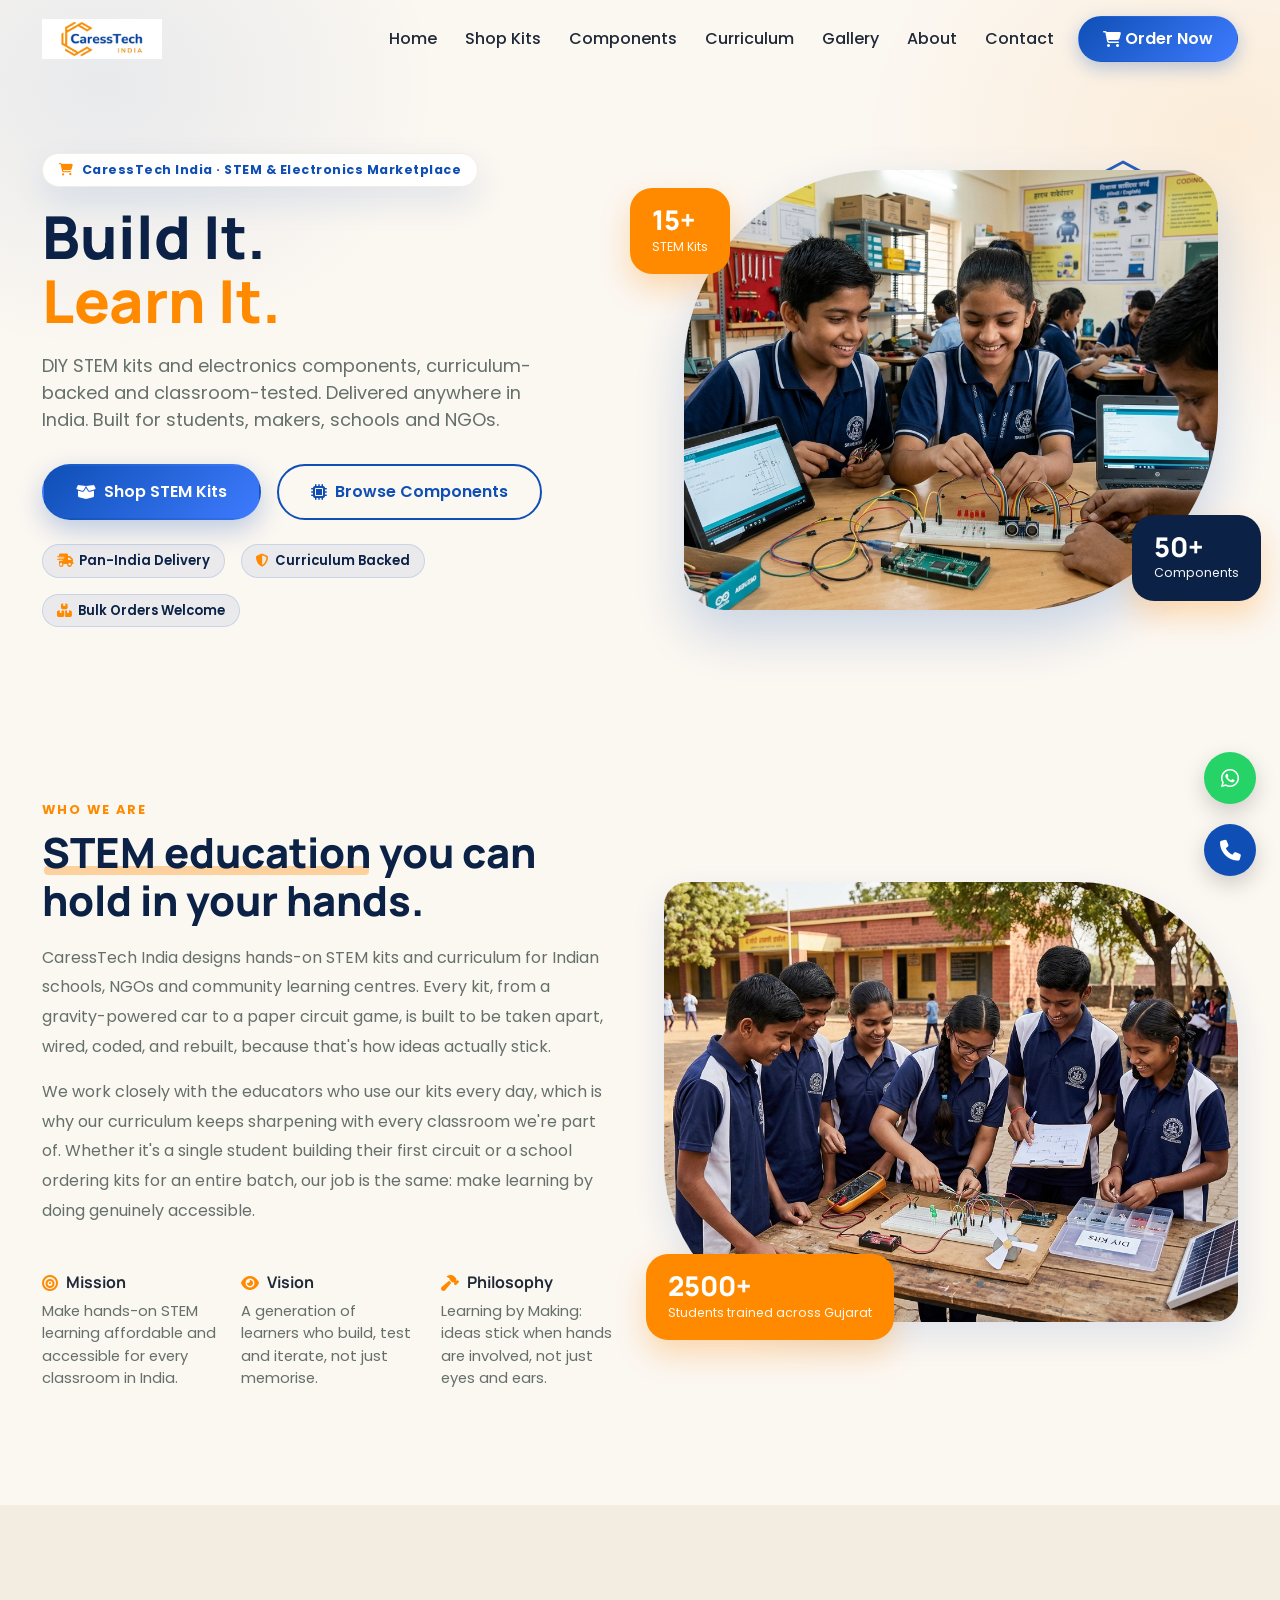
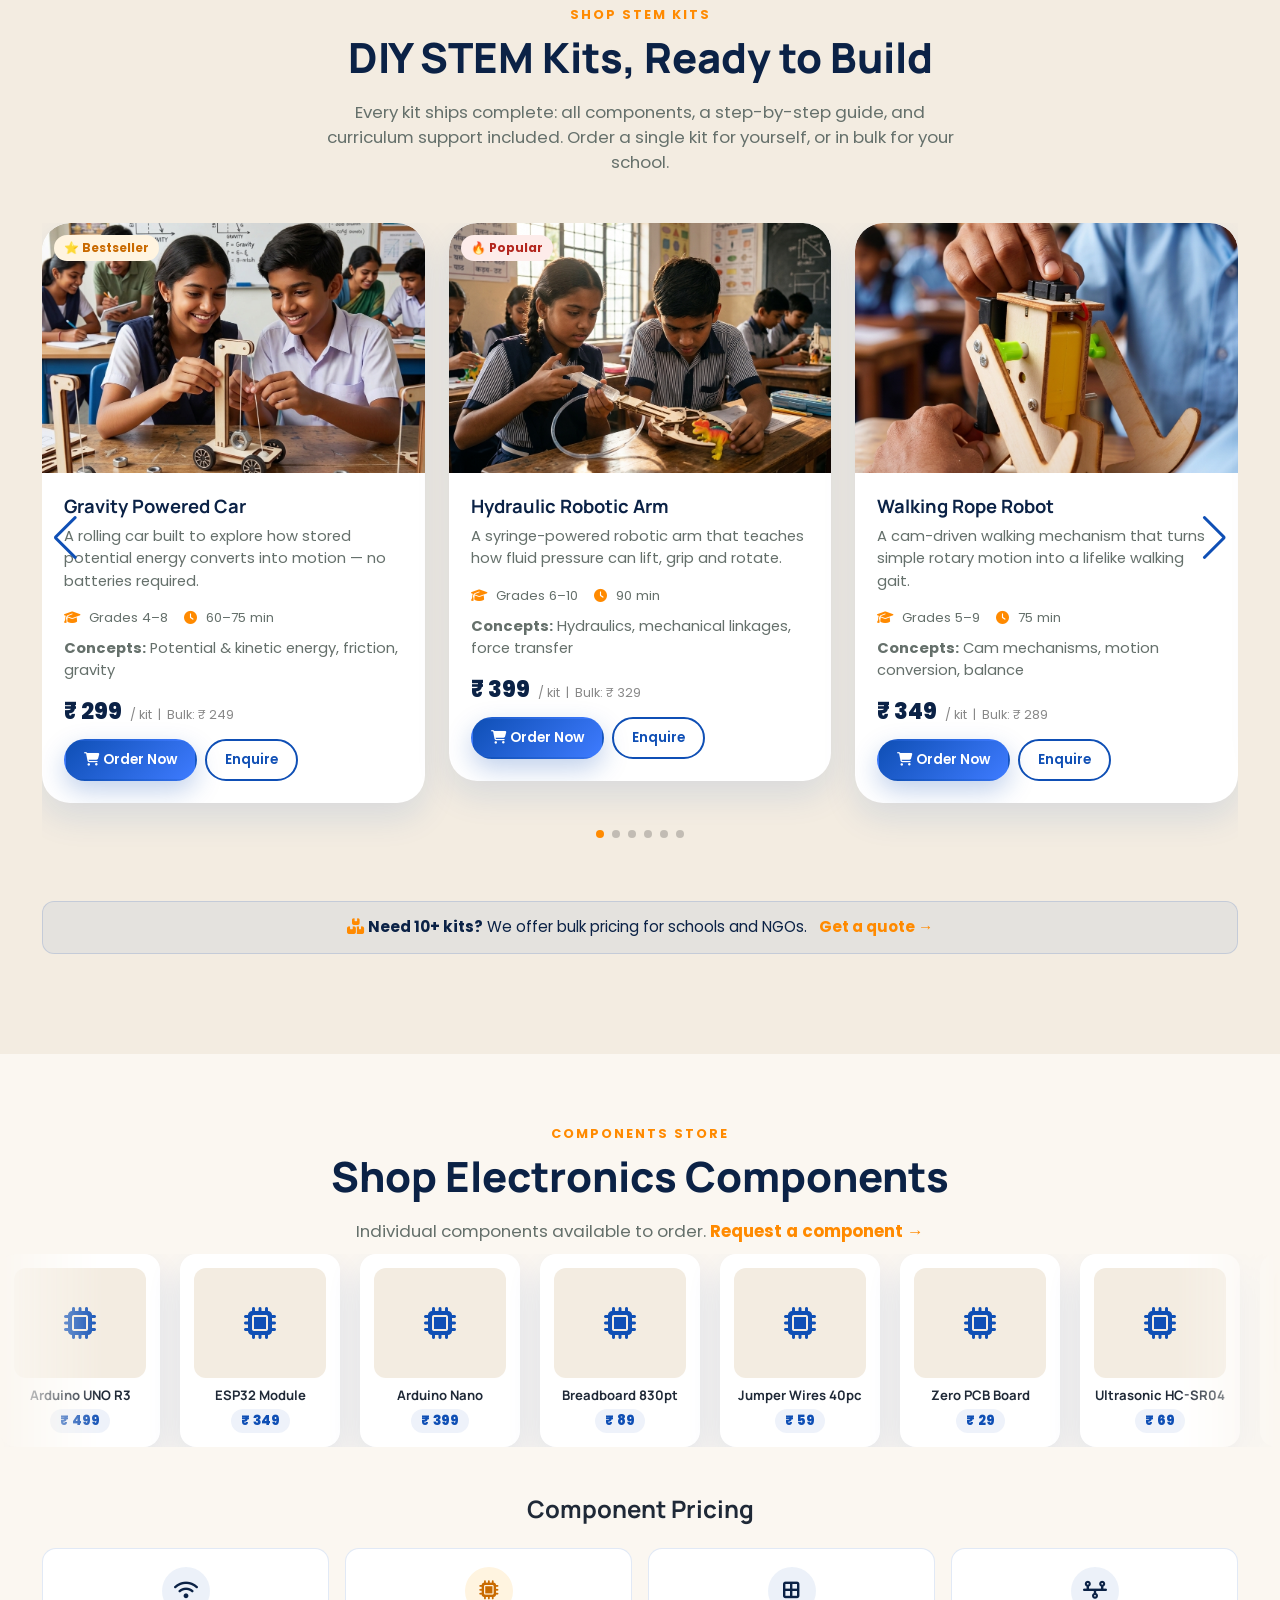
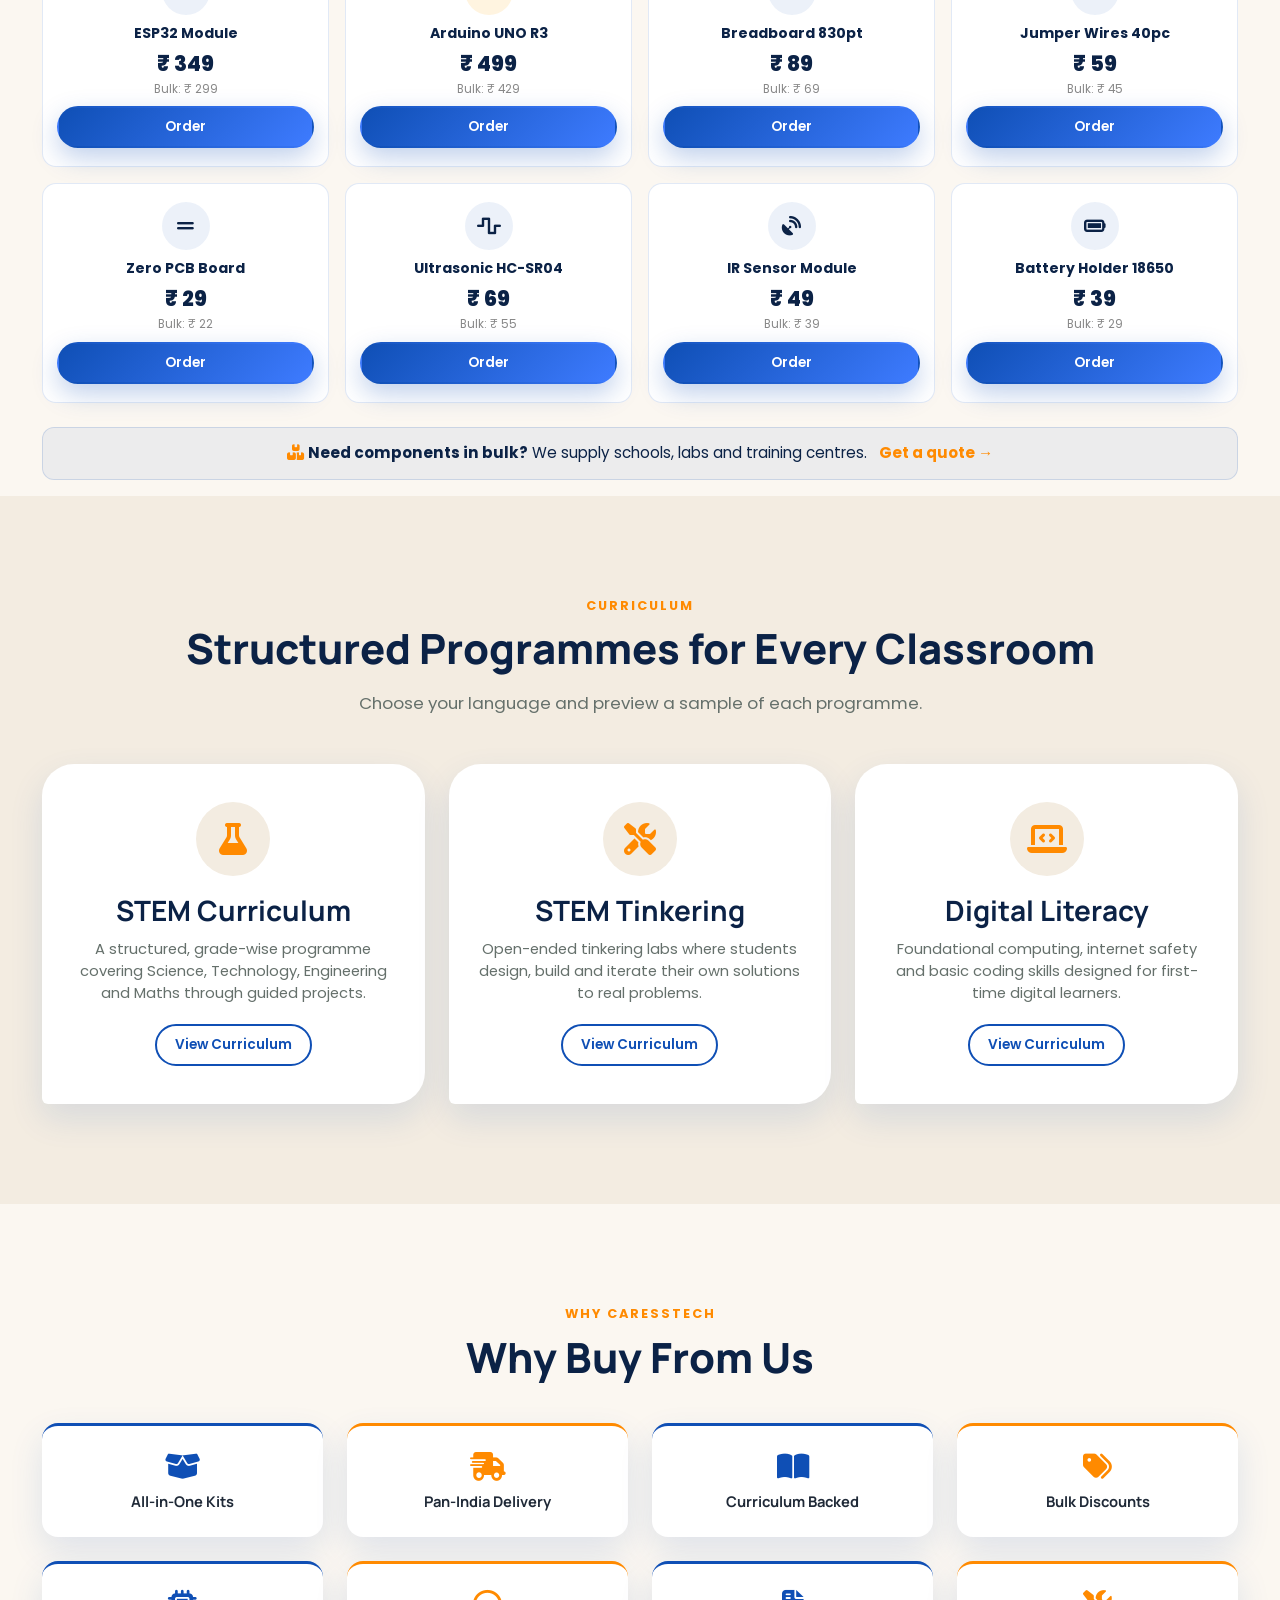
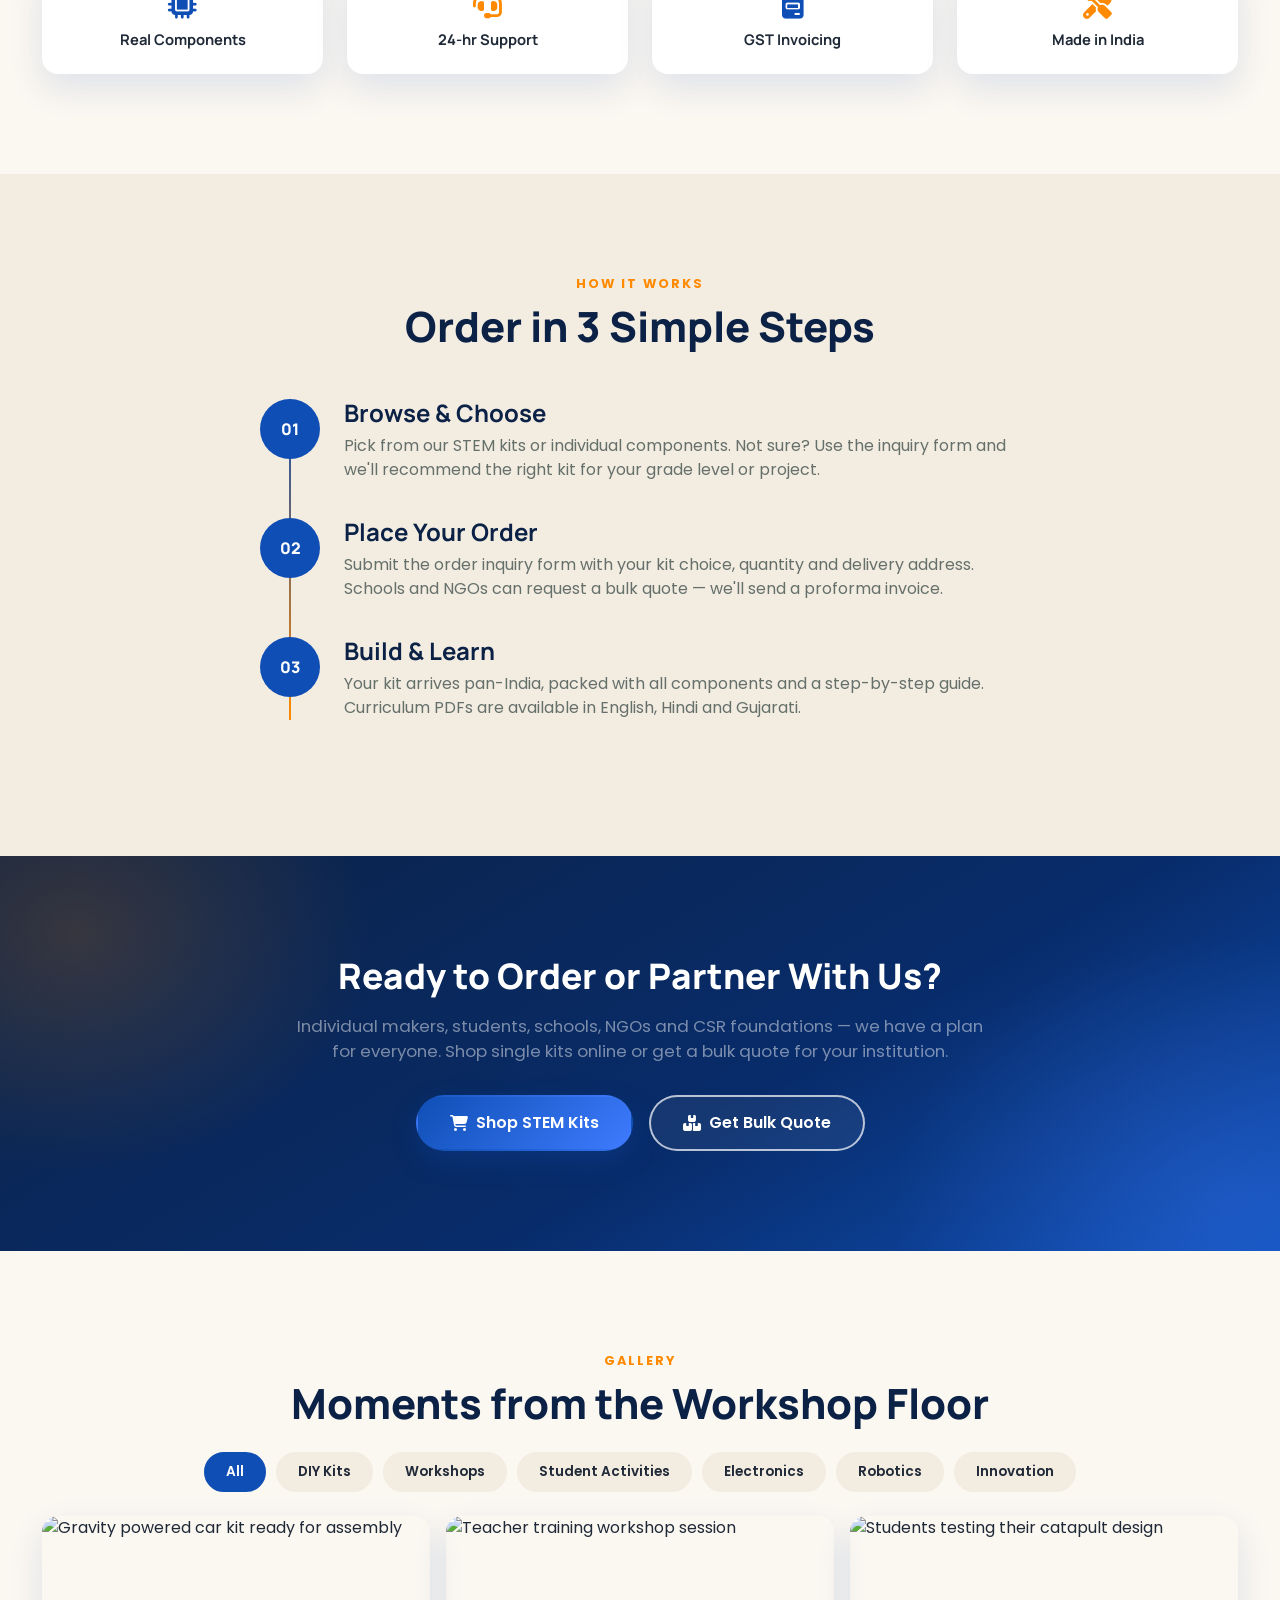
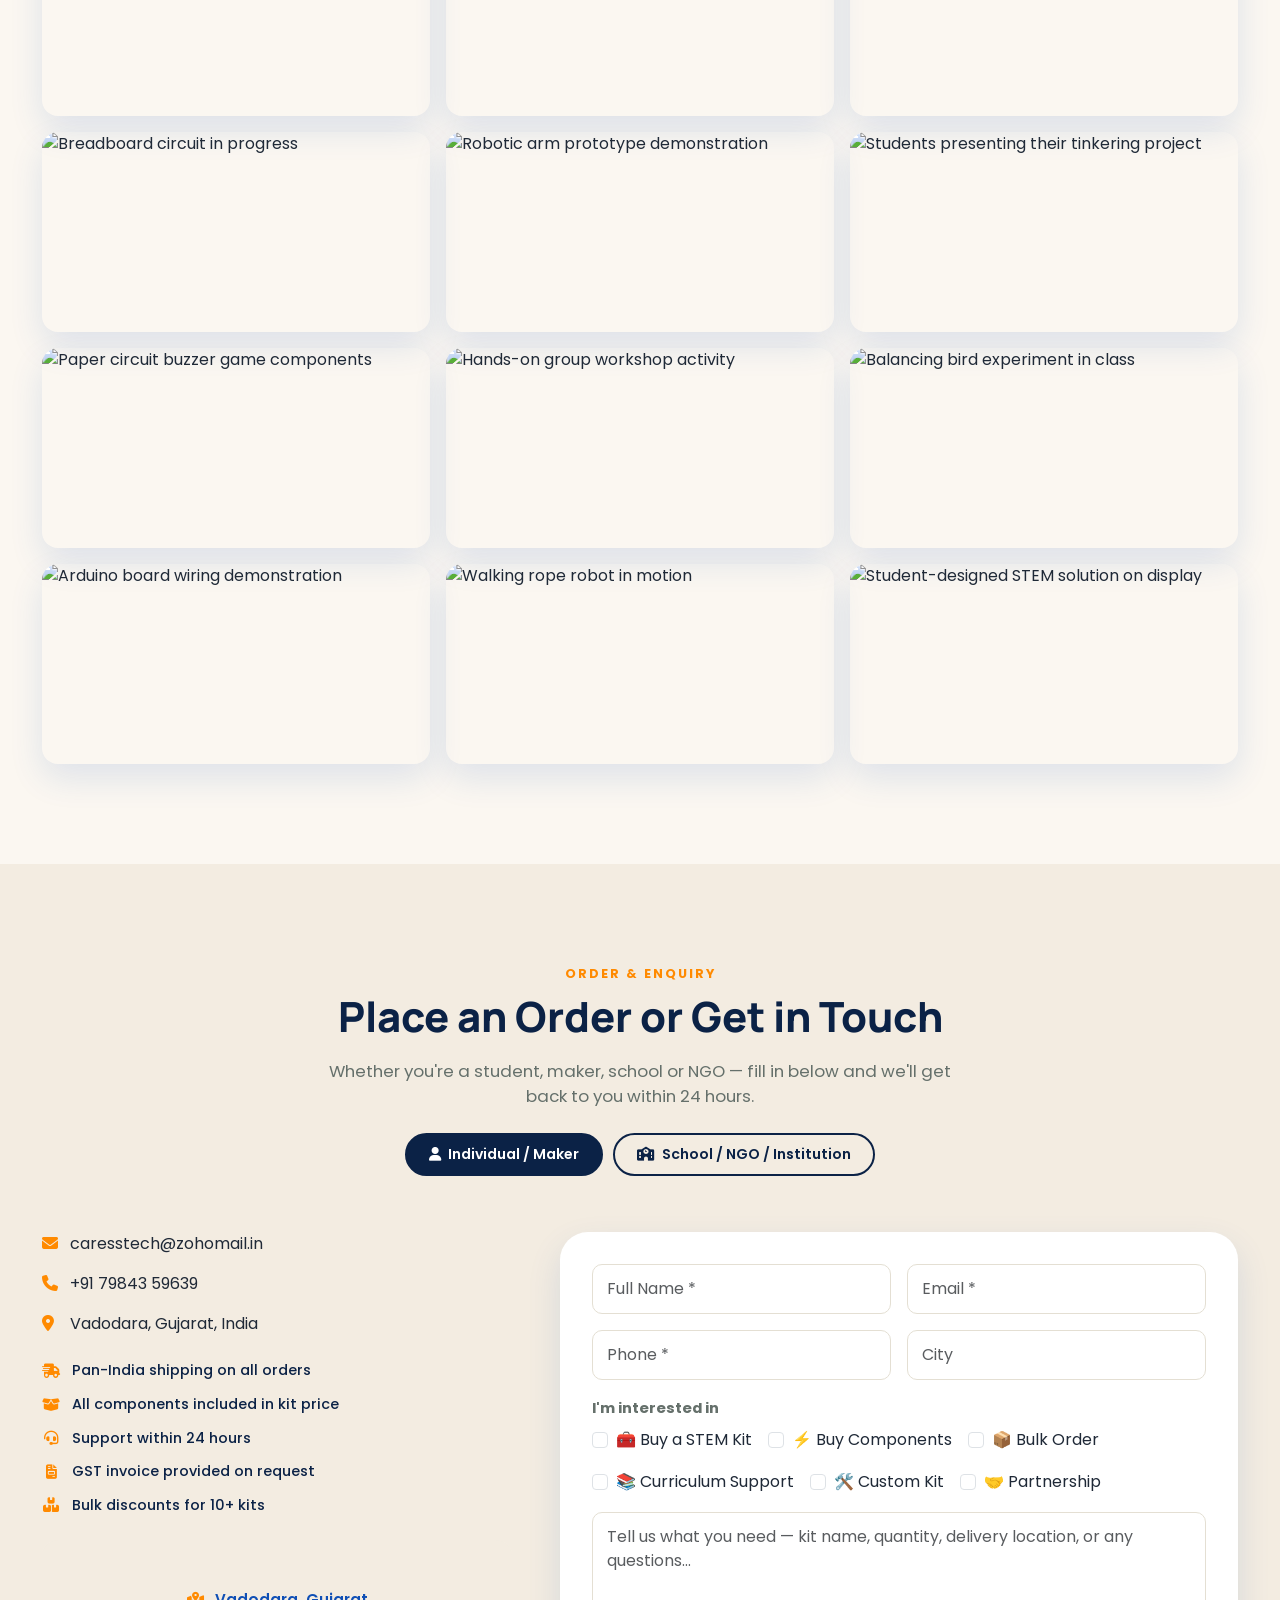
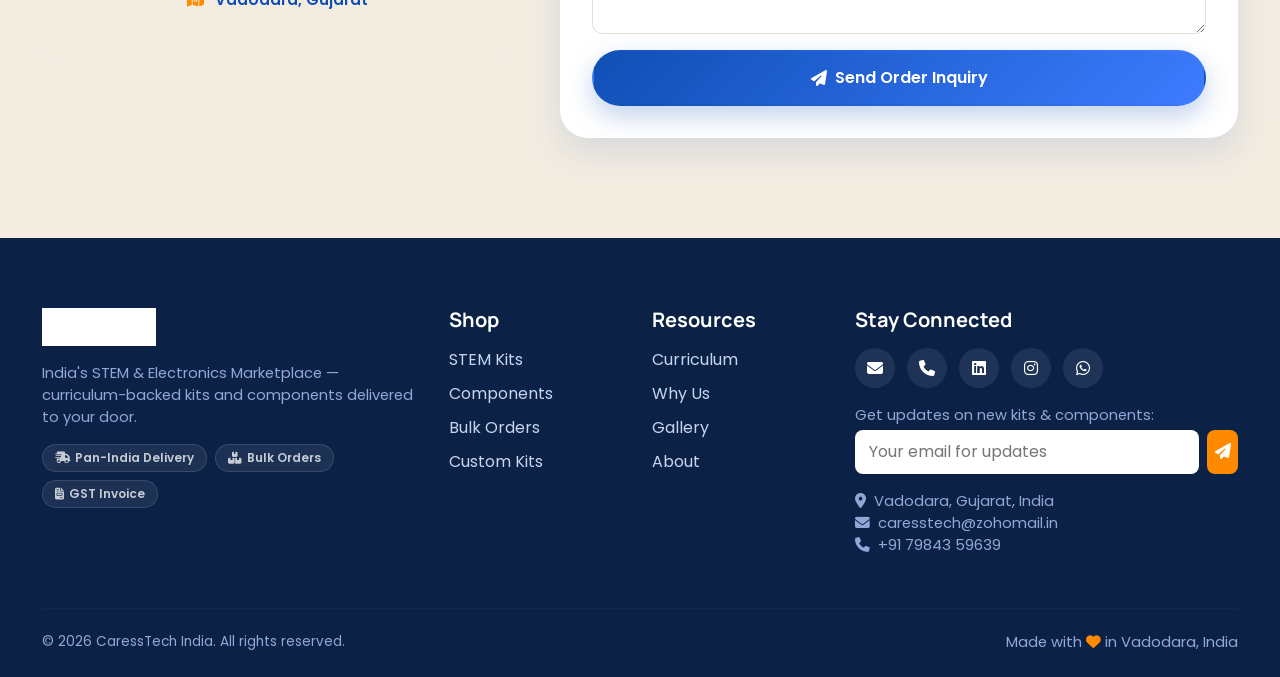
==== commit d69e84b5: "Update index.html" ====
--- a/index.html
+++ b/index.html
@@ -64,13 +64,13 @@
     </button>
     <div class="collapse navbar-collapse" id="navMenu">
      <ul class="navbar-nav ms-auto align-items-lg-center gap-lg-1">
-        <li class="nav-item"><a class="nav-link" href="home">Home</a></li>
-        <li class="nav-item"><a class="nav-link" href="products">Shop Kits</a></li>
-        <li class="nav-item"><a class="nav-link" href="electronics">Components</a></li>
-        <li class="nav-item"><a class="nav-link" href="curriculum">Curriculum</a></li>
-        <li class="nav-item"><a class="nav-link" href="gallery">Gallery</a></li>
-        <li class="nav-item"><a class="nav-link" href="about">About</a></li>
-        <li class="nav-item"><a class="nav-link" href="contact">Contact</a></li>
+        <li class="nav-item"><a class="nav-link" href="#home">Home</a></li>
+        <li class="nav-item"><a class="nav-link" href="#products">Shop Kits</a></li>
+        <li class="nav-item"><a class="nav-link" href="#electronics">Components</a></li>
+        <li class="nav-item"><a class="nav-link" href="#curriculum">Curriculum</a></li>
+        <li class="nav-item"><a class="nav-link" href="#gallery">Gallery</a></li>
+        <li class="nav-item"><a class="nav-link" href="#about">About</a></li>
+        <li class="nav-item"><a class="nav-link" href="#contact">Contact</a></li>
         <li class="nav-item ms-lg-2">
           <a href="#contact" class="btn btn-cta">
             <i class="fa-solid fa-cart-shopping me-1"></i> Order Now
@@ -88,7 +88,7 @@
       <div class="col-lg-6" data-aos="fade-right">
         <span class="hero-eyebrow-tag"><i class="fa-solid fa-cart-shopping text-orange"></i> CaressTech India · STEM &amp; Electronics Marketplace</span>
         <h1 class="hero-title">Build It.<br><span class="orange-underline">Learn It.</span></h1>
-        <p class="hero-sub">Shop DIY STEM Kits and Electronics Components online — curriculum-backed, classroom-tested, and delivered across India. Perfect for students, makers, schools and NGOs.</p>
+        <p class="hero-sub">DIY STEM kits and electronics components, curriculum-backed and classroom-tested. Delivered anywhere in India. Built for students, makers, schools and NGOs.</p>
         <div class="hero-btns">
           <a href="#products" class="btn btn-primary-brand"><i class="fa-solid fa-box-open me-2"></i>Shop STEM Kits</a>
           <a href="#electronics" class="btn btn-outline-brand"><i class="fa-solid fa-microchip me-2"></i>Browse Components</a>
@@ -112,11 +112,11 @@
           </div>
 
           <div class="stat-badge hero-stat-float hero-stat-1">
-            <div class="stat-num">6+</div>
+            <div class="stat-num">15+</div>
             <div class="stat-label">STEM Kits</div>
           </div>
           <div class="stat-badge alt hero-stat-float hero-stat-2">
-            <div class="stat-num">24+</div>
+            <div class="stat-num">50+</div>
             <div class="stat-label">Components</div>
           </div>
         </div>
@@ -131,9 +131,9 @@
     <div class="row align-items-center g-5">
       <div class="col-lg-6" data-aos="fade-up">
         <p class="eyebrow">Who We Are</p>
-        <h2 class="section-title">A young studio building <span class="underline-orange">STEM education</span> you can hold in your hands.</h2>
-        <p class="body-text">CaressTech India is a new EdTech startup working on practical, activity-based STEM education for Indian schools, NGOs and community learning centres. We believe the fastest way to understand an idea is to build it — so every kit, worksheet and workshop we design is meant to be taken apart, wired up, coded, and tried again.</p>
-        <p class="body-text">We're just getting started, and we're building CaressTech India in close collaboration with the educators and organisations we serve — which means our curriculum keeps improving with every classroom we work in.</p>
+        <h2 class="section-title"><span class="underline-orange">STEM education</span> you can hold in your hands.</h2>
+        <p class="body-text">CaressTech India designs hands-on STEM kits and curriculum for Indian schools, NGOs and community learning centres. Every kit, from a gravity-powered car to a paper circuit game, is built to be taken apart, wired, coded, and rebuilt, because that's how ideas actually stick.</p>
+        <p class="body-text">We work closely with the educators who use our kits every day, which is why our curriculum keeps sharpening with every classroom we're part of. Whether it's a single student building their first circuit or a school ordering kits for an entire batch, our job is the same: make learning by doing genuinely accessible.</p>
         <div class="row mt-4 gy-4">
           <div class="col-sm-4">
             <h3 class="mini-heading"><i class="fa-solid fa-bullseye text-orange"></i> Mission</h3>
@@ -141,11 +141,11 @@
           </div>
           <div class="col-sm-4">
             <h3 class="mini-heading"><i class="fa-solid fa-eye text-orange"></i> Vision</h3>
-            <p class="small-text">A generation of learners who build, test and iterate — not just memorise.</p>
+            <p class="small-text">A generation of learners who build, test and iterate, not just memorise.</p>
           </div>
           <div class="col-sm-4">
             <h3 class="mini-heading"><i class="fa-solid fa-hammer text-orange"></i> Philosophy</h3>
-            <p class="small-text">Learning by Making: concepts stick when hands are involved, not just eyes and ears.</p>
+            <p class="small-text">Learning by Making: ideas stick when hands are involved, not just eyes and ears.</p>
           </div>
         </div>
       </div>
@@ -156,8 +156,8 @@
            alt="Students prototyping a DIY circuit project"
            class="about-photo-img">          </div>
           <div class="stat-badge about-stat-float">
-            <div class="stat-num">24+</div>
-            <div class="stat-label">Electronics components used across kits</div>
+            <div class="stat-num">2500+</div>
+            <div class="stat-label">Students trained across Gujarat</div>
           </div>
         </div>
       </div>
@@ -169,8 +169,8 @@
 <section id="products" class="section-pad bg-tint">
   <div class="container">
     <p class="eyebrow text-center" data-aos="fade-up">Shop STEM Kits</p>
-    <h2 class="section-title text-center" data-aos="fade-up">DIY STEM Kits — Ready to Build</h2>
-    <p class="section-lead text-center" data-aos="fade-up">Every kit ships with all components, a step-by-step guide and curriculum support. Order individually or in bulk for your school.</p>
+    <h2 class="section-title text-center" data-aos="fade-up">DIY STEM Kits, Ready to Build</h2>
+    <p class="section-lead text-center" data-aos="fade-up">Every kit ships complete: all components, a step-by-step guide, and curriculum support included. Order a single kit for yourself, or in bulk for your school.</p>
 
     <div class="swiper productSwiper mt-5" data-aos="fade-up">
       <div class="swiper-wrapper">
